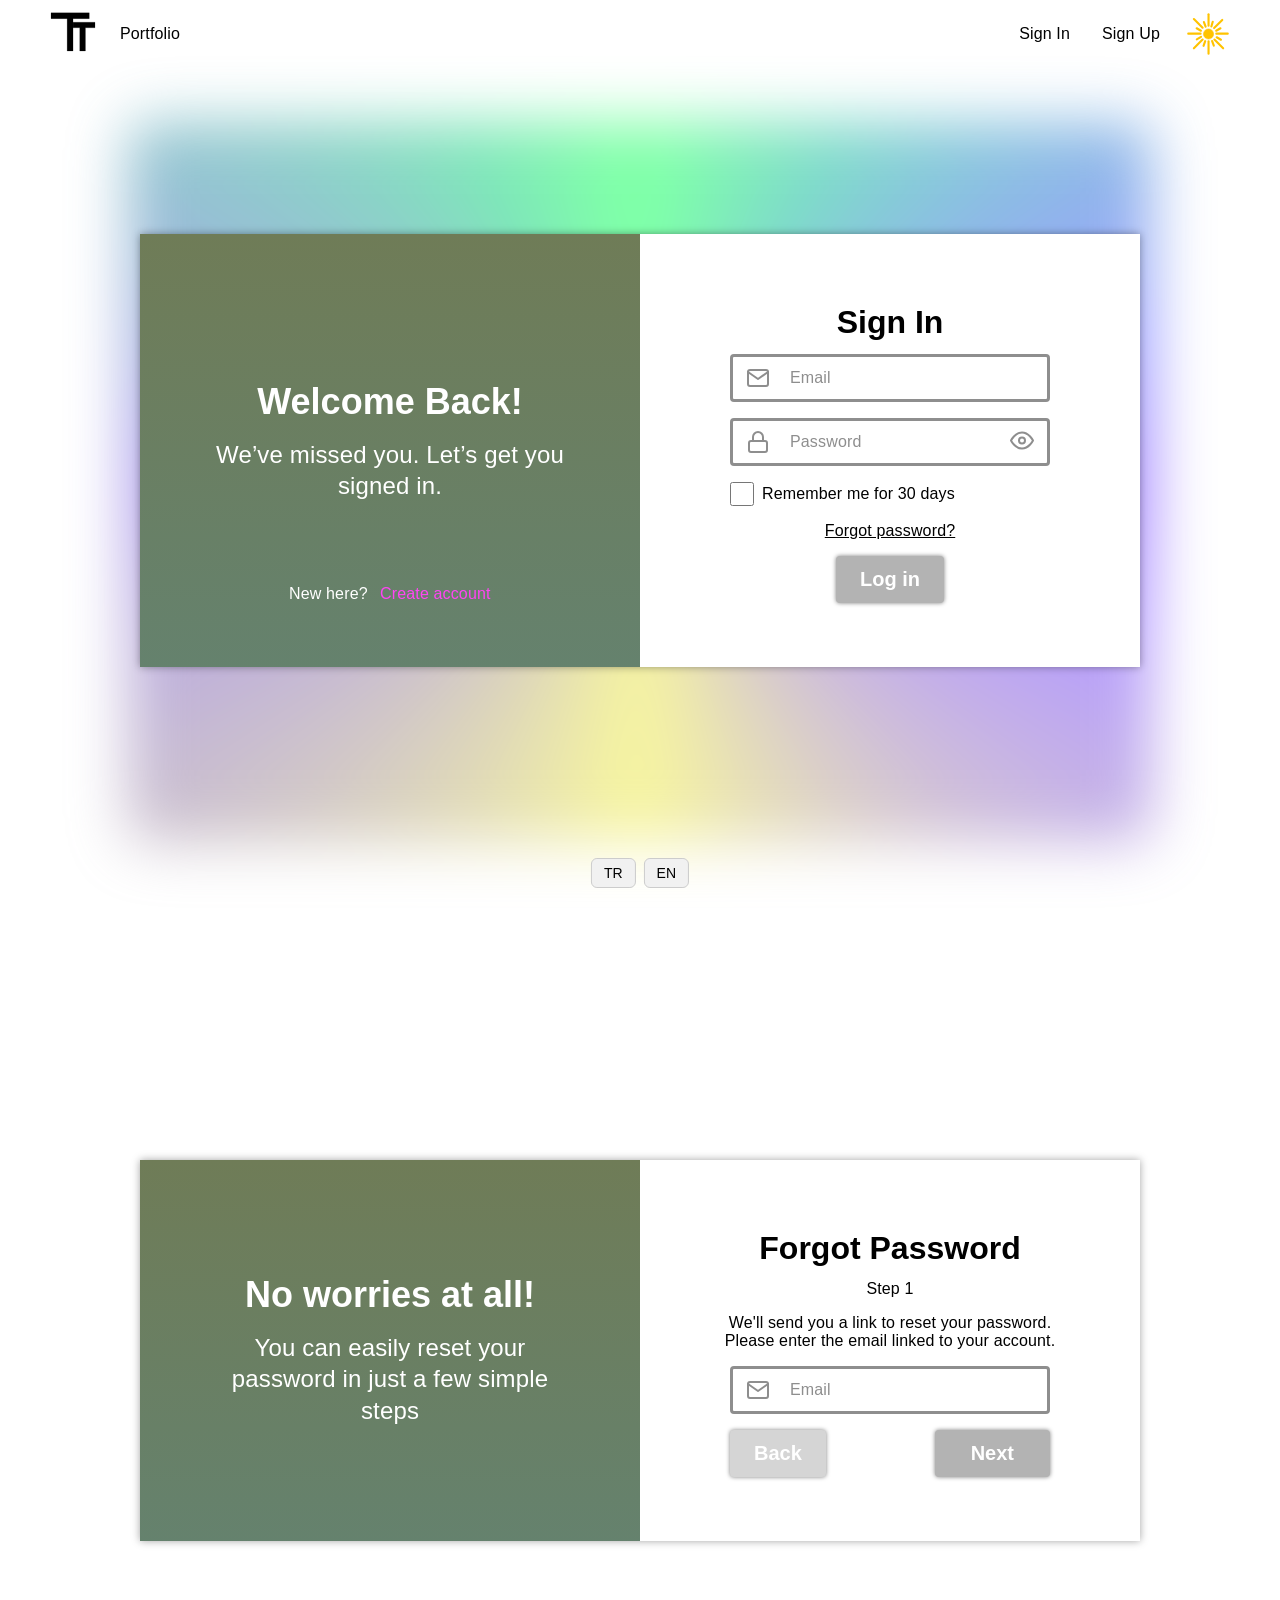
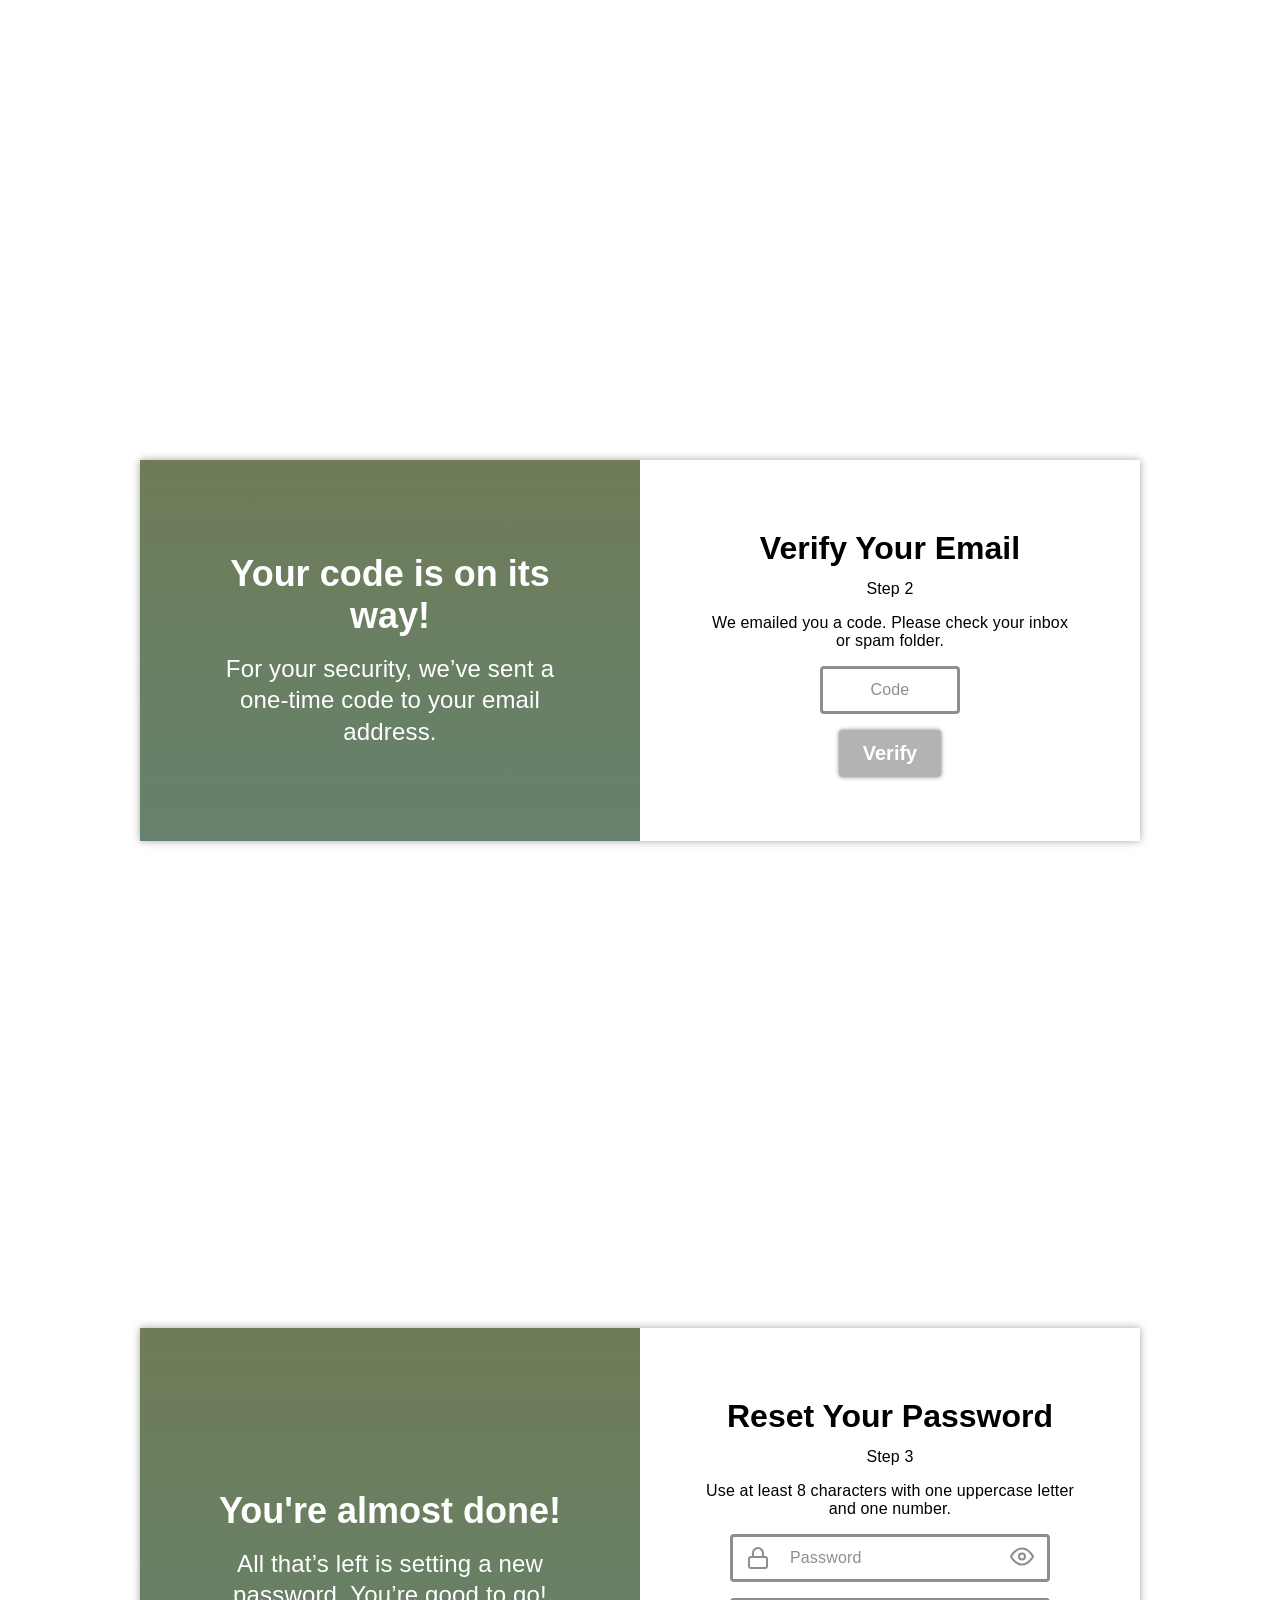
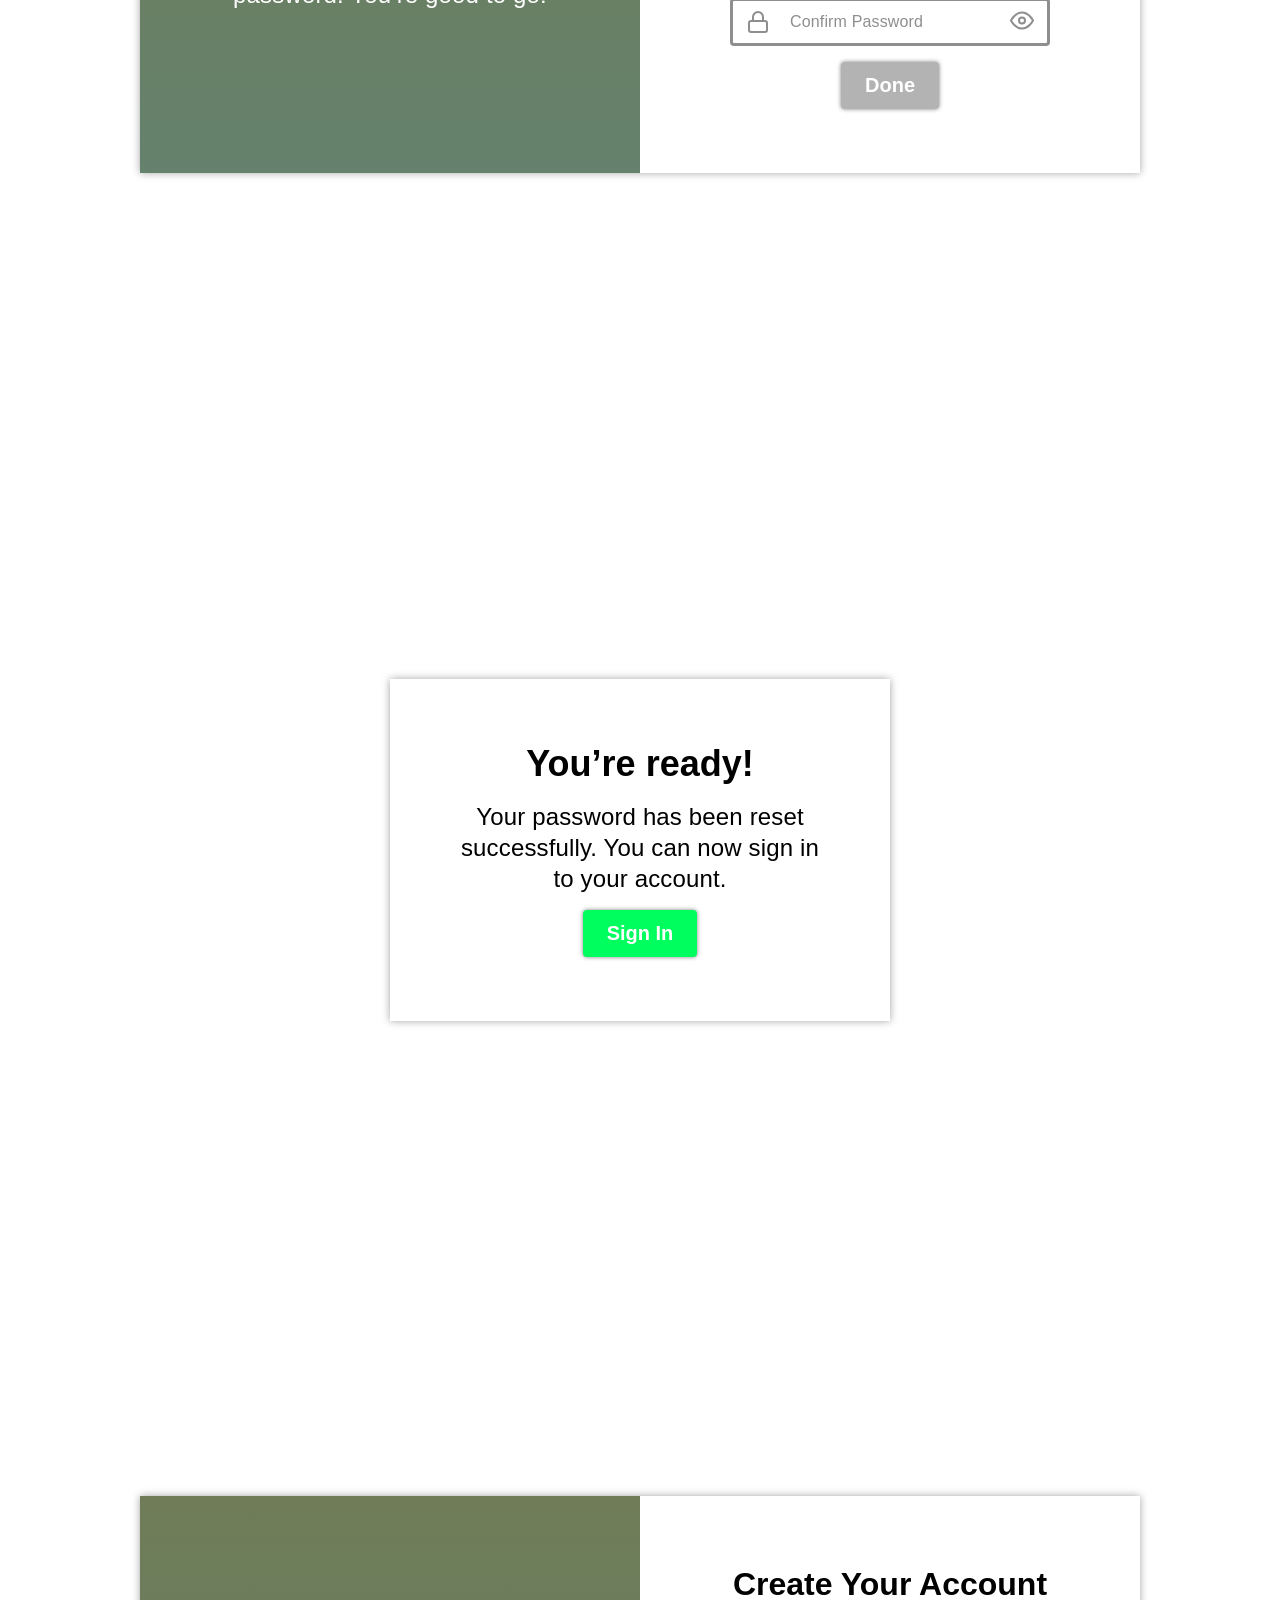
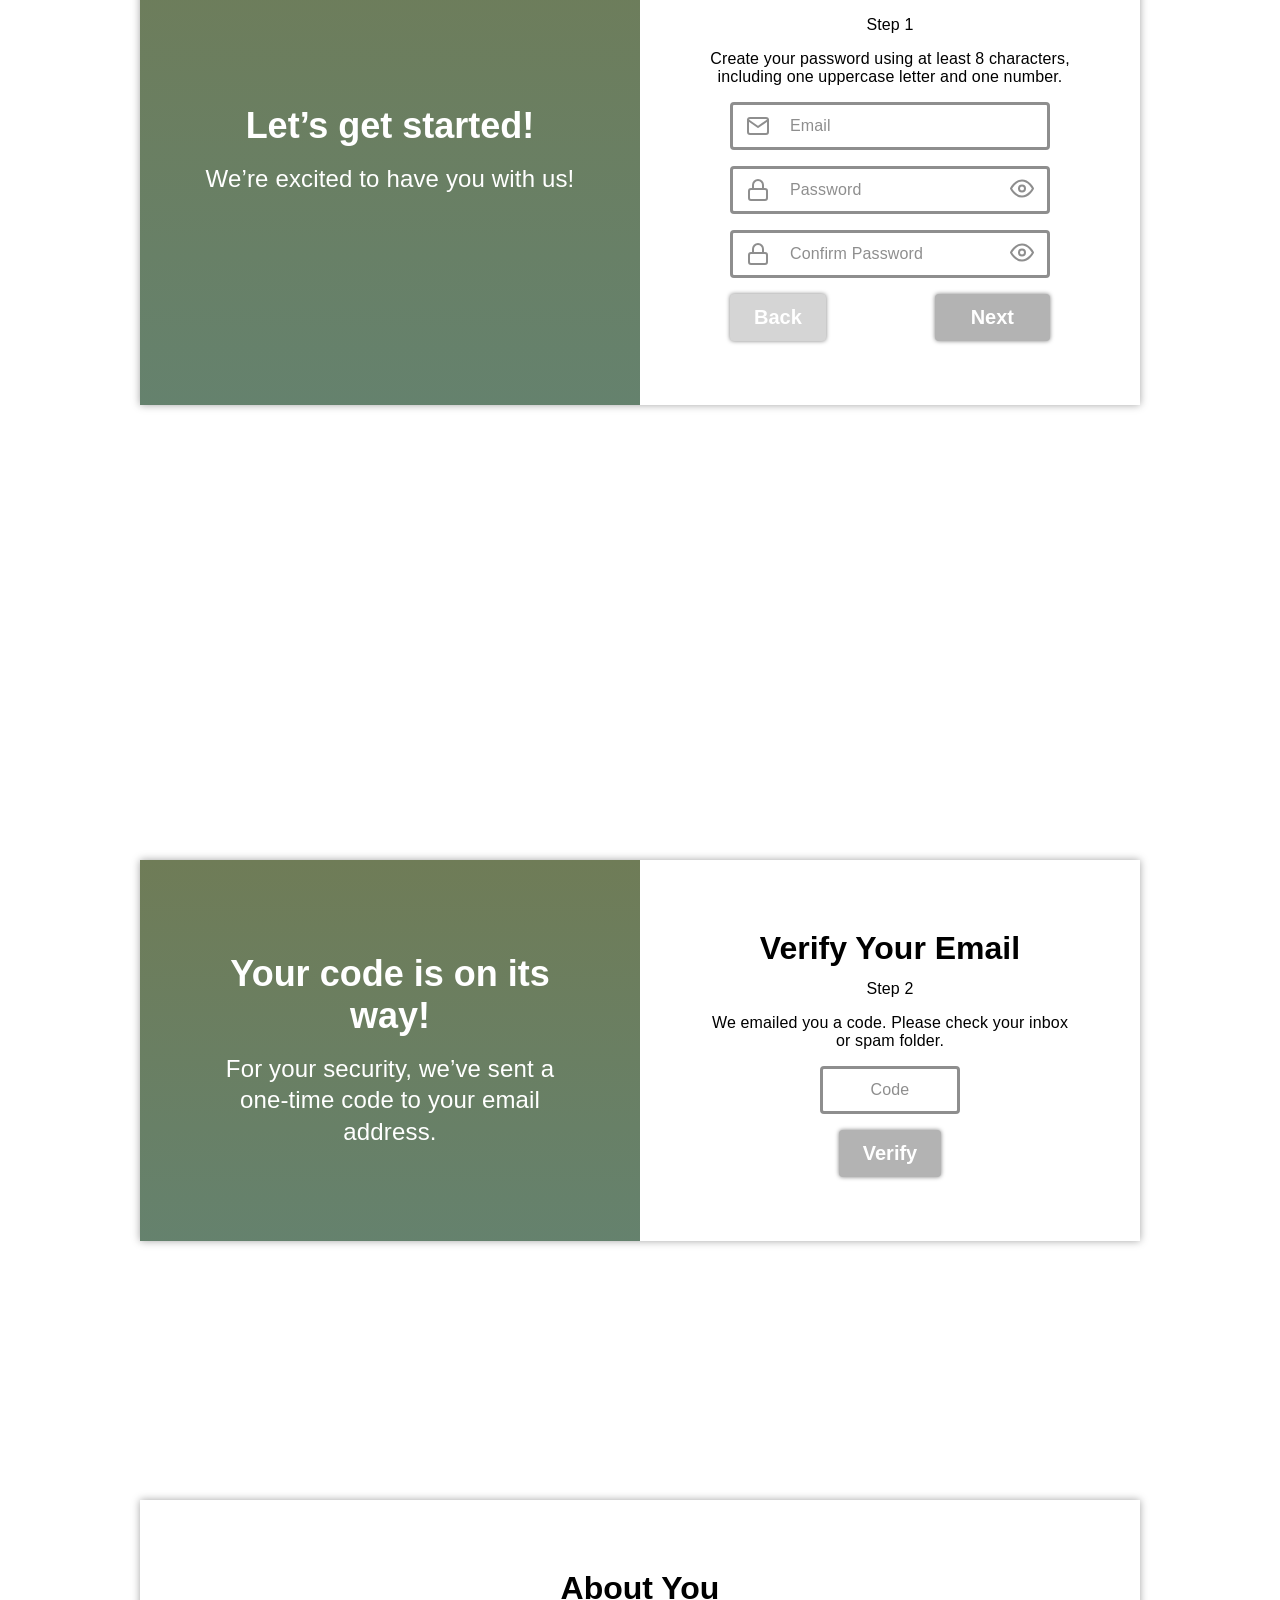
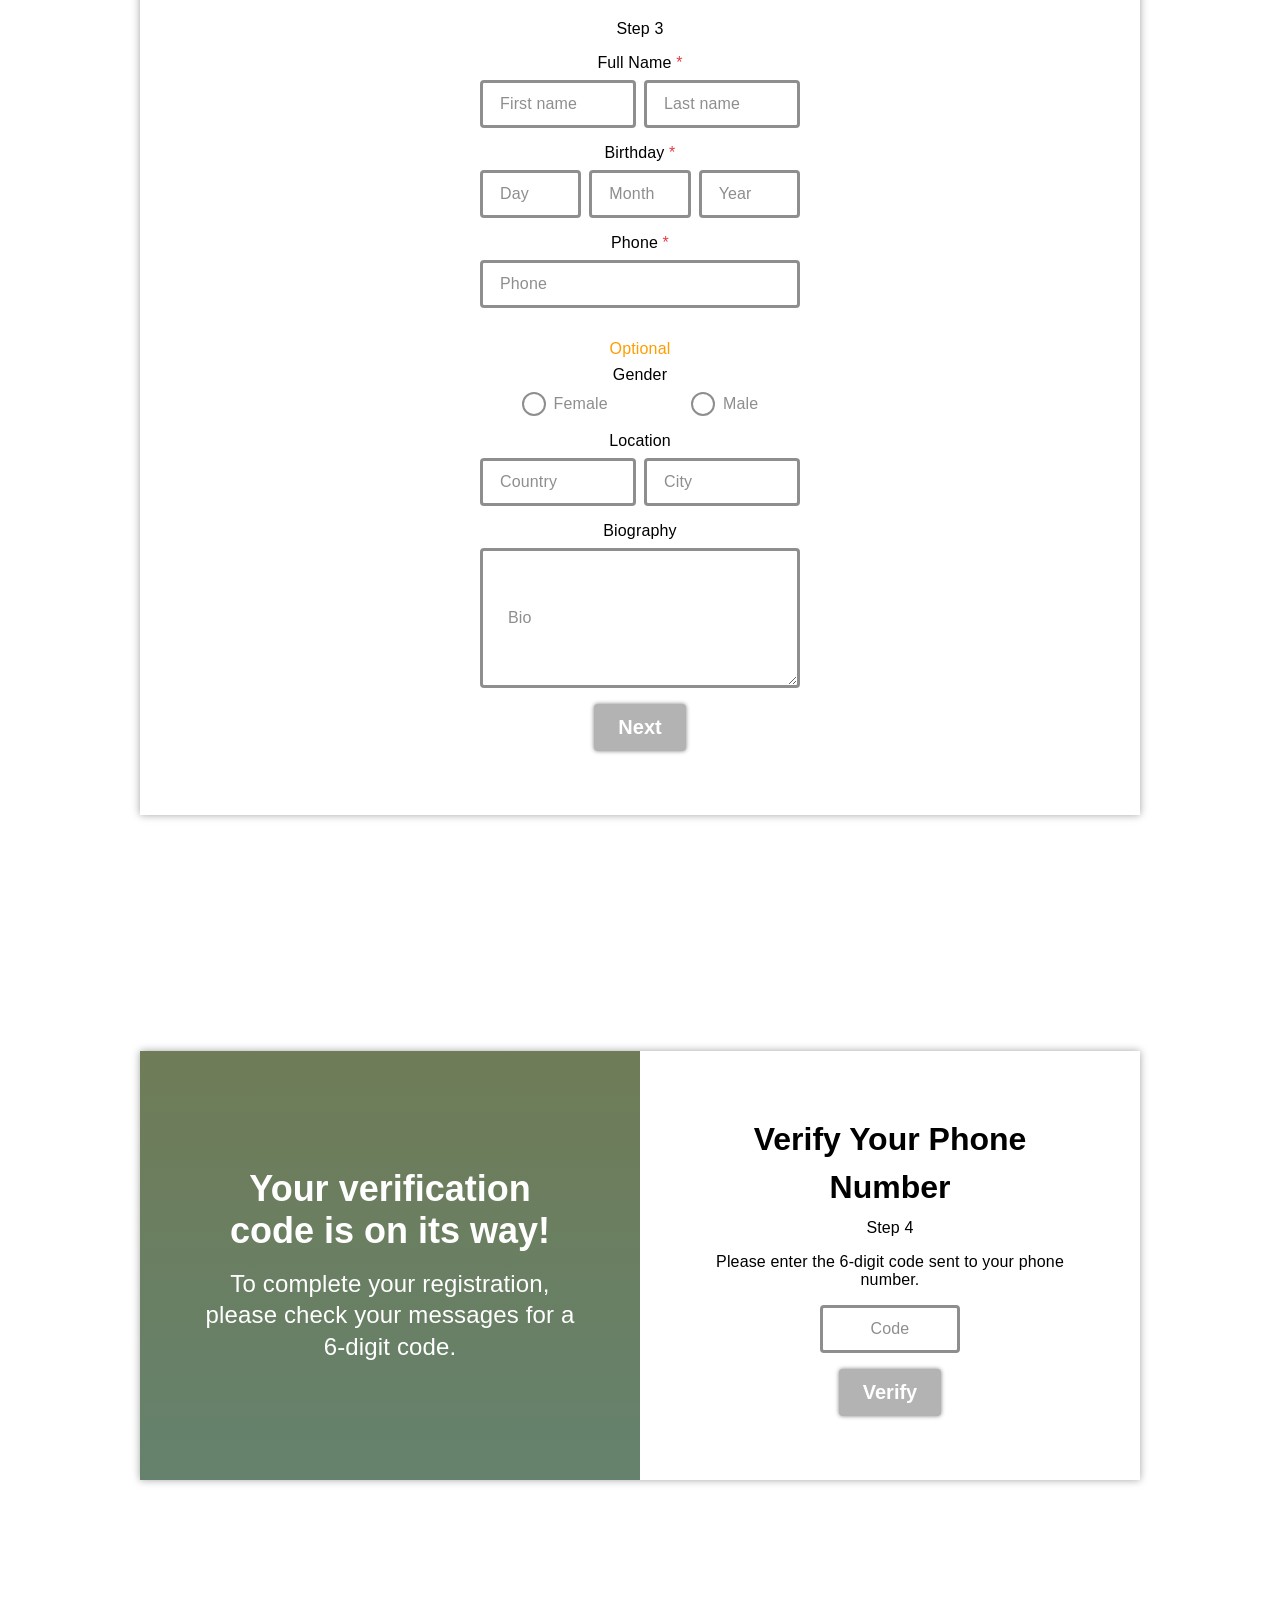
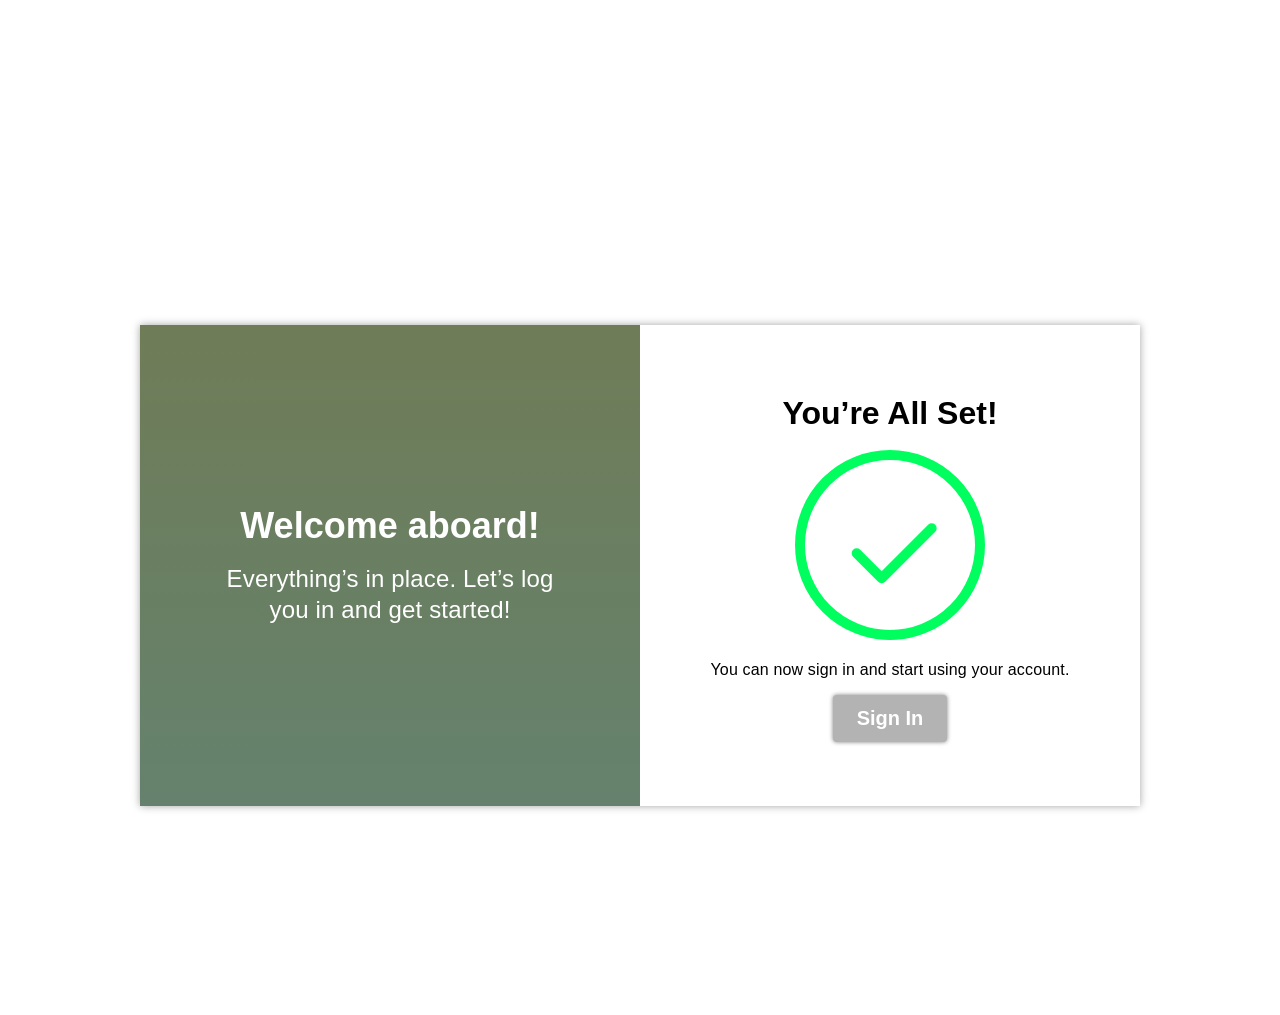
==== FIXED.html @ 787557ab "The sign up sections step 3's confirmation modal fixed on FIXED.html and FIXED.css." ====
<!doctype html>
<html lang="en">
  <head>
    <meta charset="UTF-8" />
    <meta name="viewport" content="width=device-width, initial-scale=1.0" />
    <title>Test</title>
    <link rel="stylesheet" href="./FIXED.css" />
    <script href="./lang.js"></script>
    <script href="./script.js"></script>
  </head>
  <body>
    <!-- NAVIGATION - START -->
    <nav>
      <div class="nav-container">
        <div id="nav-logo">
          <img src="./images/icons/logo-icon.svg" alt="Taner Talas's logo" />
        </div>

        <ul class="navbar">
          <li id="portfolio-link" class="nav-link">
            <a href="https://tanertalas.github.io" data-i18n="nav.portfolio"
              >Portfolio</a
            >
          </li>
          <li class="nav-button">
            <button type="button" id="openSignIn" data-i18n="common.sign_in">
              Sign In
            </button>
          </li>
          <li class="nav-button">
            <button type="button" id="openSignUp" data-i18n="common.sign_up">
              Sign Up
            </button>
          </li>
        </ul>

        <button id="themeButton" aria-label="Toggle light / dark mode">
          <span class="themeIcon-wrapper">
            <img src="./images/sun.svg" alt="" class="themeIcon sun" />
            <img src="./images/moon.svg" alt="" class="themeIcon moon" />
          </span>
        </button>
      </div>
    </nav>

    <!-- NAVIGATION - END -->

    <!-- language switcher -->
    <div class="lang-switcher">
      <button type="button" class="lang-btn">TR</button>
      <button type="button" class="lang-btn">EN</button>
    </div>

    <!-- SIGN IN - START -->
    <!-- SIGN IN - 1 - START -->
    <section aria-hidden="false">
      <div>
        <div class="signIn-1">
          <!-- SIGN IN - 1 - LEFT -->
          <div class="left" id="signIn-1-left">
            <div class="content">
              <h3 data-i18n="signin.left.h3">Welcome Back!</h3>
              <p data-i18n="signin.left.p">
                We’ve missed you. Let’s get you signed in.
              </p>
            </div>
            <!-- SIGN_IN_1_LEFT - CREATE ACCOUNT LINK & BUTTON -->
            <button class="createAccount-btn" type="button">
              <span class="CA-BTN-leftText" data-i18n="signin.left.cta_prefix"
                >New here?</span
              >
              <span class="CA-BTN-rightText" data-i18n="signin.left.cta_action"
                >Create account</span
              >
            </button>
          </div>
          <!-- SIGN IN - 1 - RIGHT -->
          <div class="right" id="signIn-1-right">
            <h2 data-i18n="signin.right.h2">Sign In</h2>
            <form class="form sign-in-form1">
              <!-- SIGN_IN_1_RIGHT - EMAIL INPUT -->
              <div class="input-group">
                <input
                  type="email"
                  id="sign-in-email"
                  name="sign-in-email"
                  placeholder="you@example.com"
                  required
                  autocomplete="off"
                  data-i18n-placeholder="common.email.placeholder"
                />
                <label for="sign-in-email" data-i18n="common.email.label"
                  >Email</label
                >
                <img
                  src="./images/icons/email-icon.svg"
                  alt="Email field icon"
                  class="input-icon"
                />
              </div>
              <!-- SIGN_IN_1_RIGHT - PASSWORD INPUT -->
              <div class="input-group">
                <input
                  type="password"
                  id="sign-in-password"
                  name="sign-in-password"
                  placeholder="••••••••"
                  required
                  autocomplete="off"
                  minlength="8"
                />
                <label for="sign-in-password" data-i18n="common.password"
                  >Password</label
                >
                <img
                  src="./images/icons/password-icon.svg"
                  alt="Password field icon"
                  class="input-icon"
                />
                <button
                  type="button"
                  class="show-pass"
                  aria-label="Show password"
                  tabindex="-1"
                >
                  <img
                    src="./images/icons/show-password-icon.svg"
                    alt="show password icon"
                  />
                </button>
              </div>
              <!-- SIGN_IN_1_RIGHT - REMEMBER ME INPUT -->
              <div class="remember-me">
                <input
                  type="checkbox"
                  id="sign-in-remember"
                  name="sign-in-remember"
                />
                <label for="sign-in-remember" data-i18n="signin.right.remember"
                  >Remember me for 30 days</label
                >
              </div>
              <!-- SIGN_IN_1_RIGHT - FORGOT PASSWORD LINK & BUTTON -->
              <button
                type="button"
                class="forgotPassword-btn"
                data-i18n="signin.right.forgot"
              >
                Forgot password?
              </button>
              <!-- SIGN_IN_1_RIGHT - LOG IN BUTTON -->
              <button
                type="submit"
                class="btn logIn-btn"
                data-i18n="common.log_in"
              >
                Log in
              </button>
            </form>
          </div>
        </div>
      </div>
    </section>
    <!-- SIGN IN - 1 - END -->
    <!-- SIGN IN - END -->

    <!-- FORGOT PASSWORD - START -->
    <section>
      <!-- FORGOT PASSWORD - 1 - START -->
      <div>
        <div class="forgotPass-1">
          <!-- FORGOT PASSWORD - 1 - LEFT -->
          <div class="left" id="forgotPass-1-left">
            <div class="content">
              <h3 data-i18n="forgot.step1.left.h3">No worries at all!</h3>
              <p data-i18n="forgot.step1.left.p">
                You can easily reset your password in just a few simple steps
              </p>
            </div>
          </div>
          <!-- FORGOT PASSWORD - 1 - RIGHT -->
          <div class="right" id="forgotPass-1-right">
            <h2 data-i18n="forgot.step1.right.h2">Forgot Password</h2>
            <p data-i18n="common.steps.s1">Step 1</p>
            <p data-i18n="forgot.step1.right.p">
              We'll send you a link to reset your password. Please enter the
              email linked to your account.
            </p>
            <form class="form forgot-pass-form1">
              <!-- FORGOT_PASS_1_RIGHT - EMAIL INPUT -->
              <div class="input-group">
                <input
                  type="email"
                  id="forgot-pass-email"
                  name="forgot-pass-email"
                  placeholder="you@example.com"
                  required
                  autocomplete="off"
                  data-i18n-placeholder="common.email.placeholder"
                />
                <label for="forgot-pass-email" data-i18n="common.email.label"
                  >Email</label
                >
                <img
                  src="./images/icons/email-icon.svg"
                  alt="Email field icon"
                  class="input-icon"
                />
              </div>
              <!-- FORGOT_PASS_1_RIGHT - BACK_NEXT BUTTON -->
              <div class="button-group">
                <button
                  type="button"
                  class="btn back-btn"
                  data-i18n="common.back"
                >
                  Back
                </button>
                <button
                  type="submit"
                  class="btn next-btn"
                  data-i18n="common.next"
                >
                  Next
                </button>
              </div>
            </form>
          </div>
        </div>
      </div>
      <!-- FORGOT PASSWORD - 1 - END -->
      <!-- FORGOT PASSWORD - 2 - START -->
      <div>
        <div class="forgotPass-2">
          <div class="left" id="forgotPass-2-left">
            <div class="content">
              <h3 data-i18n="forgot.step2.left.h3">Your code is on its way!</h3>
              <p data-i18n="forgot.step2.left.p">
                For your security, we’ve sent a one-time code to your email
                address.
              </p>
            </div>
          </div>
          <div class="right" id="forgotPass-2-right">
            <h2 data-i18n="forgot.step2.right.h2">Verify Your Email</h2>
            <p data-i18n="common.steps.s2">Step 2</p>
            <p data-i18n="forgot.step2.right.p">
              We emailed you a code. Please check your inbox or spam folder.
            </p>
            <form class="form forgot-pass-form2">
              <!-- FORGOT_PASS_2_RIGHT - CODE INPUT -->
              <div class="input-group">
                <input
                  type="text"
                  class="verification-code"
                  id="forgotPass-verificationCode"
                  name="forgot-pass-verification-code"
                  placeholder="1 2 3 4 5 6"
                  required
                  inputmode="numeric"
                  pattern="\d{1}( \d{1}){5}"
                  maxlength="11"
                  autocomplete="off"
                />
                <label for="forgotPass-verificationCode" data-i18n="common.code"
                  >Code</label
                >
              </div>
              <!-- FORGOT_PASS_2_RIGHT - VERIFY BUTTON -->
              <button
                type="submit"
                class="btn verify-btn"
                data-i18n="common.verify"
              >
                Verify
              </button>
            </form>
          </div>
        </div>
      </div>
      <!-- FORGOT PASSWORD - 2 - END -->
      <!-- FORGOT PASSWORD - 3 - START -->
      <div>
        <div class="forgotPass-3">
          <div class="left" id="forgotPass-3-left">
            <div class="content">
              <h3 data-i18n="forgot.step3.left.h3">You're almost done!</h3>
              <p data-i18n="forgot.step3.left.p">
                All that’s left is setting a new password. You’re good to go!
              </p>
            </div>
          </div>
          <div class="right" id="forgotPass-3-right">
            <h2 data-i18n="forgot.step3.right.h2">Reset Your Password</h2>
            <p data-i18n="common.steps.s3">Step 3</p>
            <p data-i18n="forgot.step3.right.p">
              Use at least 8 characters with one uppercase letter and one
              number.
            </p>
            <form class="form forgot-pass-form3">
              <!-- FORGOT_PASS_3_RIGHT - PASSWORD INPUT -->
              <div class="input-group">
                <input
                  type="password"
                  id="forgot-pass-password"
                  name="forgot-pass-password"
                  placeholder="••••••••"
                  required
                  autocomplete="off"
                  minlength="8"
                />
                <label for="forgot-pass-password" data-i18n="common.password"
                  >Password</label
                >
                <img
                  src="./images/icons/password-icon.svg"
                  alt="Password field icon"
                  class="input-icon"
                />
                <button
                  type="button"
                  class="show-pass"
                  aria-label="Show password"
                  tabindex="-1"
                >
                  <img
                    src="./images/icons/show-password-icon.svg"
                    alt="show password icon"
                  />
                </button>
              </div>
              <!-- FORGOT_PASS_3_RIGHT - CONFIRM PASSWORD INPUT -->
              <div class="input-group">
                <input
                  type="password"
                  id="forgot-pass-confirm-password"
                  name="forgot-pass-confirm-password"
                  placeholder="••••••••"
                  required
                  autocomplete="off"
                  minlength="8"
                />
                <label
                  for="forgot-pass-confirm-password"
                  data-i18n="common.confirm_password"
                  >Confirm Password</label
                >
                <img
                  src="./images/icons/password-icon.svg"
                  alt="Password field icon"
                  class="input-icon"
                />
                <button
                  type="button"
                  class="show-pass"
                  aria-label="Show password"
                  tabindex="-1"
                >
                  <img
                    src="./images/icons/show-password-icon.svg"
                    alt="show password icon"
                  />
                </button>
              </div>
              <!-- FORGOT_PASS_3_RIGHT - DONE BUTTON -->
              <button
                type="submit"
                class="btn done-btn"
                data-i18n="common.done"
              >
                Done
              </button>
            </form>
          </div>
        </div>
      </div>
      <!-- FORGOT PASSWORD - 3 - END -->
      <!-- FORGOT PASSWORD - 4 - START -->
      <div>
        <div class="forgotPass-4">
          <!-- FORGOT PASSWORD - 4 - RIGHT -->
          <div class="right" id="forgotPass-4-right">
            <h3 data-i18n="forgot.step4.right.h3">You’re ready!</h3>
            <p data-i18n="forgot.step4.right.p">
              Your password has been reset successfully. You can now sign in to
              your account.
            </p>
            <!-- FORGOT_PASSWORD_4_RIGHT - SIGN IN BUTTON -->
            <button
              type="button"
              class="btn signIn-btn"
              data-i18n="common.sign_in"
            >
              Sign In
            </button>
          </div>
        </div>
      </div>
      <!-- FORGOT PASSWORD - 4 - END -->
    </section>
    <!-- FORGOT PASSWORD - END -->

    <!-- SIGN UP - START -->
    <section>
      <!-- SIGN UP - 1 - START -->
      <div>
        <div class="signUp-1">
          <!-- SIGN UP - 1 - LEFT -->
          <div class="left" id="signUp-1-left">
            <div class="content">
              <h3 data-i18n="signup.step1.left.h3">Let’s get started!</h3>
              <p data-i18n="signup.step1.left.p">
                We’re excited to have you with us!
              </p>
            </div>
          </div>
          <!-- SIGN UP - 1 - RIGHT -->
          <div class="right" id="signUp-1-right">
            <h2 data-i18n="signup.step1.right.h2">Create Your Account</h2>
            <p data-i18n="common.steps.s1">Step 1</p>
            <p data-i18n="signup.step1.right.p">
              Create your password using at least 8 characters, including one
              uppercase letter and one number.
            </p>
            <form class="form sign-up-form1">
              <!-- SIGN_UP_1_RIGHT - EMAIL INPUT -->
              <div class="input-group">
                <input
                  type="email"
                  id="sign-up-email"
                  name="sign-up-email"
                  placeholder="you@example.com"
                  required
                  autocomplete="off"
                  data-i18n-placeholder="common.email.placeholder"
                />
                <label for="sign-up-email" data-i18n="common.email.label"
                  >Email</label
                >
                <img
                  src="./images/icons/email-icon.svg"
                  alt="Email field icon"
                  class="input-icon"
                />
              </div>
              <!-- SIGN_UP_1_RIGHT - PASSWORD INPUT -->
              <div class="input-group">
                <input
                  type="password"
                  id="sign-up-password"
                  name="sign-up-password"
                  placeholder="••••••••"
                  required
                  autocomplete="off"
                  minlength="8"
                />
                <label for="sign-up-password" data-i18n="common.password"
                  >Password</label
                >
                <img
                  src="./images/icons/password-icon.svg"
                  alt="Password field icon"
                  class="input-icon"
                />
                <button
                  type="button"
                  class="show-pass"
                  aria-label="Show password"
                  tabindex="-1"
                >
                  <img
                    src="./images/icons/show-password-icon.svg"
                    alt="show password icon"
                  />
                </button>
              </div>
              <!-- SIGN_UP_1_RIGHT - REPEAT PASSWORD INPUT -->
              <div class="input-group">
                <input
                  type="password"
                  id="sign-up-confirm-password"
                  name="sign-up-confirm-password"
                  placeholder="••••••••"
                  required
                  autocomplete="off"
                  minlength="8"
                />
                <label
                  for="sign-up-confirm-password"
                  data-i18n="common.confirm_password"
                  >Confirm Password</label
                >
                <img
                  src="./images/icons/password-icon.svg"
                  alt="Password field icon"
                  class="input-icon"
                />
                <button
                  type="button"
                  class="show-pass"
                  aria-label="Show password"
                  tabindex="-1"
                >
                  <img
                    src="./images/icons/show-password-icon.svg"
                    alt="show password icon"
                  />
                </button>
              </div>
              <!-- SIGN_UP_1_RIGHT - BACK_NEXT BUTTON -->
              <div class="button-group">
                <button
                  type="button"
                  class="btn back-btn"
                  data-i18n="common.back"
                >
                  Back
                </button>
                <button
                  type="submit"
                  class="btn next-btn"
                  data-i18n="common.next"
                >
                  Next
                </button>
              </div>
            </form>
          </div>
        </div>
      </div>
      <!-- SIGN UP - 1 - END -->
      <!-- SIGN UP - 2 - START -->
      <div>
        <div class="signUp-2">
          <!-- SIGN UP - 2 - LEFT -->
          <div class="left" id="signUp-2-left">
            <div class="content">
              <h3 data-i18n="signup.step2.left.h3">Your code is on its way!</h3>
              <p data-i18n="signup.step2.left.p">
                For your security, we’ve sent a one-time code to your email
                address.
              </p>
            </div>
          </div>
          <!-- SIGN UP - 2 - RIGHT -->
          <div class="right" id="signUp-2-right">
            <h2 data-i18n="signup.step2.right.h2">Verify Your Email</h2>
            <p data-i18n="common.steps.s2">Step 2</p>
            <p data-i18n="signup.step2.right.p">
              We emailed you a code. Please check your inbox or spam folder.
            </p>
            <form class="form sign-up-form2">
              <!-- SIGN_UP_2_RIGHT - CODE INPUT -->
              <div class="input-group">
                <input
                  type="text"
                  id="signUp-verificationCode"
                  name="sign-up-verification-code"
                  placeholder="1 2 3 4 5 6"
                  required
                  inputmode="numeric"
                  pattern="\d{1}( \d{1}){5}"
                  maxlength="11"
                  autocomplete="off"
                />
                <label for="signUp-verificationCode" data-i18n="common.code"
                  >Code</label
                >
              </div>
              <!-- SIGN_UP_2_RIGHT - VERIFY INPUT -->
              <button
                type="submit"
                class="btn verify-btn"
                data-i18n="common.verify"
              >
                Verify
              </button>
            </form>
          </div>
        </div>
      </div>
      <!-- SIGN UP - 2 - END -->
      <!-- SIGN UP - 3 - START -->
      <div>
        <div class="signUp-3">
          <!-- SIGN UP - 3 - LEFT İLE BACKGROUND -->
          <!-- SIGN UP - 3 - RIGHT -->
          <div class="right" id="signUp-3-right">
            <h2 data-i18n="signup.step3.right.h2">About You</h2>
            <p data-i18n="common.steps.s3">Step 3</p>
            <form>
              <!-- SIGN_UP_3_RIGHT - FULLNAME -->
              <div class="signUp-fullname">
                <p class="required" data-i18n="signup.step3.right.full_name">
                  Full Name
                </p>
                <div>
                  <!-- SIGN_UP_3_RIGHT - FIRST_NAME INPUT -->
                  <div class="input-group">
                    <input
                      type="text"
                      id="sign-up-firstname"
                      name="sign-up-firstname"
                      placeholder="Taner"
                      required
                      autocomplete="off"
                    />
                    <label
                      for="sign-up-firstname"
                      data-i18n="signup.step3.right.first_name"
                      >First name</label
                    >
                  </div>
                  <!-- SIGN_UP_3_RIGHT - LAST_NAME INPUT -->
                  <div class="input-group">
                    <input
                      type="text"
                      id="sign-up-lastname"
                      name="sign-up-lastname"
                      placeholder="Talas"
                      required
                      autocomplete="off"
                    />
                    <label
                      for="sign-up-lastname"
                      data-i18n="signup.step3.right.last_name"
                      >Last name</label
                    >
                  </div>
                </div>
              </div>
              <!-- SIGN_UP_3_RIGHT - BIRTHDAY -->
              <div class="signUp-birthday">
                <p class="required" data-i18n="signup.step3.right.birthday">
                  Birthday
                </p>
                <div>
                  <!-- SIGN_UP_3_RIGHT - DAY -->
                  <div class="input-group">
                    <input
                      type="number"
                      id="sign-up-day"
                      name="sign-up-day"
                      placeholder="27"
                      required
                      autocomplete="off"
                      min="1"
                      max="31"
                      inputmode="numeric"
                    />
                    <label for="sign-up-day" data-i18n="signup.step3.right.day"
                      >Day</label
                    >
                  </div>
                  <!-- SIGN_UP_3_RIGHT - MONTH -->
                  <div class="input-group">
                    <input
                      type="text"
                      id="sign-up-month"
                      name="sign-up-month"
                      placeholder="09"
                      required
                      inputmode="numeric"
                      pattern="^(0[1-9]|1[0-2])$"
                      autocomplete="off"
                      maxlength="2"
                    />
                    <label
                      for="sign-up-month"
                      data-i18n="signup.step3.right.month"
                      >Month</label
                    >
                  </div>
                  <!-- SIGN_UP_3_RIGHT - YEAR -->
                  <div class="input-group">
                    <input
                      type="number"
                      id="sign-up-year"
                      name="sign-up-year"
                      placeholder="2005"
                      required
                      autocomplete="off"
                      min="1900"
                      max="2099"
                      inputmode="numeric"
                    />
                    <label
                      for="sign-up-year"
                      data-i18n="signup.step3.right.year"
                      >Year</label
                    >
                  </div>
                </div>
              </div>
              <!-- SIGN_UP_3_RIGHT - PHONE -->
              <div class="signUp-phone" style="margin-bottom: 32px">
                <p class="required" data-i18n="signup.step3.right.phone">
                  Phone
                </p>
                <div class="input-group">
                  <input
                    type="tel"
                    inputmode="numeric"
                    id="sign-up-phone"
                    name="sign-up-phone"
                    placeholder="+90 5xx xxx xx xx"
                    required
                    autocomplete="off"
                    maxlength="17"
                    pattern="\+90\s5\d{2}\s\d{3}\s\d{2}\s\d{2}"
                  />
                  <label
                    for="sign-up-phone"
                    data-i18n="signup.step3.right.phone"
                    >Phone</label
                  >
                </div>
              </div>

              <p class="optional-p" data-i18n="signup.step3.right.optional">
                Optional
              </p>
              <!-- SIGN_UP_3_RIGHT - GENDER -->
              <div class="signUp-gender">
                <p class="optional" data-i18n="signup.step3.right.gender">
                  Gender
                </p>
                <div class="gender-group">
                  <input
                    type="radio"
                    id="gender-female"
                    name="sign-up-gender"
                    value="female"
                  />
                  <label for="gender-female" class="gender-option">
                    <span class="custom-radio"></span>
                    <span data-i18n="signup.step3.right.female">Female</span>
                  </label>

                  <input
                    type="radio"
                    id="gender-male"
                    name="sign-up-gender"
                    value="male"
                  />
                  <label for="gender-male" class="gender-option">
                    <span class="custom-radio"></span>
                    <span data-i18n="signup.step3.right.male">Male</span>
                  </label>
                </div>
              </div>
              <!-- SIGN_UP_3_RIGHT - LOCATION -->
              <div class="signUp-location">
                <p class="optional" data-i18n="signup.step3.right.location">
                  Location
                </p>
                <div>
                  <!-- SIGN_UP_3_RIGHT - COUNTRY -->
                  <div class="input-group">
                    <input
                      type="text"
                      id="sign-up-country"
                      name="sign-up-country"
                      placeholder="Turkey"
                      autocomplete="off"
                      data-i18n-placeholder="signup.step3.right.turkey"
                    />
                    <label
                      for="sign-up-country"
                      data-i18n="signup.step3.right.country"
                      >Country</label
                    >
                  </div>
                  <!-- SIGN_UP_3_RIGHT - CITY -->
                  <div class="input-group">
                    <input
                      type="text"
                      id="sign-up-city"
                      name="sign-up-city"
                      placeholder="Istanbul"
                      autocomplete="off"
                      data-i18n-placeholder="signup.step3.right.istanbul"
                    />
                    <label
                      for="sign-up-city"
                      data-i18n="signup.step3.right.city"
                      >City</label
                    >
                  </div>
                </div>
              </div>
              <!-- SIGN_UP_3_RIGHT - BIO -->
              <div class="signUp-bio">
                <p class="optional" data-i18n="signup.step3.right.biography">
                  Biography
                </p>
                <div class="input-group">
                  <textarea
                    id="sign-up-bio"
                    name="sign-up-bio"
                    placeholder="Work in progress..."
                    autocomplete="off"
                    data-i18n-placeholder="signup.step3.right.bio_text"
                  ></textarea>
                  <label for="sign-up-bio" data-i18n="signup.step3.right.bio"
                    >Bio</label
                  >
                </div>
              </div>
              <!-- SIGN_UP_3_RIGHT - NEXT BUTTON -->
              <button
                type="submit"
                class="btn next-btn"
                data-i18n="common.next"
              >
                Next
              </button>
            </form>
          </div>
        </div>
      </div>
      <!-- SIGN UP - 3 - END -->
      <!-- SIGN UP - 3 - CONFIRMATION - START -->
      <div
        id="confirmOverlay"
        class="overlay close"
        role="dialog"
        aria-modal="true"
        aria-hidden="true"
      >
        <div class="overlay-panel" tabindex="-1">
          <p id="confirmTitle" class="overlay-title" data-i18n="common.overlay">
            Do you confirm the information you entered?
          </p>
          <div class="overlay-buttons">
            <button type="button" class="btn back-btn" data-i18n="common.back">
              Back
            </button>
            <button
              type="button"
              class="btn proceed-btn"
              data-i18n="common.proceed"
            >
              Proceed
            </button>
          </div>
        </div>
      </div>
      <!-- SIGN UP - 3 - CONFIRMATION - END -->
      <!-- SIGN UP - 4 - START -->
      <div>
        <div class="signUp-4">
          <!-- SIGN UP - 4 - LEFT -->
          <div class="left" id="signUp-4-left">
            <div class="content">
              <h3 data-i18n="signup.step4.left.h3">
                Your verification code is on its way!
              </h3>
              <p data-i18n="signup.step4.left.p">
                To complete your registration, please check your messages for a
                6-digit code.
              </p>
            </div>
          </div>
          <!-- SIGN UP - 4 - RIGHT -->
          <div class="right" id="signUp-4-right">
            <h2 data-i18n="signup.step4.right.h2">Verify Your Phone Number</h2>
            <p data-i18n="common.steps.s4">Step 4</p>
            <p data-i18n="signup.step4.right.p">
              Please enter the 6-digit code sent to your phone number.
            </p>
            <form class="form sign-up-form4">
              <!-- SIGN_UP_4_RIGHT - CODE INPUT -->
              <div class="input-group">
                <input
                  type="text"
                  id="sign-up-phone-verification-code"
                  name="sign-up-phone-verification-code"
                  placeholder="1 2 3 4 5 6"
                  required
                  inputmode="numeric"
                  pattern="\d{1}( \d{1}){5}"
                  maxlength="11"
                  autocomplete="off"
                />
                <label
                  for="sign-up-phone-verification-code"
                  data-i18n="common.code"
                  >Code</label
                >
              </div>
              <!-- SIGN_UP_4_RIGHT - VERIFY BUTTON -->
              <button
                type="submit"
                class="btn verify-btn"
                data-i18n="common.verify"
              >
                Verify
              </button>
            </form>
          </div>
        </div>
      </div>
      <!-- SIGN UP - 4 - END -->
      <!-- SIGN UP - 5 - START -->
      <div>
        <div class="signUp-5">
          <!-- SIGN UP - 5 - LEFT -->
          <div class="left" id="signUp-5-left">
            <div class="content">
              <h3 data-i18n="signup.step5.left.h3">Welcome aboard!</h3>
              <p data-i18n="signup.step5.left.p">
                Everything’s in place. Let’s log you in and get started!
              </p>
            </div>
          </div>
          <!-- SIGN UP - 5 - RIGHT -->
          <div class="right" id="signUp-5-right">
            <h2 data-i18n="signup.step5.right.h2">You’re All Set!</h2>
            <!-- SIGN_UP_5_RIGHT - CHECKMARK -->
            <div class="checkmark-wrapper">
              <svg class="checkmark" viewBox="0 0 120 120">
                <circle
                  class="checkmark-circle"
                  cx="60"
                  cy="60"
                  r="54"
                  fill="none"
                />
                <path
                  class="checkmark-check"
                  fill="none"
                  d="M40 65l15 15 30-30"
                />
              </svg>
            </div>
            <p data-i18n="signup.step5.right.p">
              You can now sign in and start using your account.
            </p>
            <!-- SIGN_UP_5_RIGHT - SIGN IN BUTTON -->
            <button
              type="button"
              class="btn to-signIn-btn"
              data-i18n="common.sign_in"
            >
              Sign In
            </button>
          </div>
        </div>
      </div>
      <!-- SIGN UP - 5 - END -->
    </section>
    <!-- SIGN UP - END -->

  </body>
</html>
---- FIXED.css ----
/* settings - start */
html {
  box-sizing: border-box;
  font-size: 16px;
}

*,
*::before,
*::after {
  box-sizing: inherit;
  margin: 0;
  padding: 0;
}

:root {
  --logoIcon-filter: invert(0);
  --navActiveLink-color: #fff;
  --navActiveLink-background-color: #06002d;
  --navLinks-color: #000;

  --background-color: #fff;
  --c1: #efed5a;
  --c2: #593cc3;
  --c3: #00ff5e;
  --c4: #4714ff;
  --background-nav-color: #e7e3ff;
  --nav-shadow: 0 2px 3px rgba(0, 0, 0, 0.25);

  --gray-color: #8e8e8e;
  --dark-color: #000000;
  --input-radius: 8px;

  --lp-bg: #d1d5db;
  --lp-done: #00c853;
  --lp-active: #ffd700;
}

.dark {
  --logoIcon-filter: invert(1);
  --navActiveLink-color: #000;
  --navActiveLink-background-color: #e7e3ff;
  --navLinks-color: #fff;

  --background-color: #000;
  --c1: #ff9f1c;
  --c2: #2ec4b6;
  --c3: #e71d36;
  --c4: #ffbf69;
  --background-nav-color: #06002d;
  --nav-shadow: 0 2px 3px rgba(255, 255, 255, 0.124);

  --lp-bg: #2a2a2a;
  --lp-done: #25d366;
  --lp-active: #ffdf5a;
}

body {
  background-color: var(--background-color);
  font-family: "Roboto", sans-serif;
  position: relative;
  min-height: 100svh;
  isolation: isolate;
  transition: background-color 0.4s ease;
}

body::before {
  content: "";
  position: fixed;
  top: calc(10% + 64px / 2);
  left: 10%;
  right: 10%;
  bottom: calc(10% - 64px / 2);
  z-index: -1;
  background: conic-gradient(
    from 180deg at 50% 50%,
    var(--c1),
    var(--c2),
    var(--c3),
    var(--c4),
    var(--c1)
  );
  filter: blur(30px) saturate(120%);
  animation: spin 60s linear infinite;
  opacity: 0.5;
  border-radius: 16px;
  transition: background 0.4s ease;
}

body.no-scroll {
  overflow: hidden;
}

/* ******************** FONT SETTINGS - START ******************** */
h2 {
  font-size: 2rem;
  line-height: 1.5;
  font-weight: 600;
  margin-bottom: 8px;
}

h2 + p {
  margin-bottom: 16px;
  font-weight: 500;
}

h2 + p + p {
  margin-bottom: 16px;
}

h3 {
  font-size: 2.25rem;
  font-weight: 700;
  margin-bottom: 16px;
}

h3 + p {
  font-size: 1.5rem;
  line-height: 1.3;
}

p,
nav,
nav button,
.createAccount-btn,
::placeholder,
input,
label,
.forgotPassword-btn {
  font-size: 1rem;
  letter-spacing: 0.15px;
  font-weight: 400;
}

.btn {
  font-size: 1.25rem;
  font-weight: 600;
}

/* ******************** FONT SETTINGS - END ******************** */

/* ******************** NAVIGATION - START ******************** */
nav {
  position: fixed;
  top: 0;
  width: 100%;
  display: flex;
  justify-content: center;
  z-index: 999;
}

.nav-container {
  padding: 0 12px;
  width: 100%;
  max-width: 1224px;
  display: flex;
}

/* active link */
li.active {
  background-color: var(--navActiveLink-background-color);
  color: var(--navActiveLink-color);
  cursor: default;
  pointer-events: none;
}

/* Nav logo */
#nav-logo {
  padding: 8px 8px;
}

#nav-logo > img {
  filter: var(--logoIcon-filter); /* GÖZ AT */
  width: 48px;
  height: 48px;
  transition: filter 0.4s ease;
}

/* Nav links and buttons */
.navbar {
  display: flex;
  list-style: none;
  width: 100%;
}

.navbar > li {
  position: relative;
  display: flex;
  cursor: pointer;
}

.nav-link > a,
.nav-button > button {
  position: relative;
  padding: 0 16px;
  color: var(--navLinks-color);
}

.nav-link > a {
  text-decoration: none;
  transition: color 0.4s ease;
  display: flex;
  align-items: center;
  height: 100%;
}

#portfolio-link {
  align-items: center;
  margin-right: auto;
}

.nav-button > button {
  transition:
    background-color 0.4s ease,
    transform 0.4s ease;
  background: none;
  border: none;
  cursor: inherit;
}

.navbar li::before {
  content: "";
  position: absolute;
  top: 0;
  width: 100%;
  height: 0%;
  background-color: rgba(142, 132, 255, 0.1);
  border-radius: 0 0 4px 4px;
  z-index: -1;
  transition: height 0.4s ease;
}

li:hover::before {
  height: 100%;
}

/* Theme Button */
#themeButton {
  background: none;
  border: none;
  cursor: pointer;
  display: flex;
  align-items: center;
  justify-content: center;
  perspective: 600px;
  padding: 8px 8px;
}

.themeIcon-wrapper {
  position: relative;
  width: 48px;
  height: 48px;
  transform-style: preserve-3d;
  transition: transform 0.6s ease;
}

.themeIcon {
  position: absolute;
  top: 0;
  left: 0;
  width: 48px;
  height: 48px;
  backface-visibility: hidden;
  pointer-events: none;
}

.sun {
  transform: rotateX(0deg);
}

.moon {
  transform: rotateX(180deg);
}

body.dark .themeIcon-wrapper {
  transform: rotateX(180deg);
}

/* ******************** NAVIGATION - END ******************** */

/* language - start  DEĞİŞEECEEKKKKKKKKKK!!!!!!!!!!!!!!!!!!!!!!!!!!!!!!!!!!!!!!!!!!!!!!!!!!!!!!!!!!!!!!!!!!!*/
.lang-switcher {
  position: fixed;
  bottom: 12px;
  left: 50%;
  transform: translateX(-50%);
  display: flex;
  gap: 8px;
  z-index: 999999;
}

.lang-btn {
  background: #f1f1f1;
  border: 1px solid #ccc;
  border-radius: 6px;
  padding: 6px 12px;
  font-size: 14px;
  cursor: pointer;
  transition:
    background 0.3s ease,
    transform 0.2s ease;
}

.lang-btn:hover {
  background: #e0e0e0;
  transform: scale(1.05);
}

.lang-btn.active {
  background: #593cc3;
  color: #fff;
  border-color: #593cc3;
}
/* ******************** NAVIGATION - END ******************** */

/* ******************** SECTION SETTINGS - START ******************** */
section {
}

section > div {
  min-height: 100vh;
  align-items: center;
  display: flex;
  justify-content: center;
  padding: 0 24px;
}

.left,
.right {
  position: relative;
  display: flex;
  flex-direction: column;
  justify-content: center;
  align-items: center;
  text-align: center;

  width: 100%;
  max-width: 500px;
  padding: 64px;
}

.left {
  color: #ffffff;
  background: linear-gradient(180deg, #6f7c57, #4793b1);
  animation: gradientFlowVertical 10s ease-in-out infinite;
  background-size: 100% 400%;
  left: 0;
  transition:
    left 0.4s ease,
    transform 0.4s ease;
  z-index: 1;
}

.right {
  background-color: white;
  right: 0;
  transition:
    right 0.4s ease,
    transform 0.4s ease;
  z-index: 0;
}

.centered .left {
  left: 50%;
  transform: translateX(-50%);
}

.centered .right {
  right: 50%;
  transform: translateX(50%);
}
/* ******************** SECTION SETTINGS - END ******************** */

/* ******************** BUTTON SETTINGS - START ******************** */
.btn {
  border: none;
  cursor: pointer;

  background-color: #b3b3b3;
  padding: 12px 24px;
  color: white;
  border-radius: 4px;
  box-shadow: 0 0 4px rgba(0, 0, 0, 0.5);
  transition:
    background-color 0.3s ease,
    color 0.3s ease,
    filter 0.3s ease;
}

.btn-default {
  background: #b3b3b3;
}

.btn-typing {
  background: #ffbf00;
}

.btn-invalid {
  background: #ff5100;
}

.btn-valid {
  background: #00ff5e;
}

.btn:hover {
  filter: brightness(1.05);
}
/* ******************** BUTTON SETTINGS - END ******************** */

/* ******************** INPUT SETTINGS - START ******************** */
#forgotPass-verificationCode,
#signUp-verificationCode,
#sign-up-phone-verification-code {
  max-width: 140px;
  padding-left: 12px;
  text-align: center;
}

#forgotPass-verificationCode.filled,
#signUp-verificationCode.filled,
#sign-up-phone-verification-code.filled {
  border-color: #ffbf00 !important;
}

#forgotPass-verificationCode + label,
#signUp-verificationCode + label,
#sign-up-phone-verification-code + label {
  left: 50%;
  transform: translateX(-50%) translateY(-50%);
}

.input-group {
  position: relative;
  margin-bottom: 16px;
}

.input-group input,
.input-group textarea {
  width: 100%;
  padding: 12px 12px 12px 58px;
  border: 3px solid var(--gray-color);
  border-radius: 4px;
  outline: none;
  font-family: inherit;
  transition: border-color 0.4s ease;
}

.input-group input::placeholder,
.input-group textarea::placeholder {
  color: transparent;
  transition: color 0.3s ease;
}

.input-group input:focus::placeholder,
.input-group textarea:focus::placeholder {
  color: var(--gray-color);
}

.input-group label {
  position: absolute;
  top: 50%;
  left: 52px;
  transform: translateY(-50%);
  color: var(--gray-color);
  pointer-events: none;
  background: #fff;
  padding: 0 8px;
  transition: 0.2s ease;
}

.input-group textarea + label {
  left: 20px;
}

.input-group input:focus + label,
.input-group input:not(:placeholder-shown) + label,
input:-webkit-autofill + label,
.input-group textarea:focus + label,
.input-group textarea:not(:placeholder-shown) + label {
  top: 0;
  transform: translateY(-50%);
  color: var(--dark-color);
}

.input-icon {
  position: absolute;
  top: 50%;
  left: 16px;
  width: 24px;
  height: 24px;
  transform: translateY(-50%);
  pointer-events: none;
  transition: filter 0.3s ease;
}

.show-pass {
  position: absolute;
  top: 52%;
  right: 16px;
  transform: translateY(-50%);
  background: none;
  border: none;
  padding: 0;
  cursor: pointer;
  transition: transform 120ms ease;
}

.show-pass img {
  width: 24px;
  height: 24px;
  transition: filter 120ms ease;
}

.show-pass:hover,
.show-pass:focus-visible {
  transform: translateY(-50%) scale(1.05);
}

.input-group input[type="password"] {
  padding-right: 52px;
}

input:focus,
textarea:focus {
  border-color: var(--dark-color);
}

input:-webkit-autofill {
  -webkit-box-shadow: 0 0 0px 1000px white inset !important;
  box-shadow: 0 0 0px 1000px white inset !important;
}

input:focus-visible {
  border-color: var(--dark-color);
  outline: none;
}

input[type="number"]::-webkit-inner-spin-button,
input[type="number"]::-webkit-outer-spin-button {
  -webkit-appearance: none;
  margin: 0;
}

input.typing {
  border-color: #ffbf00;
}

input.valid {
  border-color: #00ff5e;
}

input.invalid {
  border-color: #ff5100;
}

.animate-border {
  animation: borderPulse 2s infinite ease-in-out;
}

input:focus ~ .input-icon {
  filter: brightness(0) saturate(100%);
}

input.typing ~ .input-icon {
  filter: brightness(0) saturate(100%) invert(64%) sepia(78%) saturate(1040%)
    hue-rotate(1deg) brightness(103%) contrast(103%);
}

input.valid ~ .input-icon {
  filter: brightness(0) saturate(100%) invert(61%) sepia(68%) saturate(467%)
    hue-rotate(75deg) brightness(110%) contrast(105%);
}

input.invalid ~ .input-icon {
  filter: brightness(0) saturate(100%) invert(23%) sepia(89%) saturate(7440%)
    hue-rotate(2deg) brightness(105%) contrast(116%);
}

.animate-border ~ .input-icon {
  animation: iconPulse 2s infinite ease-in-out;
}

input:focus ~ .show-pass img {
  filter: brightness(0) saturate(100%);
}
/* ******************** INPUT SETTINGS - END ******************** */

/* ******************** SIGN IN - START ******************** */
/* ********** SIGN IN 1 - START ********** */
.signIn-1 {
  position: relative;
  display: flex;
  box-shadow: 0 0 8px #0000005c;
  width: 100%;
  max-width: 1000px;
}
/* SIGN IN 1 LEFT */
.content {
  margin: auto 0;
}

.createAccount-btn {
  display: inline-block;
  background: none;
  border: none;
  color: #ffffff;
  font-weight: 400;
  cursor: pointer;
  padding: 0;
  text-align: center;
  transition: opacity 0.4s ease;
}

.CA-BTN-rightText {
  margin-left: 8px;
  display: inline-block;
  color: #ff44f3;
  will-change: transform;
  transition: transform 0.4s ease;
}

.createAccount-btn:hover .CA-BTN-rightText {
  transform: scale(1.1);
}

/* SIGN IN 1 RIGHT */

form {
  width: 100%;
  max-width: 320px;
}

.remember-me {
  display: flex;
  align-items: center;
  gap: 8px;
  color: black;
  font-size: 1rem;
  font-weight: 400;
  margin-bottom: 16px;
}

.remember-me input[type="checkbox"] {
  width: 24px;
  height: 24px;
  cursor: pointer;
}

.forgotPassword-btn {
  background: none;
  border: none;
  display: block;
  color: black;
  cursor: pointer;
  text-decoration: underline;
  margin: 0 auto 16px auto;
  transition: color 0.4s ease;
}

.forgotPassword-btn:hover {
  color: var(--dark-color);
}

/* ********** SIGN IN 1 - END ********** */
/* ******************** SIGN IN - END ******************** */

/* ******************** FORGOT PASSWORD - START ******************** */
/* ********** FORGOT PASSWORD 1 - START ********** */
.forgotPass-1 {
  position: relative;
  display: flex;
  box-shadow: 0 0 8px #0000005c;
  width: 100%;
  max-width: 1000px;
}
/* FORGOT PASSWORD 1 LEFT */
.content {
  margin: auto 0;
}

/* FORGOT PASSWORD 1 RIGHT */
.button-group {
  display: flex;
  justify-content: space-between;
}

.forgotPass-1 .back-btn {
  background-color: #d5d5d5;
}

.forgotPass-1 .next-btn {
  padding-left: 36px;
  padding-right: 36px;
}
/* ********** FORGOT PASSWORD 1 - END ********** */
/* ********** FORGOT PASSWORD 2 - START ********** */
.forgotPass-2 {
  position: relative;
  display: flex;
  box-shadow: 0 0 8px #0000005c;
  width: 100%;
  max-width: 1000px;
}
/* FORGOT PASSWORD 2 LEFT */
.content {
  margin: auto 0;
}

/* ********** FORGOT PASSWORD 2 - END ********** */
/* ********** FORGOT PASSWORD 3 - START ********** */
.forgotPass-3 {
  position: relative;
  display: flex;
  box-shadow: 0 0 8px #0000005c;
  width: 100%;
  max-width: 1000px;
}
/* FORGOT PASSWORD 3 LEFT */
.content {
  margin: auto 0;
}
/* FORGOT PASSWORD 3 RIGHT */
.forgotPass-3 .done-btn {
}
/* ********** FORGOT PASSWORD 3 - END ********** */
/* ********** FORGOT PASSWORD 4 - START ********** */
.forgotPass-4 {
  position: relative;
  display: flex;
  box-shadow: 0 0 8px #0000005c;
  width: 100%;
  max-width: 500px;
}
/* FORGOT PASSWORD 4 RIGHT */
.forgotPass-4 h3 + p {
  margin-bottom: 16px;
}

.signIn-btn {
  background-color: #00ff5e;
  transition: opacity 0.25s;
}
/* ********** FORGOT PASSWORD 4 - END ********** */
/* ******************** FORGOT PASSWORD - END ******************** */

/* ******************** SIGN UP - START ******************** */
/* ********** SIGN UP 1 - START ********** */
.signUp-1 {
  position: relative;
  display: flex;
  box-shadow: 0 0 8px #0000005c;
  width: 100%;
  max-width: 1000px;
}
/* SIGN UP 1 LEFT */
.content {
  margin: auto 0;
}

/* SIGN UP 1 RIGHT */
.button-group {
  display: flex;
  justify-content: space-between;
}

.signUp-1 .back-btn {
  background-color: #d5d5d5;
}

.signUp-1 .next-btn {
  padding-left: 36px;
  padding-right: 36px;
}
/* ********** SIGN UP 1 - END ********** */
/* ********** SIGN UP 2 - START ********** */
.signUp-2 {
  position: relative;
  display: flex;
  box-shadow: 0 0 8px #0000005c;
  width: 100%;
  max-width: 1000px;
}
/* SIGN UP 2 LEFT */
.content {
  margin: auto 0;
}
/* ********** SIGN UP 2 - END ********** */
/* ********** SIGN UP 3 - START ********** */
.signUp-3 {
  position: relative;
  display: flex;
  justify-content: center;
  box-shadow: 0 0 8px #0000005c;
  width: 100%;
  max-width: 1000px;
}
/* SIGN UP 3 RIGHT */
/* SIGN UP 3 RIGHT - SETTINGS */
/* REQUIRED */
.required::after {
  content: " *";
  color: #e63946;
}

.required,
.optional {
  margin-bottom: 8px;
}

.signUp-fullname > div > .input-group,
.signUp-birthday > div > .input-group,
.signUp-location > div > .input-group,
.signUp-bio > .input-group {
  flex: 1;
  margin-bottom: 0;
}

.signUp-fullname > div,
.signUp-birthday > div,
.signUp-location > div,
.signUp-bio > .input-group {
  display: flex;
  justify-content: space-between;
  gap: 8px;
  margin-bottom: 16px;
}
.signUp-fullname input,
.signUp-birthday input,
.signUp-phone input,
.signUp-location input,
.signUp-bio textarea {
  padding-left: 12px;
}

.signUp-fullname label,
.signUp-birthday label,
.signUp-phone label,
.signUp-location label,
.signUp-bio label {
  left: 12px;
}
/* OPTIONAL */
.optional-p {
  color: #ff9d00;
  margin-bottom: 8px;
}

/* GENDER */
.gender-group {
  display: flex;
  justify-content: space-around;
}

.gender-option {
  display: flex;
  align-items: center;
  gap: 8px;
  color: var(--gray-color);
  cursor: pointer;
  position: relative;
  margin-bottom: 16px;
}

.gender-group input[type="radio"] {
  position: absolute;
  opacity: 0;
  pointer-events: none;
}

.custom-radio {
  width: 24px;
  height: 24px;
  border: 2px solid #8e8e8e;
  border-radius: 50%;
  display: inline-block;
  position: relative;
  background: #fff;
  transition: border-color 0.4s ease;
}

.custom-radio::after {
  content: "";
  position: absolute;
  top: 50%;
  left: 50%;
  width: 12px;
  height: 12px;
  background-color: transparent;
  border-radius: 50%;
  transform: translate(-50%, -50%) scale(0);
  opacity: 0;
  transition:
    transform 0.4s ease,
    background-color 0.4s ease,
    opacity 0.4s ease;
}

.gender-group input[type="radio"]:checked + label {
  color: black;
}

.gender-group input[type="radio"]:checked + label .custom-radio {
  border-color: var(--dark-color);
}

.gender-group input[type="radio"]:checked + label .custom-radio::after {
  background-color: #000;
  transform: translate(-50%, -50%) scale(1);
  opacity: 1;
}
/* BIO */
#sign-up-bio {
  height: 140px;
  resize: vertical;
}

/* ********** SIGN UP 3 - END ********** */
/* ********** SIGN UP 3 CONFIRMATION - START ********** */
.overlay {
  position: fixed;
  inset: 0;
  z-index: 3000;
  display: flex;
  justify-content: center;
  align-items: flex-start;
  background: rgba(0, 0, 0, 0.55);
  opacity: 1;
  pointer-events: auto;
  transition: opacity 0.18s ease;
}

.overlay.close {
  opacity: 0;
  pointer-events: none;
}

.overlay-panel {
  text-align: center;
  background-color: white;
  width: 100%;
  max-width: 500px;
  border-radius: 4px;
  padding: 32px;
  margin-top: 24px;
  position: relative;
  transform: translateY(0);
  transition: transform 0.2s ease;
}

.overlay.close .overlay-panel {
  transform: translateY(-12px);
}

.overlay-title {
  font-size: 18px;
  margin-bottom: 16px;
}

.overlay-buttons {
  display: flex;
  justify-content: space-around;
}

.proceed-btn {
  background-color: #00ff5e;
}

/* ********** SIGN UP 3 CONFIRMATION - END ********** */
/* ********** SIGN UP 4 - START ********** */
.signUp-4 {
  position: relative;
  display: flex;
  box-shadow: 0 0 8px #0000005c;
  width: 100%;
  max-width: 1000px;
}
/* SIGN UP 4 LEFT */
.content {
  margin: auto 0;
}
/* ********** SIGN UP 4 - END ********** */
/* ********** SIGN UP 5 - START ********** */
.signUp-5 {
  position: relative;
  display: flex;
  box-shadow: 0 0 8px #0000005c;
  width: 100%;
  max-width: 1000px;
}
/* SIGN UP 5 LEFT */
.content {
  margin: auto 0;
}
/* SIGN UP 5 RIGHT */
.checkmark-wrapper {
  display: flex;
  justify-content: center;
  align-items: center;
  margin-bottom: 16px;
}

.checkmark {
  width: 200px;
  height: 200px;
  stroke: #00ff5e;
  stroke-width: 6;
  stroke-linecap: round;
  stroke-linejoin: round;
  background: none;
}

.checkmark-circle {
  stroke: #00ff5e;
  stroke-dasharray: 339.292;
  stroke-dashoffset: 339.292;
  animation: draw-circle 0.8s ease-out forwards;
}

.checkmark-check {
  stroke: #00ff5e;
  stroke-dasharray: 100;
  stroke-dashoffset: 100;
  animation: draw-check 0.5s ease-out 0.8s forwards;
}

@keyframes draw-circle {
  to {
    stroke-dashoffset: 0;
  }
}

@keyframes draw-check {
  to {
    stroke-dashoffset: 0;
  }
}

#signUp-5-right > p {
  margin-bottom: 16px;
}
/* ********** SIGN UP 5 - END ********** */
/* ******************** SIGN UP - END ******************** */

.info-banner {
  background: #fff3cd;
  color: #856404;
  font-size: 14px;
  padding: 8px 12px;
  border: 1px solid #ffeeba;
  border-radius: 6px;
  margin: 16px auto;
  max-width: 600px;
  text-align: center;
}

/* footer - start */
.mini-footer {
  position: fixed;
  right: 16px;
  bottom: 12px;
  font-size: 14px;
  color: #888;
  opacity: 0.8;
  pointer-events: none;
}

/* footer - end */

/* progress bar - start */

.linear-progress {
  position: absolute;
  top: 58px;
  left: 50%;
  transform: translateX(-50%);
  width: 1000px;
  height: 6px;
  overflow: hidden;
  z-index: 3;
  opacity: 0;
  pointer-events: none;
  transition: opacity 0.4s ease;
}

.linear-progress.show {
  opacity: 1;
  pointer-events: auto;
}

.lp-bar {
  position: absolute;
  top: 0;
  bottom: 0;
  transform-origin: left center;
  will-change: transform, left, width;
}

.lp-base {
  left: 0;
  width: 100%;
  background: var(--lp-bg);
  transition: background 0.4s ease;
}

.lp-done {
  left: 0;
  width: 100%;
  background: var(--lp-done);
  transform: scaleX(0);
  transition: transform 420ms ease;
}

.lp-current {
  background:
    linear-gradient(90deg, var(--lp-done), var(--lp-active)),
    linear-gradient(90deg, transparent, rgba(255, 255, 255, 0.25), transparent);
  width: 100%;
  transform: scaleX(0);
  transition:
    transform 420ms ease,
    left 420ms ease;
  background-size:
    100% 100%,
    200% 100%;
  background-position:
    0 0,
    200% 0;
  animation: shimmer 1.2s linear infinite;
}

/* progress bar - end */

/* mobile warning - start */
#mobile-warning {
  position: fixed;
  inset: 0;
  background: #000000cc;
  color: white;
  display: none;
  /* normalde gizli */
  justify-content: center;
  align-items: center;
  padding: 24px;
  text-align: center;
  z-index: 99999;
}

#mobile-warning .warning-box {
  max-width: 380px;
  background: #111;
  padding: 24px;
  border-radius: 12px;
  box-shadow: 0 0 20px rgba(255, 255, 255, 0.15);
}

/* mobile warning - end */

@keyframes shimmer {
  from {
    background-position:
      0 0,
      200% 0;
  }

  to {
    background-position:
      0 0,
      -200% 0;
  }
}

@keyframes gradientFlowVertical {
  0% {
    background-position: 50% 0%;
  }

  50% {
    background-position: 50% 100%;
  }

  100% {
    background-position: 50% 0%;
  }
}

@keyframes borderPulse {
  0% {
    border-color: #ffbf00;
  }

  50% {
    border-color: #00ff5e;
  }

  100% {
    border-color: #ffbf00;
  }
}

@keyframes iconPulse {
  0% {
    filter: brightness(0) saturate(100%) invert(64%) sepia(78%) saturate(1040%)
      hue-rotate(1deg) brightness(103%) contrast(103%);
  }

  50% {
    filter: brightness(0) saturate(100%) invert(61%) sepia(68%) saturate(467%)
      hue-rotate(75deg) brightness(110%) contrast(105%);
  }

  100% {
    filter: brightness(0) saturate(100%) invert(64%) sepia(78%) saturate(1040%)
      hue-rotate(1deg) brightness(103%) contrast(103%);
  }
}

@keyframes spin {
  to {
    transform: rotate(360deg);
  }
}

@media (max-width: 1048px) {
  /* progress bar - start */
  .linear-progress {
    width: 500px;
  }

  /* progress bar - end */
}

@media (max-width: 548px) {
  html {
    font-size: 14px;
  }
}
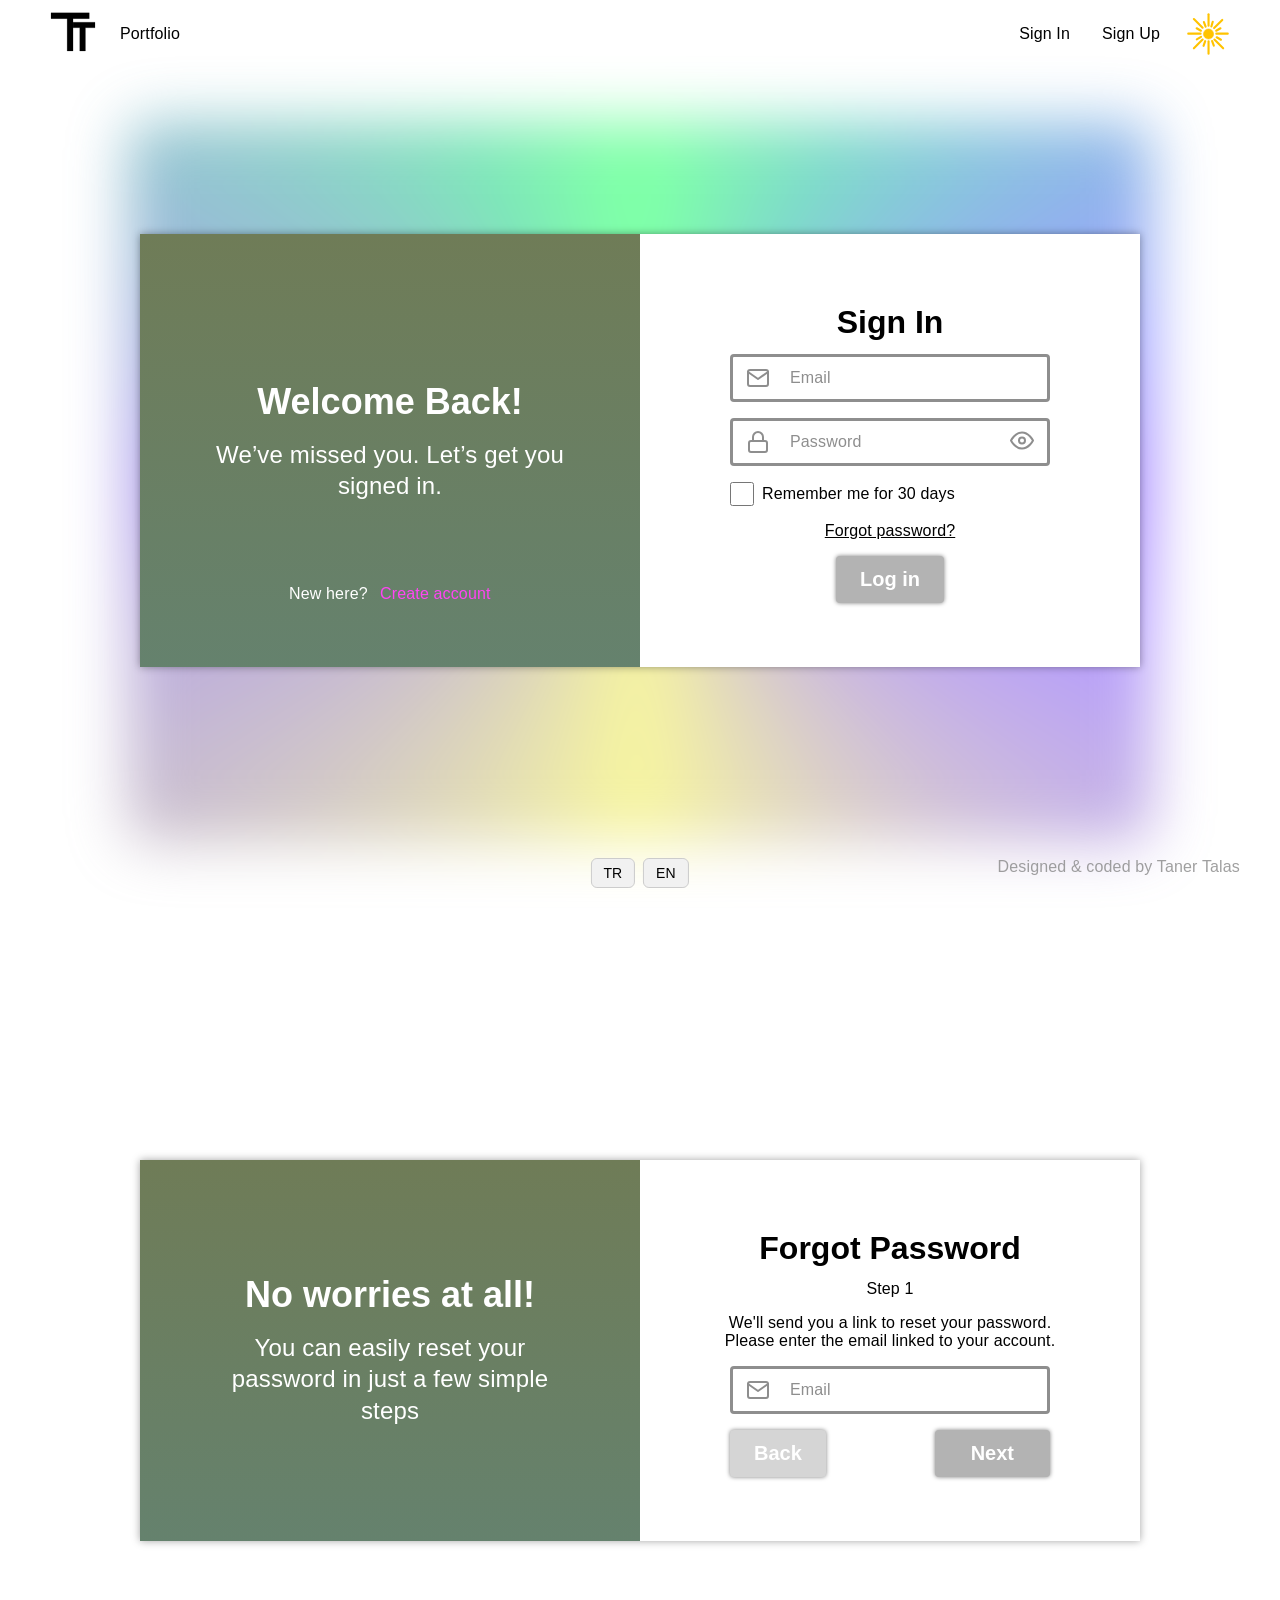
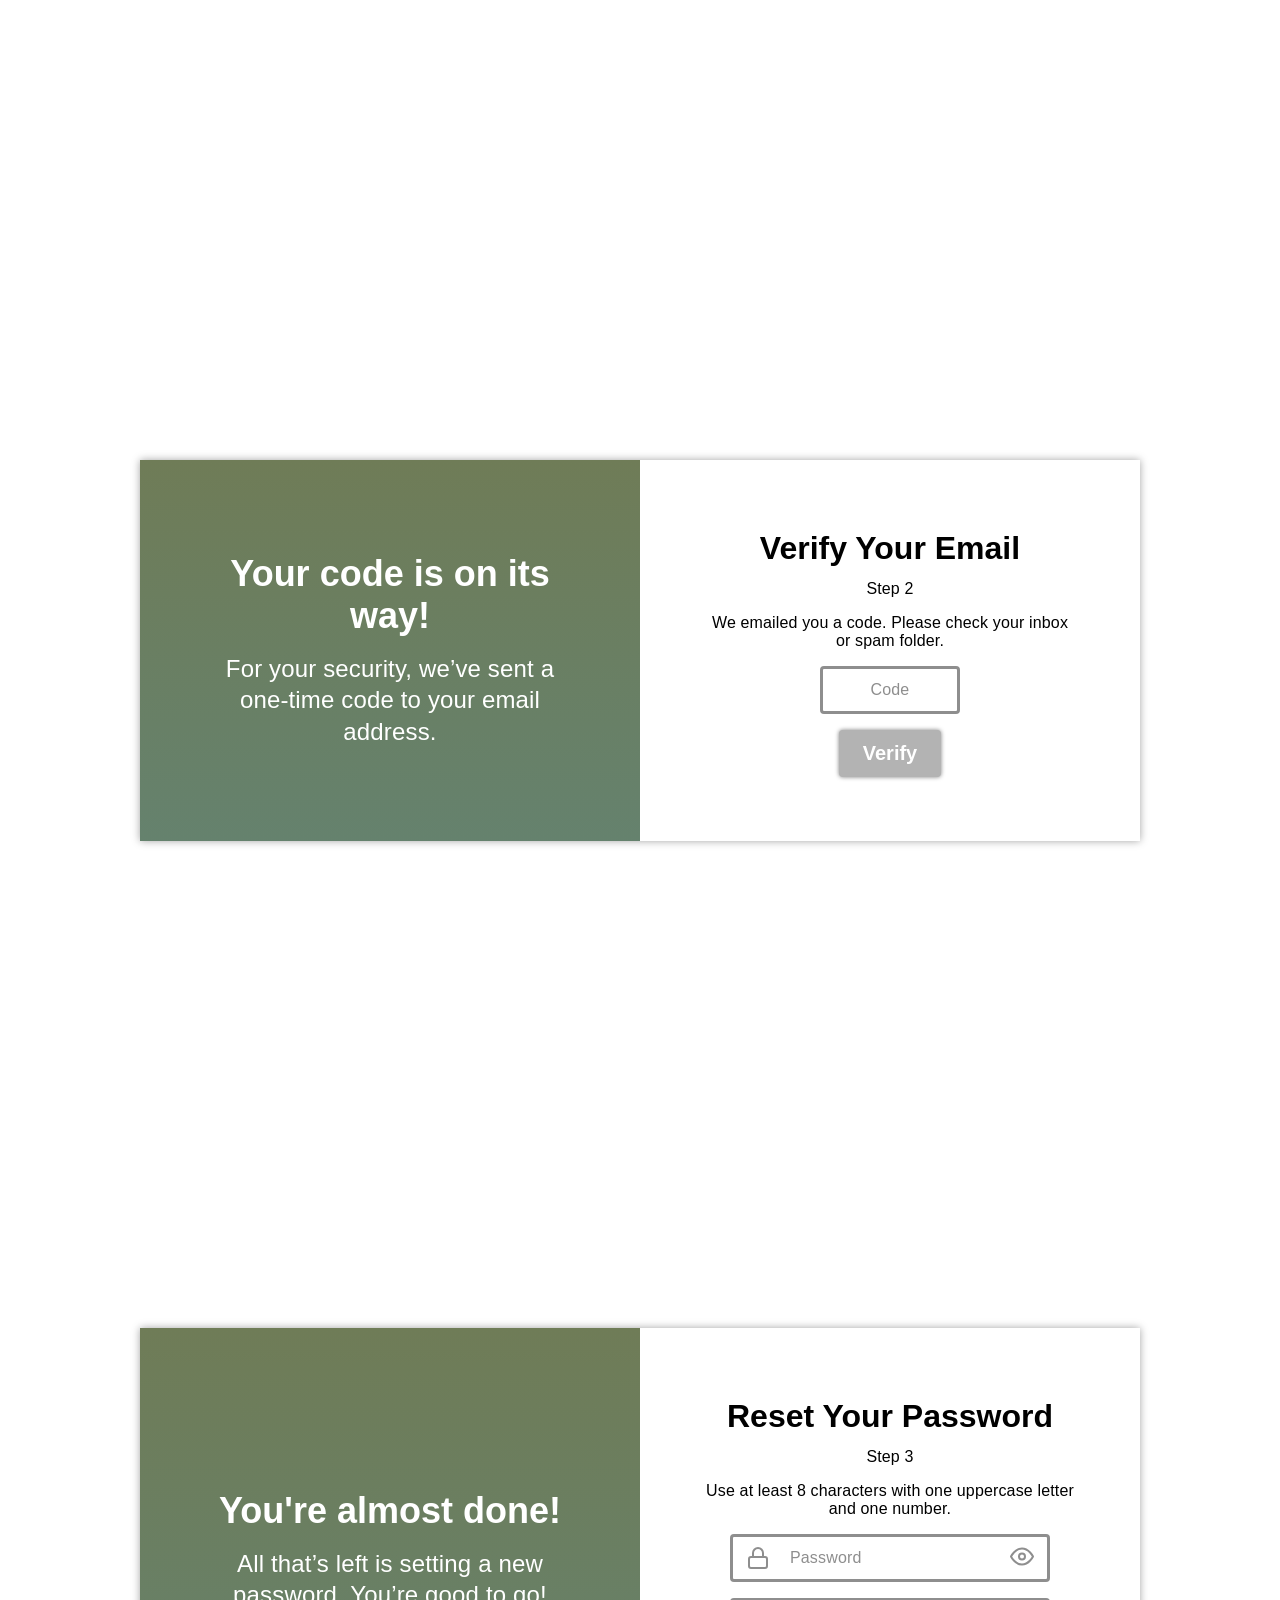
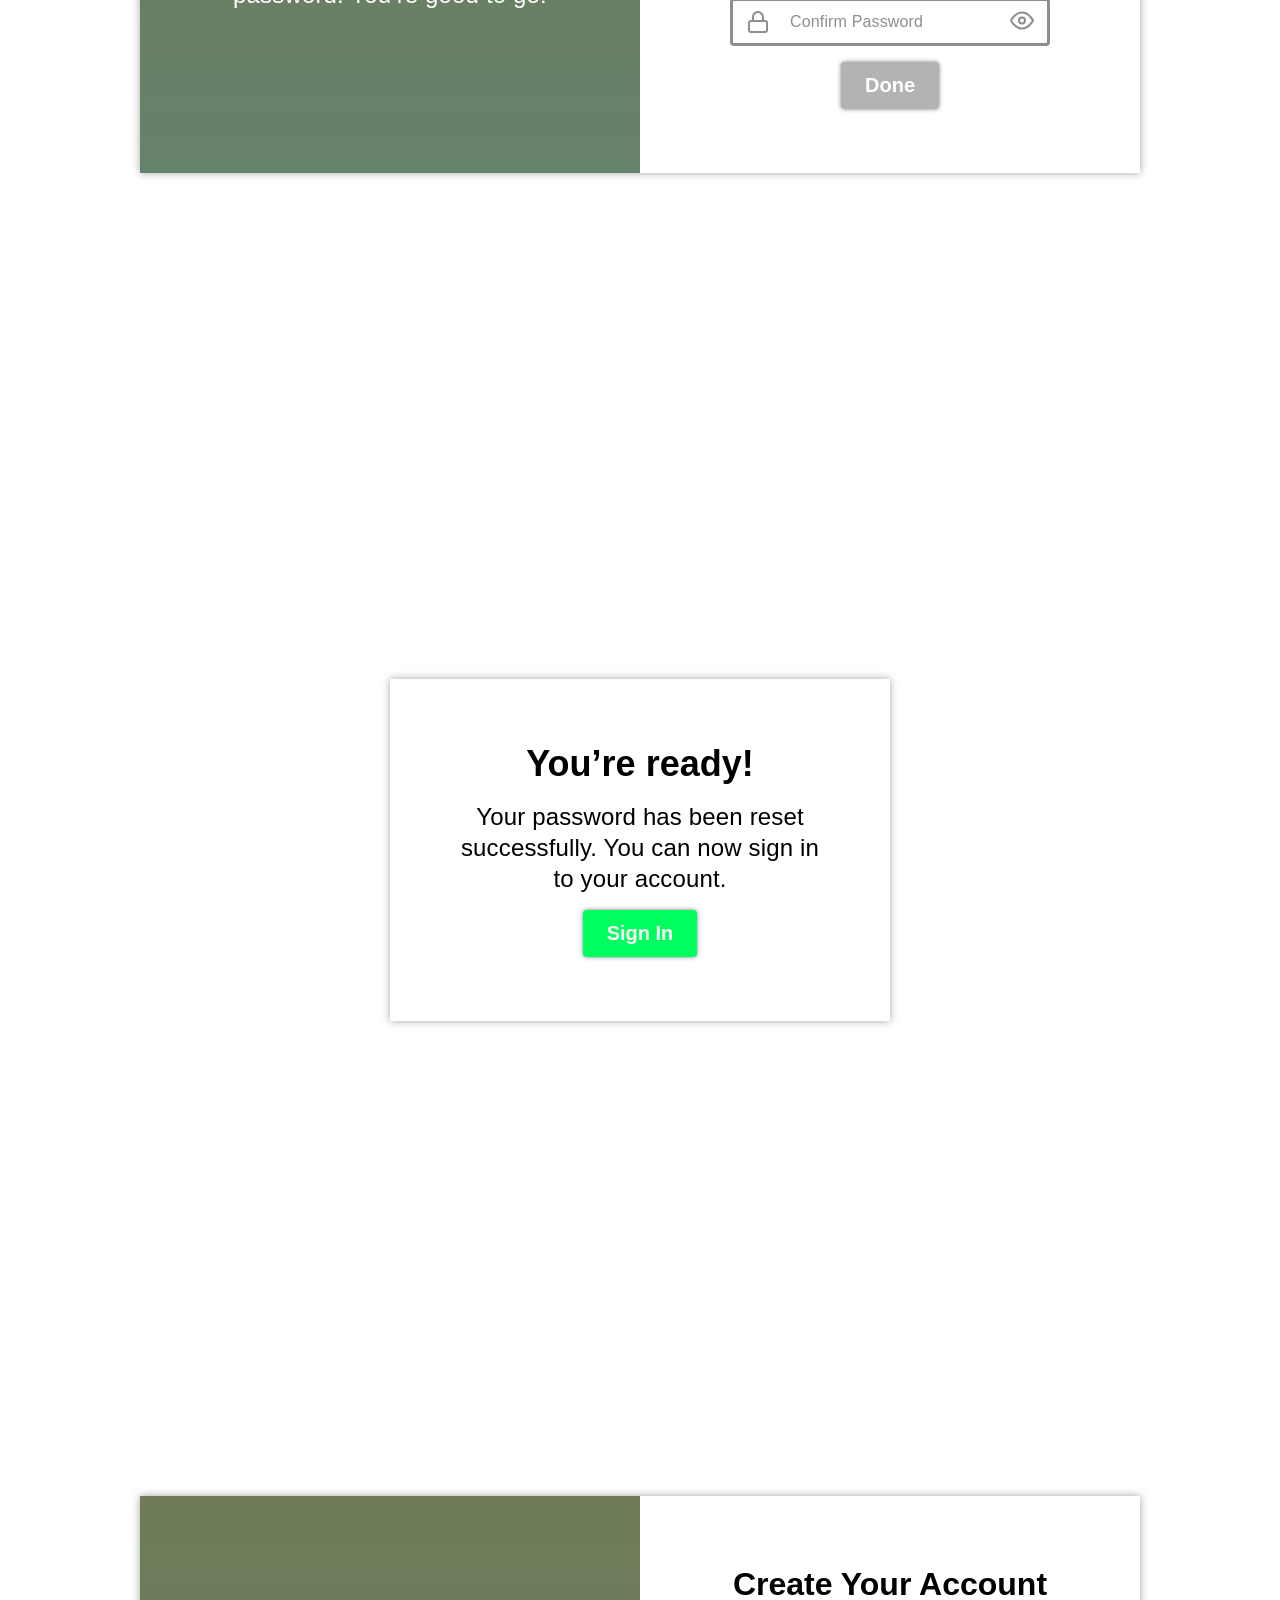
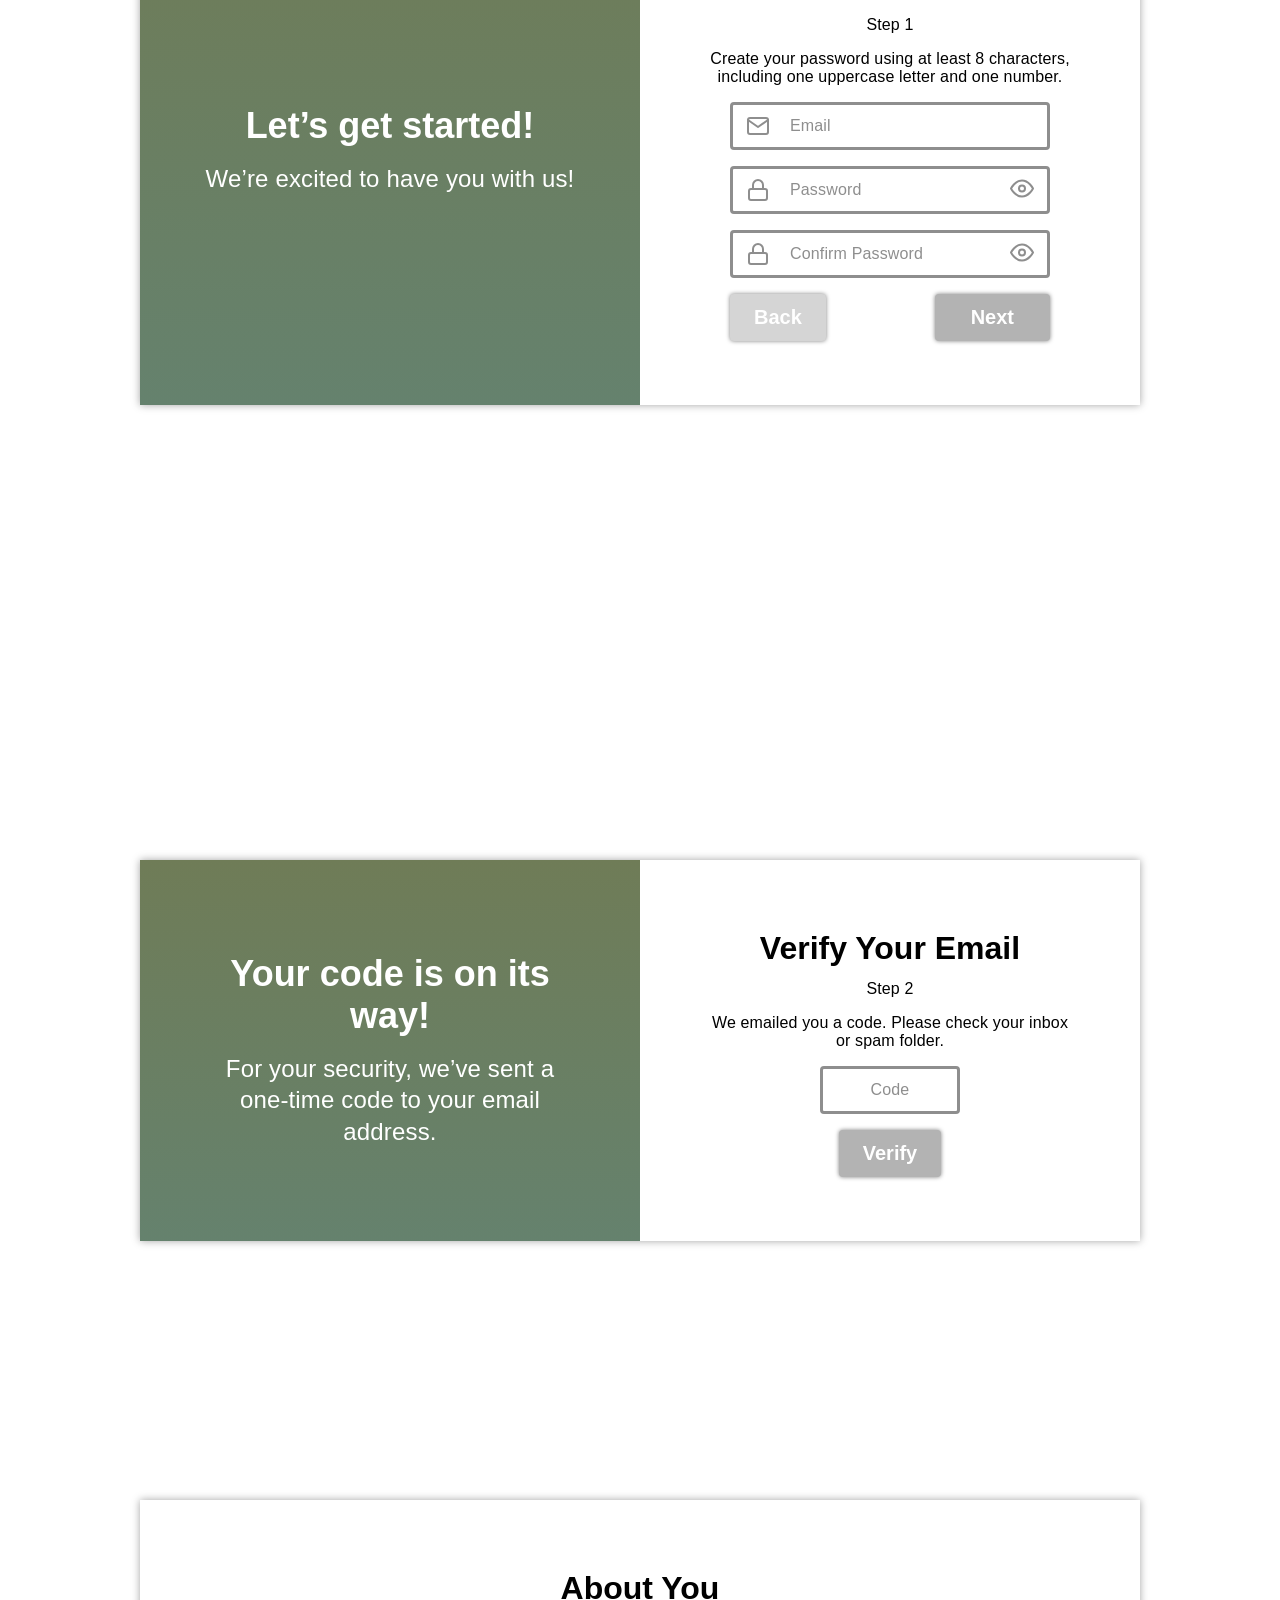
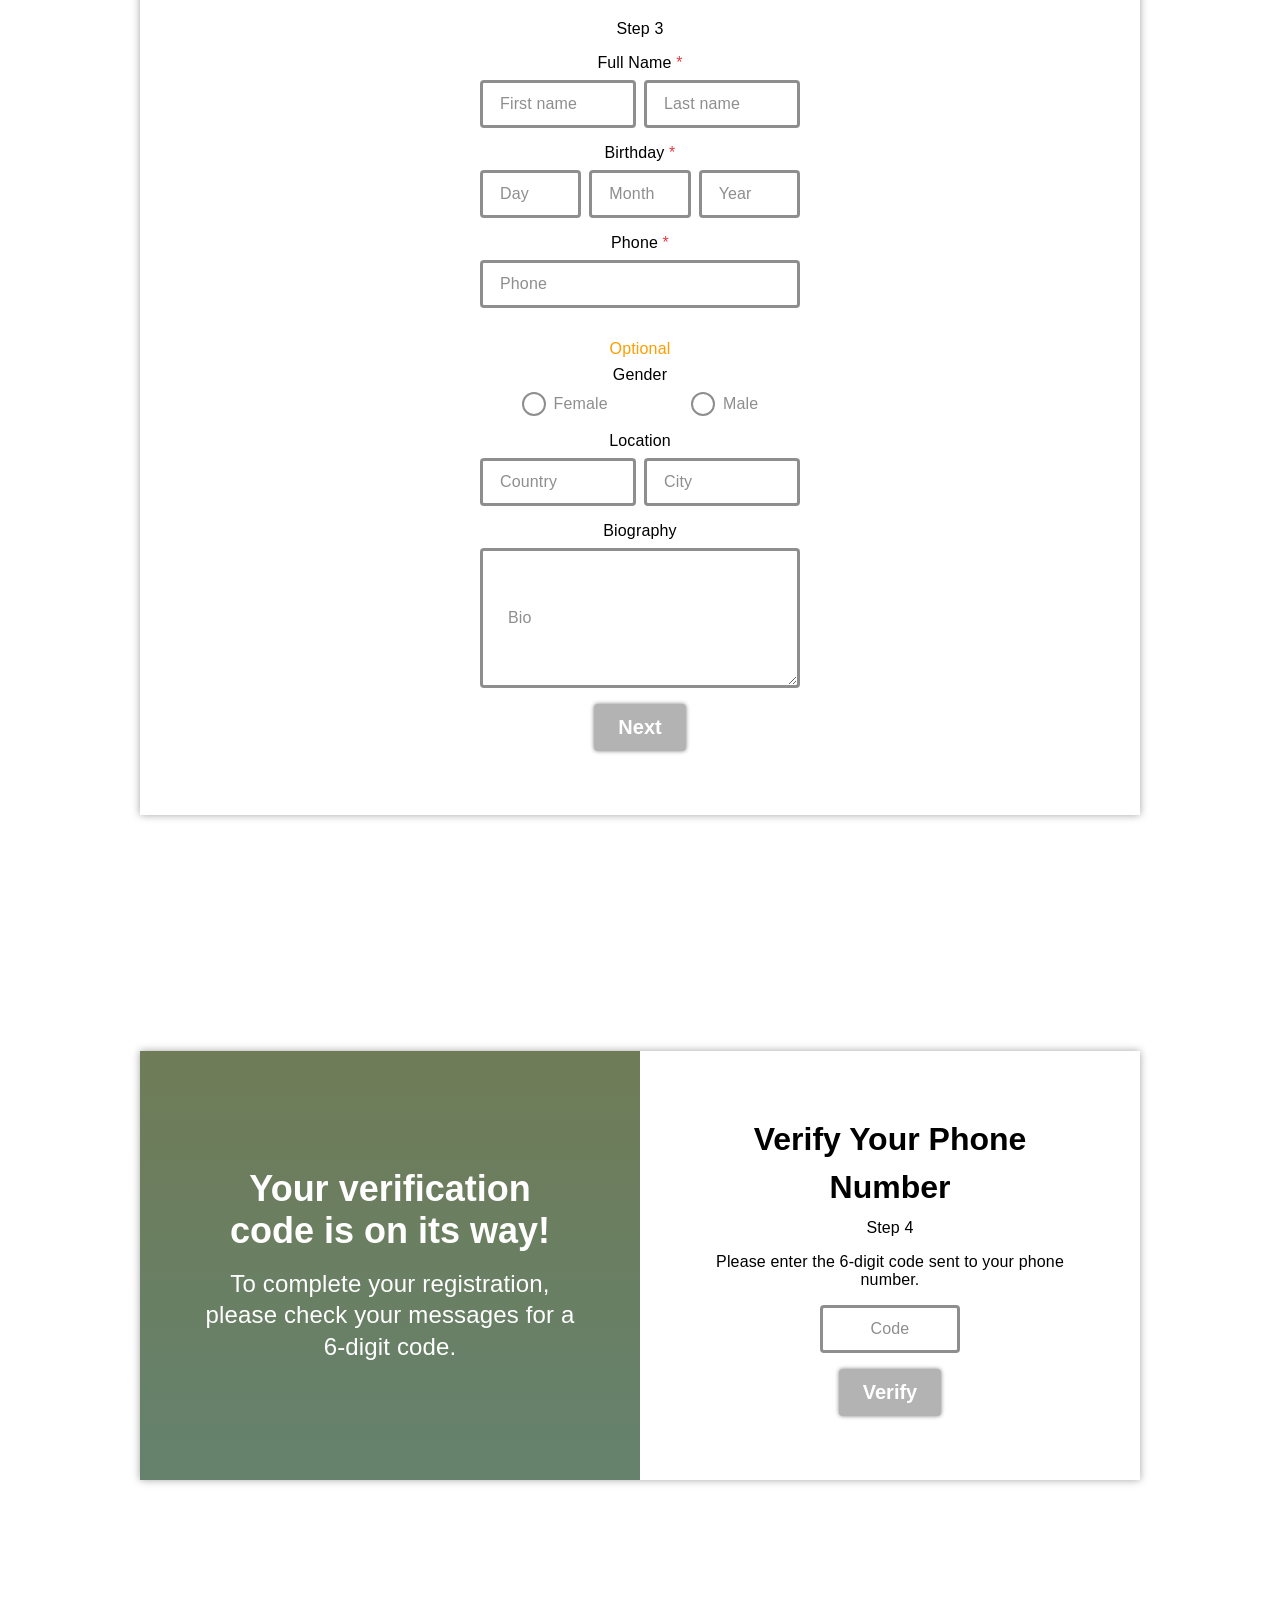
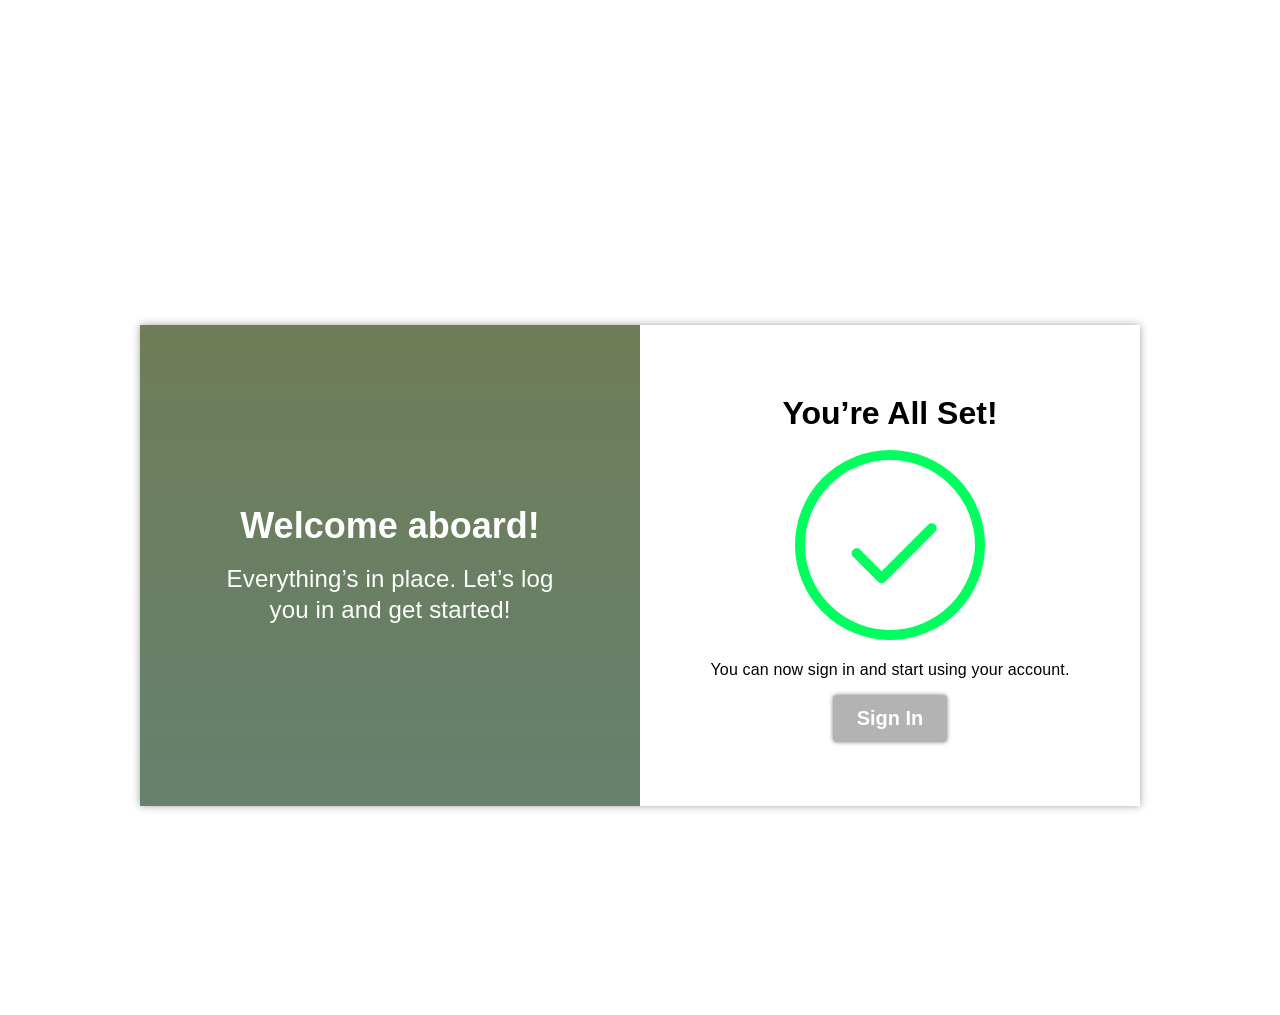
==== commit df9d47a9: "Footer fixed on FIXED.html and FIXED.css." ====
--- a/FIXED.html
+++ b/FIXED.html
@@ -951,6 +951,12 @@
       <!-- SIGN UP - 5 - END -->
     </section>
     <!-- SIGN UP - END -->
-
+    <!-- FOOTER - START -->
+    <footer>
+      <div>
+        <p data-i18n="common.designed_by">Designed &amp; coded by Taner Talas</p>
+      </div>
+    </footer>
+    <!-- FOOTER - END -->
   </body>
 </html>
--- a/FIXED.css
+++ b/FIXED.css
@@ -149,9 +149,9 @@
 }
 
 .nav-container {
-  padding: 0 12px;
-  width: 100%;
-  max-width: 1224px;
+  padding: 0 24px;
+  width: 100%;
+  max-width: 1248px;
   display: flex;
 }
 
@@ -1040,7 +1040,26 @@
 }
 /* ********** SIGN UP 5 - END ********** */
 /* ******************** SIGN UP - END ******************** */
-
+/* ******************** FOOTER - START ******************** */
+footer {
+  position: fixed;
+  display: flex;
+  justify-content: center;
+  width: 100%;
+  bottom: 0;
+  color: #888;
+  opacity: 0.8;
+  pointer-events: none;
+}
+
+footer > div { 
+  width: 100%;
+  max-width: 1248px;
+  padding: 24px;
+  display: flex;
+  justify-content: end;
+}
+/* ******************** FOOTER - END ******************** */
 .info-banner {
   background: #fff3cd;
   color: #856404;
@@ -1052,19 +1071,6 @@
   max-width: 600px;
   text-align: center;
 }
-
-/* footer - start */
-.mini-footer {
-  position: fixed;
-  right: 16px;
-  bottom: 12px;
-  font-size: 14px;
-  color: #888;
-  opacity: 0.8;
-  pointer-events: none;
-}
-
-/* footer - end */
 
 /* progress bar - start */
 
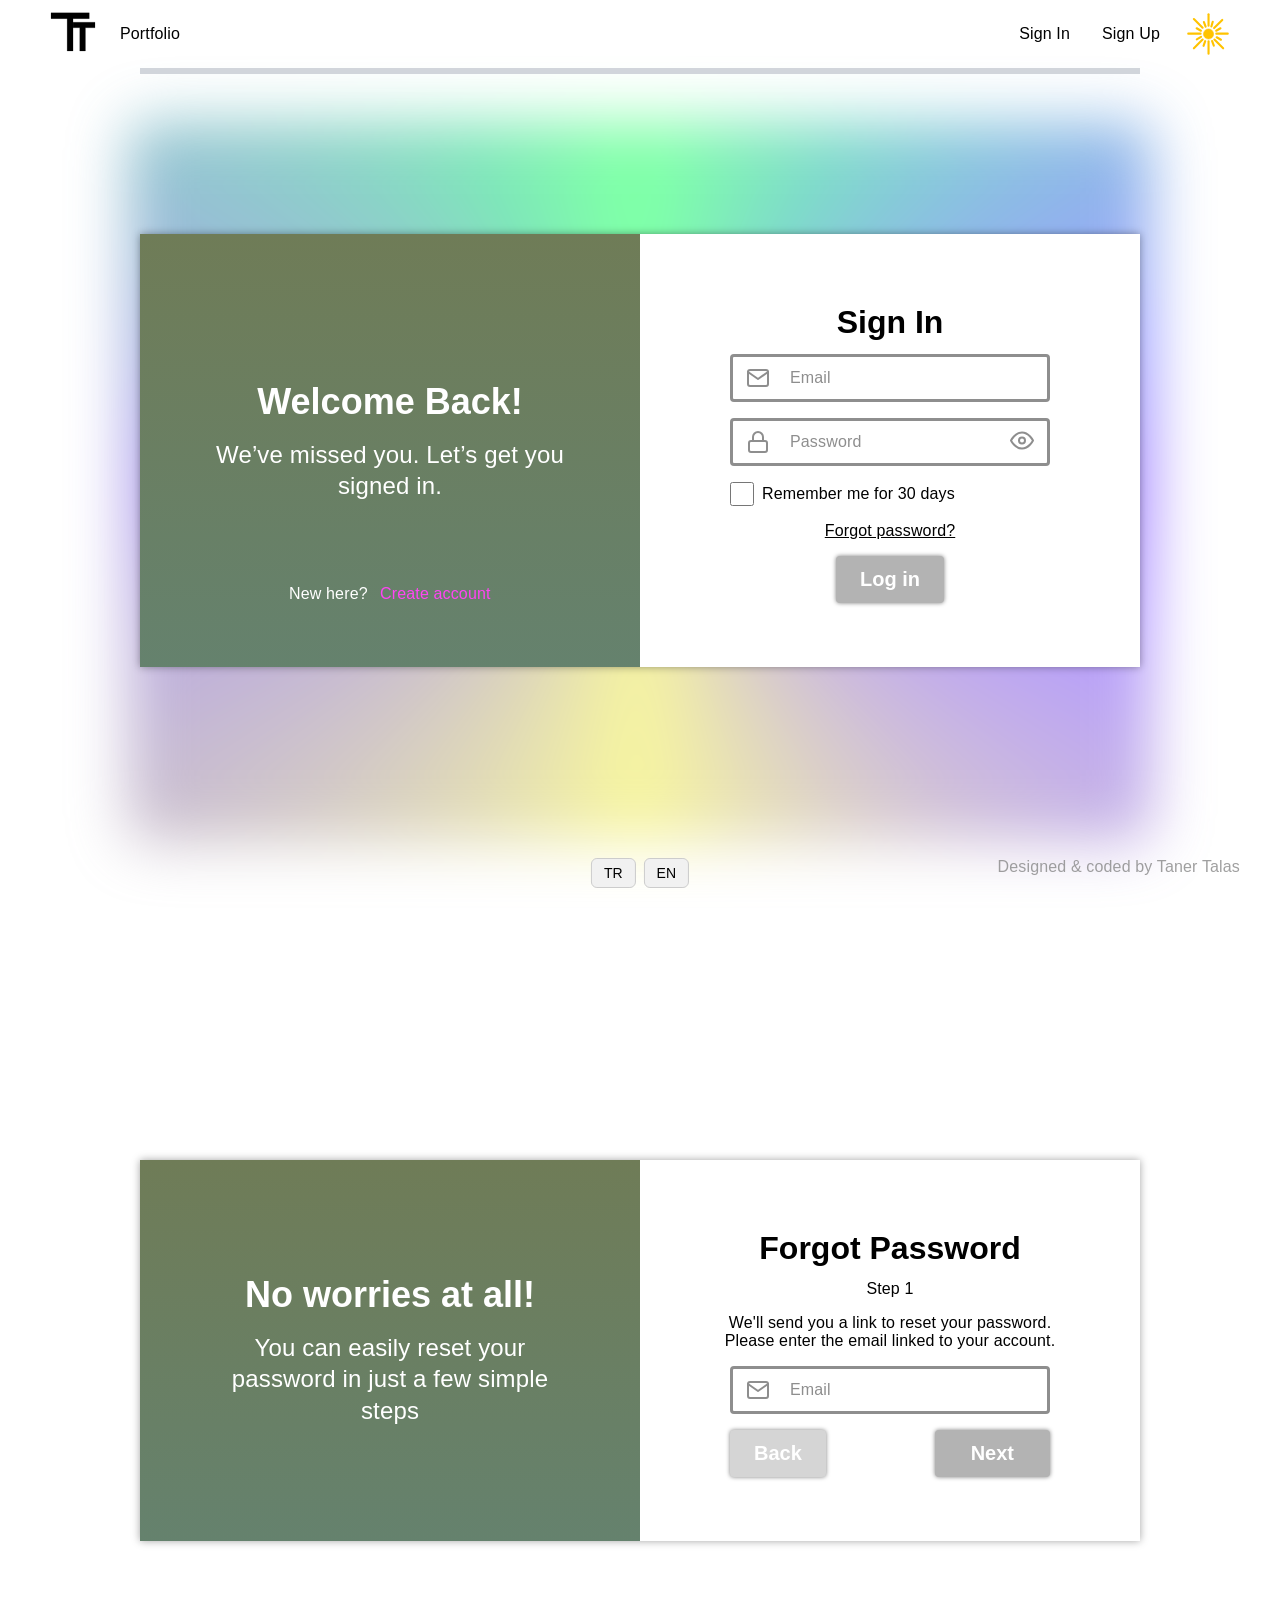
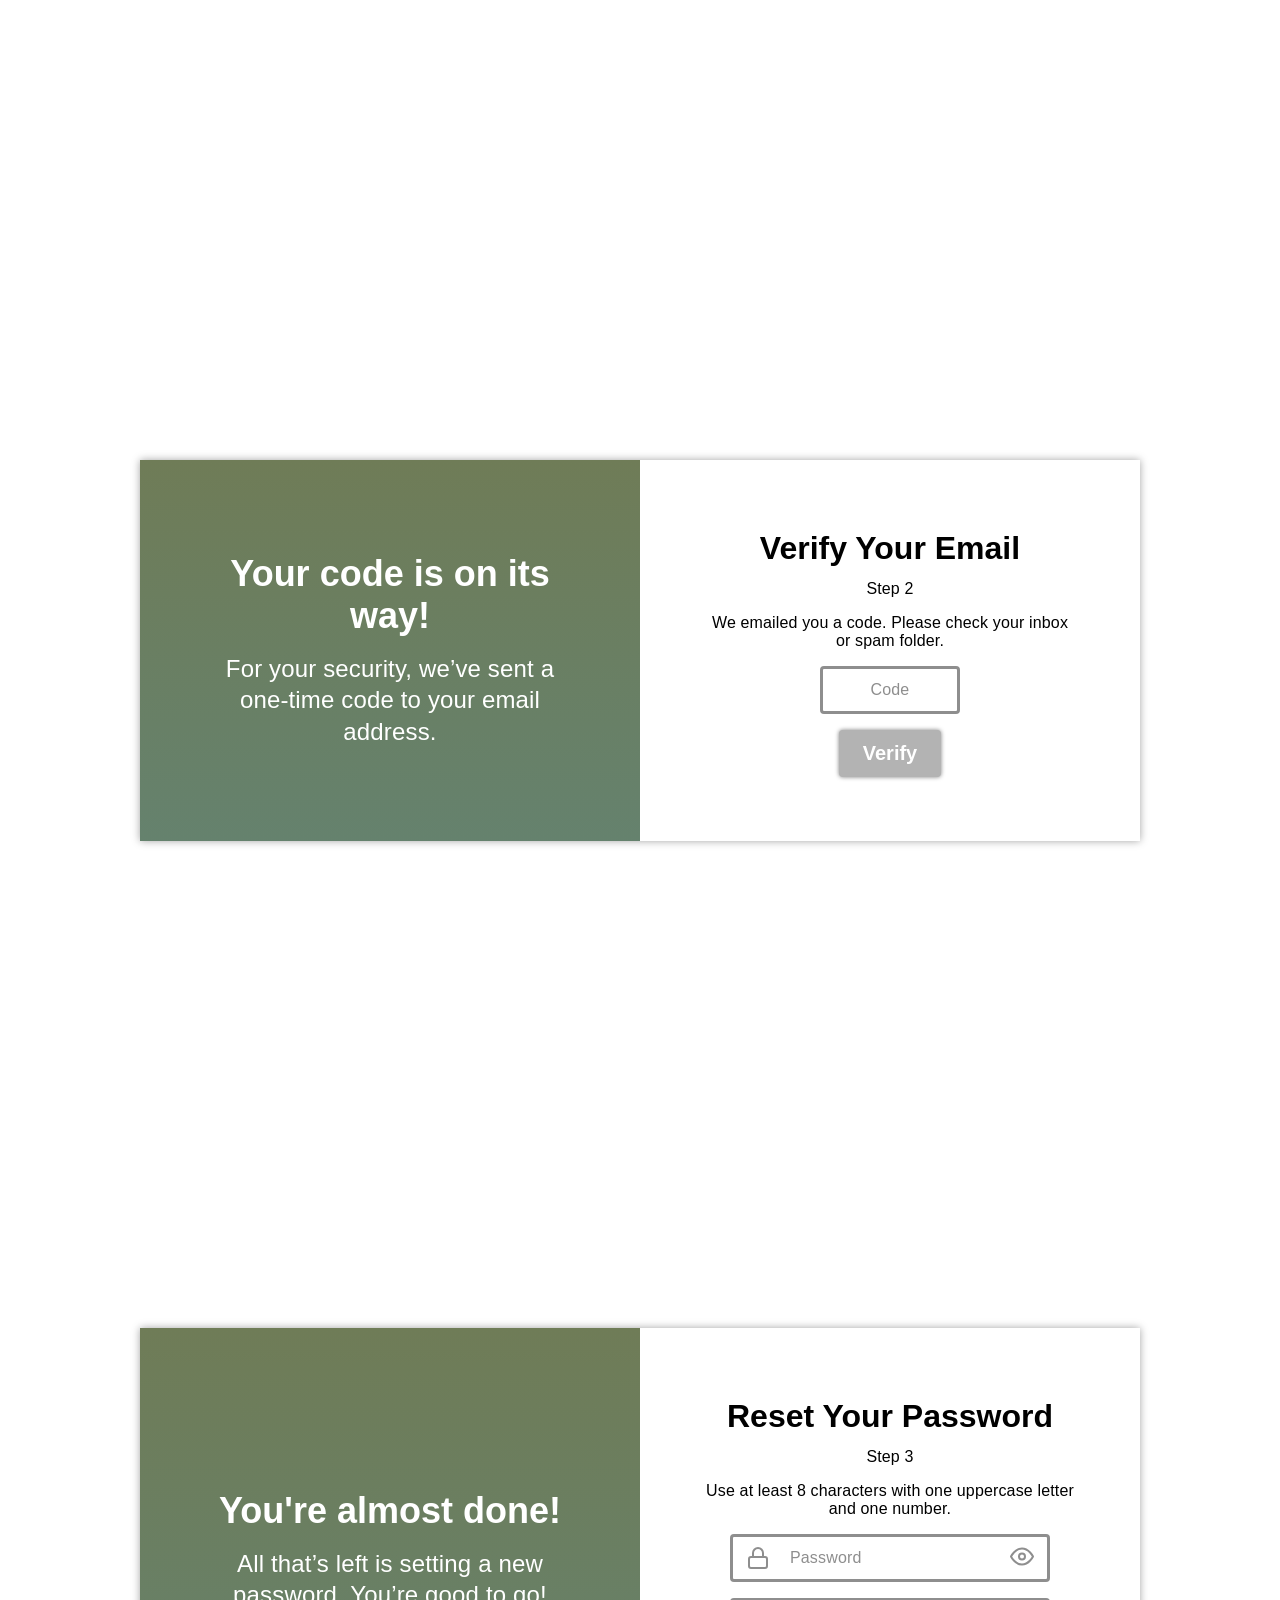
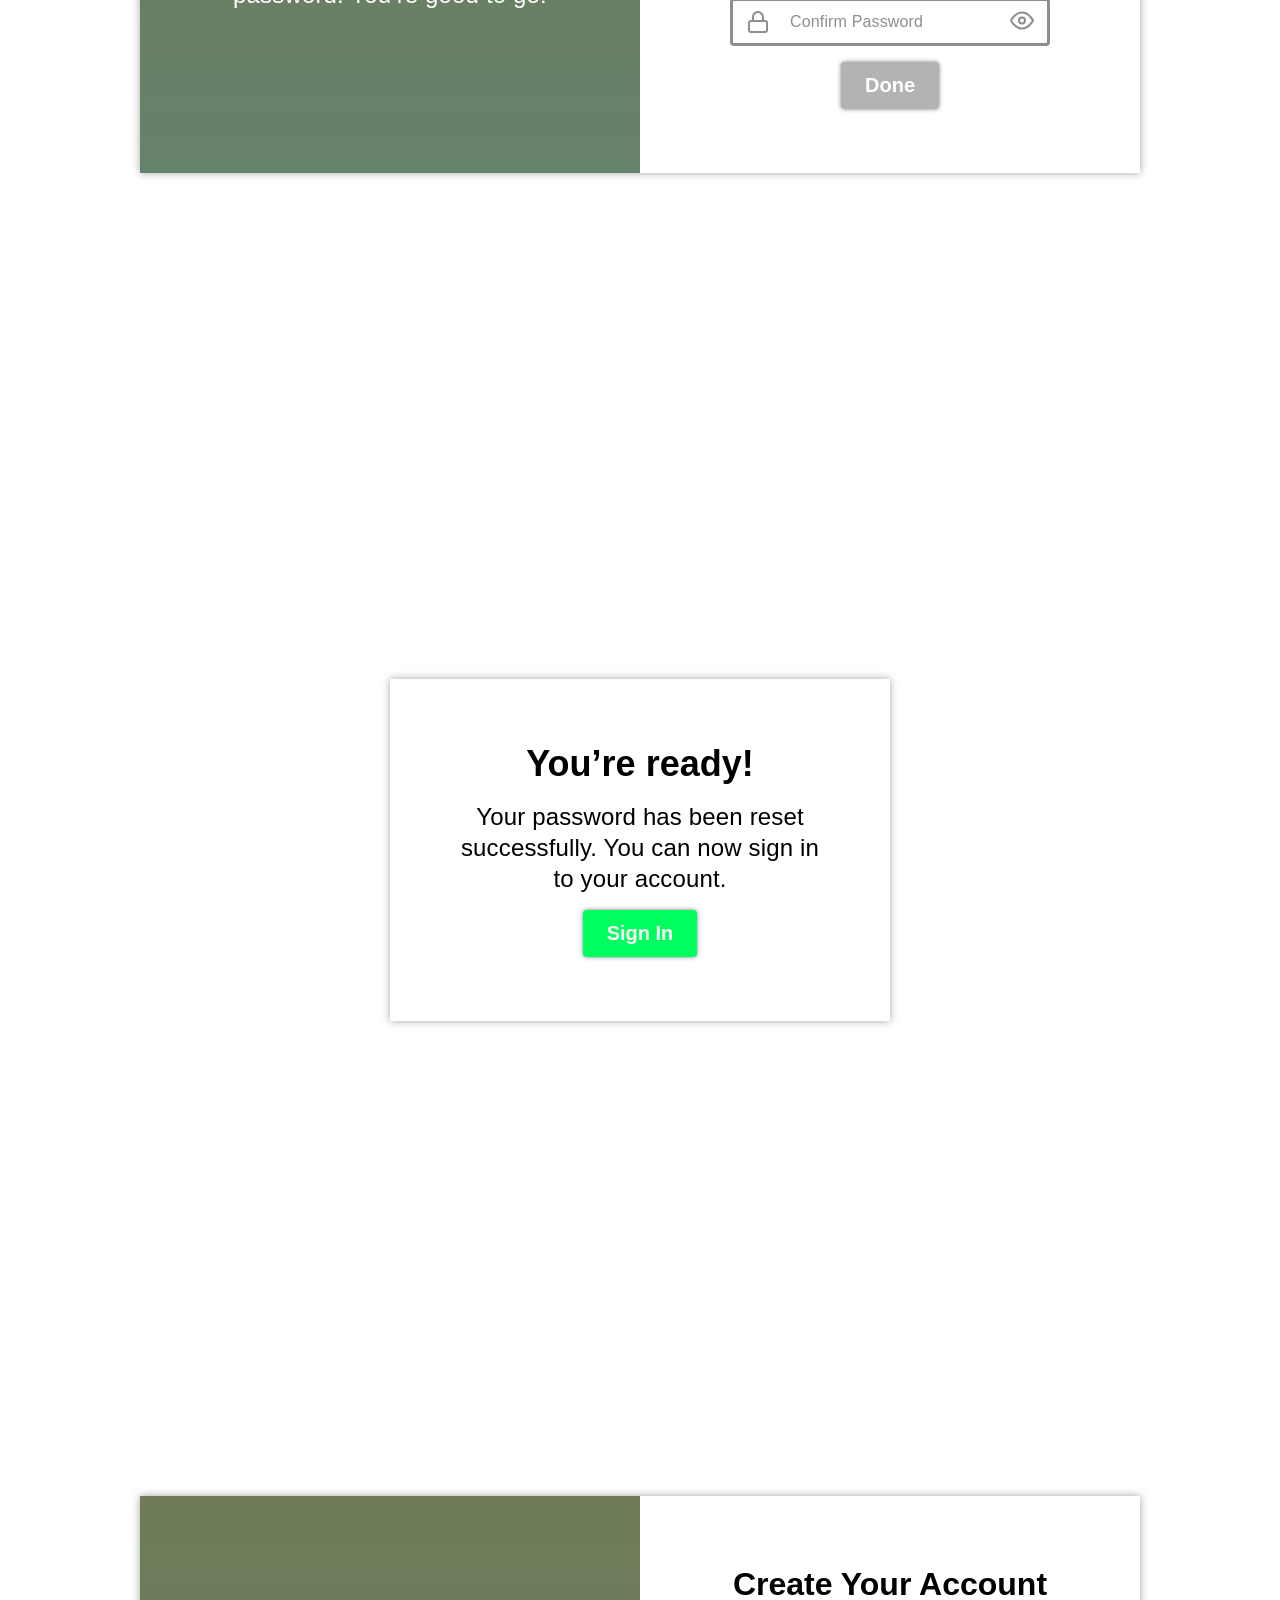
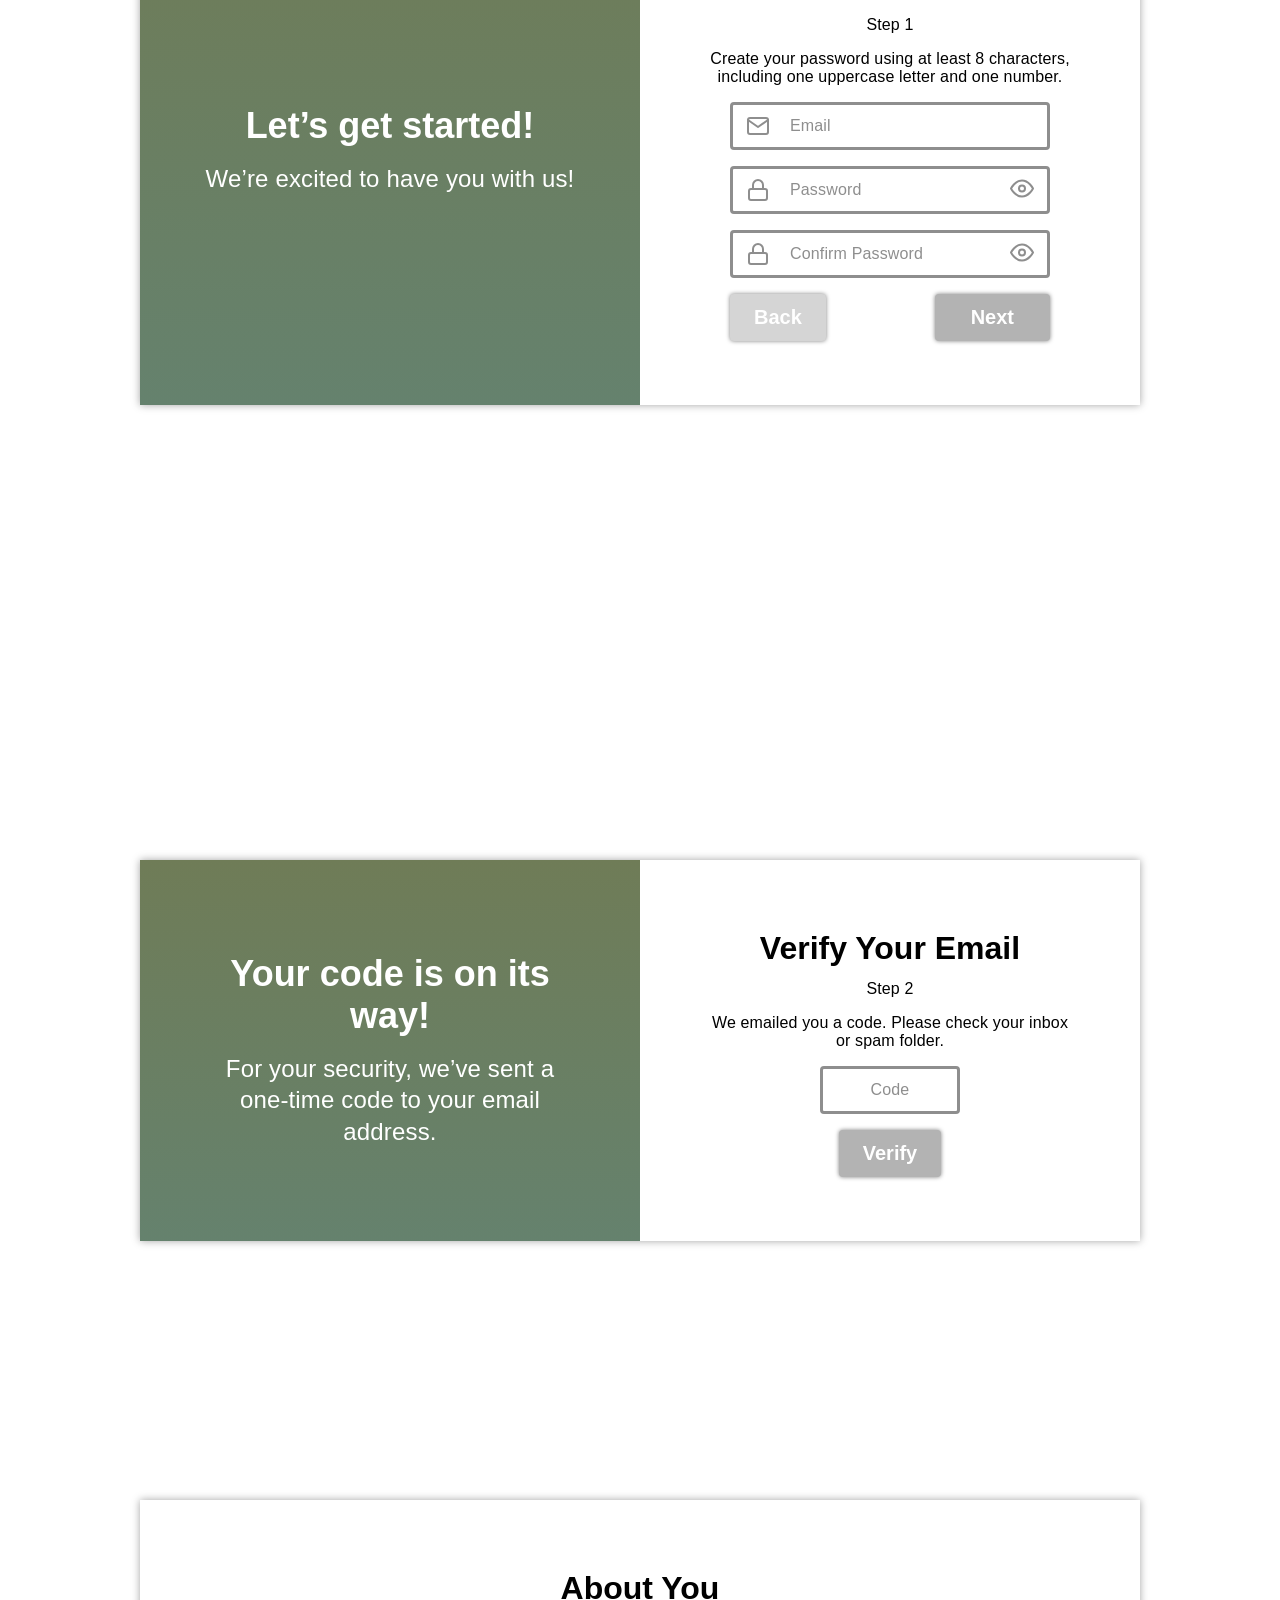
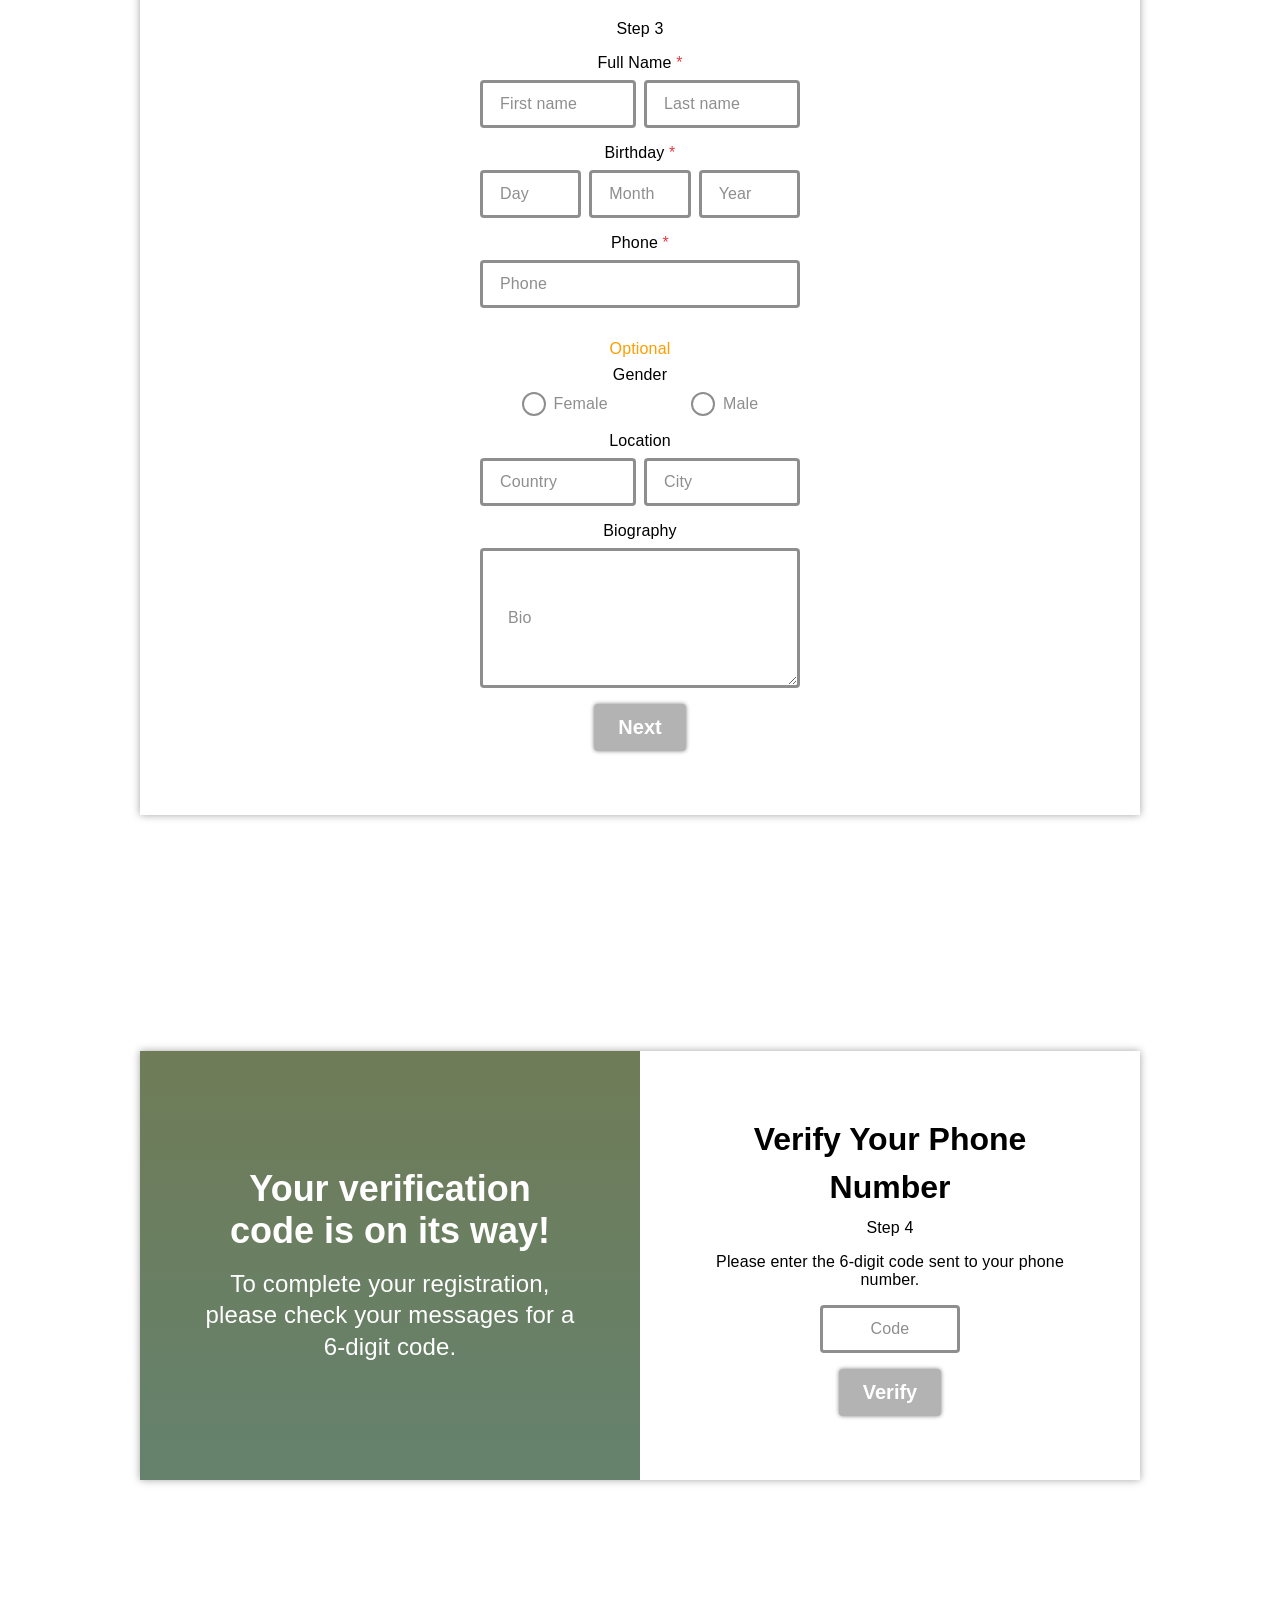
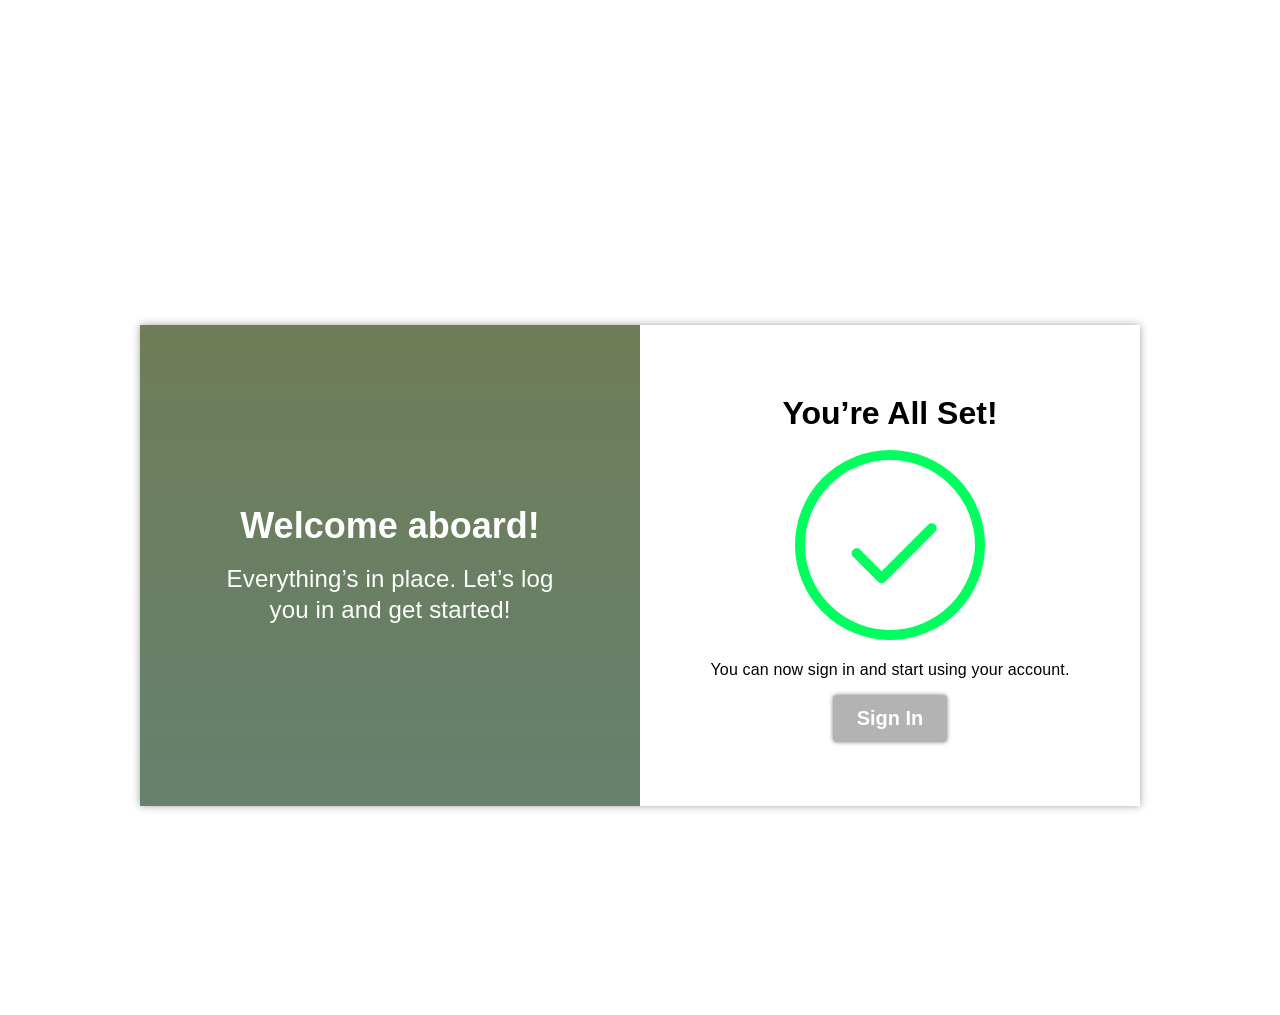
==== commit 98158f9d: "Progress bar fixed on FIXED.html and FIXED.css." ====
--- a/FIXED.html
+++ b/FIXED.html
@@ -51,6 +51,16 @@
       <button type="button" class="lang-btn">EN</button>
     </div>
 
+    <!-- PROGRESS BAR - START -->
+    <div class="progress-wrapper">
+      <div id="flowProgress" class="linear-progress" aria-hidden="true">
+        <span class="lp-bar lp-base"></span>
+        <span class="lp-bar lp-done"></span>
+        <span class="lp-bar lp-current"></span>
+      </div>
+    </div>
+    <!-- PROGRESS BAR - END -->
+     
     <!-- SIGN IN - START -->
     <!-- SIGN IN - 1 - START -->
     <section aria-hidden="false">
@@ -954,7 +964,9 @@
     <!-- FOOTER - START -->
     <footer>
       <div>
-        <p data-i18n="common.designed_by">Designed &amp; coded by Taner Talas</p>
+        <p data-i18n="common.designed_by">
+          Designed &amp; coded by Taner Talas
+        </p>
       </div>
     </footer>
     <!-- FOOTER - END -->
--- a/FIXED.css
+++ b/FIXED.css
@@ -313,9 +313,6 @@
 /* ******************** NAVIGATION - END ******************** */
 
 /* ******************** SECTION SETTINGS - START ******************** */
-section {
-}
-
 section > div {
   min-height: 100vh;
   align-items: center;
@@ -1072,40 +1069,42 @@
   text-align: center;
 }
 
-/* progress bar - start */
+/* ******************** PROGRESS BAR - START ******************** */
+.progress-wrapper {
+  position: fixed;
+  top: 68px;
+  left: 0;
+  width: 100%;
+  display: flex;
+  justify-content: center;
+  pointer-events: none;
+  z-index: 3;
+  padding: 0 24px;
+}
 
 .linear-progress {
-  position: absolute;
-  top: 58px;
-  left: 50%;
-  transform: translateX(-50%);
-  width: 1000px;
+  position: relative;
+  width: 100%;
+  max-width: 1000px;
   height: 6px;
-  overflow: hidden;
-  z-index: 3;
-  opacity: 0;
-  pointer-events: none;
+  opacity: 1;
   transition: opacity 0.4s ease;
-}
-
-.linear-progress.show {
-  opacity: 1;
-  pointer-events: auto;
 }
 
 .lp-bar {
   position: absolute;
   top: 0;
   bottom: 0;
+  width: 100%;
   transform-origin: left center;
-  will-change: transform, left, width;
 }
 
 .lp-base {
   left: 0;
+  top: 0;
+  bottom: 0;
   width: 100%;
   background: var(--lp-bg);
-  transition: background 0.4s ease;
 }
 
 .lp-done {
@@ -1123,57 +1122,10 @@
   width: 100%;
   transform: scaleX(0);
   transition:
-    transform 420ms ease,
-    left 420ms ease;
-  background-size:
-    100% 100%,
-    200% 100%;
-  background-position:
-    0 0,
-    200% 0;
-  animation: shimmer 1.2s linear infinite;
-}
-
-/* progress bar - end */
-
-/* mobile warning - start */
-#mobile-warning {
-  position: fixed;
-  inset: 0;
-  background: #000000cc;
-  color: white;
-  display: none;
-  /* normalde gizli */
-  justify-content: center;
-  align-items: center;
-  padding: 24px;
-  text-align: center;
-  z-index: 99999;
-}
-
-#mobile-warning .warning-box {
-  max-width: 380px;
-  background: #111;
-  padding: 24px;
-  border-radius: 12px;
-  box-shadow: 0 0 20px rgba(255, 255, 255, 0.15);
-}
-
-/* mobile warning - end */
-
-@keyframes shimmer {
-  from {
-    background-position:
-      0 0,
-      200% 0;
-  }
-
-  to {
-    background-position:
-      0 0,
-      -200% 0;
-  }
-}
+    transform 0.42s ease,
+    left 0.42s ease;
+}
+/* ******************** PROGRESS BAR - END ******************** */
 
 @keyframes gradientFlowVertical {
   0% {
@@ -1226,15 +1178,6 @@
   }
 }
 
-@media (max-width: 1048px) {
-  /* progress bar - start */
-  .linear-progress {
-    width: 500px;
-  }
-
-  /* progress bar - end */
-}
-
 @media (max-width: 548px) {
   html {
     font-size: 14px;
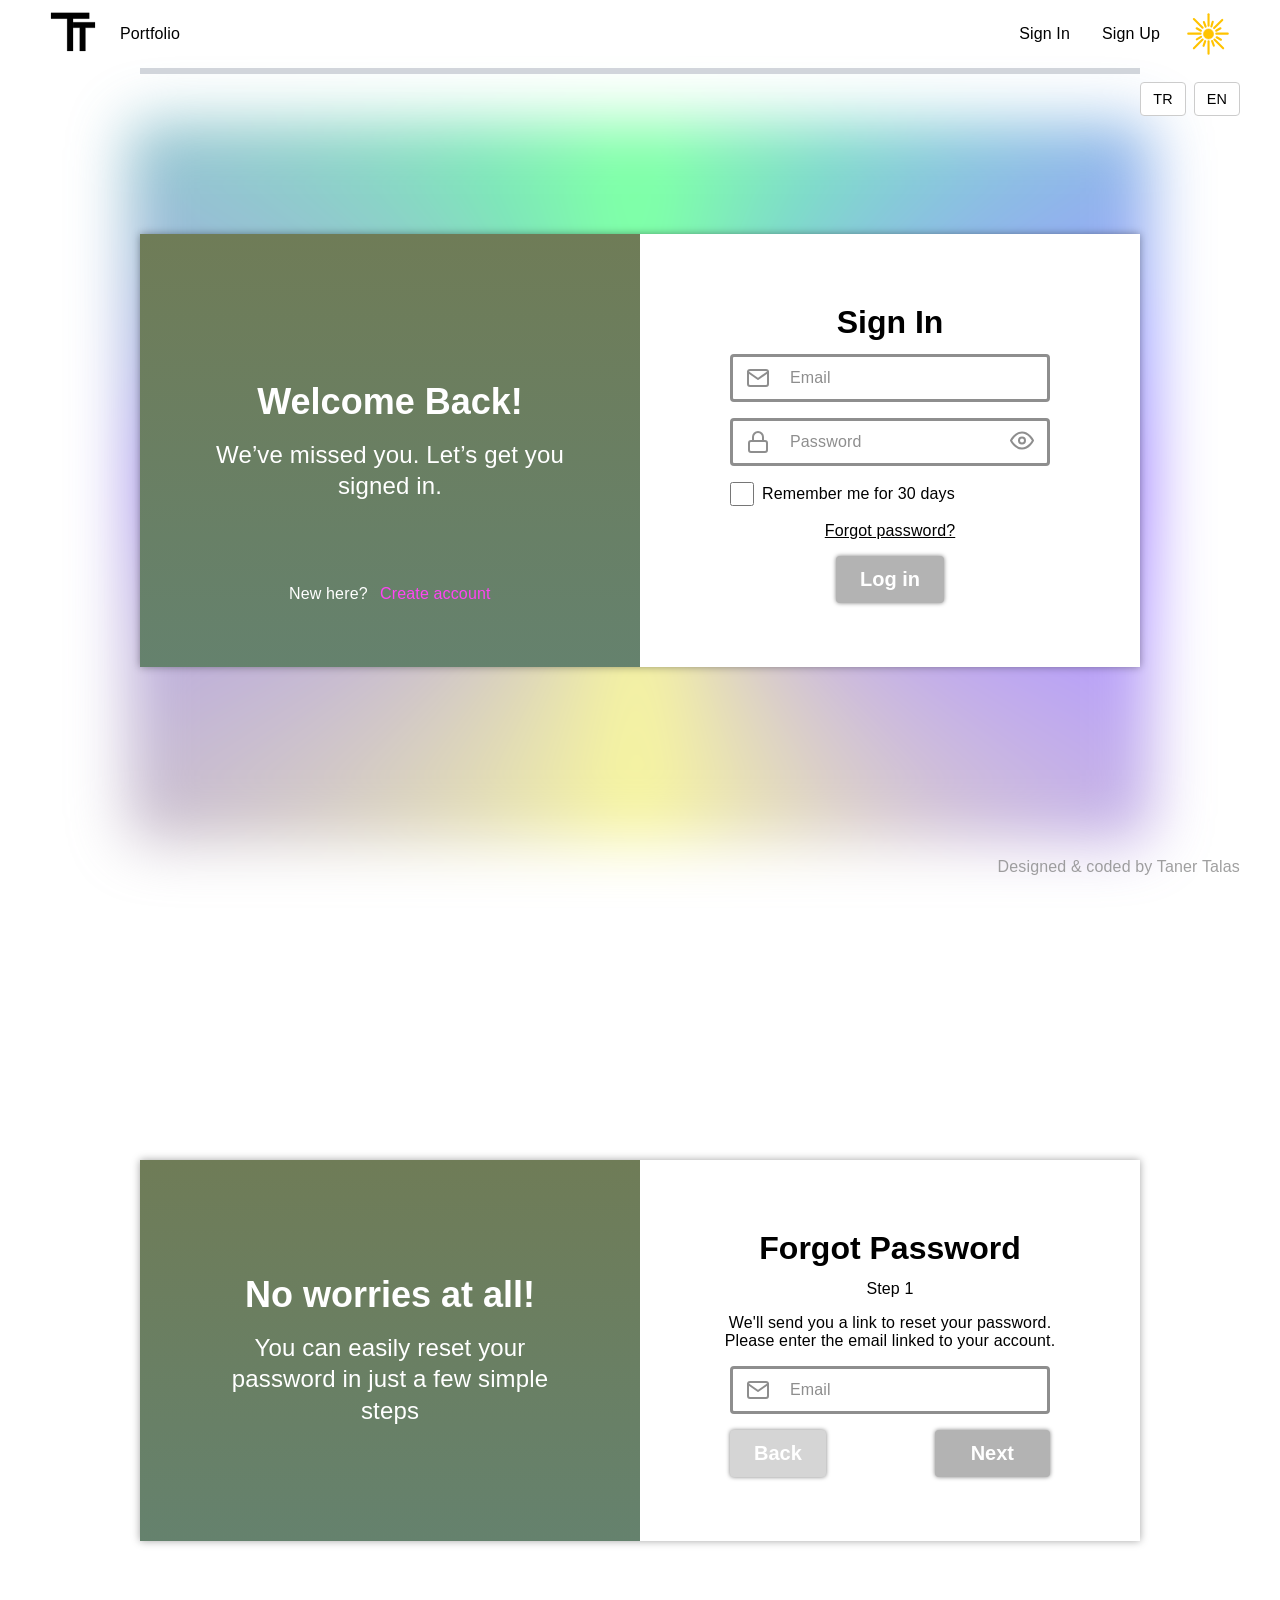
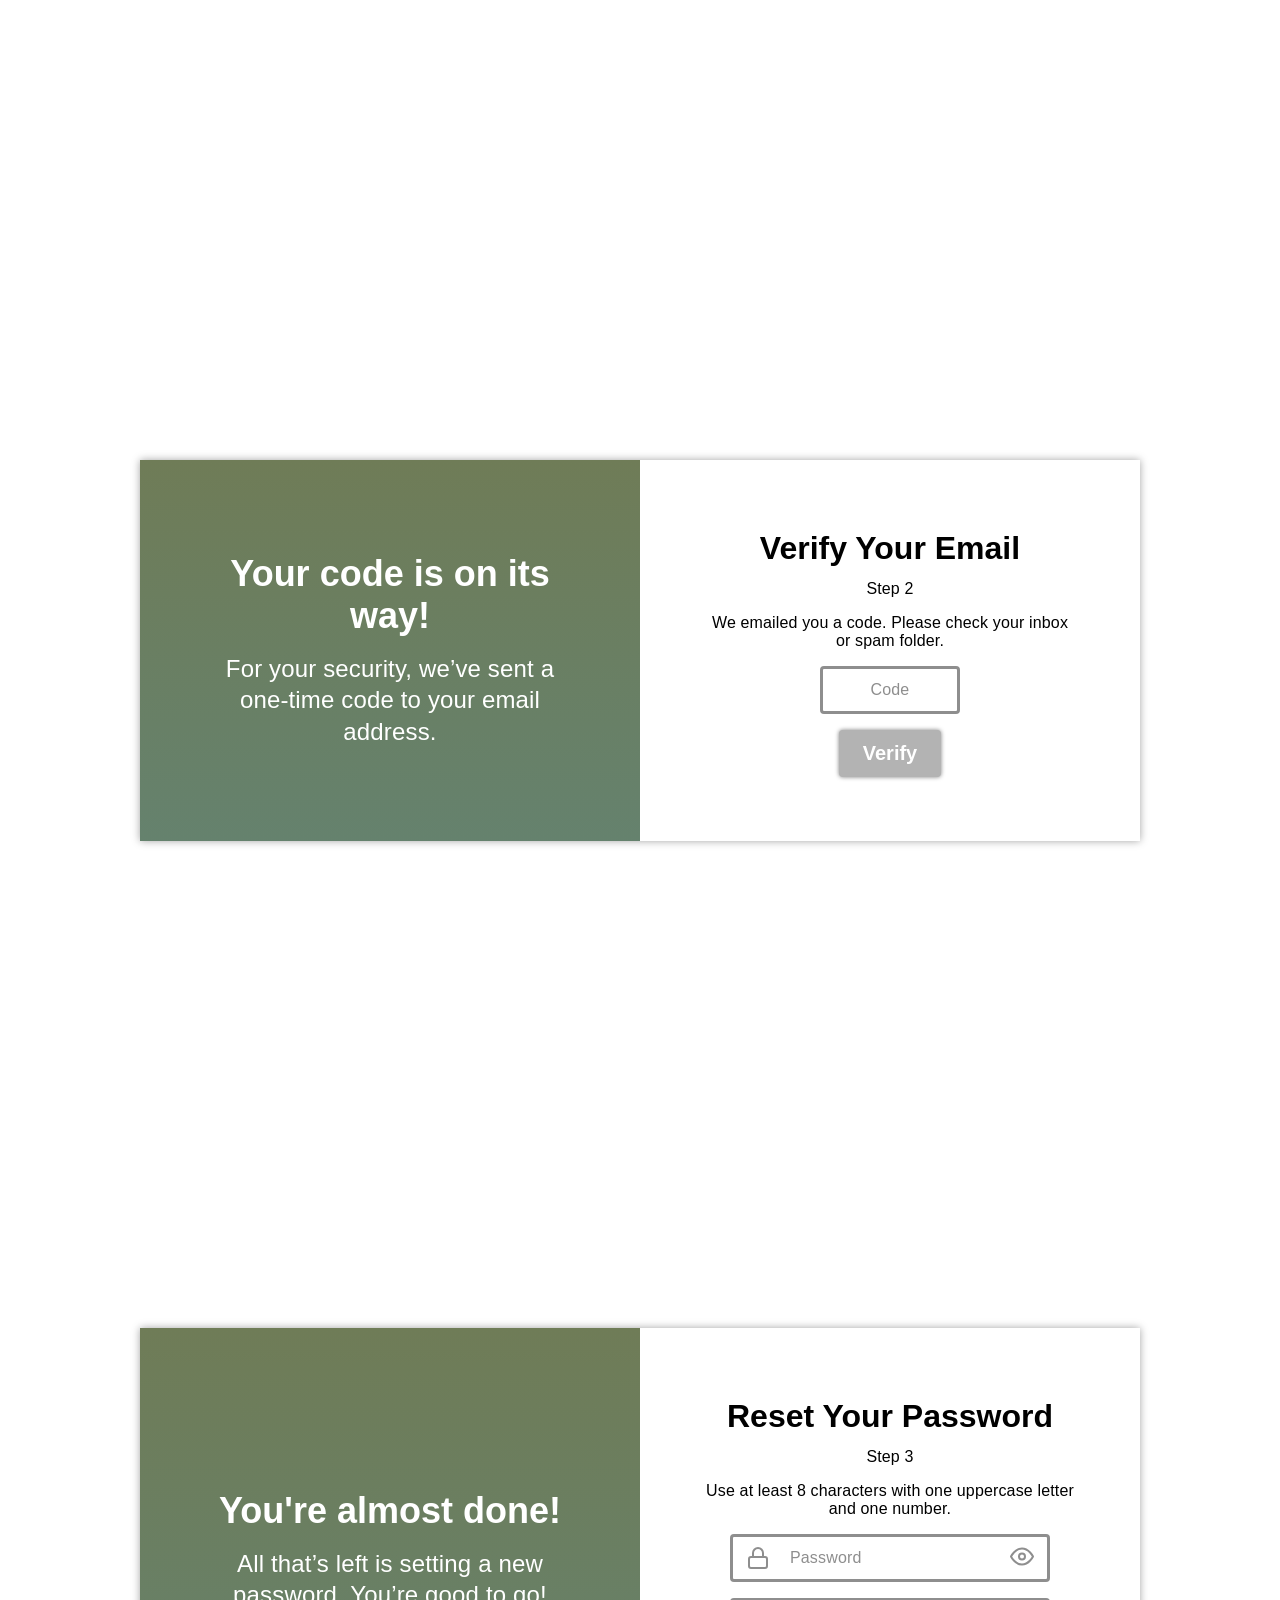
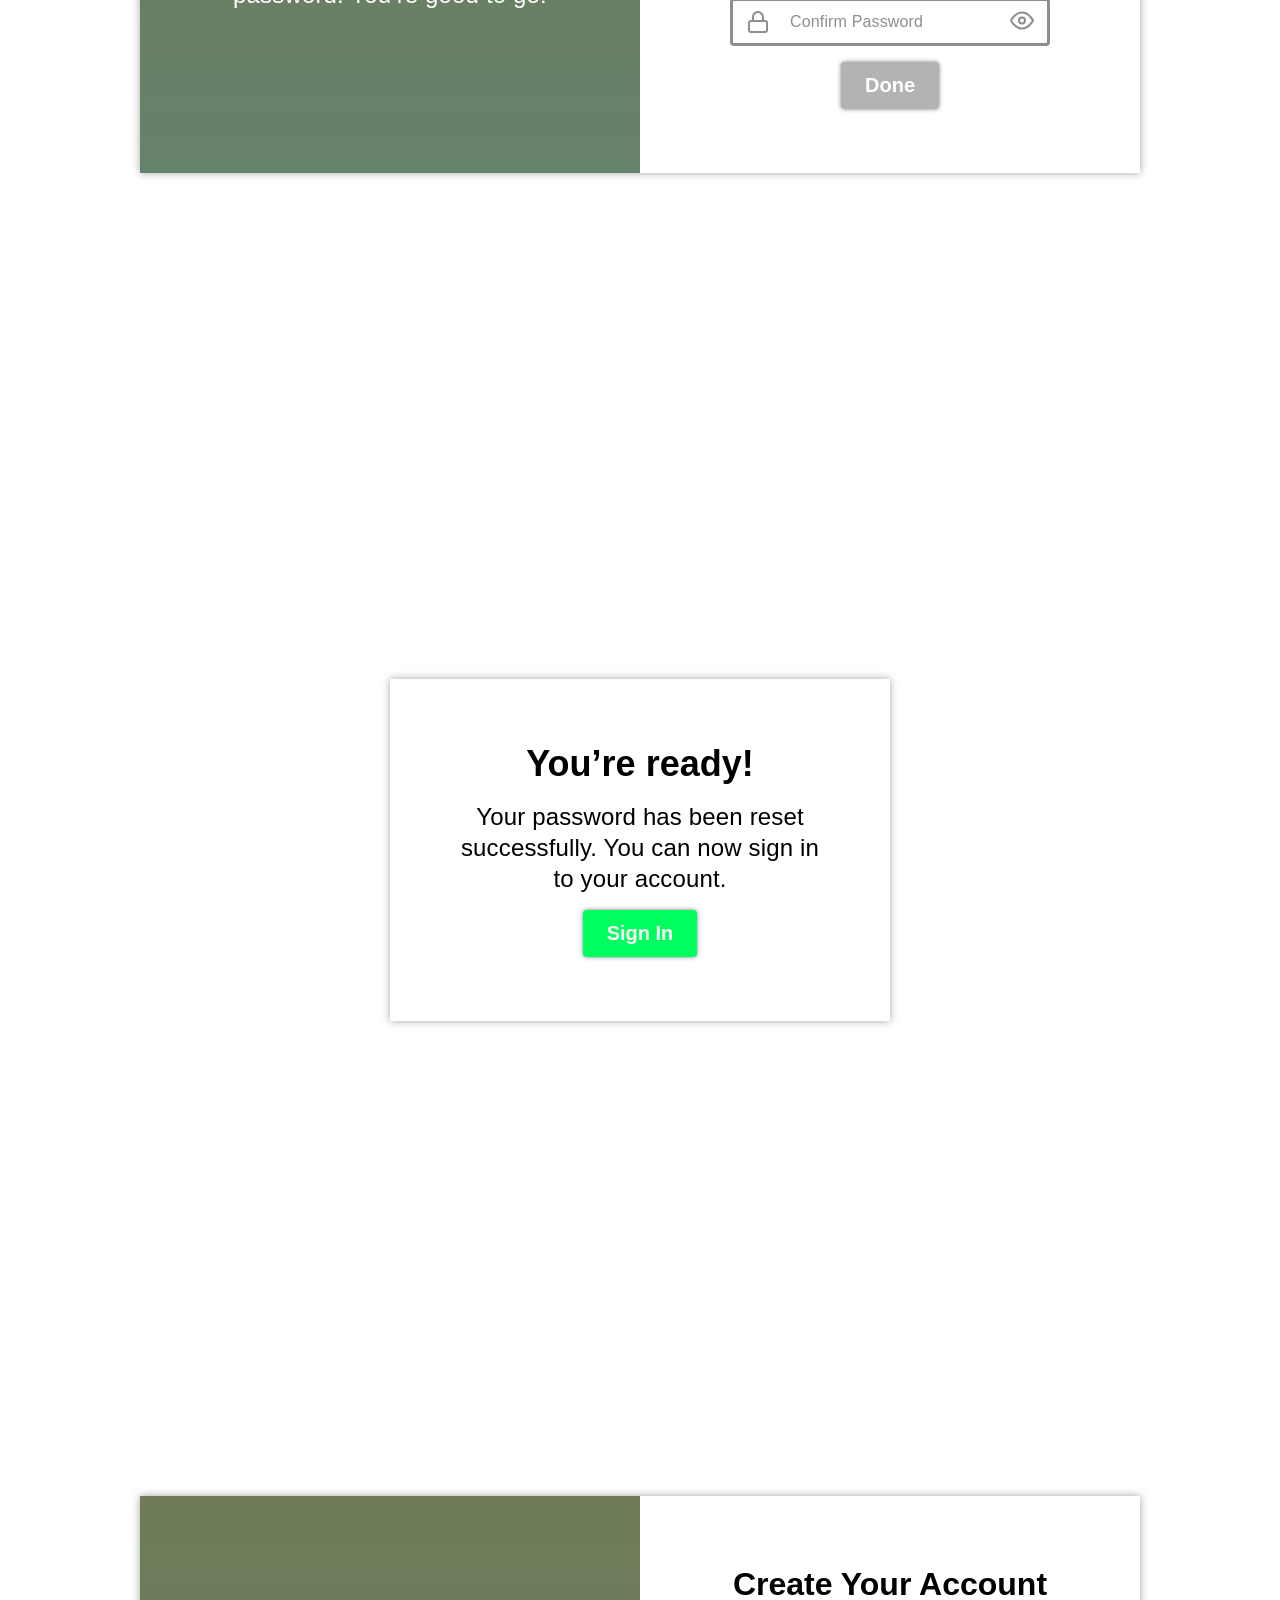
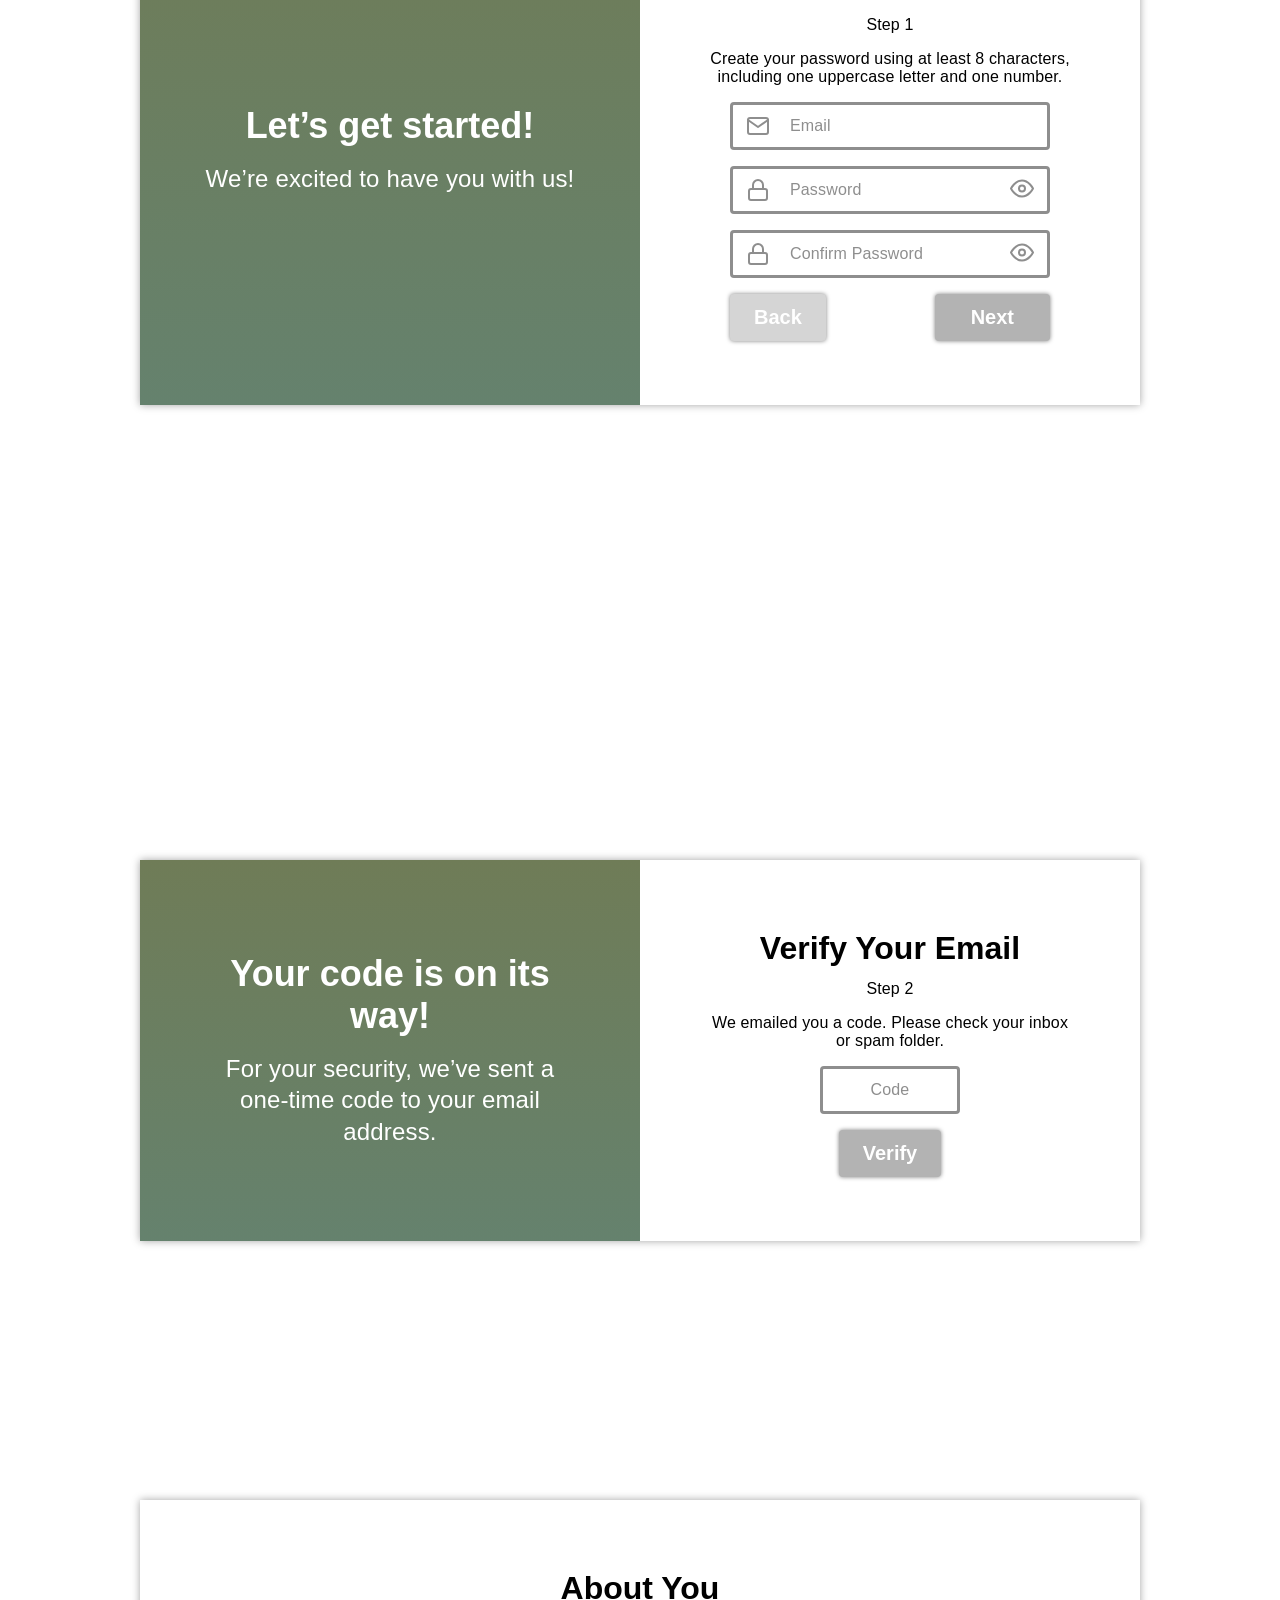
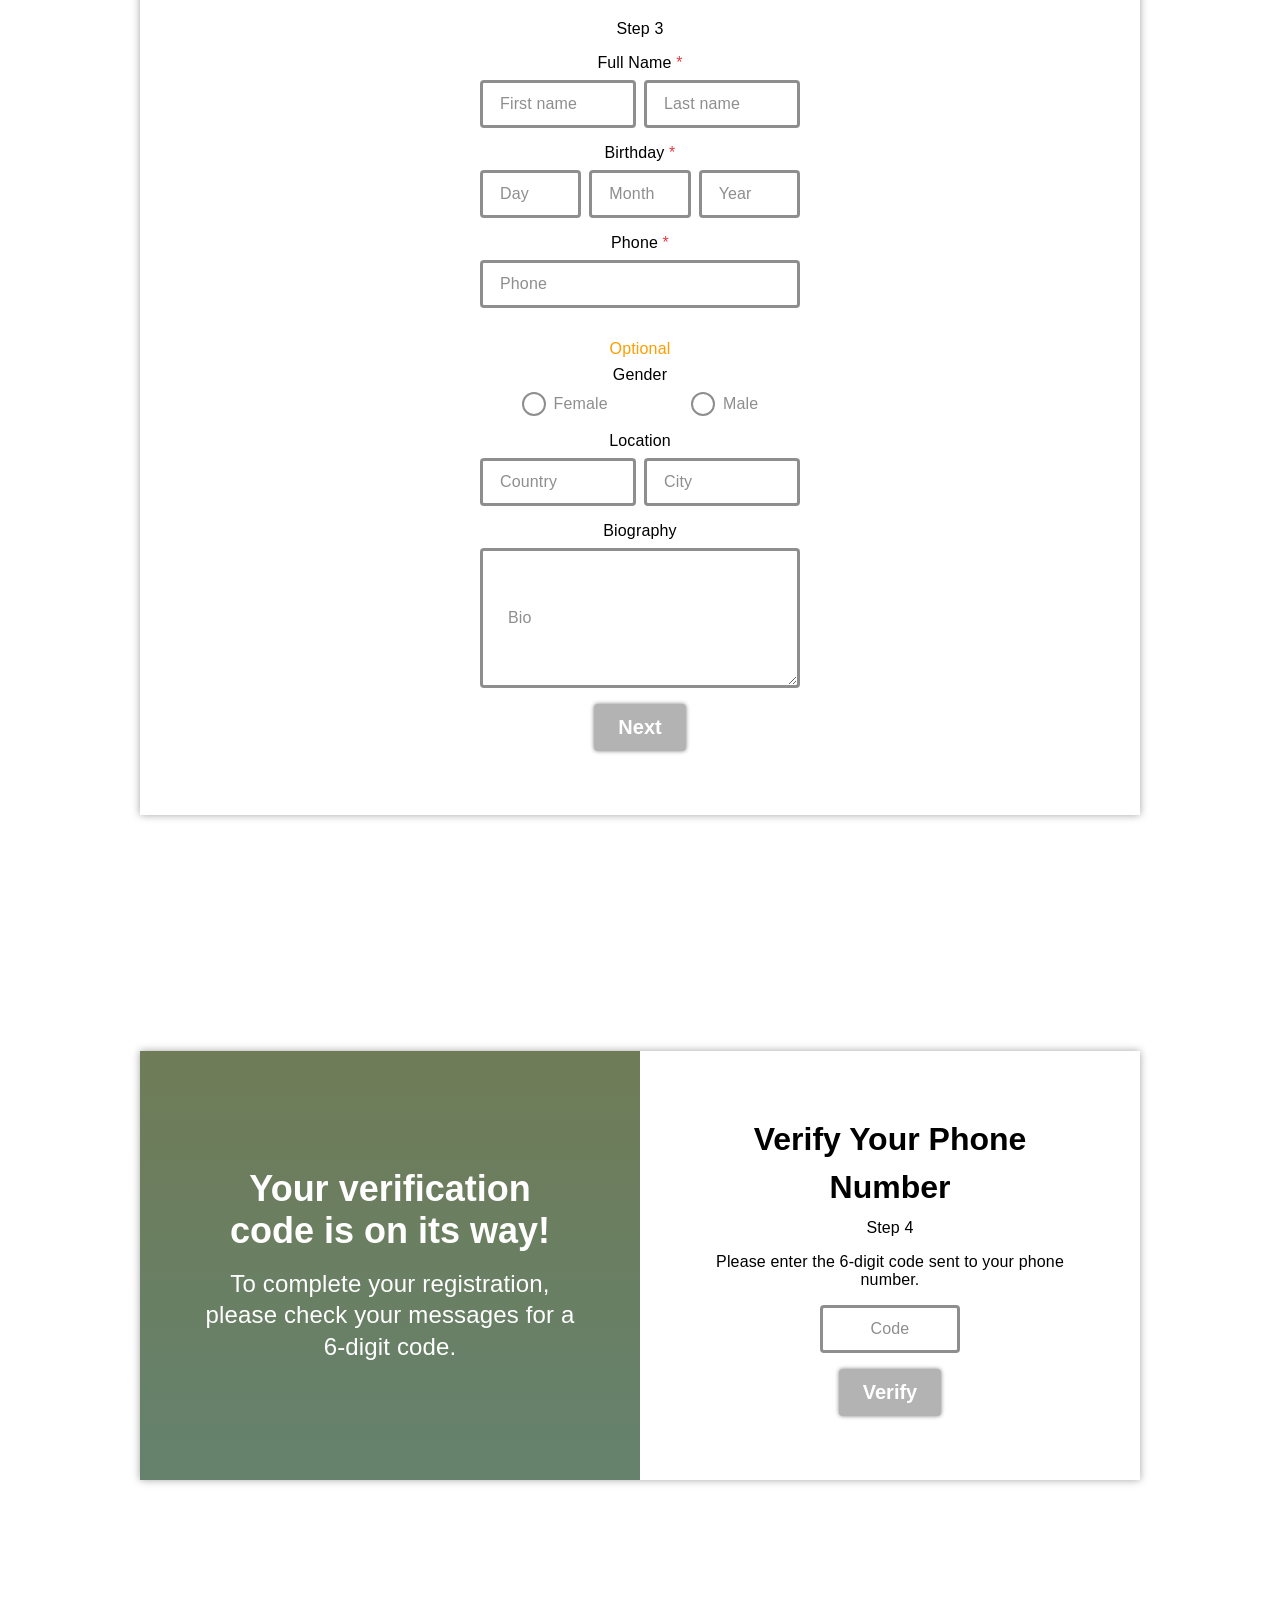
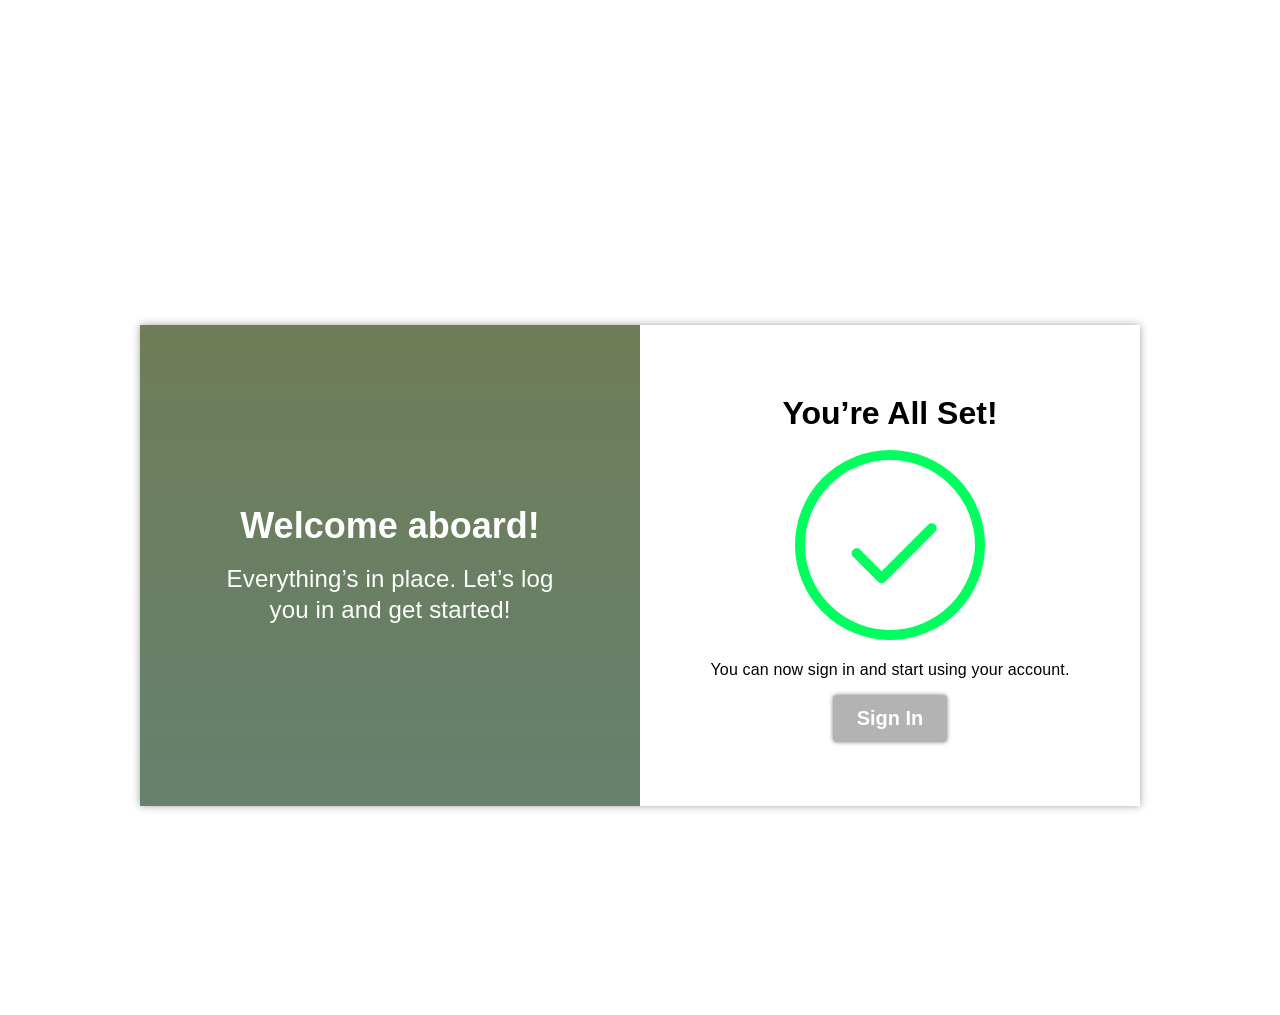
==== commit e54842ce: "Language switcher fixed on FIXED.html and FIXED.css." ====
--- a/FIXED.html
+++ b/FIXED.html
@@ -12,10 +12,16 @@
     <!-- NAVIGATION - START -->
     <nav>
       <div class="nav-container">
+        <!-- LANGUAGE SWITCHER -->
+        <div class="lang-switcher">
+          <button type="button" class="lang-btn">TR</button>
+          <button type="button" class="lang-btn">EN</button>
+        </div>
+        <!-- NAV LOGO -->
         <div id="nav-logo">
           <img src="./images/icons/logo-icon.svg" alt="Taner Talas's logo" />
         </div>
-
+        <!-- NAV MENU -->
         <ul class="navbar">
           <li id="portfolio-link" class="nav-link">
             <a href="https://tanertalas.github.io" data-i18n="nav.portfolio"
@@ -33,7 +39,7 @@
             </button>
           </li>
         </ul>
-
+        <!-- NAV THEME SWITCHER -->
         <button id="themeButton" aria-label="Toggle light / dark mode">
           <span class="themeIcon-wrapper">
             <img src="./images/sun.svg" alt="" class="themeIcon sun" />
@@ -44,12 +50,6 @@
     </nav>
 
     <!-- NAVIGATION - END -->
-
-    <!-- language switcher -->
-    <div class="lang-switcher">
-      <button type="button" class="lang-btn">TR</button>
-      <button type="button" class="lang-btn">EN</button>
-    </div>
 
     <!-- PROGRESS BAR - START -->
     <div class="progress-wrapper">
@@ -60,7 +60,7 @@
       </div>
     </div>
     <!-- PROGRESS BAR - END -->
-     
+
     <!-- SIGN IN - START -->
     <!-- SIGN IN - 1 - START -->
     <section aria-hidden="false">
--- a/FIXED.css
+++ b/FIXED.css
@@ -149,10 +149,42 @@
 }
 
 .nav-container {
+  position: relative;
   padding: 0 24px;
   width: 100%;
   max-width: 1248px;
   display: flex;
+}
+
+/* Language  */
+.lang-switcher {
+  position: absolute;
+  top: 58px;
+  right: 0;
+  padding: 24px;
+  display: flex;
+  gap: 8px;
+  z-index: 10;
+}
+
+.lang-btn {
+  background-color: white;
+  border: 1px solid #ccc;
+  border-radius: 4px;
+  padding: 8px 12px;
+  font-size: 0.9rem;
+  cursor: pointer;
+  transition: background-color 0.3s ease;
+}
+
+.lang-btn:hover {
+  background-color: rgb(242, 242, 242);
+}
+
+.lang-btn.active {
+  background: #593cc3;
+  color: #fff;
+  border-color: #593cc3;
 }
 
 /* active link */
@@ -174,7 +206,6 @@
   height: 48px;
   transition: filter 0.4s ease;
 }
-
 /* Nav links and buttons */
 .navbar {
   display: flex;
@@ -276,42 +307,6 @@
 }
 
 /* ******************** NAVIGATION - END ******************** */
-
-/* language - start  DEĞİŞEECEEKKKKKKKKKK!!!!!!!!!!!!!!!!!!!!!!!!!!!!!!!!!!!!!!!!!!!!!!!!!!!!!!!!!!!!!!!!!!!*/
-.lang-switcher {
-  position: fixed;
-  bottom: 12px;
-  left: 50%;
-  transform: translateX(-50%);
-  display: flex;
-  gap: 8px;
-  z-index: 999999;
-}
-
-.lang-btn {
-  background: #f1f1f1;
-  border: 1px solid #ccc;
-  border-radius: 6px;
-  padding: 6px 12px;
-  font-size: 14px;
-  cursor: pointer;
-  transition:
-    background 0.3s ease,
-    transform 0.2s ease;
-}
-
-.lang-btn:hover {
-  background: #e0e0e0;
-  transform: scale(1.05);
-}
-
-.lang-btn.active {
-  background: #593cc3;
-  color: #fff;
-  border-color: #593cc3;
-}
-/* ******************** NAVIGATION - END ******************** */
-
 /* ******************** SECTION SETTINGS - START ******************** */
 section > div {
   min-height: 100vh;
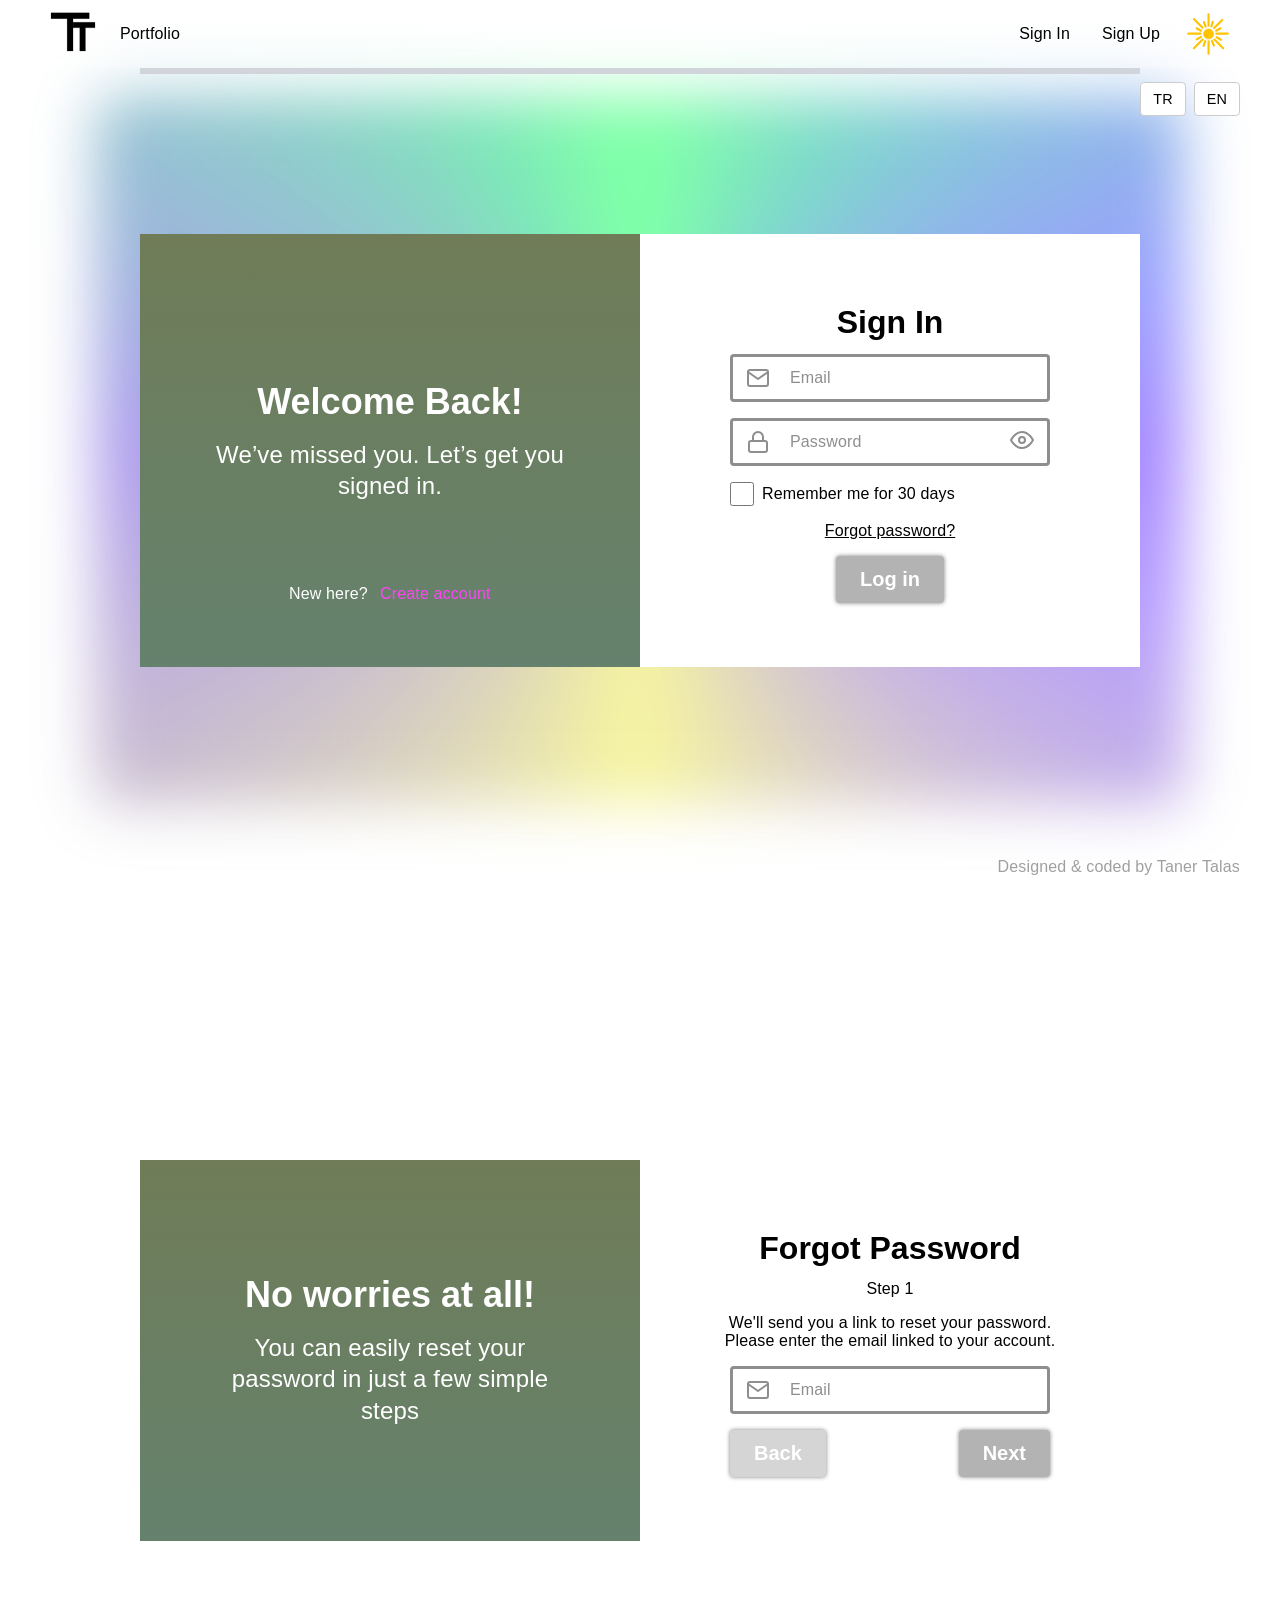
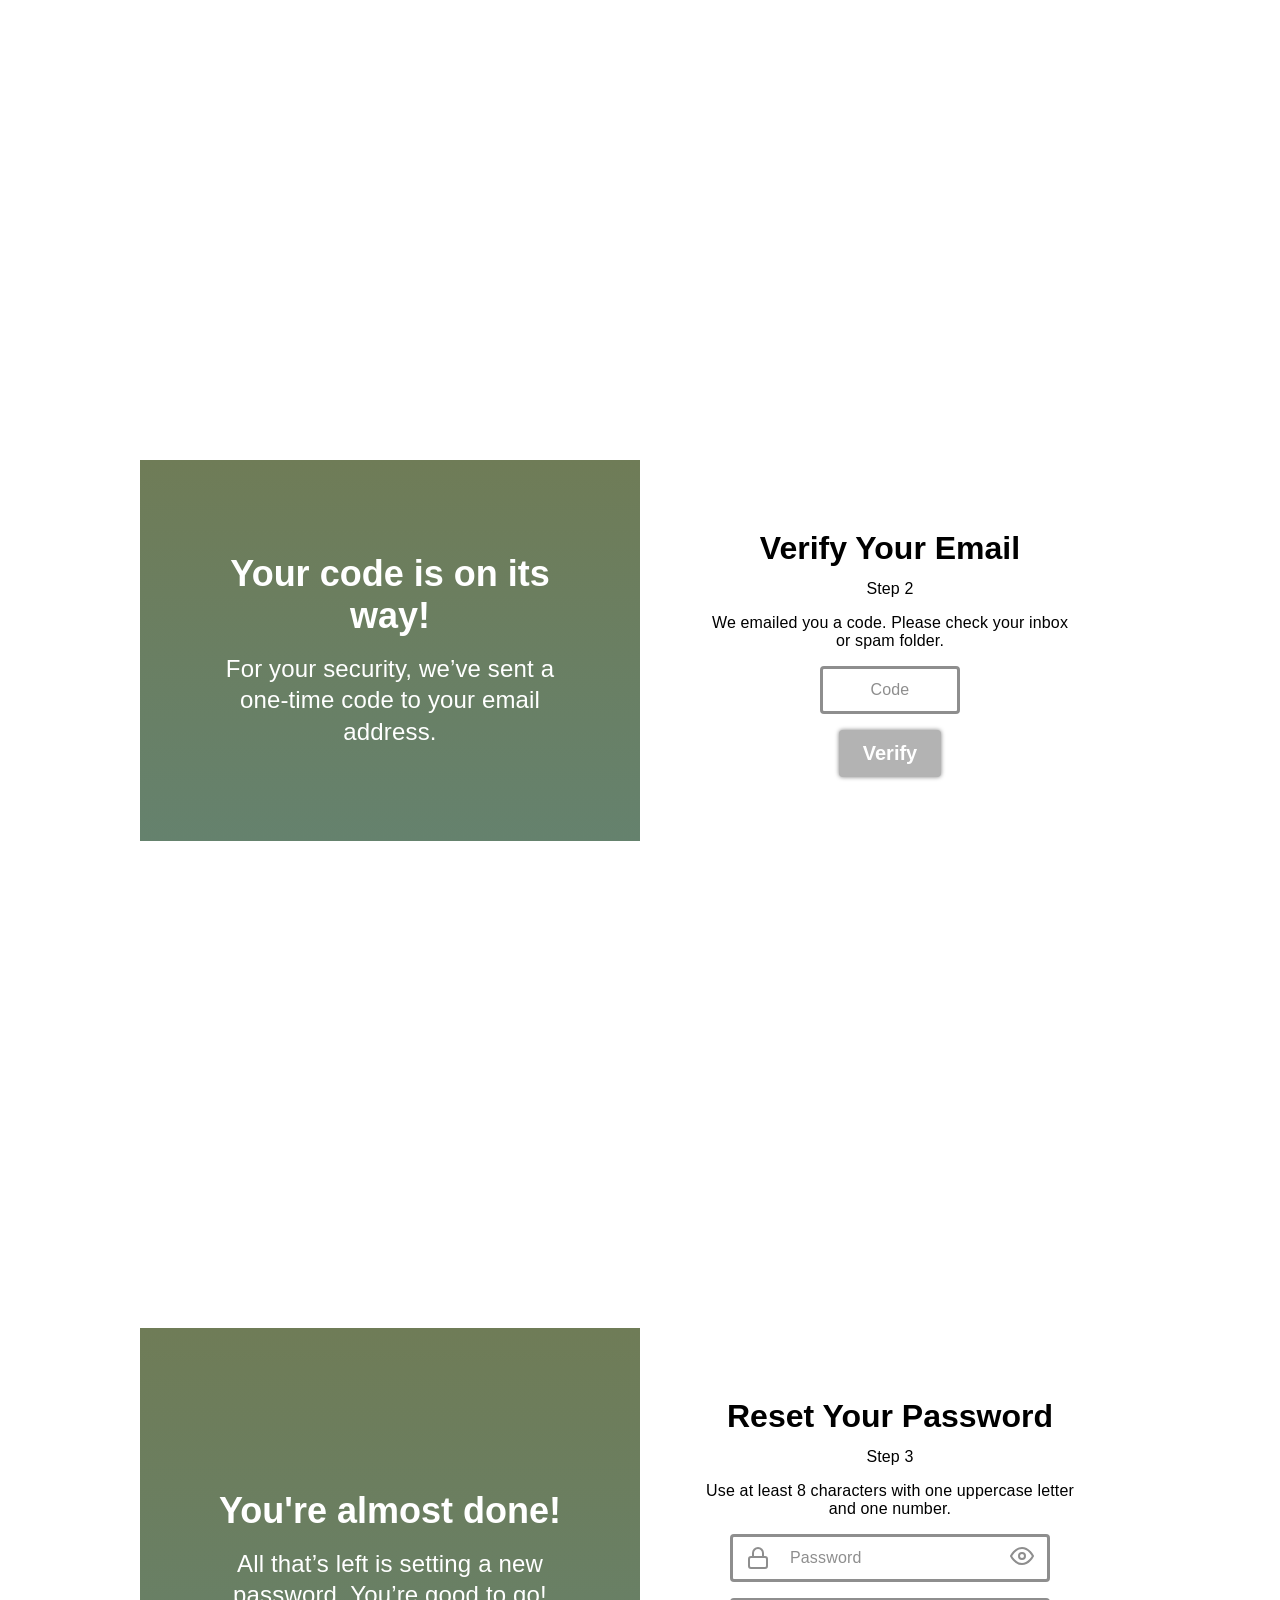
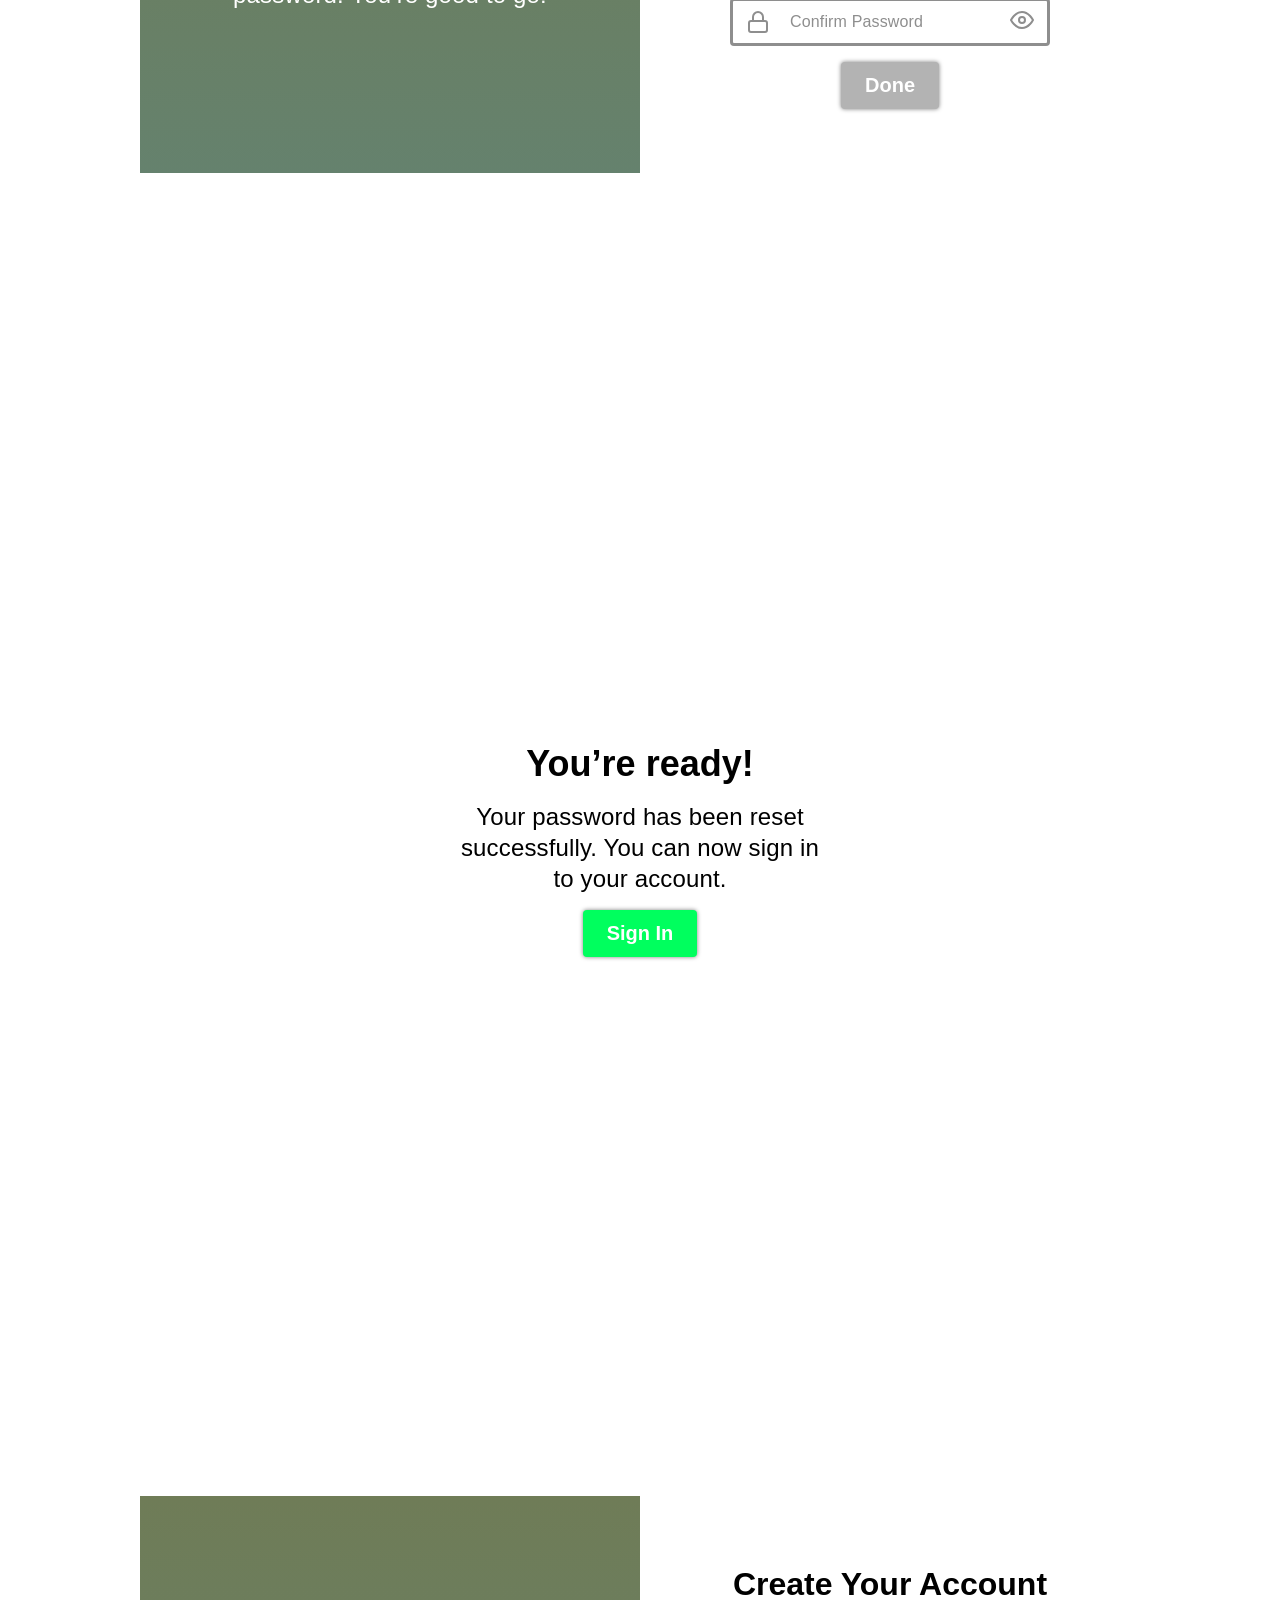
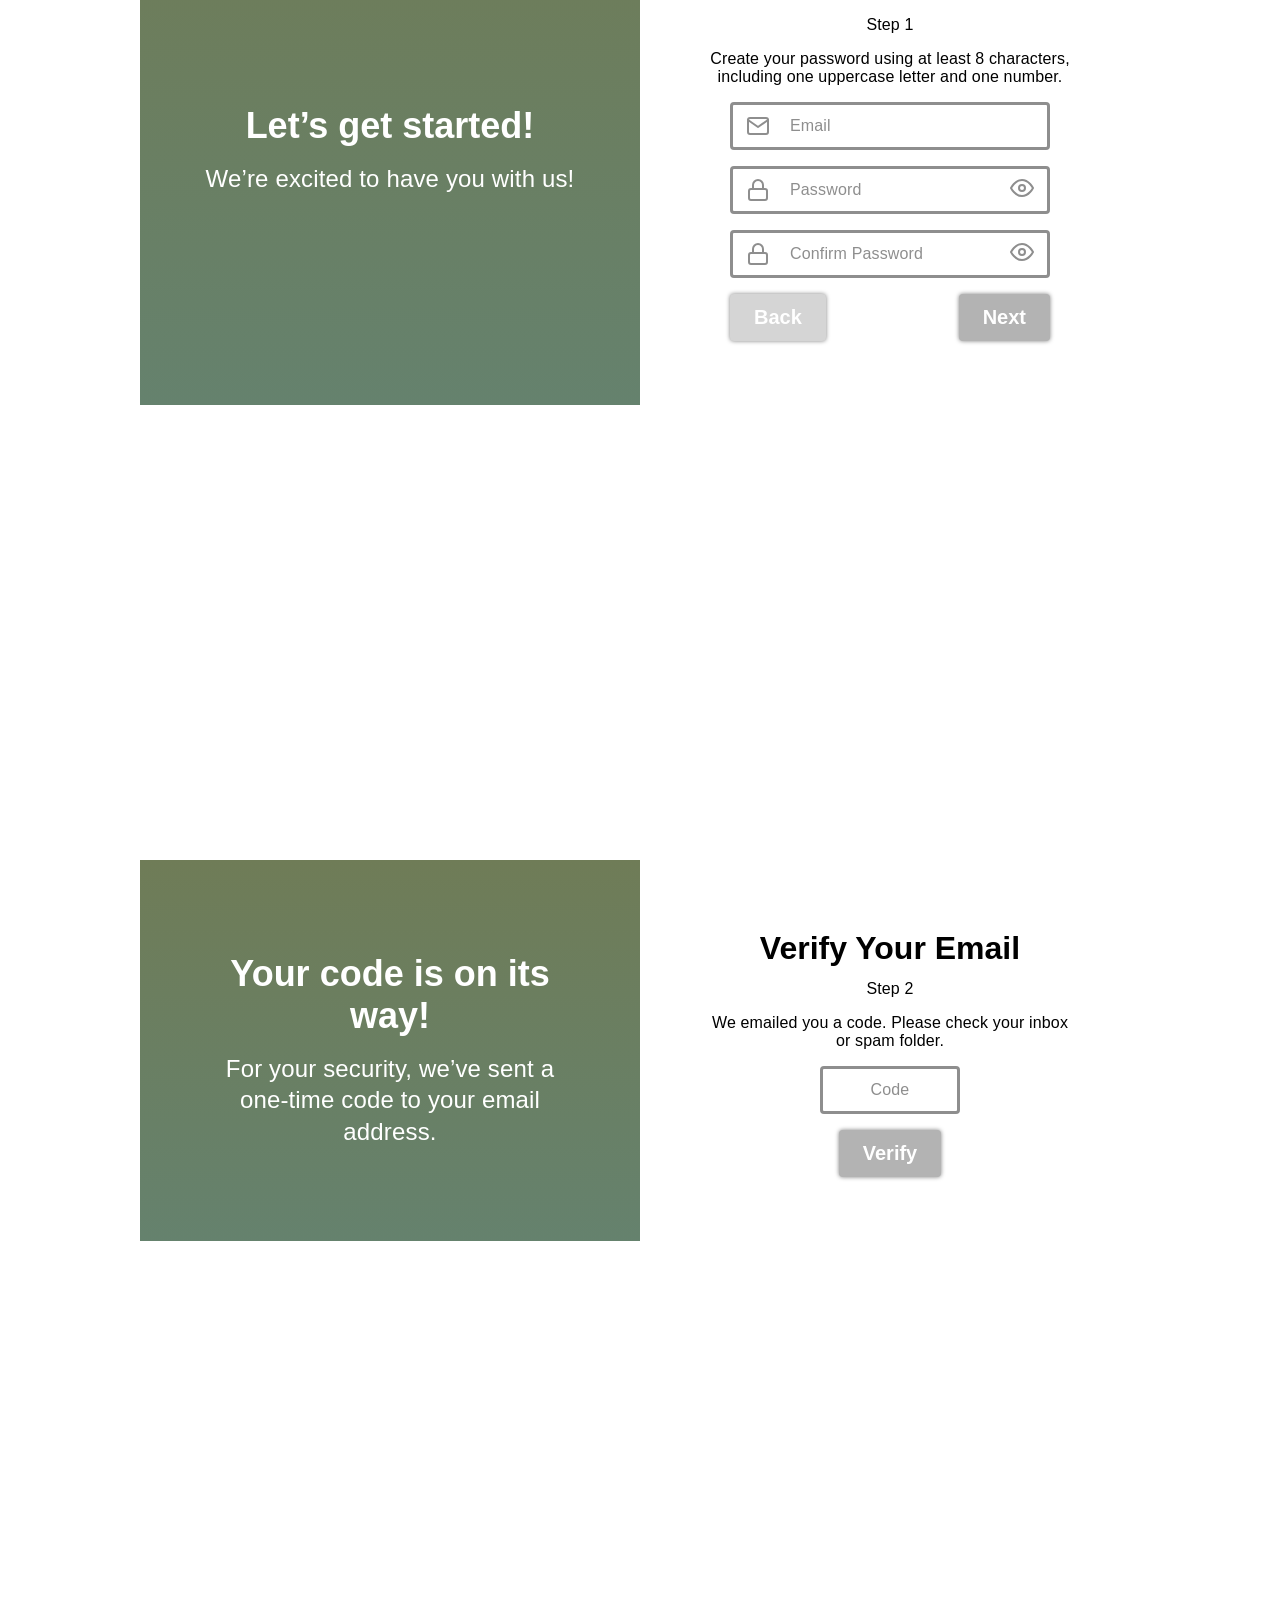
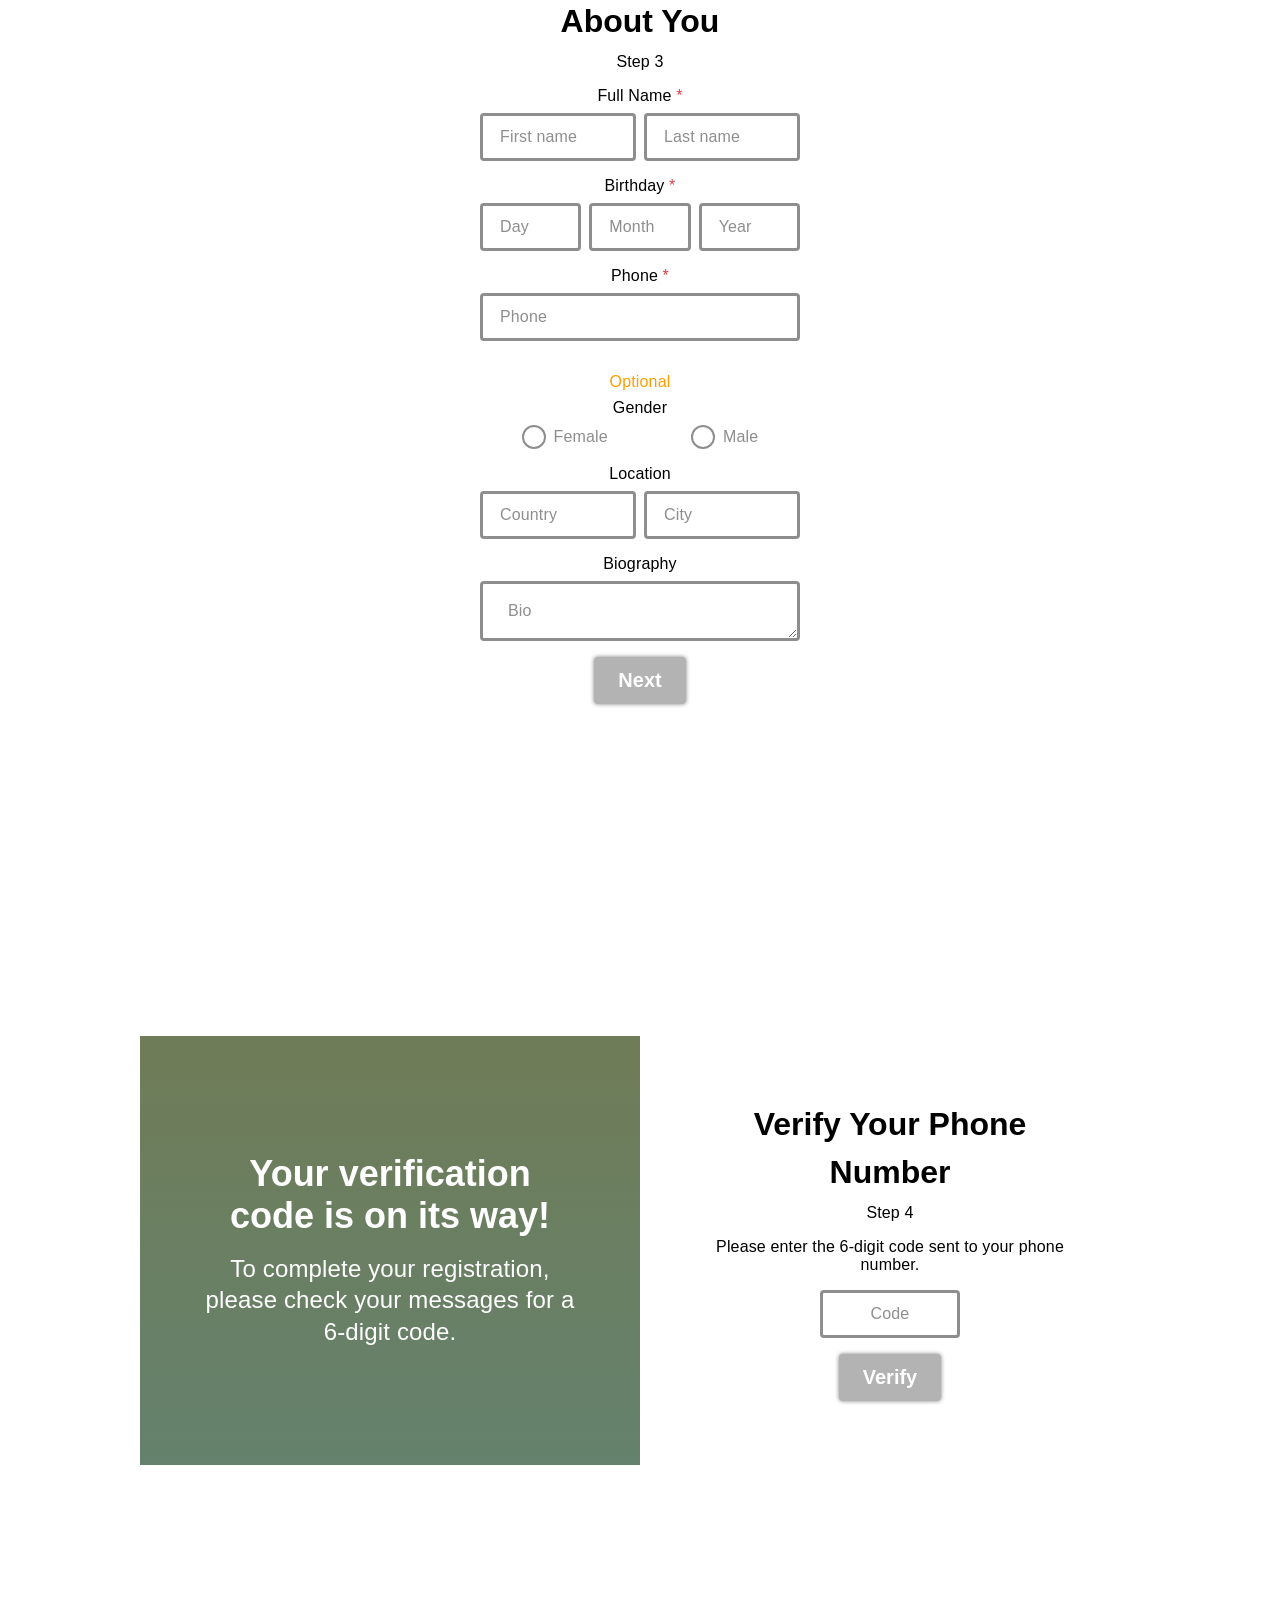
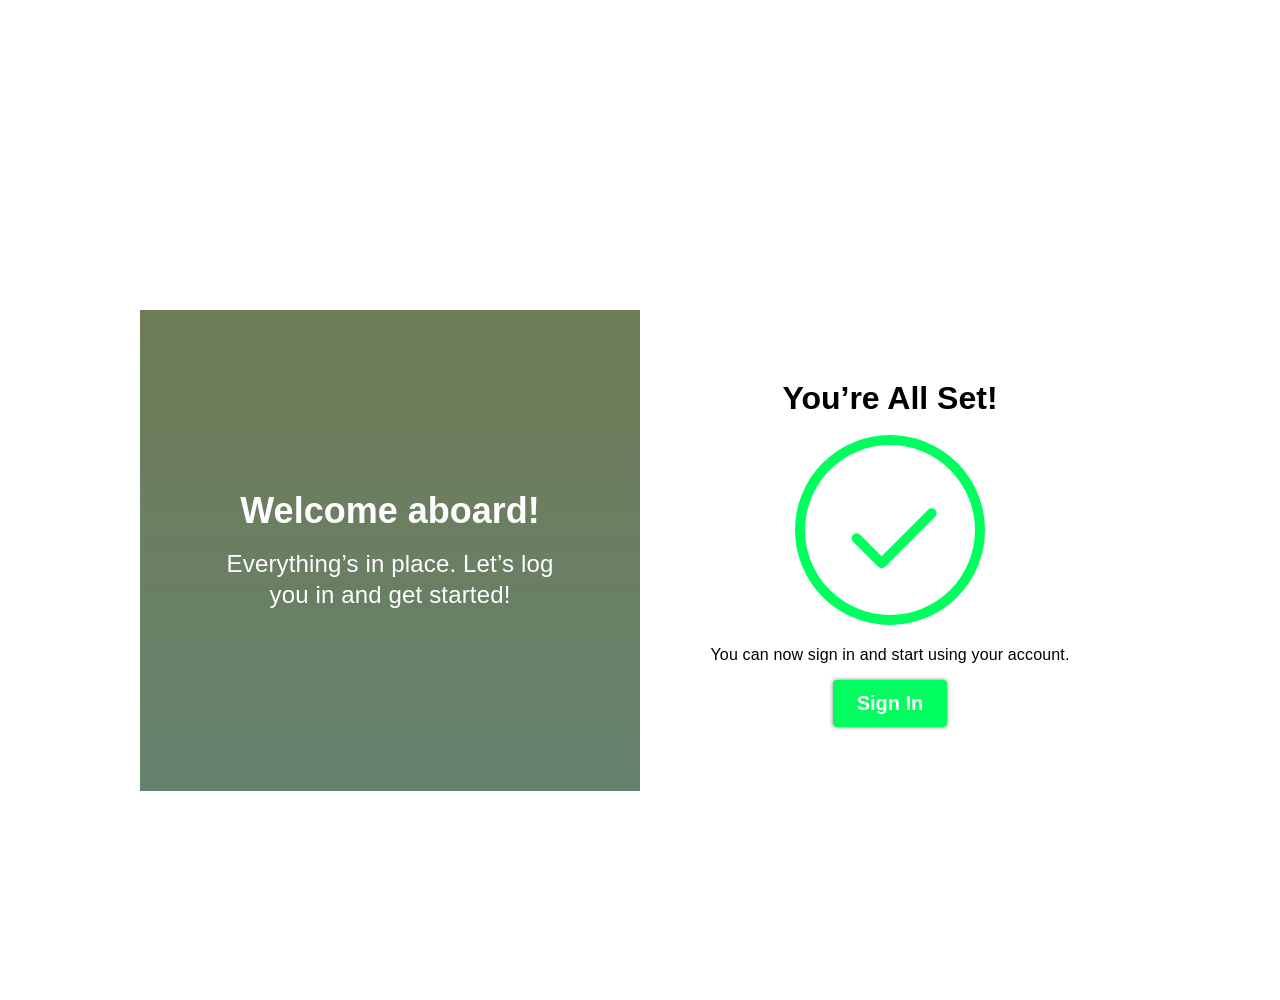
==== commit dd1c8c65: "In FIXED.html, the naming for the id, name, and for attributes of the forms have been corrected. The" ====
--- a/FIXED.html
+++ b/FIXED.html
@@ -92,14 +92,14 @@
               <div class="input-group">
                 <input
                   type="email"
-                  id="sign-in-email"
-                  name="sign-in-email"
+                  id="signIn-email"
+                  name="signIn-email"
                   placeholder="you@example.com"
                   required
                   autocomplete="off"
                   data-i18n-placeholder="common.email.placeholder"
                 />
-                <label for="sign-in-email" data-i18n="common.email.label"
+                <label for="signIn-email" data-i18n="common.email.label"
                   >Email</label
                 >
                 <img
@@ -112,14 +112,14 @@
               <div class="input-group">
                 <input
                   type="password"
-                  id="sign-in-password"
-                  name="sign-in-password"
+                  id="signIn-password"
+                  name="signIn-password"
                   placeholder="••••••••"
                   required
                   autocomplete="off"
                   minlength="8"
                 />
-                <label for="sign-in-password" data-i18n="common.password"
+                <label for="signIn-password" data-i18n="common.password"
                   >Password</label
                 >
                 <img
@@ -131,7 +131,6 @@
                   type="button"
                   class="show-pass"
                   aria-label="Show password"
-                  tabindex="-1"
                 >
                   <img
                     src="./images/icons/show-password-icon.svg"
@@ -143,10 +142,10 @@
               <div class="remember-me">
                 <input
                   type="checkbox"
-                  id="sign-in-remember"
-                  name="sign-in-remember"
-                />
-                <label for="sign-in-remember" data-i18n="signin.right.remember"
+                  id="signIn-remember"
+                  name="signIn-remember"
+                />
+                <label for="signIn-remember" data-i18n="signin.right.remember"
                   >Remember me for 30 days</label
                 >
               </div>
@@ -161,7 +160,7 @@
               <!-- SIGN_IN_1_RIGHT - LOG IN BUTTON -->
               <button
                 type="submit"
-                class="btn logIn-btn"
+                class="btn btn-default"
                 data-i18n="common.log_in"
               >
                 Log in
@@ -201,14 +200,14 @@
               <div class="input-group">
                 <input
                   type="email"
-                  id="forgot-pass-email"
-                  name="forgot-pass-email"
+                  id="forgotPass-1-email"
+                  name="forgotPass-1-email"
                   placeholder="you@example.com"
                   required
                   autocomplete="off"
                   data-i18n-placeholder="common.email.placeholder"
                 />
-                <label for="forgot-pass-email" data-i18n="common.email.label"
+                <label for="forgotPass-1-email" data-i18n="common.email.label"
                   >Email</label
                 >
                 <img
@@ -221,14 +220,14 @@
               <div class="button-group">
                 <button
                   type="button"
-                  class="btn back-btn"
+                  class="btn btn-secondary"
                   data-i18n="common.back"
                 >
                   Back
                 </button>
                 <button
                   type="submit"
-                  class="btn next-btn"
+                  class="btn btn-default"
                   data-i18n="common.next"
                 >
                   Next
@@ -263,8 +262,8 @@
                 <input
                   type="text"
                   class="verification-code"
-                  id="forgotPass-verificationCode"
-                  name="forgot-pass-verification-code"
+                  id="forgotPass-2-verificationCode"
+                  name="forgotPass-2-verificationCode"
                   placeholder="1 2 3 4 5 6"
                   required
                   inputmode="numeric"
@@ -272,14 +271,14 @@
                   maxlength="11"
                   autocomplete="off"
                 />
-                <label for="forgotPass-verificationCode" data-i18n="common.code"
+                <label for="forgotPass-2-verificationCode" data-i18n="common.code"
                   >Code</label
                 >
               </div>
               <!-- FORGOT_PASS_2_RIGHT - VERIFY BUTTON -->
               <button
                 type="submit"
-                class="btn verify-btn"
+                class="btn btn-default"
                 data-i18n="common.verify"
               >
                 Verify
@@ -312,15 +311,47 @@
               <div class="input-group">
                 <input
                   type="password"
-                  id="forgot-pass-password"
-                  name="forgot-pass-password"
+                  id="forgotPass-3-password"
+                  name="forgotPass-3-password"
                   placeholder="••••••••"
                   required
                   autocomplete="off"
                   minlength="8"
                 />
-                <label for="forgot-pass-password" data-i18n="common.password"
+                <label for="forgotPass-3-password" data-i18n="common.password"
                   >Password</label
+                >
+                <img
+                  src="./images/icons/password-icon.svg"
+                  alt="Password field icon"
+                  class="input-icon"
+                />
+                <button
+                  type="button"
+                  class="show-pass"
+                  aria-label="Show password"
+                >
+                  <img
+                    src="./images/icons/show-password-icon.svg"
+                    alt="show password icon"
+                  />
+                </button>
+              </div>
+              <!-- FORGOT_PASS_3_RIGHT - CONFIRM PASSWORD INPUT -->
+              <div class="input-group">
+                <input
+                  type="password"
+                  id="forgotPass-3-confirmPassword"
+                  name="forgotPass-3-confirmPassword"
+                  placeholder="••••••••"
+                  required
+                  autocomplete="off"
+                  minlength="8"
+                />
+                <label
+                  for="forgotPass-3-confirmPassword"
+                  data-i18n="common.confirm_password"
+                  >Confirm Password</label
                 >
                 <img
                   src="./images/icons/password-icon.svg"
@@ -335,47 +366,14 @@
                 >
                   <img
                     src="./images/icons/show-password-icon.svg"
-                    alt="show password icon"
-                  />
-                </button>
-              </div>
-              <!-- FORGOT_PASS_3_RIGHT - CONFIRM PASSWORD INPUT -->
-              <div class="input-group">
-                <input
-                  type="password"
-                  id="forgot-pass-confirm-password"
-                  name="forgot-pass-confirm-password"
-                  placeholder="••••••••"
-                  required
-                  autocomplete="off"
-                  minlength="8"
-                />
-                <label
-                  for="forgot-pass-confirm-password"
-                  data-i18n="common.confirm_password"
-                  >Confirm Password</label
-                >
-                <img
-                  src="./images/icons/password-icon.svg"
-                  alt="Password field icon"
-                  class="input-icon"
-                />
-                <button
-                  type="button"
-                  class="show-pass"
-                  aria-label="Show password"
-                  tabindex="-1"
-                >
-                  <img
-                    src="./images/icons/show-password-icon.svg"
-                    alt="show password icon"
+                    alt="Show password icon"
                   />
                 </button>
               </div>
               <!-- FORGOT_PASS_3_RIGHT - DONE BUTTON -->
               <button
                 type="submit"
-                class="btn done-btn"
+                class="btn btn-default"
                 data-i18n="common.done"
               >
                 Done
@@ -398,7 +396,7 @@
             <!-- FORGOT_PASSWORD_4_RIGHT - SIGN IN BUTTON -->
             <button
               type="button"
-              class="btn signIn-btn"
+              class="btn btn-valid"
               data-i18n="common.sign_in"
             >
               Sign In
@@ -437,14 +435,14 @@
               <div class="input-group">
                 <input
                   type="email"
-                  id="sign-up-email"
-                  name="sign-up-email"
+                  id="signUp-1-email"
+                  name="signUp-1-email"
                   placeholder="you@example.com"
                   required
                   autocomplete="off"
                   data-i18n-placeholder="common.email.placeholder"
                 />
-                <label for="sign-up-email" data-i18n="common.email.label"
+                <label for="signUp-1-email" data-i18n="common.email.label"
                   >Email</label
                 >
                 <img
@@ -457,14 +455,14 @@
               <div class="input-group">
                 <input
                   type="password"
-                  id="sign-up-password"
-                  name="sign-up-password"
+                  id="signUp-1-password"
+                  name="signUp-1-password"
                   placeholder="••••••••"
                   required
                   autocomplete="off"
                   minlength="8"
                 />
-                <label for="sign-up-password" data-i18n="common.password"
+                <label for="signUp-1-password" data-i18n="common.password"
                   >Password</label
                 >
                 <img
@@ -476,7 +474,6 @@
                   type="button"
                   class="show-pass"
                   aria-label="Show password"
-                  tabindex="-1"
                 >
                   <img
                     src="./images/icons/show-password-icon.svg"
@@ -488,15 +485,15 @@
               <div class="input-group">
                 <input
                   type="password"
-                  id="sign-up-confirm-password"
-                  name="sign-up-confirm-password"
+                  id="signUp-1-confirmPassword"
+                  name="signUp-1-confirmPassword"
                   placeholder="••••••••"
                   required
                   autocomplete="off"
                   minlength="8"
                 />
                 <label
-                  for="sign-up-confirm-password"
+                  for="signUp-1-confirmPassword"
                   data-i18n="common.confirm_password"
                   >Confirm Password</label
                 >
@@ -509,11 +506,10 @@
                   type="button"
                   class="show-pass"
                   aria-label="Show password"
-                  tabindex="-1"
                 >
                   <img
                     src="./images/icons/show-password-icon.svg"
-                    alt="show password icon"
+                    alt="Show password icon"
                   />
                 </button>
               </div>
@@ -521,14 +517,14 @@
               <div class="button-group">
                 <button
                   type="button"
-                  class="btn back-btn"
+                  class="btn btn-secondary"
                   data-i18n="common.back"
                 >
                   Back
                 </button>
                 <button
                   type="submit"
-                  class="btn next-btn"
+                  class="btn btn-default"
                   data-i18n="common.next"
                 >
                   Next
@@ -564,8 +560,8 @@
               <div class="input-group">
                 <input
                   type="text"
-                  id="signUp-verificationCode"
-                  name="sign-up-verification-code"
+                  id="signUp-2-verificationCode"
+                  name="signUp-2-verificationCode"
                   placeholder="1 2 3 4 5 6"
                   required
                   inputmode="numeric"
@@ -573,14 +569,14 @@
                   maxlength="11"
                   autocomplete="off"
                 />
-                <label for="signUp-verificationCode" data-i18n="common.code"
+                <label for="signUp-2-verificationCode" data-i18n="common.code"
                   >Code</label
                 >
               </div>
               <!-- SIGN_UP_2_RIGHT - VERIFY INPUT -->
               <button
                 type="submit"
-                class="btn verify-btn"
+                class="btn btn-default"
                 data-i18n="common.verify"
               >
                 Verify
@@ -609,14 +605,14 @@
                   <div class="input-group">
                     <input
                       type="text"
-                      id="sign-up-firstname"
-                      name="sign-up-firstname"
+                      id="signUp-3-firstName"
+                      name="signUp-3-firstName"
                       placeholder="Taner"
                       required
                       autocomplete="off"
                     />
                     <label
-                      for="sign-up-firstname"
+                      for="signUp-3-firstName"
                       data-i18n="signup.step3.right.first_name"
                       >First name</label
                     >
@@ -625,14 +621,14 @@
                   <div class="input-group">
                     <input
                       type="text"
-                      id="sign-up-lastname"
-                      name="sign-up-lastname"
+                      id="signUp-3-lastName"
+                      name="signUp-3-lastName"
                       placeholder="Talas"
                       required
                       autocomplete="off"
                     />
                     <label
-                      for="sign-up-lastname"
+                      for="signUp-3-lastName"
                       data-i18n="signup.step3.right.last_name"
                       >Last name</label
                     >
@@ -649,8 +645,8 @@
                   <div class="input-group">
                     <input
                       type="number"
-                      id="sign-up-day"
-                      name="sign-up-day"
+                      id="signUp-3-day"
+                      name="signUp-3-day"
                       placeholder="27"
                       required
                       autocomplete="off"
@@ -658,7 +654,7 @@
                       max="31"
                       inputmode="numeric"
                     />
-                    <label for="sign-up-day" data-i18n="signup.step3.right.day"
+                    <label for="signUp-3-day" data-i18n="signup.step3.right.day"
                       >Day</label
                     >
                   </div>
@@ -666,8 +662,8 @@
                   <div class="input-group">
                     <input
                       type="text"
-                      id="sign-up-month"
-                      name="sign-up-month"
+                      id="signUp-3-month"
+                      name="signUp-3-month"
                       placeholder="09"
                       required
                       inputmode="numeric"
@@ -676,7 +672,7 @@
                       maxlength="2"
                     />
                     <label
-                      for="sign-up-month"
+                      for="signUp-3-month"
                       data-i18n="signup.step3.right.month"
                       >Month</label
                     >
@@ -685,8 +681,8 @@
                   <div class="input-group">
                     <input
                       type="number"
-                      id="sign-up-year"
-                      name="sign-up-year"
+                      id="signUp-3-year"
+                      name="signUp-3-year"
                       placeholder="2005"
                       required
                       autocomplete="off"
@@ -695,7 +691,7 @@
                       inputmode="numeric"
                     />
                     <label
-                      for="sign-up-year"
+                      for="signUp-3-year"
                       data-i18n="signup.step3.right.year"
                       >Year</label
                     >
@@ -711,8 +707,8 @@
                   <input
                     type="tel"
                     inputmode="numeric"
-                    id="sign-up-phone"
-                    name="sign-up-phone"
+                    id="signUp-3-phone"
+                    name="signUp-3-phone"
                     placeholder="+90 5xx xxx xx xx"
                     required
                     autocomplete="off"
@@ -720,7 +716,7 @@
                     pattern="\+90\s5\d{2}\s\d{3}\s\d{2}\s\d{2}"
                   />
                   <label
-                    for="sign-up-phone"
+                    for="signUp-3-phone"
                     data-i18n="signup.step3.right.phone"
                     >Phone</label
                   >
@@ -738,22 +734,22 @@
                 <div class="gender-group">
                   <input
                     type="radio"
-                    id="gender-female"
-                    name="sign-up-gender"
+                    id="signUp-3-genderFemale"
+                    name="signUp-3-gender"
                     value="female"
                   />
-                  <label for="gender-female" class="gender-option">
+                  <label for="signUp-3-genderFemale" class="gender-option">
                     <span class="custom-radio"></span>
                     <span data-i18n="signup.step3.right.female">Female</span>
                   </label>
 
                   <input
                     type="radio"
-                    id="gender-male"
-                    name="sign-up-gender"
+                    id="signUp-3-genderMale"
+                    name="signUp-3-gender"
                     value="male"
                   />
-                  <label for="gender-male" class="gender-option">
+                  <label for="signUp-3-genderMale" class="gender-option">
                     <span class="custom-radio"></span>
                     <span data-i18n="signup.step3.right.male">Male</span>
                   </label>
@@ -769,14 +765,14 @@
                   <div class="input-group">
                     <input
                       type="text"
-                      id="sign-up-country"
-                      name="sign-up-country"
+                      id="signUp-3-country"
+                      name="signUp-3-country"
                       placeholder="Turkey"
                       autocomplete="off"
                       data-i18n-placeholder="signup.step3.right.turkey"
                     />
                     <label
-                      for="sign-up-country"
+                      for="signUp-3-country"
                       data-i18n="signup.step3.right.country"
                       >Country</label
                     >
@@ -785,14 +781,14 @@
                   <div class="input-group">
                     <input
                       type="text"
-                      id="sign-up-city"
-                      name="sign-up-city"
+                      id="signUp-3-city"
+                      name="signUp-3-city"
                       placeholder="Istanbul"
                       autocomplete="off"
                       data-i18n-placeholder="signup.step3.right.istanbul"
                     />
                     <label
-                      for="sign-up-city"
+                      for="signUp-3-city"
                       data-i18n="signup.step3.right.city"
                       >City</label
                     >
@@ -806,13 +802,13 @@
                 </p>
                 <div class="input-group">
                   <textarea
-                    id="sign-up-bio"
-                    name="sign-up-bio"
+                    id="signUp-3-bio"
+                    name="signUp-3-bio"
                     placeholder="Work in progress..."
                     autocomplete="off"
                     data-i18n-placeholder="signup.step3.right.bio_text"
                   ></textarea>
-                  <label for="sign-up-bio" data-i18n="signup.step3.right.bio"
+                  <label for="signUp-3-bio" data-i18n="signup.step3.right.bio"
                     >Bio</label
                   >
                 </div>
@@ -820,7 +816,7 @@
               <!-- SIGN_UP_3_RIGHT - NEXT BUTTON -->
               <button
                 type="submit"
-                class="btn next-btn"
+                class="btn btn-default"
                 data-i18n="common.next"
               >
                 Next
@@ -843,12 +839,12 @@
             Do you confirm the information you entered?
           </p>
           <div class="overlay-buttons">
-            <button type="button" class="btn back-btn" data-i18n="common.back">
+            <button type="button" class="btn btn-secondary" data-i18n="common.back">
               Back
             </button>
             <button
               type="button"
-              class="btn proceed-btn"
+              class="btn btn-valid"
               data-i18n="common.proceed"
             >
               Proceed
@@ -884,8 +880,8 @@
               <div class="input-group">
                 <input
                   type="text"
-                  id="sign-up-phone-verification-code"
-                  name="sign-up-phone-verification-code"
+                  id="signUp-4-verificationCode"
+                  name="signUp-4-verificationCode"
                   placeholder="1 2 3 4 5 6"
                   required
                   inputmode="numeric"
@@ -894,7 +890,7 @@
                   autocomplete="off"
                 />
                 <label
-                  for="sign-up-phone-verification-code"
+                  for="signUp-4-verificationCode"
                   data-i18n="common.code"
                   >Code</label
                 >
@@ -902,7 +898,7 @@
               <!-- SIGN_UP_4_RIGHT - VERIFY BUTTON -->
               <button
                 type="submit"
-                class="btn verify-btn"
+                class="btn btn-default"
                 data-i18n="common.verify"
               >
                 Verify
@@ -950,7 +946,7 @@
             <!-- SIGN_UP_5_RIGHT - SIGN IN BUTTON -->
             <button
               type="button"
-              class="btn to-signIn-btn"
+              class="btn btn-valid"
               data-i18n="common.sign_in"
             >
               Sign In
--- a/FIXED.css
+++ b/FIXED.css
@@ -58,18 +58,14 @@
   background-color: var(--background-color);
   font-family: "Roboto", sans-serif;
   position: relative;
-  min-height: 100svh;
   isolation: isolate;
-  transition: background-color 0.4s ease;
+  overflow-x: hidden;
 }
 
 body::before {
   content: "";
   position: fixed;
-  top: calc(10% + 64px / 2);
-  left: 10%;
-  right: 10%;
-  bottom: calc(10% - 64px / 2);
+  inset: 96px;
   z-index: -1;
   background: conic-gradient(
     from 180deg at 50% 50%,
@@ -86,8 +82,10 @@
   transition: background 0.4s ease;
 }
 
-body.no-scroll {
-  overflow: hidden;
+@keyframes spin {
+  to {
+    transform: rotate(360deg);
+  }
 }
 
 /* ******************** FONT SETTINGS - START ******************** */
@@ -136,6 +134,10 @@
   font-weight: 600;
 }
 
+.lang-btn {
+  font-size: 0.9rem;
+}
+
 /* ******************** FONT SETTINGS - END ******************** */
 
 /* ******************** NAVIGATION - START ******************** */
@@ -146,6 +148,8 @@
   display: flex;
   justify-content: center;
   z-index: 999;
+  backdrop-filter: blur(12px);
+  -webkit-backdrop-filter: blur(12px);
 }
 
 .nav-container {
@@ -172,7 +176,6 @@
   border: 1px solid #ccc;
   border-radius: 4px;
   padding: 8px 12px;
-  font-size: 0.9rem;
   cursor: pointer;
   transition: background-color 0.3s ease;
 }
@@ -201,7 +204,7 @@
 }
 
 #nav-logo > img {
-  filter: var(--logoIcon-filter); /* GÖZ AT */
+  filter: var(--logoIcon-filter);
   width: 48px;
   height: 48px;
   transition: filter 0.4s ease;
@@ -307,68 +310,13 @@
 }
 
 /* ******************** NAVIGATION - END ******************** */
-/* ******************** SECTION SETTINGS - START ******************** */
-section > div {
-  min-height: 100vh;
-  align-items: center;
-  display: flex;
-  justify-content: center;
-  padding: 0 24px;
-}
-
-.left,
-.right {
-  position: relative;
-  display: flex;
-  flex-direction: column;
-  justify-content: center;
-  align-items: center;
-  text-align: center;
-
-  width: 100%;
-  max-width: 500px;
-  padding: 64px;
-}
-
-.left {
-  color: #ffffff;
-  background: linear-gradient(180deg, #6f7c57, #4793b1);
-  animation: gradientFlowVertical 10s ease-in-out infinite;
-  background-size: 100% 400%;
-  left: 0;
-  transition:
-    left 0.4s ease,
-    transform 0.4s ease;
-  z-index: 1;
-}
-
-.right {
-  background-color: white;
-  right: 0;
-  transition:
-    right 0.4s ease,
-    transform 0.4s ease;
-  z-index: 0;
-}
-
-.centered .left {
-  left: 50%;
-  transform: translateX(-50%);
-}
-
-.centered .right {
-  right: 50%;
-  transform: translateX(50%);
-}
-/* ******************** SECTION SETTINGS - END ******************** */
 
 /* ******************** BUTTON SETTINGS - START ******************** */
 .btn {
   border: none;
   cursor: pointer;
-
-  background-color: #b3b3b3;
   padding: 12px 24px;
+  background-color: transparent;
   color: white;
   border-radius: 4px;
   box-shadow: 0 0 4px rgba(0, 0, 0, 0.5);
@@ -378,6 +326,23 @@
     filter 0.3s ease;
 }
 
+.forgotPass-1 .next-btn {
+  padding-left: 36px;
+  padding-right: 36px;
+}
+
+.signUp-1 .next-btn {
+  padding-left: 36px;
+  padding-right: 36px;
+}
+.overlay .proceed-btn {
+  background-color: #00ff5e;
+}
+
+.btn-secondary {
+  background-color: #d5d5d5;
+}
+
 .btn-default {
   background: #b3b3b3;
 }
@@ -395,28 +360,28 @@
 }
 
 .btn:hover {
-  filter: brightness(1.05);
+  filter: brightness(0.95) saturate(1.05);
 }
 /* ******************** BUTTON SETTINGS - END ******************** */
 
 /* ******************** INPUT SETTINGS - START ******************** */
-#forgotPass-verificationCode,
-#signUp-verificationCode,
-#sign-up-phone-verification-code {
+#forgotPass-2-verificationCode,
+#signUp-2-verificationCode,
+#signUp-4-verificationCode {
   max-width: 140px;
   padding-left: 12px;
   text-align: center;
 }
 
-#forgotPass-verificationCode.filled,
-#signUp-verificationCode.filled,
-#sign-up-phone-verification-code.filled {
+#forgotPass-2-verificationCode.filled,
+#signUp-2-verificationCode.filled,
+#signUp-4-verificationCode.filled {
   border-color: #ffbf00 !important;
 }
 
-#forgotPass-verificationCode + label,
-#signUp-verificationCode + label,
-#sign-up-phone-verification-code + label {
+#forgotPass-2-verificationCode + label,
+#signUp-2-verificationCode + label,
+#signUp-4-verificationCode + label {
   left: 50%;
   transform: translateX(-50%) translateY(-50%);
 }
@@ -487,12 +452,11 @@
 
 .show-pass {
   position: absolute;
-  top: 52%;
-  right: 16px;
-  transform: translateY(-50%);
+  right: 0;
+  height: 100%;
+  padding-right: 16px;
   background: none;
   border: none;
-  padding: 0;
   cursor: pointer;
   transition: transform 120ms ease;
 }
@@ -500,12 +464,12 @@
 .show-pass img {
   width: 24px;
   height: 24px;
-  transition: filter 120ms ease;
+  transition: filter 0.12s ease;
 }
 
 .show-pass:hover,
 .show-pass:focus-visible {
-  transform: translateY(-50%) scale(1.05);
+  transform: scale(1.05);
 }
 
 .input-group input[type="password"] {
@@ -575,22 +539,139 @@
 input:focus ~ .show-pass img {
   filter: brightness(0) saturate(100%);
 }
+
+
+@keyframes borderPulse {
+  0% {
+    border-color: #ffbf00;
+  }
+
+  50% {
+    border-color: #00ff5e;
+  }
+
+  100% {
+    border-color: #ffbf00;
+  }
+}
+
+@keyframes iconPulse {
+  0% {
+    filter: brightness(0) saturate(100%) invert(64%) sepia(78%) saturate(1040%)
+      hue-rotate(1deg) brightness(103%) contrast(103%);
+  }
+
+  50% {
+    filter: brightness(0) saturate(100%) invert(61%) sepia(68%) saturate(467%)
+      hue-rotate(75deg) brightness(110%) contrast(105%);
+  }
+
+  100% {
+    filter: brightness(0) saturate(100%) invert(64%) sepia(78%) saturate(1040%)
+      hue-rotate(1deg) brightness(103%) contrast(103%);
+  }
+}
 /* ******************** INPUT SETTINGS - END ******************** */
+
+/* ******************** SECTION SETTINGS - START ******************** */
+section > div {
+  min-height: 100vh;
+  align-items: center;
+  display: flex;
+  justify-content: center;
+  padding: 0 24px;
+}
+
+.signIn-1,
+.forgotPass-1,
+.forgotPass-2,
+.forgotPass-3,
+.signUp-1,
+.signUp-2,
+.signUp-4,
+.signUp-5 {
+  position: relative;
+  display: flex;
+  width: 100%;
+  max-width: 1000px;
+}
+
+.forgotPass-4,
+.signUp-3 {
+  position: relative;
+  display: flex;
+  width: 100%;
+  max-width: 500px;
+}
+
+.left,
+.right {
+  position: relative;
+  display: flex;
+  flex-direction: column;
+  justify-content: center;
+  align-items: center;
+  text-align: center;
+
+  width: 100%;
+  max-width: 500px;
+  padding: 64px;
+  flex: 1;
+}
+
+.left {
+  color: #ffffff;
+  background: linear-gradient(180deg, #6f7c57, #4793b1);
+  background-size: 100% 400%;
+  left: 0;
+  transition:
+    left 0.4s ease,
+    transform 0.4s ease;
+  z-index: 1;
+  animation: gradientFlowVertical 10s ease-in-out infinite;
+}
+
+@keyframes gradientFlowVertical {
+  0% {
+    background-position: 50% 0%;
+  }
+
+  50% {
+    background-position: 50% 100%;
+  }
+
+  100% {
+    background-position: 50% 0%;
+  }
+}
+
+.content {
+  margin: auto 0;
+}
+
+.right {
+  background-color: white;
+  right: 0;
+  transition:
+    right 0.4s ease,
+    transform 0.4s ease;
+  z-index: 0;
+}
+
+.centered .left {
+  left: 50%;
+  transform: translateX(-50%);
+}
+
+.centered .right {
+  right: 50%;
+  transform: translateX(50%);
+}
+/* ******************** SECTION SETTINGS - END ******************** */
 
 /* ******************** SIGN IN - START ******************** */
 /* ********** SIGN IN 1 - START ********** */
-.signIn-1 {
-  position: relative;
-  display: flex;
-  box-shadow: 0 0 8px #0000005c;
-  width: 100%;
-  max-width: 1000px;
-}
 /* SIGN IN 1 LEFT */
-.content {
-  margin: auto 0;
-}
-
 .createAccount-btn {
   display: inline-block;
   background: none;
@@ -616,7 +697,6 @@
 }
 
 /* SIGN IN 1 RIGHT */
-
 form {
   width: 100%;
   max-width: 320px;
@@ -658,134 +738,31 @@
 
 /* ******************** FORGOT PASSWORD - START ******************** */
 /* ********** FORGOT PASSWORD 1 - START ********** */
-.forgotPass-1 {
-  position: relative;
-  display: flex;
-  box-shadow: 0 0 8px #0000005c;
-  width: 100%;
-  max-width: 1000px;
-}
-/* FORGOT PASSWORD 1 LEFT */
-.content {
-  margin: auto 0;
-}
-
 /* FORGOT PASSWORD 1 RIGHT */
 .button-group {
   display: flex;
   justify-content: space-between;
 }
-
-.forgotPass-1 .back-btn {
-  background-color: #d5d5d5;
-}
-
-.forgotPass-1 .next-btn {
-  padding-left: 36px;
-  padding-right: 36px;
-}
 /* ********** FORGOT PASSWORD 1 - END ********** */
-/* ********** FORGOT PASSWORD 2 - START ********** */
-.forgotPass-2 {
-  position: relative;
-  display: flex;
-  box-shadow: 0 0 8px #0000005c;
-  width: 100%;
-  max-width: 1000px;
-}
-/* FORGOT PASSWORD 2 LEFT */
-.content {
-  margin: auto 0;
-}
-
-/* ********** FORGOT PASSWORD 2 - END ********** */
-/* ********** FORGOT PASSWORD 3 - START ********** */
-.forgotPass-3 {
-  position: relative;
-  display: flex;
-  box-shadow: 0 0 8px #0000005c;
-  width: 100%;
-  max-width: 1000px;
-}
-/* FORGOT PASSWORD 3 LEFT */
-.content {
-  margin: auto 0;
-}
-/* FORGOT PASSWORD 3 RIGHT */
-.forgotPass-3 .done-btn {
-}
-/* ********** FORGOT PASSWORD 3 - END ********** */
+
 /* ********** FORGOT PASSWORD 4 - START ********** */
-.forgotPass-4 {
-  position: relative;
-  display: flex;
-  box-shadow: 0 0 8px #0000005c;
-  width: 100%;
-  max-width: 500px;
-}
 /* FORGOT PASSWORD 4 RIGHT */
 .forgotPass-4 h3 + p {
   margin-bottom: 16px;
 }
-
-.signIn-btn {
-  background-color: #00ff5e;
-  transition: opacity 0.25s;
-}
 /* ********** FORGOT PASSWORD 4 - END ********** */
 /* ******************** FORGOT PASSWORD - END ******************** */
 
 /* ******************** SIGN UP - START ******************** */
 /* ********** SIGN UP 1 - START ********** */
-.signUp-1 {
-  position: relative;
-  display: flex;
-  box-shadow: 0 0 8px #0000005c;
-  width: 100%;
-  max-width: 1000px;
-}
-/* SIGN UP 1 LEFT */
-.content {
-  margin: auto 0;
-}
-
 /* SIGN UP 1 RIGHT */
 .button-group {
   display: flex;
   justify-content: space-between;
 }
-
-.signUp-1 .back-btn {
-  background-color: #d5d5d5;
-}
-
-.signUp-1 .next-btn {
-  padding-left: 36px;
-  padding-right: 36px;
-}
 /* ********** SIGN UP 1 - END ********** */
-/* ********** SIGN UP 2 - START ********** */
-.signUp-2 {
-  position: relative;
-  display: flex;
-  box-shadow: 0 0 8px #0000005c;
-  width: 100%;
-  max-width: 1000px;
-}
-/* SIGN UP 2 LEFT */
-.content {
-  margin: auto 0;
-}
-/* ********** SIGN UP 2 - END ********** */
+
 /* ********** SIGN UP 3 - START ********** */
-.signUp-3 {
-  position: relative;
-  display: flex;
-  justify-content: center;
-  box-shadow: 0 0 8px #0000005c;
-  width: 100%;
-  max-width: 1000px;
-}
 /* SIGN UP 3 RIGHT */
 /* SIGN UP 3 RIGHT - SETTINGS */
 /* REQUIRED */
@@ -953,36 +930,9 @@
   justify-content: space-around;
 }
 
-.proceed-btn {
-  background-color: #00ff5e;
-}
-
 /* ********** SIGN UP 3 CONFIRMATION - END ********** */
-/* ********** SIGN UP 4 - START ********** */
-.signUp-4 {
-  position: relative;
-  display: flex;
-  box-shadow: 0 0 8px #0000005c;
-  width: 100%;
-  max-width: 1000px;
-}
-/* SIGN UP 4 LEFT */
-.content {
-  margin: auto 0;
-}
-/* ********** SIGN UP 4 - END ********** */
+
 /* ********** SIGN UP 5 - START ********** */
-.signUp-5 {
-  position: relative;
-  display: flex;
-  box-shadow: 0 0 8px #0000005c;
-  width: 100%;
-  max-width: 1000px;
-}
-/* SIGN UP 5 LEFT */
-.content {
-  margin: auto 0;
-}
 /* SIGN UP 5 RIGHT */
 .checkmark-wrapper {
   display: flex;
@@ -1044,7 +994,7 @@
   pointer-events: none;
 }
 
-footer > div { 
+footer > div {
   width: 100%;
   max-width: 1248px;
   padding: 24px;
@@ -1122,57 +1072,6 @@
 }
 /* ******************** PROGRESS BAR - END ******************** */
 
-@keyframes gradientFlowVertical {
-  0% {
-    background-position: 50% 0%;
-  }
-
-  50% {
-    background-position: 50% 100%;
-  }
-
-  100% {
-    background-position: 50% 0%;
-  }
-}
-
-@keyframes borderPulse {
-  0% {
-    border-color: #ffbf00;
-  }
-
-  50% {
-    border-color: #00ff5e;
-  }
-
-  100% {
-    border-color: #ffbf00;
-  }
-}
-
-@keyframes iconPulse {
-  0% {
-    filter: brightness(0) saturate(100%) invert(64%) sepia(78%) saturate(1040%)
-      hue-rotate(1deg) brightness(103%) contrast(103%);
-  }
-
-  50% {
-    filter: brightness(0) saturate(100%) invert(61%) sepia(68%) saturate(467%)
-      hue-rotate(75deg) brightness(110%) contrast(105%);
-  }
-
-  100% {
-    filter: brightness(0) saturate(100%) invert(64%) sepia(78%) saturate(1040%)
-      hue-rotate(1deg) brightness(103%) contrast(103%);
-  }
-}
-
-@keyframes spin {
-  to {
-    transform: rotate(360deg);
-  }
-}
-
 @media (max-width: 548px) {
   html {
     font-size: 14px;
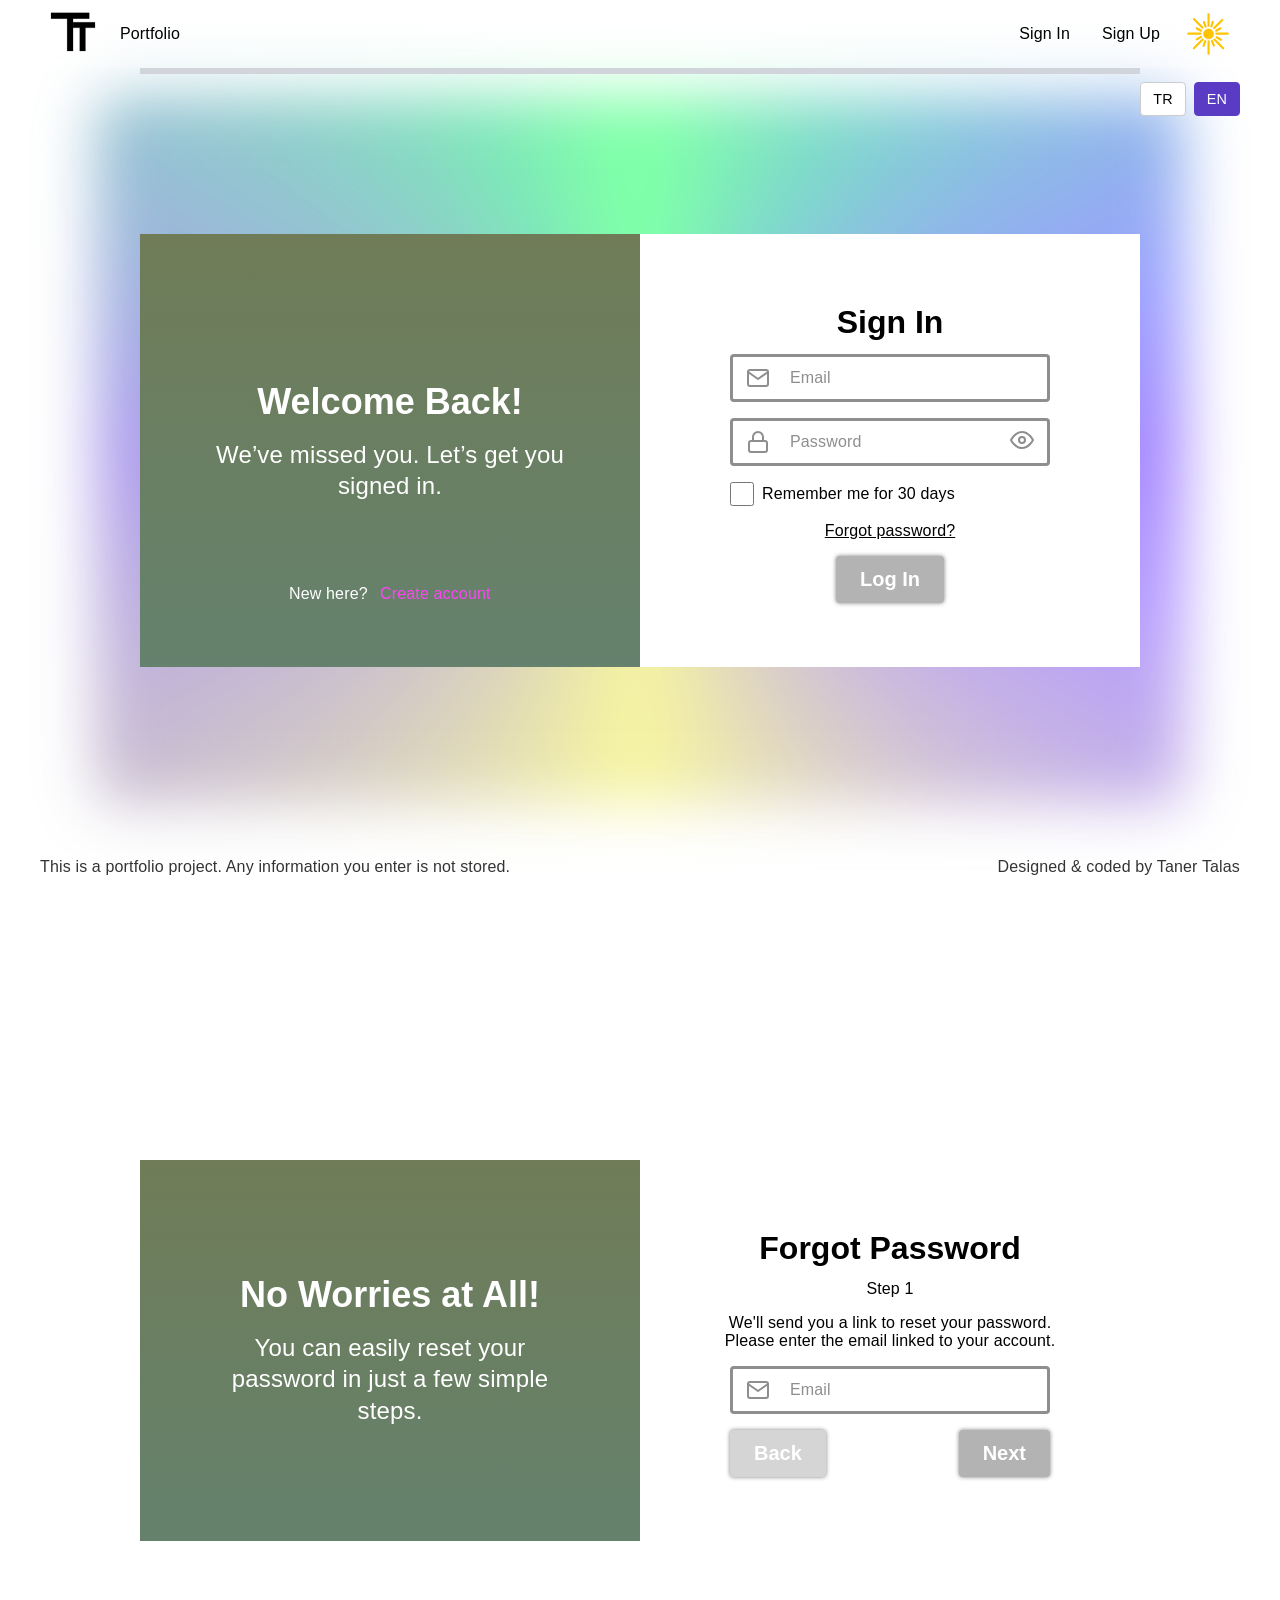
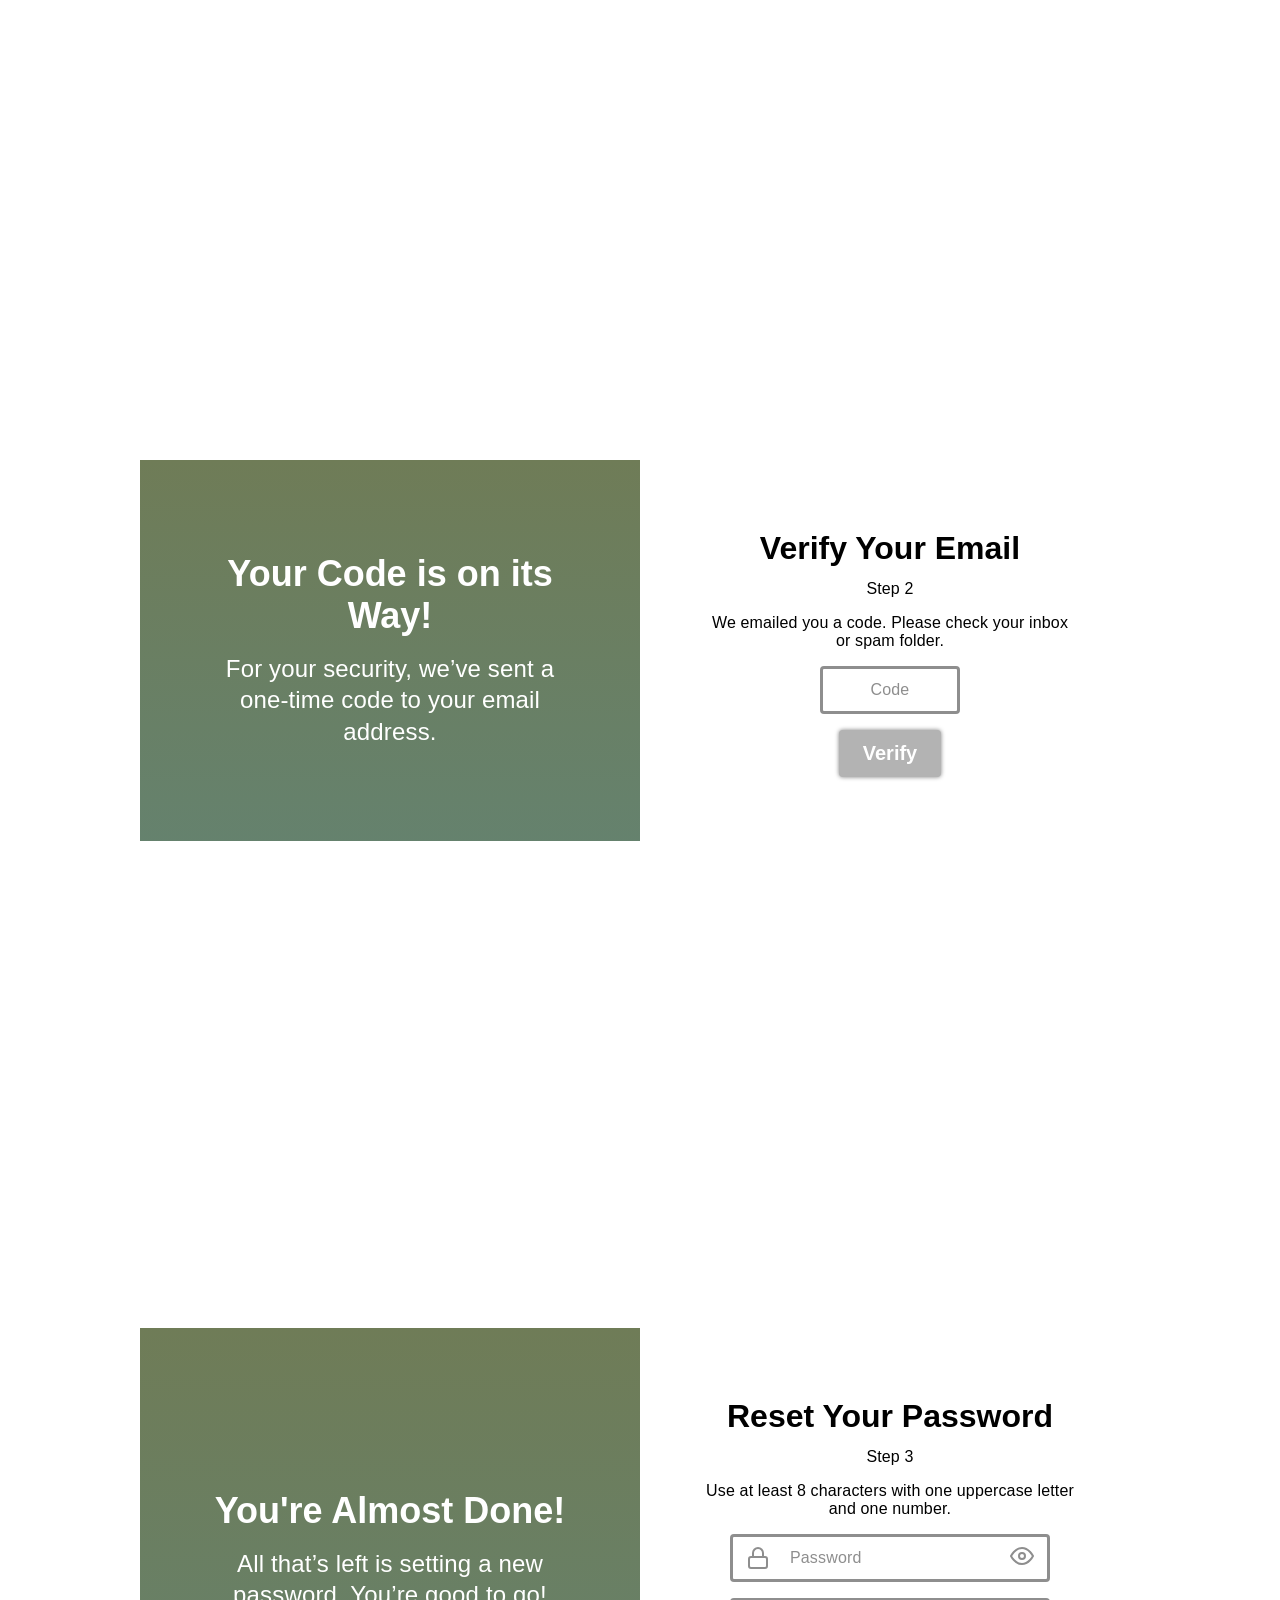
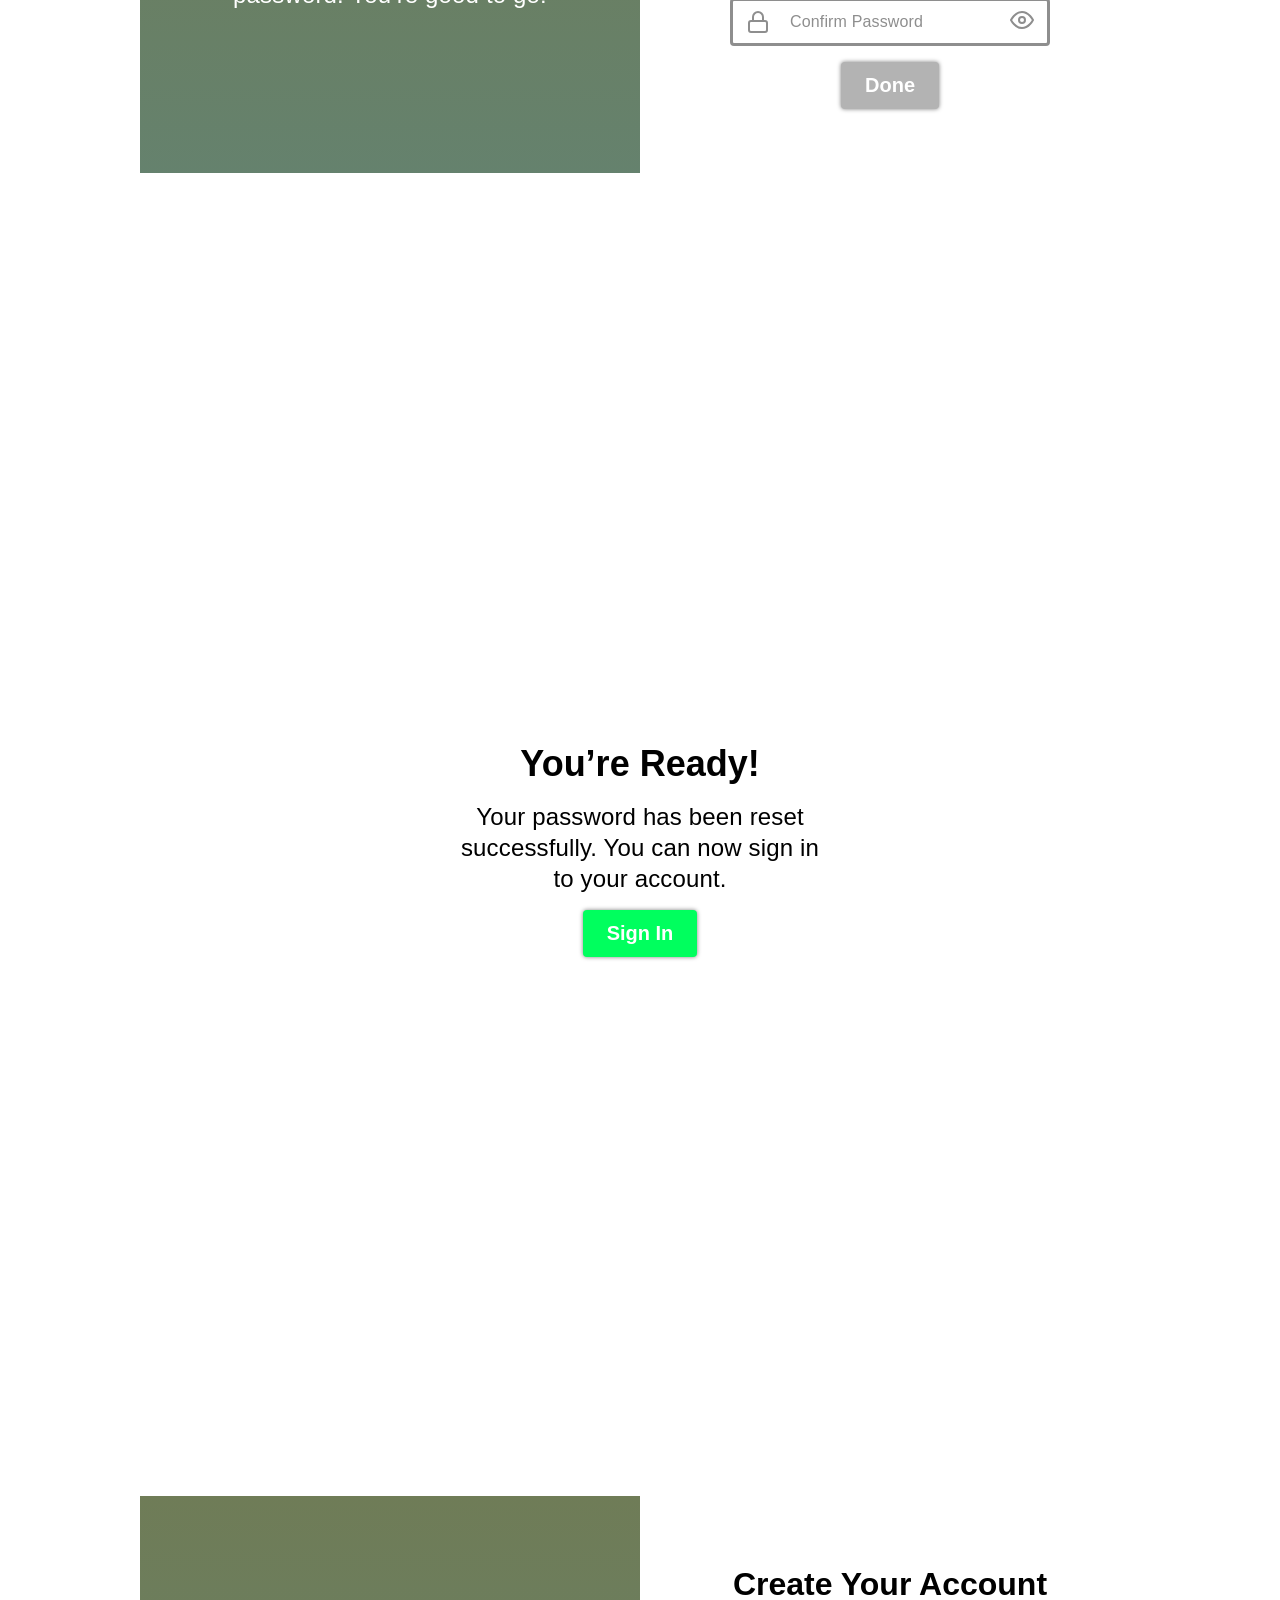
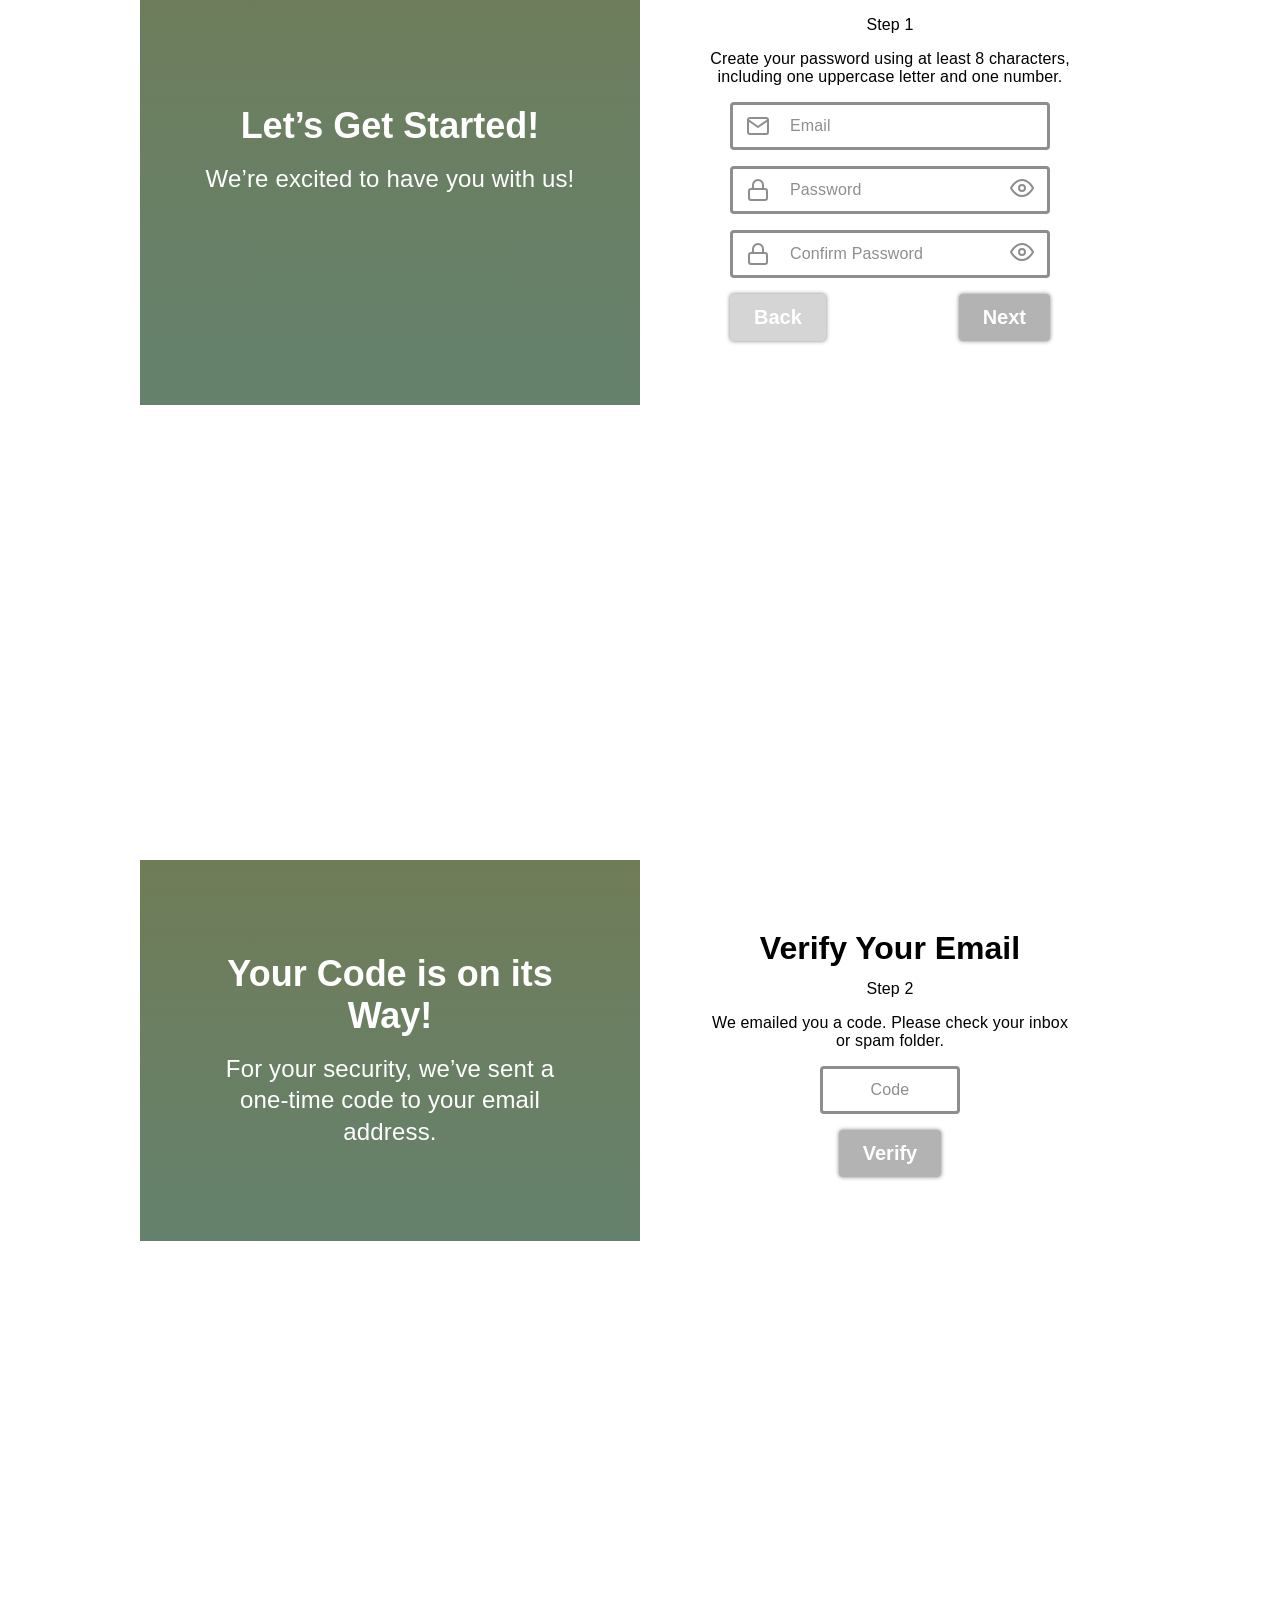
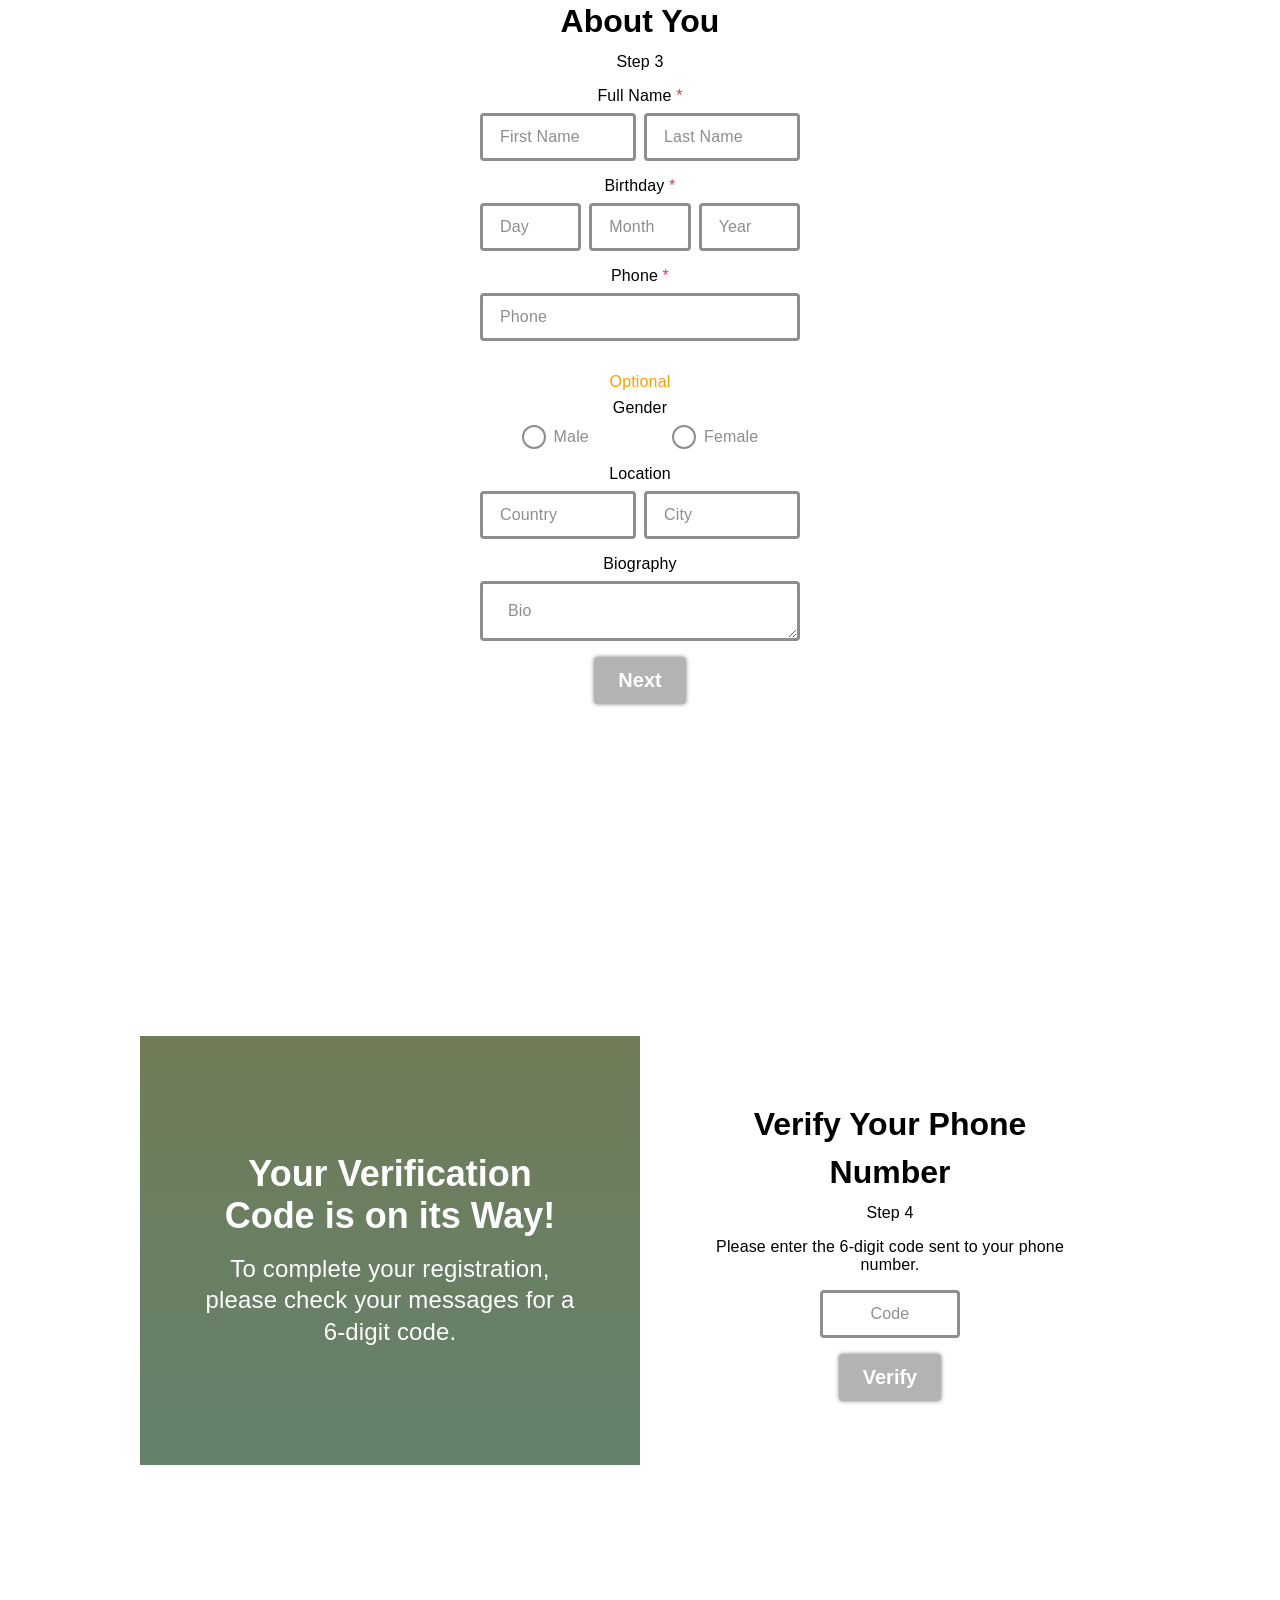
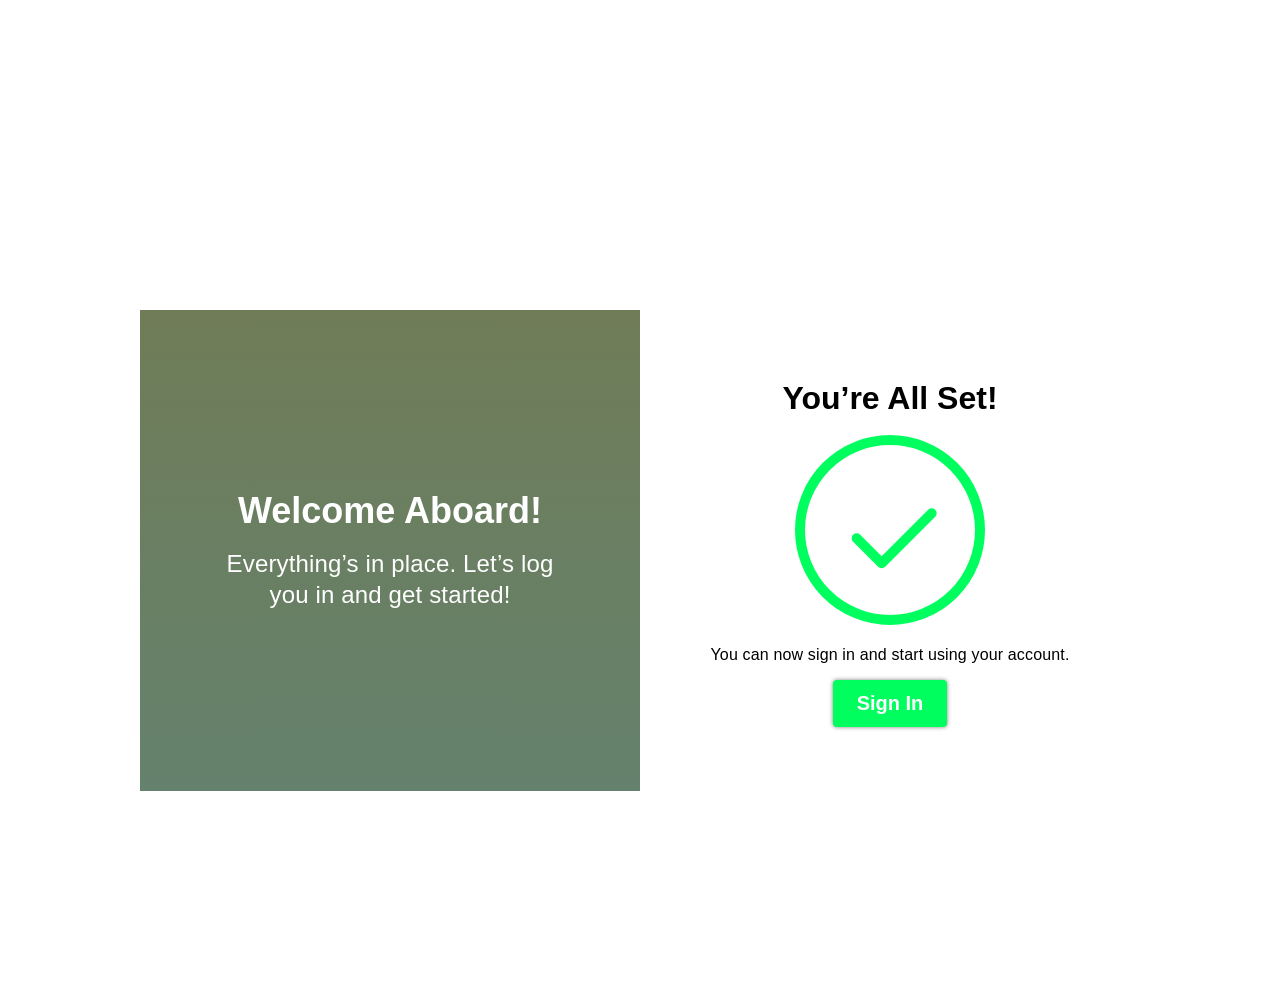
==== commit bd5526df: "The language switching js file was completely rebuilt into the FIXED lang.js file. Spelling errors w" ====
--- a/FIXED.html
+++ b/FIXED.html
@@ -3,10 +3,16 @@
   <head>
     <meta charset="UTF-8" />
     <meta name="viewport" content="width=device-width, initial-scale=1.0" />
-    <title>Test</title>
+    <title data-i18n="meta.title">Test</title>
+    <meta name="author" content="Taner Talas" />
+    <meta
+      name="description"
+      content="A modern multi-step authentication UI featuring sign-in, sign-up, and password recovery flows with smooth animations and responsive design."
+      data-i18n="meta.description"
+    />
     <link rel="stylesheet" href="./FIXED.css" />
-    <script href="./lang.js"></script>
-    <script href="./script.js"></script>
+    <script src="./TEST.js"></script>
+    <script src="./FIXED_lang.js"></script>
   </head>
   <body>
     <!-- NAVIGATION - START -->
@@ -14,8 +20,8 @@
       <div class="nav-container">
         <!-- LANGUAGE SWITCHER -->
         <div class="lang-switcher">
-          <button type="button" class="lang-btn">TR</button>
-          <button type="button" class="lang-btn">EN</button>
+          <button type="button" class="lang-btn" data-lang="TR">TR</button>
+          <button type="button" class="lang-btn" data-lang="EN">EN</button>
         </div>
         <!-- NAV LOGO -->
         <div id="nav-logo">
@@ -29,12 +35,12 @@
             >
           </li>
           <li class="nav-button">
-            <button type="button" id="openSignIn" data-i18n="common.sign_in">
+            <button type="button" id="openSignIn" data-i18n="nav.signIn">
               Sign In
             </button>
           </li>
           <li class="nav-button">
-            <button type="button" id="openSignUp" data-i18n="common.sign_up">
+            <button type="button" id="openSignUp" data-i18n="nav.signUp">
               Sign Up
             </button>
           </li>
@@ -69,24 +75,28 @@
           <!-- SIGN IN - 1 - LEFT -->
           <div class="left" id="signIn-1-left">
             <div class="content">
-              <h3 data-i18n="signin.left.h3">Welcome Back!</h3>
-              <p data-i18n="signin.left.p">
+              <h3 data-i18n="signIn.step1.left.h3">Welcome Back!</h3>
+              <p data-i18n="signIn.step1.left.p">
                 We’ve missed you. Let’s get you signed in.
               </p>
             </div>
             <!-- SIGN_IN_1_LEFT - CREATE ACCOUNT LINK & BUTTON -->
             <button class="createAccount-btn" type="button">
-              <span class="CA-BTN-leftText" data-i18n="signin.left.cta_prefix"
+              <span
+                class="CA-BTN-leftText"
+                data-i18n="signIn.step1.left.CA_BTN_leftText"
                 >New here?</span
               >
-              <span class="CA-BTN-rightText" data-i18n="signin.left.cta_action"
+              <span
+                class="CA-BTN-rightText"
+                data-i18n="signIn.step1.left.CA_BTN_rightText"
                 >Create account</span
               >
             </button>
           </div>
           <!-- SIGN IN - 1 - RIGHT -->
           <div class="right" id="signIn-1-right">
-            <h2 data-i18n="signin.right.h2">Sign In</h2>
+            <h2 data-i18n="signIn.step1.right.h2">Sign In</h2>
             <form class="form sign-in-form1">
               <!-- SIGN_IN_1_RIGHT - EMAIL INPUT -->
               <div class="input-group">
@@ -97,9 +107,9 @@
                   placeholder="you@example.com"
                   required
                   autocomplete="off"
-                  data-i18n-placeholder="common.email.placeholder"
-                />
-                <label for="signIn-email" data-i18n="common.email.label"
+                  data-i18n-placeholder="input.email.placeholder"
+                />
+                <label for="signIn-email" data-i18n="input.email.label"
                   >Email</label
                 >
                 <img
@@ -119,7 +129,7 @@
                   autocomplete="off"
                   minlength="8"
                 />
-                <label for="signIn-password" data-i18n="common.password"
+                <label for="signIn-password" data-i18n="input.password"
                   >Password</label
                 >
                 <img
@@ -145,7 +155,9 @@
                   id="signIn-remember"
                   name="signIn-remember"
                 />
-                <label for="signIn-remember" data-i18n="signin.right.remember"
+                <label
+                  for="signIn-remember"
+                  data-i18n="signIn.step1.right.rememberMe"
                   >Remember me for 30 days</label
                 >
               </div>
@@ -153,7 +165,7 @@
               <button
                 type="button"
                 class="forgotPassword-btn"
-                data-i18n="signin.right.forgot"
+                data-i18n="signIn.step1.right.forgotPassword"
               >
                 Forgot password?
               </button>
@@ -161,9 +173,9 @@
               <button
                 type="submit"
                 class="btn btn-default"
-                data-i18n="common.log_in"
+                data-i18n="buttons.logIn"
               >
-                Log in
+                Log In
               </button>
             </form>
           </div>
@@ -181,17 +193,17 @@
           <!-- FORGOT PASSWORD - 1 - LEFT -->
           <div class="left" id="forgotPass-1-left">
             <div class="content">
-              <h3 data-i18n="forgot.step1.left.h3">No worries at all!</h3>
-              <p data-i18n="forgot.step1.left.p">
-                You can easily reset your password in just a few simple steps
+              <h3 data-i18n="forgotPassword.step1.left.h3">No Worries at All!</h3>
+              <p data-i18n="forgotPassword.step1.left.p">
+                You can easily reset your password in just a few simple steps.
               </p>
             </div>
           </div>
           <!-- FORGOT PASSWORD - 1 - RIGHT -->
           <div class="right" id="forgotPass-1-right">
-            <h2 data-i18n="forgot.step1.right.h2">Forgot Password</h2>
-            <p data-i18n="common.steps.s1">Step 1</p>
-            <p data-i18n="forgot.step1.right.p">
+            <h2 data-i18n="forgotPassword.step1.right.h2">Forgot Password</h2>
+            <p data-i18n="steps.step1">Step 1</p>
+            <p data-i18n="forgotPassword.step1.right.p">
               We'll send you a link to reset your password. Please enter the
               email linked to your account.
             </p>
@@ -205,9 +217,9 @@
                   placeholder="you@example.com"
                   required
                   autocomplete="off"
-                  data-i18n-placeholder="common.email.placeholder"
-                />
-                <label for="forgotPass-1-email" data-i18n="common.email.label"
+                  data-i18n-placeholder="input.email.placeholder"
+                />
+                <label for="forgotPass-1-email" data-i18n="input.email.label"
                   >Email</label
                 >
                 <img
@@ -221,14 +233,14 @@
                 <button
                   type="button"
                   class="btn btn-secondary"
-                  data-i18n="common.back"
+                  data-i18n="buttons.back"
                 >
                   Back
                 </button>
                 <button
                   type="submit"
                   class="btn btn-default"
-                  data-i18n="common.next"
+                  data-i18n="buttons.next"
                 >
                   Next
                 </button>
@@ -243,17 +255,17 @@
         <div class="forgotPass-2">
           <div class="left" id="forgotPass-2-left">
             <div class="content">
-              <h3 data-i18n="forgot.step2.left.h3">Your code is on its way!</h3>
-              <p data-i18n="forgot.step2.left.p">
+              <h3 data-i18n="forgotPassword.step2.left.h3">Your Code is on its Way!</h3>
+              <p data-i18n="forgotPassword.step2.left.p">
                 For your security, we’ve sent a one-time code to your email
                 address.
               </p>
             </div>
           </div>
           <div class="right" id="forgotPass-2-right">
-            <h2 data-i18n="forgot.step2.right.h2">Verify Your Email</h2>
-            <p data-i18n="common.steps.s2">Step 2</p>
-            <p data-i18n="forgot.step2.right.p">
+            <h2 data-i18n="forgotPassword.step2.right.h2">Verify Your Email</h2>
+            <p data-i18n="steps.step2">Step 2</p>
+            <p data-i18n="forgotPassword.step2.right.p">
               We emailed you a code. Please check your inbox or spam folder.
             </p>
             <form class="form forgot-pass-form2">
@@ -271,7 +283,9 @@
                   maxlength="11"
                   autocomplete="off"
                 />
-                <label for="forgotPass-2-verificationCode" data-i18n="common.code"
+                <label
+                  for="forgotPass-2-verificationCode"
+                  data-i18n="input.code"
                   >Code</label
                 >
               </div>
@@ -279,7 +293,7 @@
               <button
                 type="submit"
                 class="btn btn-default"
-                data-i18n="common.verify"
+                data-i18n="buttons.verify"
               >
                 Verify
               </button>
@@ -293,16 +307,16 @@
         <div class="forgotPass-3">
           <div class="left" id="forgotPass-3-left">
             <div class="content">
-              <h3 data-i18n="forgot.step3.left.h3">You're almost done!</h3>
-              <p data-i18n="forgot.step3.left.p">
+              <h3 data-i18n="forgotPassword.step3.left.h3">You're Almost Done!</h3>
+              <p data-i18n="forgotPassword.step3.left.p">
                 All that’s left is setting a new password. You’re good to go!
               </p>
             </div>
           </div>
           <div class="right" id="forgotPass-3-right">
-            <h2 data-i18n="forgot.step3.right.h2">Reset Your Password</h2>
-            <p data-i18n="common.steps.s3">Step 3</p>
-            <p data-i18n="forgot.step3.right.p">
+            <h2 data-i18n="forgotPassword.step3.right.h2">Reset Your Password</h2>
+            <p data-i18n="steps.step3">Step 3</p>
+            <p data-i18n="forgotPassword.step3.right.p">
               Use at least 8 characters with one uppercase letter and one
               number.
             </p>
@@ -318,7 +332,7 @@
                   autocomplete="off"
                   minlength="8"
                 />
-                <label for="forgotPass-3-password" data-i18n="common.password"
+                <label for="forgotPass-3-password" data-i18n="input.password"
                   >Password</label
                 >
                 <img
@@ -350,7 +364,7 @@
                 />
                 <label
                   for="forgotPass-3-confirmPassword"
-                  data-i18n="common.confirm_password"
+                  data-i18n="input.confirmPassword"
                   >Confirm Password</label
                 >
                 <img
@@ -374,7 +388,7 @@
               <button
                 type="submit"
                 class="btn btn-default"
-                data-i18n="common.done"
+                data-i18n="buttons.done"
               >
                 Done
               </button>
@@ -388,8 +402,8 @@
         <div class="forgotPass-4">
           <!-- FORGOT PASSWORD - 4 - RIGHT -->
           <div class="right" id="forgotPass-4-right">
-            <h3 data-i18n="forgot.step4.right.h3">You’re ready!</h3>
-            <p data-i18n="forgot.step4.right.p">
+            <h3 data-i18n="forgotPassword.step4.right.h3">You’re Ready!</h3>
+            <p data-i18n="forgotPassword.step4.right.p">
               Your password has been reset successfully. You can now sign in to
               your account.
             </p>
@@ -397,7 +411,7 @@
             <button
               type="button"
               class="btn btn-valid"
-              data-i18n="common.sign_in"
+              data-i18n="buttons.signIn"
             >
               Sign In
             </button>
@@ -416,17 +430,17 @@
           <!-- SIGN UP - 1 - LEFT -->
           <div class="left" id="signUp-1-left">
             <div class="content">
-              <h3 data-i18n="signup.step1.left.h3">Let’s get started!</h3>
-              <p data-i18n="signup.step1.left.p">
+              <h3 data-i18n="signUp.step1.left.h3">Let’s Get Started!</h3>
+              <p data-i18n="signUp.step1.left.p">
                 We’re excited to have you with us!
               </p>
             </div>
           </div>
           <!-- SIGN UP - 1 - RIGHT -->
           <div class="right" id="signUp-1-right">
-            <h2 data-i18n="signup.step1.right.h2">Create Your Account</h2>
-            <p data-i18n="common.steps.s1">Step 1</p>
-            <p data-i18n="signup.step1.right.p">
+            <h2 data-i18n="signUp.step1.right.h2">Create Your Account</h2>
+            <p data-i18n="steps.step1">Step 1</p>
+            <p data-i18n="signUp.step1.right.p">
               Create your password using at least 8 characters, including one
               uppercase letter and one number.
             </p>
@@ -440,9 +454,9 @@
                   placeholder="you@example.com"
                   required
                   autocomplete="off"
-                  data-i18n-placeholder="common.email.placeholder"
-                />
-                <label for="signUp-1-email" data-i18n="common.email.label"
+                  data-i18n-placeholder="input.email.placeholder"
+                />
+                <label for="signUp-1-email" data-i18n="input.email.label"
                   >Email</label
                 >
                 <img
@@ -462,7 +476,7 @@
                   autocomplete="off"
                   minlength="8"
                 />
-                <label for="signUp-1-password" data-i18n="common.password"
+                <label for="signUp-1-password" data-i18n="input.password"
                   >Password</label
                 >
                 <img
@@ -494,7 +508,7 @@
                 />
                 <label
                   for="signUp-1-confirmPassword"
-                  data-i18n="common.confirm_password"
+                  data-i18n="input.confirmPassword"
                   >Confirm Password</label
                 >
                 <img
@@ -518,14 +532,14 @@
                 <button
                   type="button"
                   class="btn btn-secondary"
-                  data-i18n="common.back"
+                  data-i18n="buttons.back"
                 >
                   Back
                 </button>
                 <button
                   type="submit"
                   class="btn btn-default"
-                  data-i18n="common.next"
+                  data-i18n="buttons.next"
                 >
                   Next
                 </button>
@@ -541,8 +555,8 @@
           <!-- SIGN UP - 2 - LEFT -->
           <div class="left" id="signUp-2-left">
             <div class="content">
-              <h3 data-i18n="signup.step2.left.h3">Your code is on its way!</h3>
-              <p data-i18n="signup.step2.left.p">
+              <h3 data-i18n="signUp.step2.left.h3">Your Code is on its Way!</h3>
+              <p data-i18n="signUp.step2.left.p">
                 For your security, we’ve sent a one-time code to your email
                 address.
               </p>
@@ -550,9 +564,9 @@
           </div>
           <!-- SIGN UP - 2 - RIGHT -->
           <div class="right" id="signUp-2-right">
-            <h2 data-i18n="signup.step2.right.h2">Verify Your Email</h2>
-            <p data-i18n="common.steps.s2">Step 2</p>
-            <p data-i18n="signup.step2.right.p">
+            <h2 data-i18n="signUp.step2.right.h2">Verify Your Email</h2>
+            <p data-i18n="steps.step2">Step 2</p>
+            <p data-i18n="signUp.step2.right.p">
               We emailed you a code. Please check your inbox or spam folder.
             </p>
             <form class="form sign-up-form2">
@@ -569,7 +583,7 @@
                   maxlength="11"
                   autocomplete="off"
                 />
-                <label for="signUp-2-verificationCode" data-i18n="common.code"
+                <label for="signUp-2-verificationCode" data-i18n="input.code"
                   >Code</label
                 >
               </div>
@@ -577,7 +591,7 @@
               <button
                 type="submit"
                 class="btn btn-default"
-                data-i18n="common.verify"
+                data-i18n="buttons.verify"
               >
                 Verify
               </button>
@@ -592,12 +606,12 @@
           <!-- SIGN UP - 3 - LEFT İLE BACKGROUND -->
           <!-- SIGN UP - 3 - RIGHT -->
           <div class="right" id="signUp-3-right">
-            <h2 data-i18n="signup.step3.right.h2">About You</h2>
-            <p data-i18n="common.steps.s3">Step 3</p>
+            <h2 data-i18n="signUp.step3.right.h2">About You</h2>
+            <p data-i18n="steps.step3">Step 3</p>
             <form>
               <!-- SIGN_UP_3_RIGHT - FULLNAME -->
               <div class="signUp-fullname">
-                <p class="required" data-i18n="signup.step3.right.full_name">
+                <p class="required" data-i18n="signUp.step3.right.fullName">
                   Full Name
                 </p>
                 <div>
@@ -613,7 +627,7 @@
                     />
                     <label
                       for="signUp-3-firstName"
-                      data-i18n="signup.step3.right.first_name"
+                      data-i18n="input.firstName"
                       >First name</label
                     >
                   </div>
@@ -629,7 +643,7 @@
                     />
                     <label
                       for="signUp-3-lastName"
-                      data-i18n="signup.step3.right.last_name"
+                      data-i18n="input.lastName"
                       >Last name</label
                     >
                   </div>
@@ -637,7 +651,7 @@
               </div>
               <!-- SIGN_UP_3_RIGHT - BIRTHDAY -->
               <div class="signUp-birthday">
-                <p class="required" data-i18n="signup.step3.right.birthday">
+                <p class="required" data-i18n="signUp.step3.right.birthday">
                   Birthday
                 </p>
                 <div>
@@ -654,7 +668,7 @@
                       max="31"
                       inputmode="numeric"
                     />
-                    <label for="signUp-3-day" data-i18n="signup.step3.right.day"
+                    <label for="signUp-3-day" data-i18n="input.day"
                       >Day</label
                     >
                   </div>
@@ -673,7 +687,7 @@
                     />
                     <label
                       for="signUp-3-month"
-                      data-i18n="signup.step3.right.month"
+                      data-i18n="input.month"
                       >Month</label
                     >
                   </div>
@@ -692,7 +706,7 @@
                     />
                     <label
                       for="signUp-3-year"
-                      data-i18n="signup.step3.right.year"
+                      data-i18n="input.year"
                       >Year</label
                     >
                   </div>
@@ -700,7 +714,7 @@
               </div>
               <!-- SIGN_UP_3_RIGHT - PHONE -->
               <div class="signUp-phone" style="margin-bottom: 32px">
-                <p class="required" data-i18n="signup.step3.right.phone">
+                <p class="required" data-i18n="signUp.step3.right.phone">
                   Phone
                 </p>
                 <div class="input-group">
@@ -717,21 +731,31 @@
                   />
                   <label
                     for="signUp-3-phone"
-                    data-i18n="signup.step3.right.phone"
+                    data-i18n="input.phone"
                     >Phone</label
                   >
                 </div>
               </div>
 
-              <p class="optional-p" data-i18n="signup.step3.right.optional">
+              <p class="optional-p" data-i18n="signUp.step3.right.optional">
                 Optional
               </p>
               <!-- SIGN_UP_3_RIGHT - GENDER -->
               <div class="signUp-gender">
-                <p class="optional" data-i18n="signup.step3.right.gender">
+                <p class="optional" data-i18n="signUp.step3.right.gender">
                   Gender
                 </p>
                 <div class="gender-group">
+                  <input
+                    type="radio"
+                    id="signUp-3-genderMale"
+                    name="signUp-3-gender"
+                    value="male"
+                  />
+                  <label for="signUp-3-genderMale" class="gender-option">
+                    <span class="custom-radio"></span>
+                    <span data-i18n="input.male">Male</span>
+                  </label>
                   <input
                     type="radio"
                     id="signUp-3-genderFemale"
@@ -740,24 +764,13 @@
                   />
                   <label for="signUp-3-genderFemale" class="gender-option">
                     <span class="custom-radio"></span>
-                    <span data-i18n="signup.step3.right.female">Female</span>
-                  </label>
-
-                  <input
-                    type="radio"
-                    id="signUp-3-genderMale"
-                    name="signUp-3-gender"
-                    value="male"
-                  />
-                  <label for="signUp-3-genderMale" class="gender-option">
-                    <span class="custom-radio"></span>
-                    <span data-i18n="signup.step3.right.male">Male</span>
+                    <span data-i18n="input.female">Female</span>
                   </label>
                 </div>
               </div>
               <!-- SIGN_UP_3_RIGHT - LOCATION -->
               <div class="signUp-location">
-                <p class="optional" data-i18n="signup.step3.right.location">
+                <p class="optional" data-i18n="signUp.step3.right.location">
                   Location
                 </p>
                 <div>
@@ -769,11 +782,11 @@
                       name="signUp-3-country"
                       placeholder="Turkey"
                       autocomplete="off"
-                      data-i18n-placeholder="signup.step3.right.turkey"
+                      data-i18n-placeholder="input.country.placeholder"
                     />
                     <label
                       for="signUp-3-country"
-                      data-i18n="signup.step3.right.country"
+                      data-i18n="input.country.label"
                       >Country</label
                     >
                   </div>
@@ -785,11 +798,11 @@
                       name="signUp-3-city"
                       placeholder="Istanbul"
                       autocomplete="off"
-                      data-i18n-placeholder="signup.step3.right.istanbul"
+                      data-i18n-placeholder="input.city.placeholder"
                     />
                     <label
                       for="signUp-3-city"
-                      data-i18n="signup.step3.right.city"
+                      data-i18n="input.city.label"
                       >City</label
                     >
                   </div>
@@ -797,7 +810,7 @@
               </div>
               <!-- SIGN_UP_3_RIGHT - BIO -->
               <div class="signUp-bio">
-                <p class="optional" data-i18n="signup.step3.right.biography">
+                <p class="optional" data-i18n="signUp.step3.right.bio">
                   Biography
                 </p>
                 <div class="input-group">
@@ -806,9 +819,9 @@
                     name="signUp-3-bio"
                     placeholder="Work in progress..."
                     autocomplete="off"
-                    data-i18n-placeholder="signup.step3.right.bio_text"
+                    data-i18n-placeholder="input.bio.placeholder"
                   ></textarea>
-                  <label for="signUp-3-bio" data-i18n="signup.step3.right.bio"
+                  <label for="signUp-3-bio" data-i18n="input.bio.label"
                     >Bio</label
                   >
                 </div>
@@ -817,7 +830,7 @@
               <button
                 type="submit"
                 class="btn btn-default"
-                data-i18n="common.next"
+                data-i18n="buttons.next"
               >
                 Next
               </button>
@@ -835,17 +848,21 @@
         aria-hidden="true"
       >
         <div class="overlay-panel" tabindex="-1">
-          <p id="confirmTitle" class="overlay-title" data-i18n="common.overlay">
+          <p id="confirmTitle" class="overlay-title" data-i18n="signUp.step3.overlay">
             Do you confirm the information you entered?
           </p>
           <div class="overlay-buttons">
-            <button type="button" class="btn btn-secondary" data-i18n="common.back">
+            <button
+              type="button"
+              class="btn btn-secondary"
+              data-i18n="buttons.back"
+            >
               Back
             </button>
             <button
               type="button"
               class="btn btn-valid"
-              data-i18n="common.proceed"
+              data-i18n="buttons.proceed"
             >
               Proceed
             </button>
@@ -859,10 +876,10 @@
           <!-- SIGN UP - 4 - LEFT -->
           <div class="left" id="signUp-4-left">
             <div class="content">
-              <h3 data-i18n="signup.step4.left.h3">
-                Your verification code is on its way!
+              <h3 data-i18n="signUp.step4.left.h3">
+                Your Verification Code is on its Way!
               </h3>
-              <p data-i18n="signup.step4.left.p">
+              <p data-i18n="signUp.step4.left.p">
                 To complete your registration, please check your messages for a
                 6-digit code.
               </p>
@@ -870,9 +887,9 @@
           </div>
           <!-- SIGN UP - 4 - RIGHT -->
           <div class="right" id="signUp-4-right">
-            <h2 data-i18n="signup.step4.right.h2">Verify Your Phone Number</h2>
-            <p data-i18n="common.steps.s4">Step 4</p>
-            <p data-i18n="signup.step4.right.p">
+            <h2 data-i18n="signUp.step4.right.h2">Verify Your Phone Number</h2>
+            <p data-i18n="steps.step4">Step 4</p>
+            <p data-i18n="signUp.step4.right.p">
               Please enter the 6-digit code sent to your phone number.
             </p>
             <form class="form sign-up-form4">
@@ -889,9 +906,7 @@
                   maxlength="11"
                   autocomplete="off"
                 />
-                <label
-                  for="signUp-4-verificationCode"
-                  data-i18n="common.code"
+                <label for="signUp-4-verificationCode" data-i18n="input.code"
                   >Code</label
                 >
               </div>
@@ -899,7 +914,7 @@
               <button
                 type="submit"
                 class="btn btn-default"
-                data-i18n="common.verify"
+                data-i18n="buttons.verify"
               >
                 Verify
               </button>
@@ -914,15 +929,15 @@
           <!-- SIGN UP - 5 - LEFT -->
           <div class="left" id="signUp-5-left">
             <div class="content">
-              <h3 data-i18n="signup.step5.left.h3">Welcome aboard!</h3>
-              <p data-i18n="signup.step5.left.p">
+              <h3 data-i18n="signUp.step5.left.h3">Welcome Aboard!</h3>
+              <p data-i18n="signUp.step5.left.p">
                 Everything’s in place. Let’s log you in and get started!
               </p>
             </div>
           </div>
           <!-- SIGN UP - 5 - RIGHT -->
           <div class="right" id="signUp-5-right">
-            <h2 data-i18n="signup.step5.right.h2">You’re All Set!</h2>
+            <h2 data-i18n="signUp.step5.right.h2">You’re All Set!</h2>
             <!-- SIGN_UP_5_RIGHT - CHECKMARK -->
             <div class="checkmark-wrapper">
               <svg class="checkmark" viewBox="0 0 120 120">
@@ -940,14 +955,14 @@
                 />
               </svg>
             </div>
-            <p data-i18n="signup.step5.right.p">
+            <p data-i18n="signUp.step5.right.p">
               You can now sign in and start using your account.
             </p>
             <!-- SIGN_UP_5_RIGHT - SIGN IN BUTTON -->
             <button
               type="button"
               class="btn btn-valid"
-              data-i18n="common.sign_in"
+              data-i18n="buttons.signIn"
             >
               Sign In
             </button>
@@ -960,7 +975,10 @@
     <!-- FOOTER - START -->
     <footer>
       <div>
-        <p data-i18n="common.designed_by">
+        <p data-i18n="footer.fp">
+          This is a portfolio project. Any information you enter is not stored.
+        </p>
+        <p data-i18n="footer.sp">
           Designed &amp; coded by Taner Talas
         </p>
       </div>
--- a/FIXED.css
+++ b/FIXED.css
@@ -989,9 +989,10 @@
   justify-content: center;
   width: 100%;
   bottom: 0;
-  color: #888;
+  color: black;
   opacity: 0.8;
   pointer-events: none;
+  z-index: 500;
 }
 
 footer > div {
@@ -999,20 +1000,10 @@
   max-width: 1248px;
   padding: 24px;
   display: flex;
-  justify-content: end;
+  justify-content: space-between;
+  gap: 16px;
 }
 /* ******************** FOOTER - END ******************** */
-.info-banner {
-  background: #fff3cd;
-  color: #856404;
-  font-size: 14px;
-  padding: 8px 12px;
-  border: 1px solid #ffeeba;
-  border-radius: 6px;
-  margin: 16px auto;
-  max-width: 600px;
-  text-align: center;
-}
 
 /* ******************** PROGRESS BAR - START ******************** */
 .progress-wrapper {
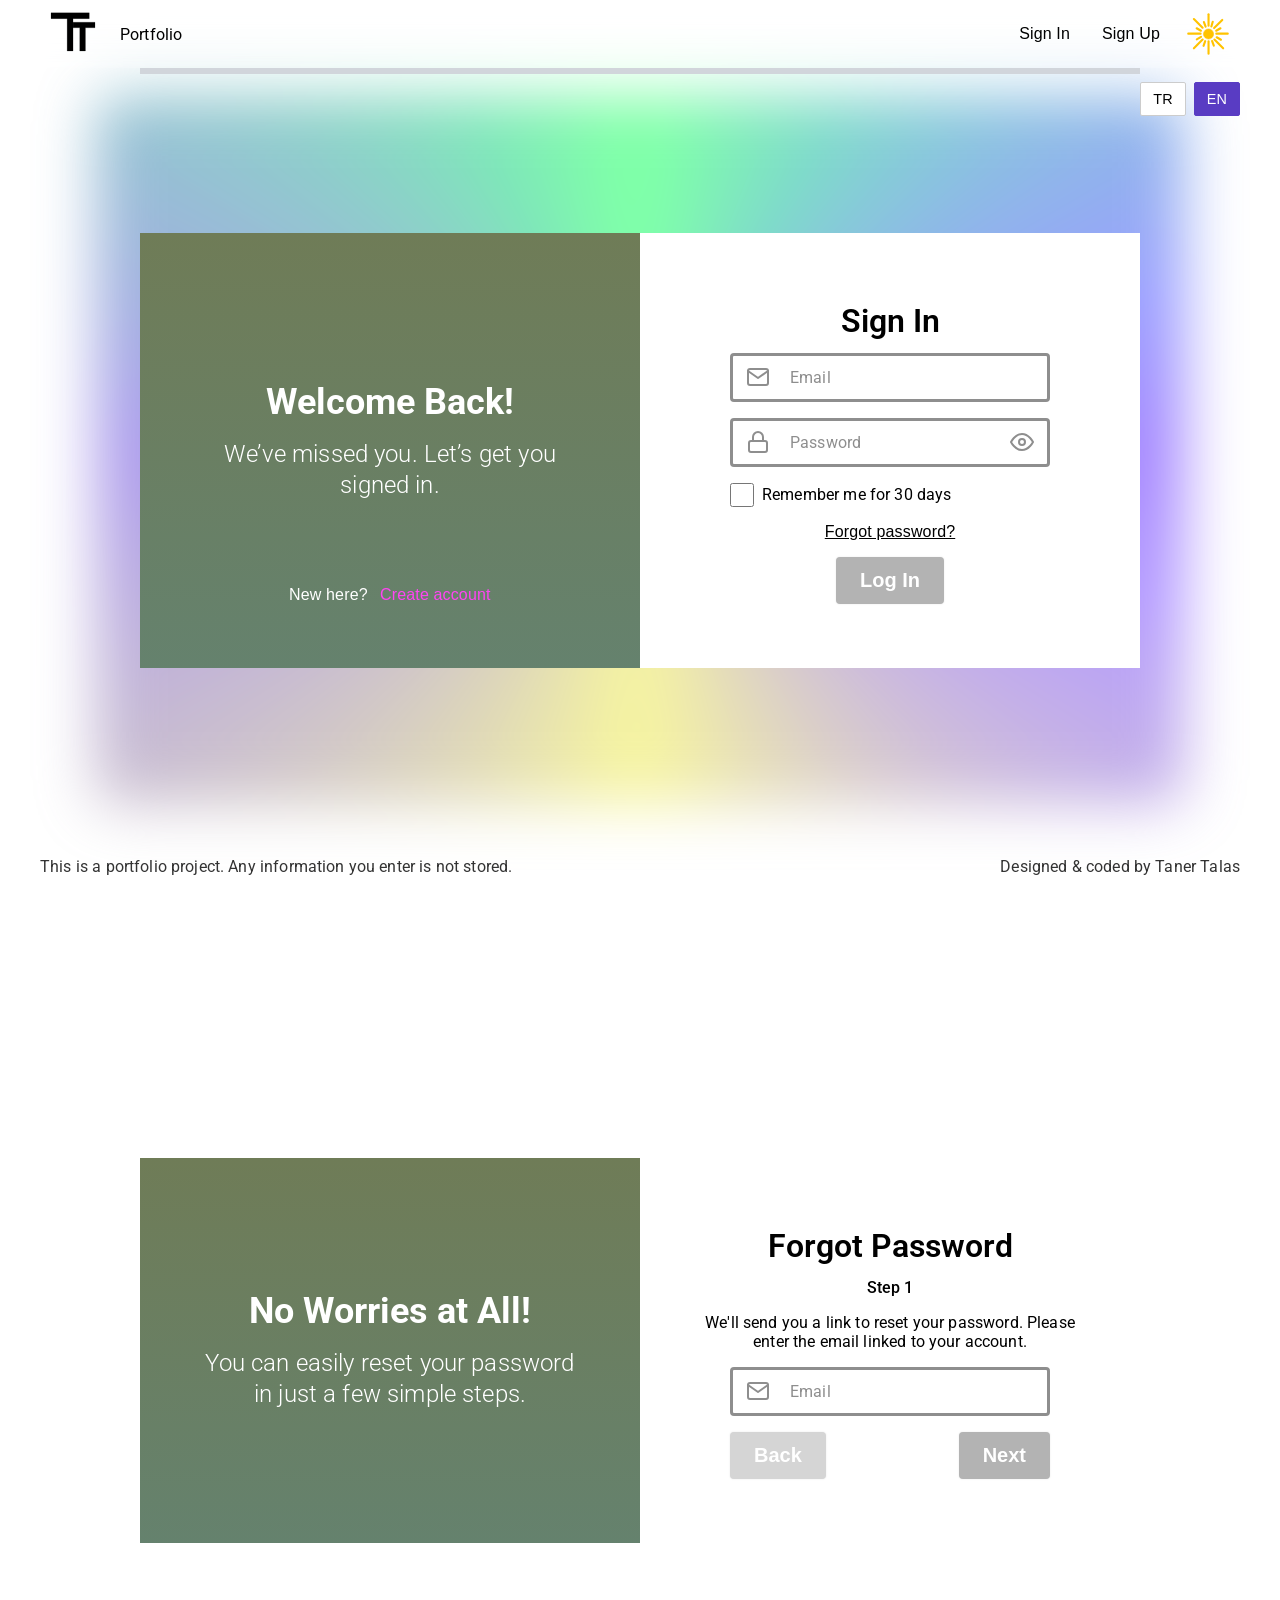
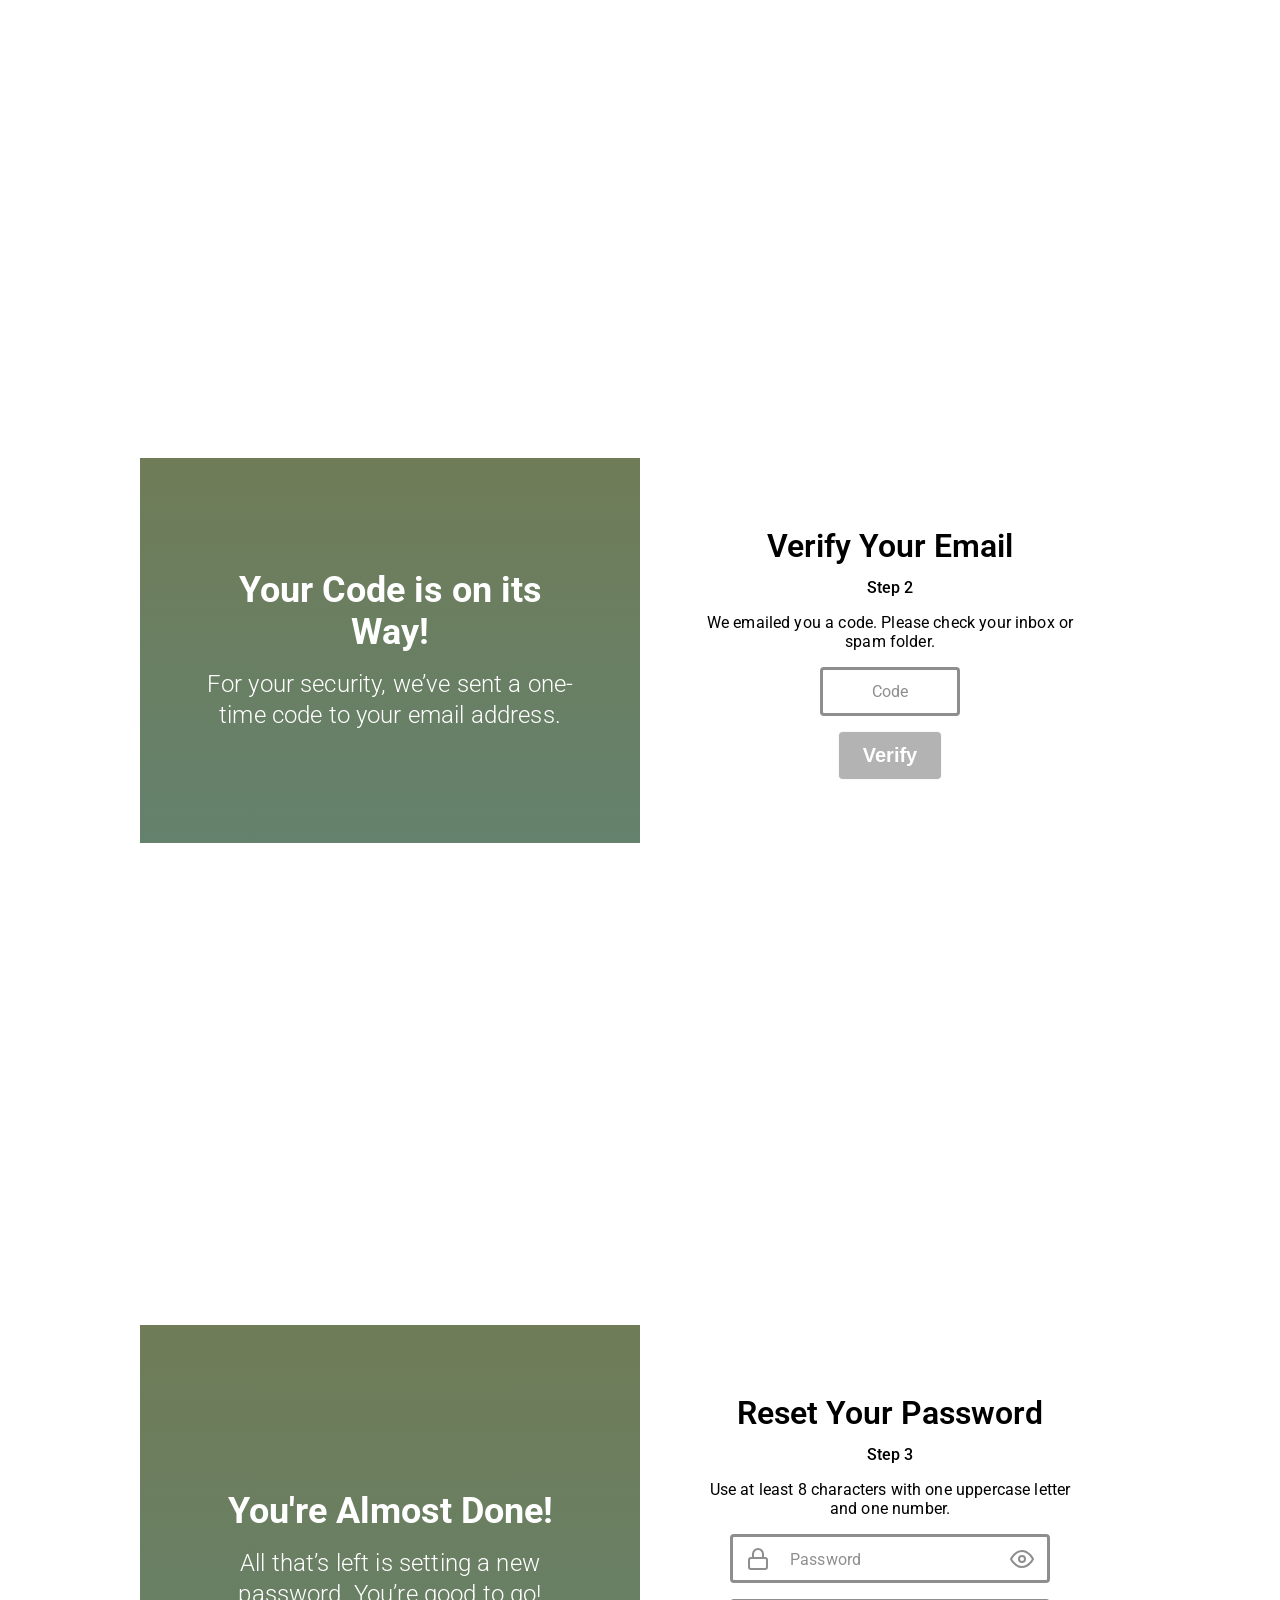
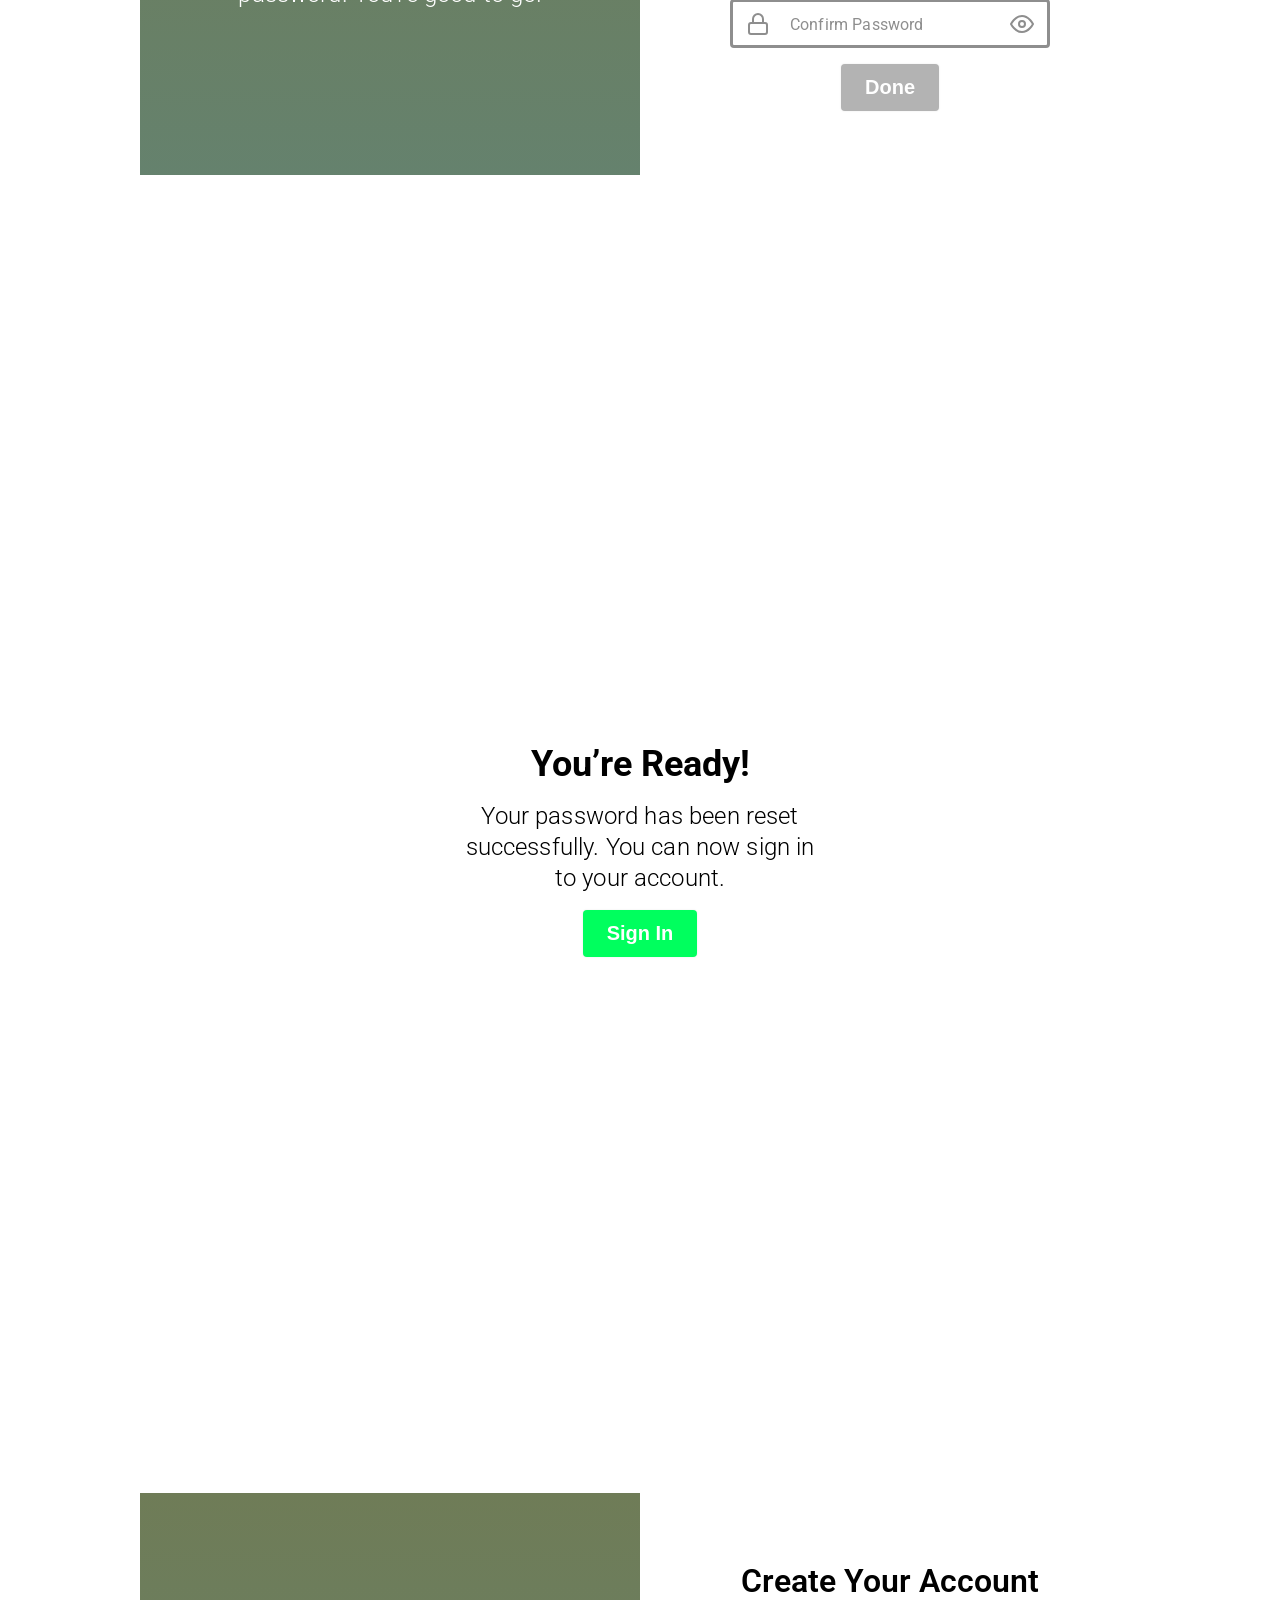
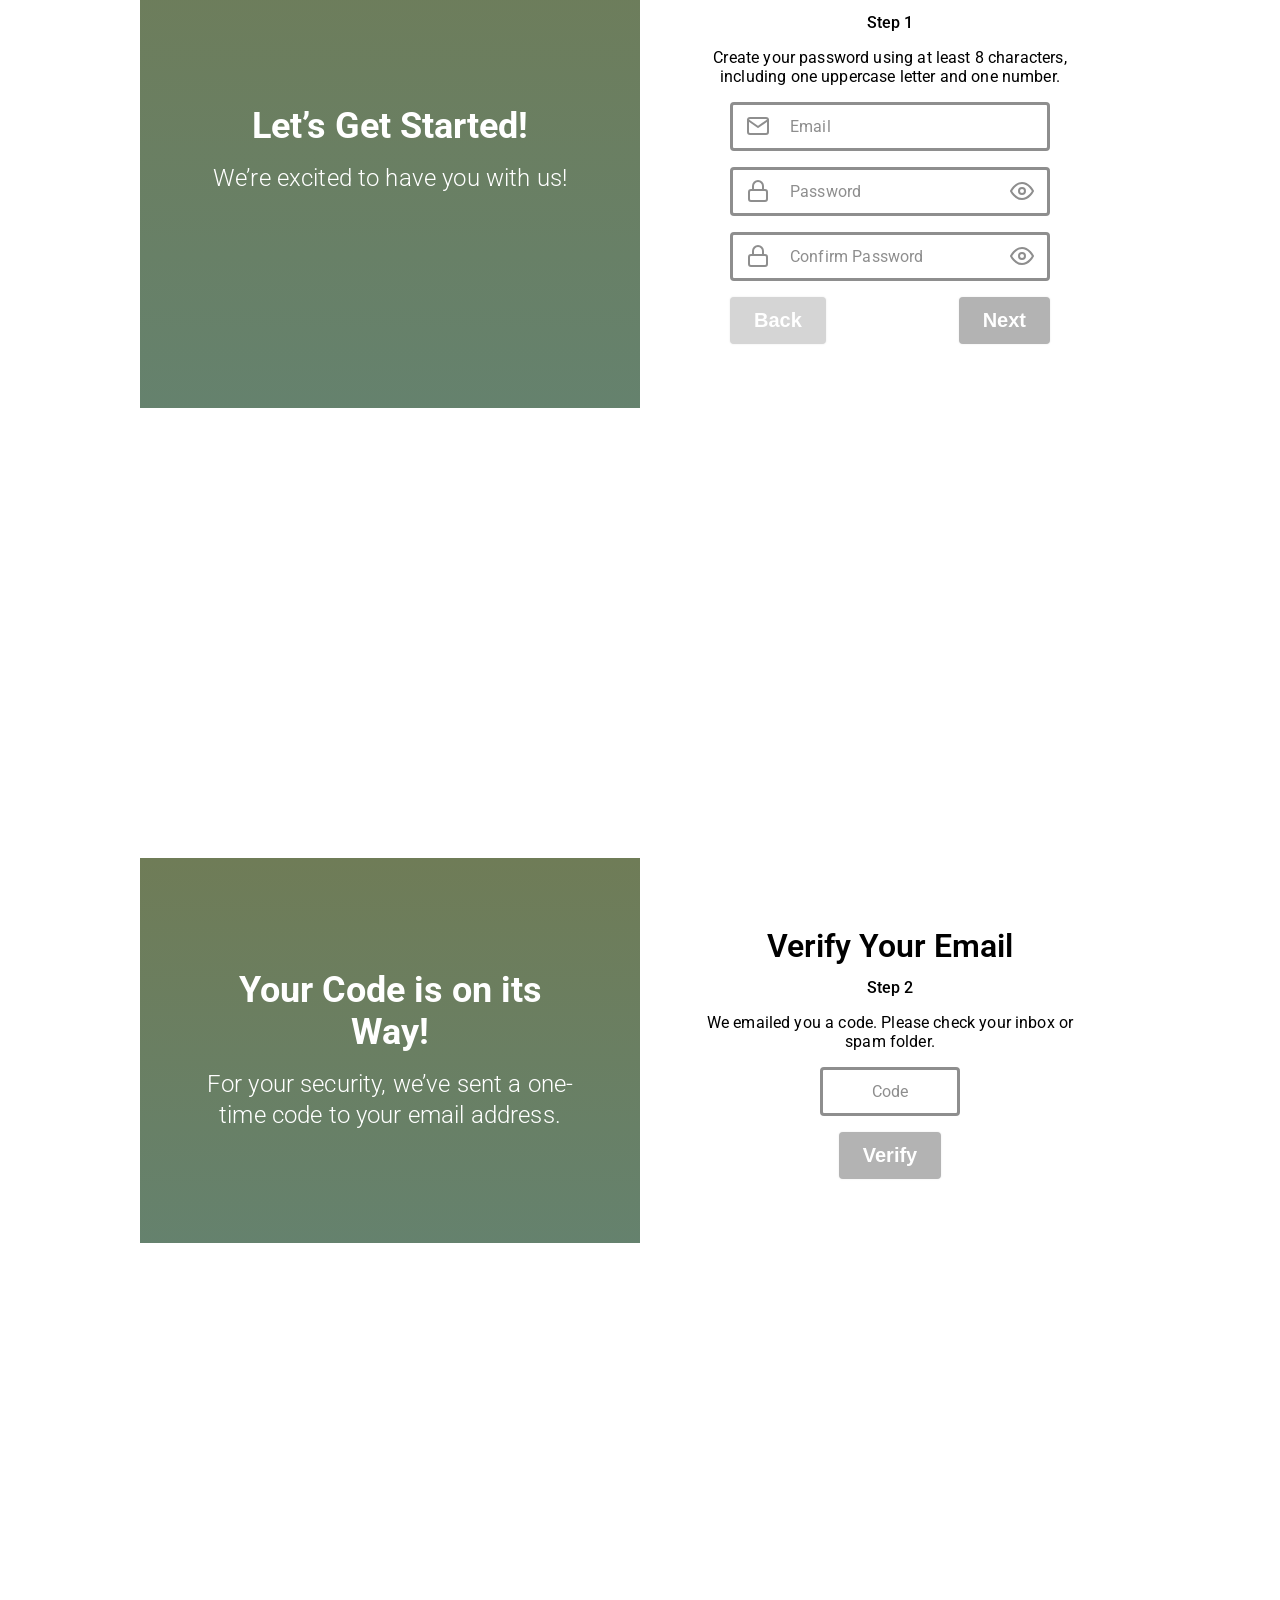
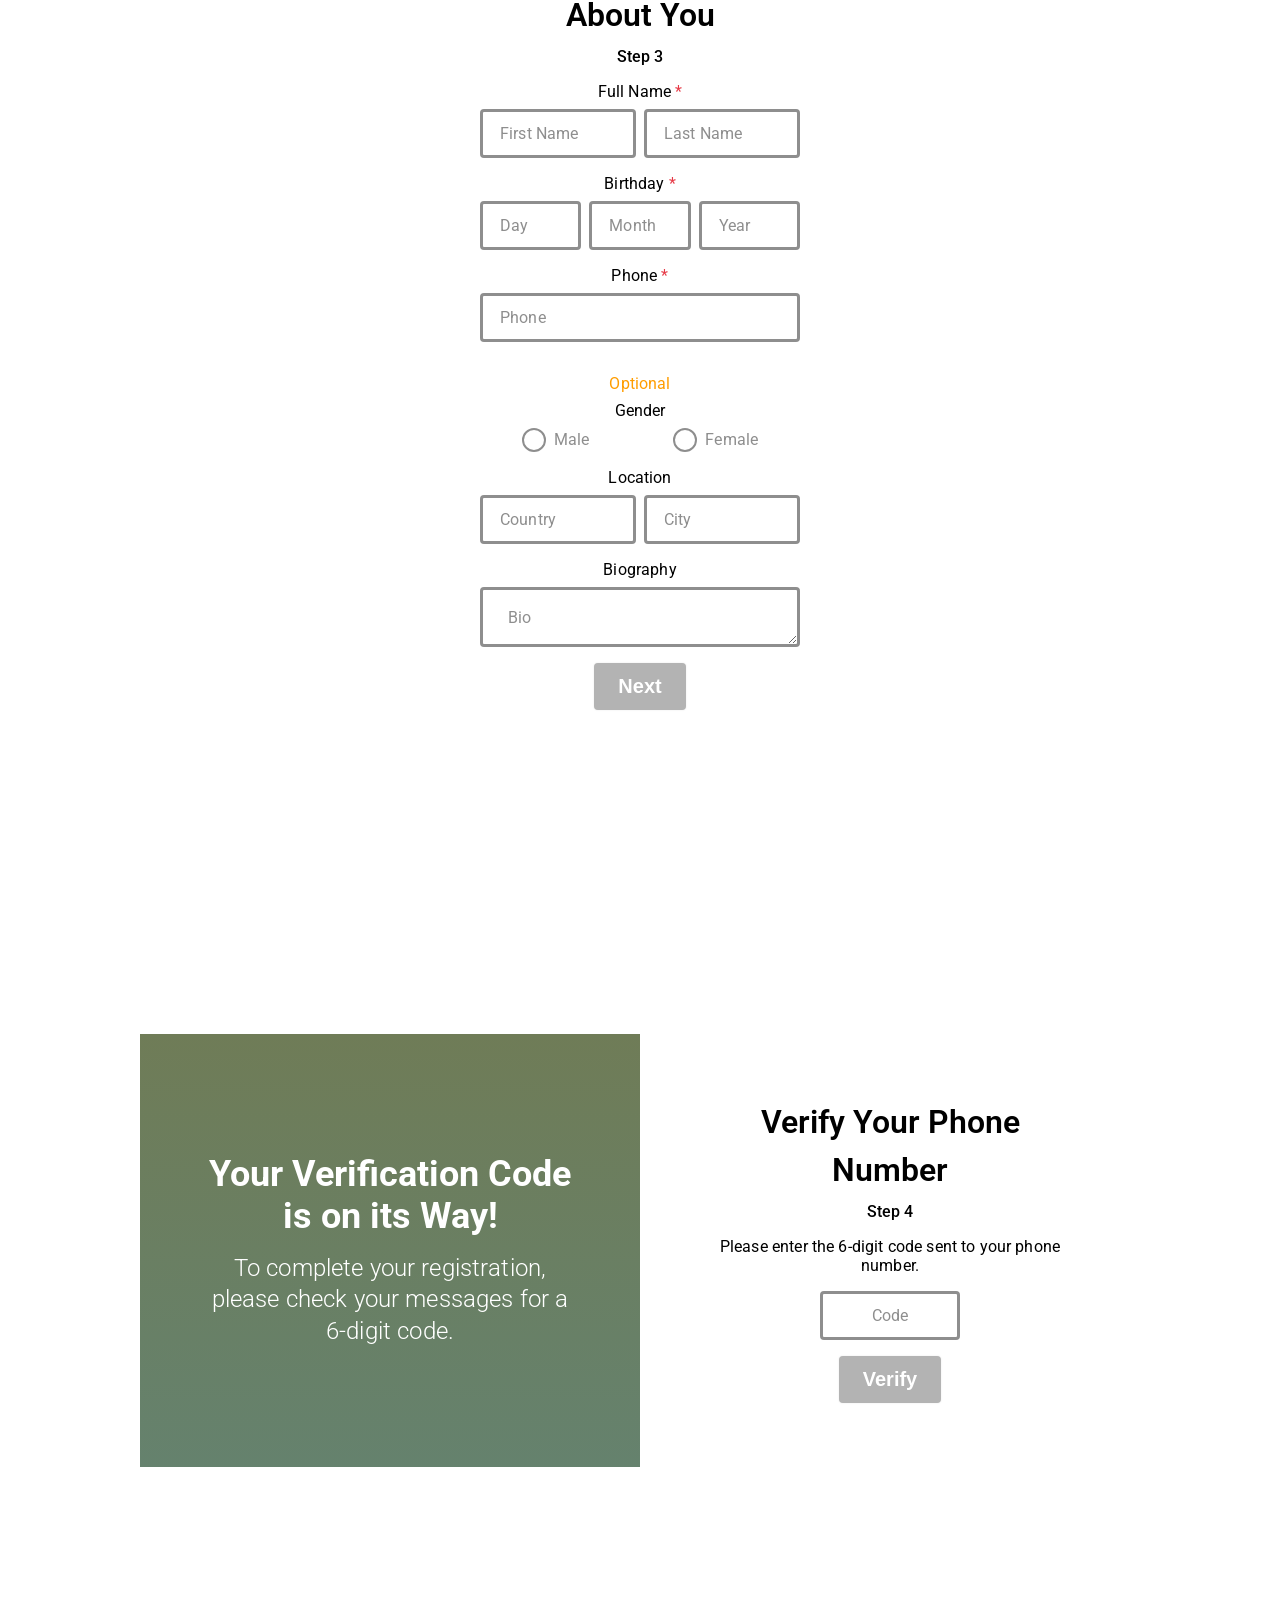
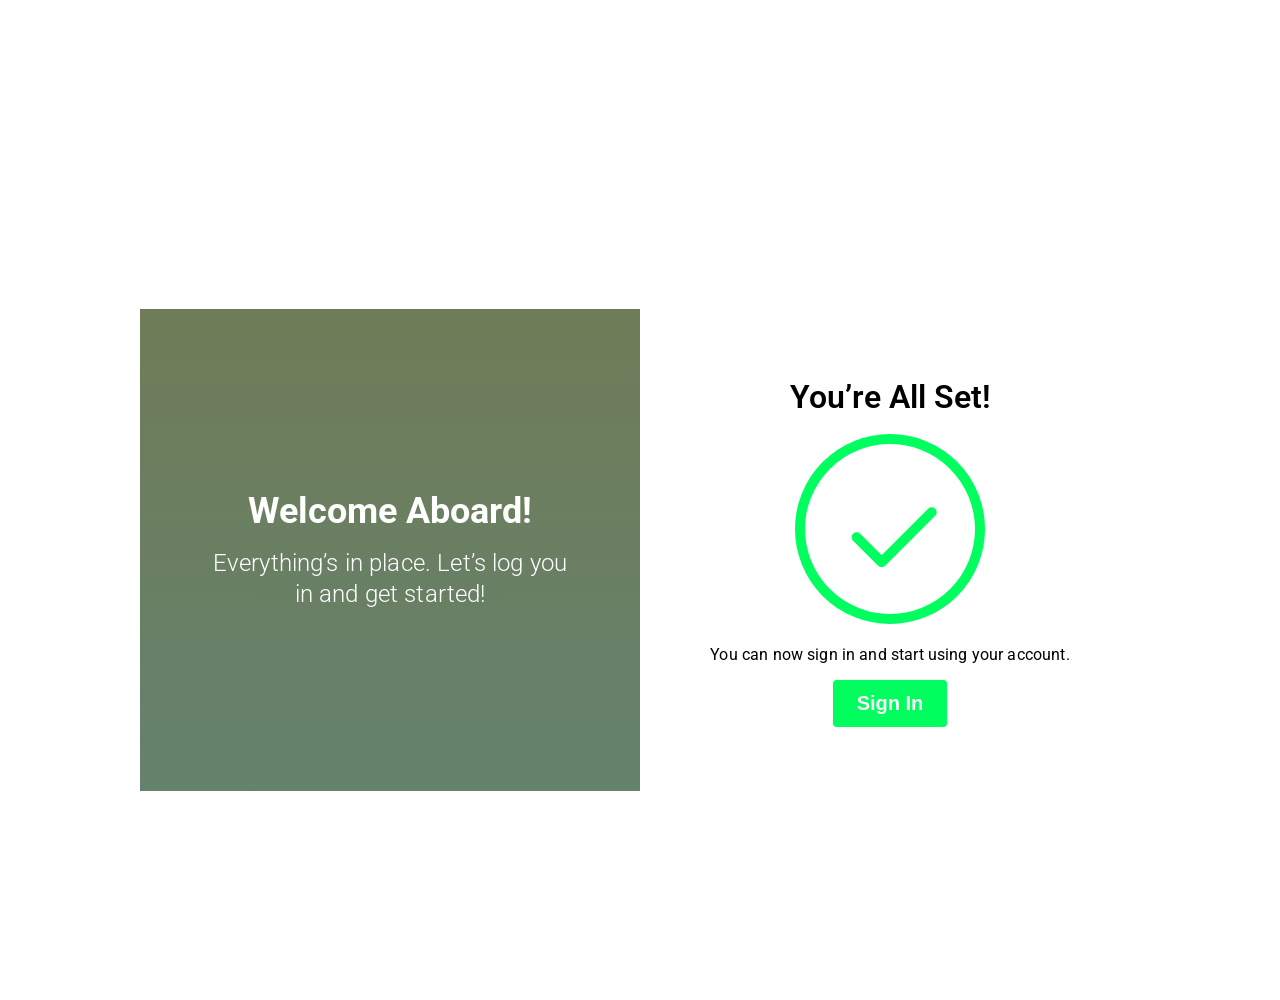
==== commit 4eaeab70: "The code in the script.js file was corrected and transferred to the FIXED_script.js file." ====
--- a/FIXED.html
+++ b/FIXED.html
@@ -3,16 +3,23 @@
   <head>
     <meta charset="UTF-8" />
     <meta name="viewport" content="width=device-width, initial-scale=1.0" />
-    <title data-i18n="meta.title">Test</title>
+    <title data-i18n="meta.title">CSS Authentication</title>
     <meta name="author" content="Taner Talas" />
     <meta
       name="description"
       content="A modern multi-step authentication UI featuring sign-in, sign-up, and password recovery flows with smooth animations and responsive design."
       data-i18n="meta.description"
     />
+    <!-- Fonts -->
+    <link rel="preconnect" href="https://fonts.googleapis.com" />
+    <link rel="preconnect" href="https://fonts.gstatic.com" crossorigin />
+    <link
+      href="https://fonts.googleapis.com/css2?family=Montserrat:ital,wght@0,100..900;1,100..900&family=Roboto:ital,wght@0,100..900;1,100..900&family=Source+Code+Pro:ital,wght@0,200..900;1,200..900&display=swap"
+      rel="stylesheet"
+    />
     <link rel="stylesheet" href="./FIXED.css" />
-    <script src="./TEST.js"></script>
     <script src="./FIXED_lang.js"></script>
+    <script src="./FIXED_script.js"></script>
   </head>
   <body>
     <!-- NAVIGATION - START -->
@@ -193,7 +200,9 @@
           <!-- FORGOT PASSWORD - 1 - LEFT -->
           <div class="left" id="forgotPass-1-left">
             <div class="content">
-              <h3 data-i18n="forgotPassword.step1.left.h3">No Worries at All!</h3>
+              <h3 data-i18n="forgotPassword.step1.left.h3">
+                No Worries at All!
+              </h3>
               <p data-i18n="forgotPassword.step1.left.p">
                 You can easily reset your password in just a few simple steps.
               </p>
@@ -255,7 +264,9 @@
         <div class="forgotPass-2">
           <div class="left" id="forgotPass-2-left">
             <div class="content">
-              <h3 data-i18n="forgotPassword.step2.left.h3">Your Code is on its Way!</h3>
+              <h3 data-i18n="forgotPassword.step2.left.h3">
+                Your Code is on its Way!
+              </h3>
               <p data-i18n="forgotPassword.step2.left.p">
                 For your security, we’ve sent a one-time code to your email
                 address.
@@ -307,14 +318,18 @@
         <div class="forgotPass-3">
           <div class="left" id="forgotPass-3-left">
             <div class="content">
-              <h3 data-i18n="forgotPassword.step3.left.h3">You're Almost Done!</h3>
+              <h3 data-i18n="forgotPassword.step3.left.h3">
+                You're Almost Done!
+              </h3>
               <p data-i18n="forgotPassword.step3.left.p">
                 All that’s left is setting a new password. You’re good to go!
               </p>
             </div>
           </div>
           <div class="right" id="forgotPass-3-right">
-            <h2 data-i18n="forgotPassword.step3.right.h2">Reset Your Password</h2>
+            <h2 data-i18n="forgotPassword.step3.right.h2">
+              Reset Your Password
+            </h2>
             <p data-i18n="steps.step3">Step 3</p>
             <p data-i18n="forgotPassword.step3.right.p">
               Use at least 8 characters with one uppercase letter and one
@@ -376,7 +391,6 @@
                   type="button"
                   class="show-pass"
                   aria-label="Show password"
-                  tabindex="-1"
                 >
                   <img
                     src="./images/icons/show-password-icon.svg"
@@ -625,9 +639,7 @@
                       required
                       autocomplete="off"
                     />
-                    <label
-                      for="signUp-3-firstName"
-                      data-i18n="input.firstName"
+                    <label for="signUp-3-firstName" data-i18n="input.firstName"
                       >First name</label
                     >
                   </div>
@@ -641,9 +653,7 @@
                       required
                       autocomplete="off"
                     />
-                    <label
-                      for="signUp-3-lastName"
-                      data-i18n="input.lastName"
+                    <label for="signUp-3-lastName" data-i18n="input.lastName"
                       >Last name</label
                     >
                   </div>
@@ -668,9 +678,7 @@
                       max="31"
                       inputmode="numeric"
                     />
-                    <label for="signUp-3-day" data-i18n="input.day"
-                      >Day</label
-                    >
+                    <label for="signUp-3-day" data-i18n="input.day">Day</label>
                   </div>
                   <!-- SIGN_UP_3_RIGHT - MONTH -->
                   <div class="input-group">
@@ -685,9 +693,7 @@
                       autocomplete="off"
                       maxlength="2"
                     />
-                    <label
-                      for="signUp-3-month"
-                      data-i18n="input.month"
+                    <label for="signUp-3-month" data-i18n="input.month"
                       >Month</label
                     >
                   </div>
@@ -704,9 +710,7 @@
                       max="2099"
                       inputmode="numeric"
                     />
-                    <label
-                      for="signUp-3-year"
-                      data-i18n="input.year"
+                    <label for="signUp-3-year" data-i18n="input.year"
                       >Year</label
                     >
                   </div>
@@ -718,7 +722,7 @@
                   Phone
                 </p>
                 <div class="input-group">
-                  <input
+                  <input 
                     type="tel"
                     inputmode="numeric"
                     id="signUp-3-phone"
@@ -729,9 +733,7 @@
                     maxlength="17"
                     pattern="\+90\s5\d{2}\s\d{3}\s\d{2}\s\d{2}"
                   />
-                  <label
-                    for="signUp-3-phone"
-                    data-i18n="input.phone"
+                  <label for="signUp-3-phone" data-i18n="input.phone"
                     >Phone</label
                   >
                 </div>
@@ -800,9 +802,7 @@
                       autocomplete="off"
                       data-i18n-placeholder="input.city.placeholder"
                     />
-                    <label
-                      for="signUp-3-city"
-                      data-i18n="input.city.label"
+                    <label for="signUp-3-city" data-i18n="input.city.label"
                       >City</label
                     >
                   </div>
@@ -848,7 +848,11 @@
         aria-hidden="true"
       >
         <div class="overlay-panel" tabindex="-1">
-          <p id="confirmTitle" class="overlay-title" data-i18n="signUp.step3.overlay">
+          <p
+            id="confirmTitle"
+            class="overlay-title"
+            data-i18n="signUp.step3.overlay"
+          >
             Do you confirm the information you entered?
           </p>
           <div class="overlay-buttons">
@@ -978,9 +982,7 @@
         <p data-i18n="footer.fp">
           This is a portfolio project. Any information you enter is not stored.
         </p>
-        <p data-i18n="footer.sp">
-          Designed &amp; coded by Taner Talas
-        </p>
+        <p data-i18n="footer.sp">Designed &amp; coded by Taner Talas</p>
       </div>
     </footer>
     <!-- FOOTER - END -->
--- a/FIXED.css
+++ b/FIXED.css
@@ -13,49 +13,46 @@
 }
 
 :root {
+  --body-backgroundColor: #fff;
+
+  --nav-color: black;
   --logoIcon-filter: invert(0);
-  --navActiveLink-color: #fff;
-  --navActiveLink-background-color: #06002d;
-  --navLinks-color: #000;
-
-  --background-color: #fff;
+  --navActive-color: #fff;
+  --navActive-backgroundColor: #06002d;
+  --navHover-backgroundColor: rgba(0, 8, 255, 0.1);
+  --footer-color: black;
+
   --c1: #efed5a;
   --c2: #593cc3;
   --c3: #00ff5e;
   --c4: #4714ff;
-  --background-nav-color: #e7e3ff;
-  --nav-shadow: 0 2px 3px rgba(0, 0, 0, 0.25);
 
   --gray-color: #8e8e8e;
   --dark-color: #000000;
-  --input-radius: 8px;
-
-  --lp-bg: #d1d5db;
-  --lp-done: #00c853;
-  --lp-active: #ffd700;
+
+  --lpBase-backgroundColor: #d1d5db;
+  --lpDone-backgroundColor: #00c853;
+  --lpActive-backgroundColor: #ffd700;
 }
 
 .dark {
+  --body-backgroundColor: #000;
+
+  --nav-color: white;
   --logoIcon-filter: invert(1);
-  --navActiveLink-color: #000;
-  --navActiveLink-background-color: #e7e3ff;
-  --navLinks-color: #fff;
-
-  --background-color: #000;
+  --navActive-color: #000;
+  --navActive-backgroundColor: #e7e3ff;
+  --navHover-backgroundColor: rgba(0, 8, 255, 0.2);
+  --footer-color: white;
+
   --c1: #ff9f1c;
   --c2: #2ec4b6;
   --c3: #e71d36;
   --c4: #ffbf69;
-  --background-nav-color: #06002d;
-  --nav-shadow: 0 2px 3px rgba(255, 255, 255, 0.124);
-
-  --lp-bg: #2a2a2a;
-  --lp-done: #25d366;
-  --lp-active: #ffdf5a;
 }
 
 body {
-  background-color: var(--background-color);
+  background-color: var(--body-backgroundColor);
   font-family: "Roboto", sans-serif;
   position: relative;
   isolation: isolate;
@@ -114,6 +111,7 @@
 h3 + p {
   font-size: 1.5rem;
   line-height: 1.3;
+  font-weight: 300;
 }
 
 p,
@@ -174,14 +172,14 @@
 .lang-btn {
   background-color: white;
   border: 1px solid #ccc;
-  border-radius: 4px;
+  border-radius: 2px;
   padding: 8px 12px;
   cursor: pointer;
-  transition: background-color 0.3s ease;
+  transition: filter 0.4s ease;
 }
 
 .lang-btn:hover {
-  background-color: rgb(242, 242, 242);
+  filter: brightness(0.95) saturate(1.05);
 }
 
 .lang-btn.active {
@@ -192,8 +190,8 @@
 
 /* active link */
 li.active {
-  background-color: var(--navActiveLink-background-color);
-  color: var(--navActiveLink-color);
+  background-color: var(--navActive-backgroundColor);
+  color: var(--navActive-color);
   cursor: default;
   pointer-events: none;
 }
@@ -226,12 +224,12 @@
 .nav-button > button {
   position: relative;
   padding: 0 16px;
-  color: var(--navLinks-color);
+  color: var(--nav-color);
+  transition: color 0.4s ease;
 }
 
 .nav-link > a {
   text-decoration: none;
-  transition: color 0.4s ease;
   display: flex;
   align-items: center;
   height: 100%;
@@ -243,9 +241,6 @@
 }
 
 .nav-button > button {
-  transition:
-    background-color 0.4s ease,
-    transform 0.4s ease;
   background: none;
   border: none;
   cursor: inherit;
@@ -257,7 +252,7 @@
   top: 0;
   width: 100%;
   height: 0%;
-  background-color: rgba(142, 132, 255, 0.1);
+  background-color: var(--navHover-backgroundColor);
   border-radius: 0 0 4px 4px;
   z-index: -1;
   transition: height 0.4s ease;
@@ -284,7 +279,11 @@
   width: 48px;
   height: 48px;
   transform-style: preserve-3d;
-  transition: transform 0.6s ease;
+  transition: transform 0.4s ease;
+}
+
+.dark .themeIcon-wrapper {
+  transform: rotateX(180deg);
 }
 
 .themeIcon {
@@ -319,7 +318,7 @@
   background-color: transparent;
   color: white;
   border-radius: 4px;
-  box-shadow: 0 0 4px rgba(0, 0, 0, 0.5);
+  box-shadow: 0 0 2px rgba(0, 0, 0, 0.1);
   transition:
     background-color 0.3s ease,
     color 0.3s ease,
@@ -452,6 +451,9 @@
 
 .show-pass {
   position: absolute;
+  display: flex;
+  align-items: center;
+  top: 0;
   right: 0;
   height: 100%;
   padding-right: 16px;
@@ -469,7 +471,7 @@
 
 .show-pass:hover,
 .show-pass:focus-visible {
-  transform: scale(1.05);
+  filter: brightness(0);
 }
 
 .input-group input[type="password"] {
@@ -989,10 +991,11 @@
   justify-content: center;
   width: 100%;
   bottom: 0;
-  color: black;
+  color: var(--footer-color);
   opacity: 0.8;
   pointer-events: none;
   z-index: 500;
+  transition: color 0.4s ease;
 }
 
 footer > div {
@@ -1040,20 +1043,20 @@
   top: 0;
   bottom: 0;
   width: 100%;
-  background: var(--lp-bg);
+  background: var(--lpBase-backgroundColor);
 }
 
 .lp-done {
   left: 0;
   width: 100%;
-  background: var(--lp-done);
+  background: var(--lpDone-backgroundColor);
   transform: scaleX(0);
   transition: transform 420ms ease;
 }
 
 .lp-current {
   background:
-    linear-gradient(90deg, var(--lp-done), var(--lp-active)),
+    linear-gradient(90deg, var(--lpDone-backgroundColor), var(--lpActive-backgroundColor)),
     linear-gradient(90deg, transparent, rgba(255, 255, 255, 0.25), transparent);
   width: 100%;
   transform: scaleX(0);
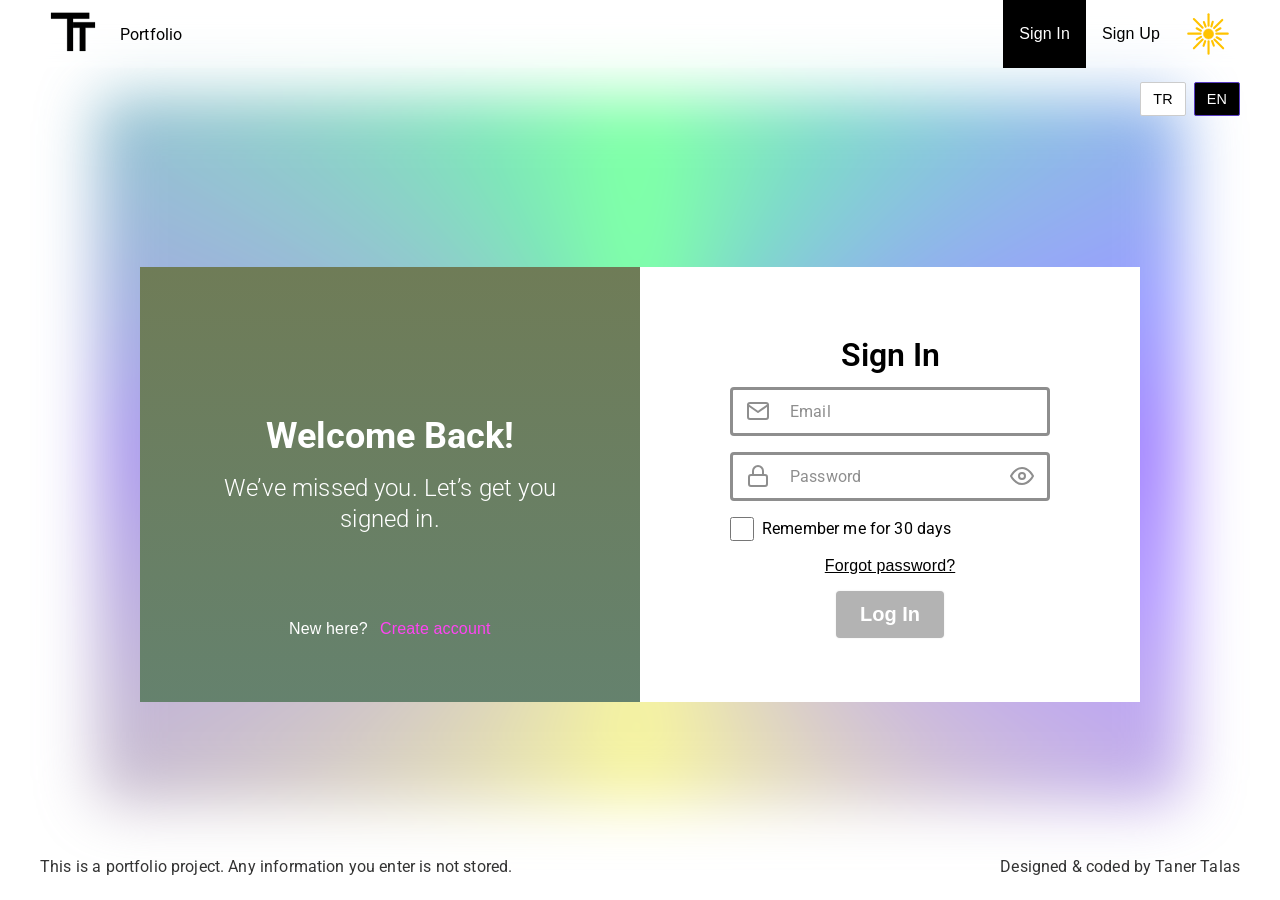
==== commit f9a11ee4: "Responsive design was developed for mobile devices. Everything in the test files was transferred to " ====
--- a/FIXED.html
+++ b/FIXED.html
@@ -20,6 +20,7 @@
     <link rel="stylesheet" href="./FIXED.css" />
     <script src="./FIXED_lang.js"></script>
     <script src="./FIXED_script.js"></script>
+    <script src="./wiringForms.js"></script>
   </head>
   <body>
     <!-- NAVIGATION - START -->
@@ -41,7 +42,7 @@
               >Portfolio</a
             >
           </li>
-          <li class="nav-button">
+          <li class="nav-button active">
             <button type="button" id="openSignIn" data-i18n="nav.signIn">
               Sign In
             </button>
@@ -64,918 +65,969 @@
 
     <!-- NAVIGATION - END -->
 
-    <!-- PROGRESS BAR - START -->
-    <div class="progress-wrapper">
-      <div id="flowProgress" class="linear-progress" aria-hidden="true">
-        <span class="lp-bar lp-base"></span>
-        <span class="lp-bar lp-done"></span>
-        <span class="lp-bar lp-current"></span>
-      </div>
-    </div>
-    <!-- PROGRESS BAR - END -->
-
-    <!-- SIGN IN - START -->
-    <!-- SIGN IN - 1 - START -->
-    <section aria-hidden="false">
-      <div>
-        <div class="signIn-1">
-          <!-- SIGN IN - 1 - LEFT -->
-          <div class="left" id="signIn-1-left">
-            <div class="content">
-              <h3 data-i18n="signIn.step1.left.h3">Welcome Back!</h3>
-              <p data-i18n="signIn.step1.left.p">
-                We’ve missed you. Let’s get you signed in.
-              </p>
-            </div>
-            <!-- SIGN_IN_1_LEFT - CREATE ACCOUNT LINK & BUTTON -->
-            <button class="createAccount-btn" type="button">
-              <span
-                class="CA-BTN-leftText"
-                data-i18n="signIn.step1.left.CA_BTN_leftText"
-                >New here?</span
-              >
-              <span
-                class="CA-BTN-rightText"
-                data-i18n="signIn.step1.left.CA_BTN_rightText"
-                >Create account</span
-              >
-            </button>
-          </div>
-          <!-- SIGN IN - 1 - RIGHT -->
-          <div class="right" id="signIn-1-right">
-            <h2 data-i18n="signIn.step1.right.h2">Sign In</h2>
-            <form class="form sign-in-form1">
-              <!-- SIGN_IN_1_RIGHT - EMAIL INPUT -->
-              <div class="input-group">
-                <input
-                  type="email"
-                  id="signIn-email"
-                  name="signIn-email"
-                  placeholder="you@example.com"
-                  required
-                  autocomplete="off"
-                  data-i18n-placeholder="input.email.placeholder"
-                />
-                <label for="signIn-email" data-i18n="input.email.label"
-                  >Email</label
+    <main>
+      <!-- SIGN IN - START -->
+      <section class="signIn-section" aria-hidden="false">
+        <!-- SIGN IN - 1 - START -->
+        <div class="signIn-1-section" aria-hidden="false">
+          <div class="signIn-1">
+            <!-- SIGN IN - 1 - LEFT -->
+            <div class="left" id="signIn-1-left">
+              <div class="content">
+                <h3 data-i18n="signIn.step1.left.h3">Welcome Back!</h3>
+                <p data-i18n="signIn.step1.left.p">
+                  We’ve missed you. Let’s get you signed in.
+                </p>
+              </div>
+              <!-- SIGN_IN_1_LEFT - CREATE ACCOUNT LINK & BUTTON -->
+              <button class="createAccount-btn" type="button">
+                <span
+                  class="CA-BTN-leftText"
+                  data-i18n="signIn.step1.left.CA_BTN_leftText"
+                  >New here?</span
                 >
-                <img
-                  src="./images/icons/email-icon.svg"
-                  alt="Email field icon"
-                  class="input-icon"
-                />
-              </div>
-              <!-- SIGN_IN_1_RIGHT - PASSWORD INPUT -->
-              <div class="input-group">
-                <input
-                  type="password"
-                  id="signIn-password"
-                  name="signIn-password"
-                  placeholder="••••••••"
-                  required
-                  autocomplete="off"
-                  minlength="8"
-                />
-                <label for="signIn-password" data-i18n="input.password"
-                  >Password</label
+                <span
+                  class="CA-BTN-rightText"
+                  data-i18n="signIn.step1.left.CA_BTN_rightText"
+                  >Create account</span
                 >
-                <img
-                  src="./images/icons/password-icon.svg"
-                  alt="Password field icon"
-                  class="input-icon"
-                />
+              </button>
+            </div>
+            <!-- SIGN IN - 1 - RIGHT -->
+            <div class="right" id="signIn-1-right">
+              <h2 data-i18n="signIn.step1.right.h2">Sign In</h2>
+              <form class="form sign-in-form1">
+                <!-- SIGN_IN_1_RIGHT - EMAIL INPUT -->
+                <div class="input-group">
+                  <input
+                    type="email"
+                    id="signIn-email"
+                    name="signIn-email"
+                    placeholder="you@example.com"
+                    required
+                    autocomplete="off"
+                    data-i18n-placeholder="input.email.placeholder"
+                  />
+                  <label for="signIn-email" data-i18n="input.email.label"
+                    >Email</label
+                  >
+                  <img
+                    src="./images/icons/email-icon.svg"
+                    alt="Email field icon"
+                    class="input-icon"
+                  />
+                </div>
+                <!-- SIGN_IN_1_RIGHT - PASSWORD INPUT -->
+                <div class="input-group">
+                  <input
+                    type="password"
+                    id="signIn-password"
+                    name="signIn-password"
+                    placeholder="••••••••"
+                    required
+                    autocomplete="off"
+                    minlength="8"
+                  />
+                  <label for="signIn-password" data-i18n="input.password"
+                    >Password</label
+                  >
+                  <img
+                    src="./images/icons/password-icon.svg"
+                    alt="Password field icon"
+                    class="input-icon"
+                  />
+                  <button
+                    type="button"
+                    class="show-pass"
+                    aria-label="Show password"
+                    tabindex="-1"
+                  >
+                    <img
+                      src="./images/icons/show-password-icon.svg"
+                      alt="show password icon"
+                    />
+                  </button>
+                </div>
+                <!-- SIGN_IN_1_RIGHT - REMEMBER ME INPUT -->
+                <div class="remember-me">
+                  <input
+                    type="checkbox"
+                    id="signIn-remember"
+                    name="signIn-remember"
+                  />
+                  <label
+                    for="signIn-remember"
+                    data-i18n="signIn.step1.right.rememberMe"
+                    >Remember me for 30 days</label
+                  >
+                </div>
+                <!-- SIGN_IN_1_RIGHT - FORGOT PASSWORD LINK & BUTTON -->
                 <button
                   type="button"
-                  class="show-pass"
-                  aria-label="Show password"
+                  class="forgotPassword-btn"
+                  data-i18n="signIn.step1.right.forgotPassword"
                 >
+                  Forgot password?
+                </button>
+                <!-- SIGN_IN_1_RIGHT - LOG IN BUTTON -->
+                <button
+                  type="submit"
+                  class="btn btn-default"
+                  data-i18n="buttons.logIn"
+                >
+                  Log In
+                </button>
+              </form>
+            </div>
+          </div>
+        </div>
+        <!-- SIGN IN - 1 - END -->
+      </section>
+      <!-- SIGN IN - END -->
+
+      <!-- FORGOT PASSWORD - START -->
+      <section class="forgotPass-section hideWith-display" aria-hidden="true">
+        <!-- FORGOT PASSWORD - 1 - START -->
+        <div
+          class="forgotPass-1-section centered hideWith-opacity hideWith-display"
+          aria-hidden="true"
+        >
+          <div class="forgotPass-1">
+            <!-- FORGOT PASSWORD - 1 - LEFT -->
+            <div class="left" id="forgotPass-1-left">
+              <div class="content">
+                <h3 data-i18n="forgotPassword.step1.left.h3">
+                  No Worries at All!
+                </h3>
+                <p data-i18n="forgotPassword.step1.left.p">
+                  You can easily reset your password in just a few simple steps.
+                </p>
+              </div>
+            </div>
+            <!-- FORGOT PASSWORD - 1 - RIGHT -->
+            <div class="right" id="forgotPass-1-right">
+              <h2 data-i18n="forgotPassword.step1.right.h2">Forgot Password</h2>
+              <p data-i18n="steps.s1">Step 1</p>
+              <p data-i18n="forgotPassword.step1.right.p">
+                We'll send you a link to reset your password. Please enter the
+                email linked to your account.
+              </p>
+              <form class="form forgot-pass-form1">
+                <!-- FORGOT_PASS_1_RIGHT - EMAIL INPUT -->
+                <div class="input-group">
+                  <input
+                    type="email"
+                    id="forgotPass-1-email"
+                    name="forgotPass-1-email"
+                    placeholder="you@example.com"
+                    required
+                    autocomplete="off"
+                    data-i18n-placeholder="input.email.placeholder"
+                  />
+                  <label for="forgotPass-1-email" data-i18n="input.email.label"
+                    >Email</label
+                  >
                   <img
-                    src="./images/icons/show-password-icon.svg"
-                    alt="show password icon"
-                  />
+                    src="./images/icons/email-icon.svg"
+                    alt="Email field icon"
+                    class="input-icon"
+                  />
+                </div>
+                <!-- FORGOT_PASS_1_RIGHT - BACK_NEXT BUTTON -->
+                <div class="button-group">
+                  <button
+                    type="button"
+                    id="forgotPass-1-back-btn"
+                    class="btn btn-secondary"
+                    data-i18n="buttons.back"
+                  >
+                    Back
+                  </button>
+                  <button
+                    type="submit"
+                    id="btn-forgotPass-1"
+                    class="btn btn-default"
+                    data-i18n="buttons.next"
+                  >
+                    Next
+                  </button>
+                </div>
+              </form>
+            </div>
+          </div>
+        </div>
+        <!-- FORGOT PASSWORD - 1 - END -->
+        <!-- FORGOT PASSWORD - 2 - START -->
+        <div
+          class="forgotPass-2-section centered hideWith-opacity hideWith-display"
+          aria-hidden="true"
+        >
+          <div class="forgotPass-2">
+            <!-- FORGOT PASSWORD - 2 - LEFT -->
+            <div class="left" id="forgotPass-2-left">
+              <div class="content">
+                <h3 data-i18n="forgotPassword.step2.left.h3">
+                  Your Code is on its Way!
+                </h3>
+                <p data-i18n="forgotPassword.step2.left.p">
+                  For your security, we’ve sent a one-time code to your email
+                  address.
+                </p>
+              </div>
+            </div>
+            <!-- FORGOT PASSWORD - 2 - RIGHT -->
+            <div class="right" id="forgotPass-2-right">
+              <h2 data-i18n="forgotPassword.step2.right.h2">
+                Verify Your Email
+              </h2>
+              <p data-i18n="steps.s2">Step 2</p>
+              <p data-i18n="forgotPassword.step2.right.p">
+                We emailed you a code. Please check your inbox or spam folder.
+              </p>
+              <form class="form forgot-pass-form2">
+                <!-- FORGOT_PASS_2_RIGHT - CODE INPUT -->
+                <div class="input-group">
+                  <input
+                    type="text"
+                    class="verification-code"
+                    id="forgotPass-2-verificationCode"
+                    name="forgotPass-2-verificationCode"
+                    placeholder="1 2 3 4 5 6"
+                    required
+                    inputmode="numeric"
+                    pattern="\d{1}( \d{1}){5}"
+                    maxlength="11"
+                    autocomplete="off"
+                  />
+                  <label
+                    for="forgotPass-2-verificationCode"
+                    data-i18n="input.code"
+                    >Code</label
+                  >
+                </div>
+                <!-- FORGOT_PASS_2_RIGHT - VERIFY BUTTON -->
+                <button
+                  type="submit"
+                  id="btn-forgotPass-2"
+                  class="btn btn-default"
+                  data-i18n="buttons.verify"
+                >
+                  Verify
                 </button>
+              </form>
+            </div>
+          </div>
+        </div>
+        <!-- FORGOT PASSWORD - 2 - END -->
+        <!-- FORGOT PASSWORD - 3 - START -->
+        <div
+          class="forgotPass-3-section centered hideWith-opacity hideWith-display"
+          aria-hidden="true"
+        >
+          <div class="forgotPass-3">
+            <!-- FORGOT PASSWORD - 3 - LEFT -->
+            <div class="left" id="forgotPass-3-left">
+              <div class="content">
+                <h3 data-i18n="forgotPassword.step3.left.h3">
+                  You're Almost Done!
+                </h3>
+                <p data-i18n="forgotPassword.step3.left.p">
+                  All that’s left is setting a new password. You’re good to go!
+                </p>
               </div>
-              <!-- SIGN_IN_1_RIGHT - REMEMBER ME INPUT -->
-              <div class="remember-me">
-                <input
-                  type="checkbox"
-                  id="signIn-remember"
-                  name="signIn-remember"
-                />
-                <label
-                  for="signIn-remember"
-                  data-i18n="signIn.step1.right.rememberMe"
-                  >Remember me for 30 days</label
+            </div>
+            <!-- FORGOT PASSWORD - 3 - RIGHT -->
+            <div class="right" id="forgotPass-3-right">
+              <h2 data-i18n="forgotPassword.step3.right.h2">
+                Reset Your Password
+              </h2>
+              <p data-i18n="steps.s3">Step 3</p>
+              <p data-i18n="forgotPassword.step3.right.p">
+                Use at least 8 characters with one uppercase letter and one
+                number.
+              </p>
+              <form class="form forgot-pass-form3">
+                <!-- FORGOT_PASS_3_RIGHT - PASSWORD INPUT -->
+                <div class="input-group">
+                  <input
+                    type="password"
+                    id="forgotPass-3-password"
+                    name="password"
+                    placeholder="••••••••"
+                    required
+                    autocomplete="off"
+                    minlength="8"
+                  />
+                  <label for="forgotPass-3-password" data-i18n="input.password"
+                    >Password</label
+                  >
+                  <img
+                    src="./images/icons/password-icon.svg"
+                    alt="Password field icon"
+                    class="input-icon"
+                  />
+                  <button
+                    type="button"
+                    class="show-pass"
+                    aria-label="Show password"
+                    tabindex="-1"
+                  >
+                    <img
+                      src="./images/icons/show-password-icon.svg"
+                      alt="show password icon"
+                    />
+                  </button>
+                </div>
+                <!-- FORGOT_PASS_3_RIGHT - CONFIRM PASSWORD INPUT -->
+                <div class="input-group">
+                  <input
+                    type="password"
+                    id="forgotPass-3-confirmPassword"
+                    name="confirmPassword"
+                    placeholder="••••••••"
+                    required
+                    autocomplete="off"
+                    minlength="8"
+                  />
+                  <label
+                    for="forgotPass-3-confirmPassword"
+                    data-i18n="input.confirmPassword"
+                    >Confirm Password</label
+                  >
+                  <img
+                    src="./images/icons/password-icon.svg"
+                    alt="Password field icon"
+                    class="input-icon"
+                  />
+                  <button
+                    type="button"
+                    class="show-pass"
+                    aria-label="Show password"
+                    tabindex="-1"
+                  >
+                    <img
+                      src="./images/icons/show-password-icon.svg"
+                      alt="Show password icon"
+                    />
+                  </button>
+                </div>
+                <!-- FORGOT_PASS_3_RIGHT - DONE BUTTON -->
+                <button
+                  type="submit"
+                  id="btn-forgotPass-3"
+                  class="btn btn-default"
+                  data-i18n="buttons.done"
                 >
-              </div>
-              <!-- SIGN_IN_1_RIGHT - FORGOT PASSWORD LINK & BUTTON -->
+                  Done
+                </button>
+              </form>
+            </div>
+          </div>
+        </div>
+        <!-- FORGOT PASSWORD - 3 - END -->
+        <!-- FORGOT PASSWORD - 4 - START -->
+        <div
+          class="forgotPass-4-section hideWith-opacity hideWith-display"
+          aria-hidden="true"
+        >
+          <div class="forgotPass-4">
+            <!-- FORGOT PASSWORD - 4 - RIGHT -->
+            <div class="right" id="forgotPass-4-right">
+              <h3 data-i18n="forgotPassword.step4.right.h3">You’re Ready!</h3>
+              <p data-i18n="forgotPassword.step4.right.p">
+                Your password has been reset successfully. You can now sign in
+                to your account.
+              </p>
+              <!-- FORGOT_PASSWORD_4_RIGHT - SIGN IN BUTTON -->
               <button
                 type="button"
-                class="forgotPassword-btn"
-                data-i18n="signIn.step1.right.forgotPassword"
+                id="btn-forgotPass-4"
+                class="btn btn-valid"
+                data-i18n="buttons.signIn"
               >
-                Forgot password?
+                Sign In
               </button>
-              <!-- SIGN_IN_1_RIGHT - LOG IN BUTTON -->
-              <button
-                type="submit"
-                class="btn btn-default"
-                data-i18n="buttons.logIn"
-              >
-                Log In
-              </button>
-            </form>
+            </div>
           </div>
         </div>
-      </div>
-    </section>
-    <!-- SIGN IN - 1 - END -->
-    <!-- SIGN IN - END -->
+        <!-- FORGOT PASSWORD - 4 - END -->
+      </section>
+      <!-- FORGOT PASSWORD - END -->
 
-    <!-- FORGOT PASSWORD - START -->
-    <section>
-      <!-- FORGOT PASSWORD - 1 - START -->
-      <div>
-        <div class="forgotPass-1">
-          <!-- FORGOT PASSWORD - 1 - LEFT -->
-          <div class="left" id="forgotPass-1-left">
-            <div class="content">
-              <h3 data-i18n="forgotPassword.step1.left.h3">
-                No Worries at All!
-              </h3>
-              <p data-i18n="forgotPassword.step1.left.p">
-                You can easily reset your password in just a few simple steps.
+      <!-- SIGN UP - START -->
+      <section class="signUp-section hideWith-display" aria-hidden="true">
+        <!-- SIGN UP - 1 - START -->
+        <div
+          class="signUp-1-section centered hideWith-opacity hideWith-display"
+          aria-hidden="true"
+        >
+          <div class="signUp-1">
+            <!-- SIGN UP - 1 - LEFT -->
+            <div class="left" id="signUp-1-left">
+              <div class="content">
+                <h3 data-i18n="signUp.step1.left.h3">Let’s Get Started!</h3>
+                <p data-i18n="signUp.step1.left.p">
+                  We’re excited to have you with us!
+                </p>
+              </div>
+            </div>
+            <!-- SIGN UP - 1 - RIGHT -->
+            <div class="right" id="signUp-1-right">
+              <h2 data-i18n="signUp.step1.right.h2">Create Your Account</h2>
+              <p data-i18n="steps.s1">Step 1</p>
+              <p data-i18n="signUp.step1.right.p">
+                Create your password using at least 8 characters, including one
+                uppercase letter and one number.
               </p>
+              <form class="form sign-up-form1">
+                <!-- SIGN_UP_1_RIGHT - EMAIL INPUT -->
+                <div class="input-group">
+                  <input
+                    type="email"
+                    id="signUp-1-email"
+                    name="signUp-1-email"
+                    placeholder="you@example.com"
+                    required
+                    autocomplete="off"
+                    data-i18n-placeholder="input.email.placeholder"
+                  />
+                  <label for="signUp-1-email" data-i18n="input.email.label"
+                    >Email</label
+                  >
+                  <img
+                    src="./images/icons/email-icon.svg"
+                    alt="Email field icon"
+                    class="input-icon"
+                  />
+                </div>
+                <!-- SIGN_UP_1_RIGHT - PASSWORD INPUT -->
+                <div class="input-group">
+                  <input
+                    type="password"
+                    id="signUp-1-password"
+                    name="password"
+                    placeholder="••••••••"
+                    required
+                    autocomplete="off"
+                    minlength="8"
+                  />
+                  <label for="signUp-1-password" data-i18n="input.password"
+                    >Password</label
+                  >
+                  <img
+                    src="./images/icons/password-icon.svg"
+                    alt="Password field icon"
+                    class="input-icon"
+                  />
+                  <button
+                    type="button"
+                    class="show-pass"
+                    aria-label="Show password"
+                    tabindex="-1"
+                  >
+                    <img
+                      src="./images/icons/show-password-icon.svg"
+                      alt="show password icon"
+                    />
+                  </button>
+                </div>
+                <!-- SIGN_UP_1_RIGHT - REPEAT PASSWORD INPUT -->
+                <div class="input-group">
+                  <input
+                    type="password"
+                    id="signUp-1-confirmPassword"
+                    name="confirmPassword"
+                    placeholder="••••••••"
+                    required
+                    autocomplete="off"
+                    minlength="8"
+                  />
+                  <label
+                    for="signUp-1-confirmPassword"
+                    data-i18n="input.confirmPassword"
+                    >Confirm Password</label
+                  >
+                  <img
+                    src="./images/icons/password-icon.svg"
+                    alt="Password field icon"
+                    class="input-icon"
+                  />
+                  <button
+                    type="button"
+                    class="show-pass"
+                    aria-label="Show password"
+                    tabindex="-1"
+                  >
+                    <img
+                      src="./images/icons/show-password-icon.svg"
+                      alt="Show password icon"
+                    />
+                  </button>
+                </div>
+                <!-- SIGN_UP_1_RIGHT - BACK_NEXT BUTTON -->
+                <div class="button-group">
+                  <button
+                    type="button"
+                    id="signUp-1-back-btn"
+                    class="btn btn-secondary"
+                    data-i18n="buttons.back"
+                  >
+                    Back
+                  </button>
+                  <button
+                    type="submit"
+                    id="btn-signUp-1"
+                    class="btn btn-default"
+                    data-i18n="buttons.next"
+                  >
+                    Next
+                  </button>
+                </div>
+              </form>
             </div>
           </div>
-          <!-- FORGOT PASSWORD - 1 - RIGHT -->
-          <div class="right" id="forgotPass-1-right">
-            <h2 data-i18n="forgotPassword.step1.right.h2">Forgot Password</h2>
-            <p data-i18n="steps.step1">Step 1</p>
-            <p data-i18n="forgotPassword.step1.right.p">
-              We'll send you a link to reset your password. Please enter the
-              email linked to your account.
-            </p>
-            <form class="form forgot-pass-form1">
-              <!-- FORGOT_PASS_1_RIGHT - EMAIL INPUT -->
-              <div class="input-group">
-                <input
-                  type="email"
-                  id="forgotPass-1-email"
-                  name="forgotPass-1-email"
-                  placeholder="you@example.com"
-                  required
-                  autocomplete="off"
-                  data-i18n-placeholder="input.email.placeholder"
-                />
-                <label for="forgotPass-1-email" data-i18n="input.email.label"
-                  >Email</label
-                >
-                <img
-                  src="./images/icons/email-icon.svg"
-                  alt="Email field icon"
-                  class="input-icon"
-                />
+        </div>
+        <!-- SIGN UP - 1 - END -->
+        <!-- SIGN UP - 2 - START -->
+        <div
+          class="signUp-2-section centered hideWith-opacity hideWith-display"
+          aria-hidden="true"
+        >
+          <div class="signUp-2">
+            <!-- SIGN UP - 2 - LEFT -->
+            <div class="left" id="signUp-2-left">
+              <div class="content">
+                <h3 data-i18n="signUp.step2.left.h3">
+                  Your Code is on its Way!
+                </h3>
+                <p data-i18n="signUp.step2.left.p">
+                  For your security, we’ve sent a one-time code to your email
+                  address.
+                </p>
               </div>
-              <!-- FORGOT_PASS_1_RIGHT - BACK_NEXT BUTTON -->
-              <div class="button-group">
-                <button
-                  type="button"
-                  class="btn btn-secondary"
-                  data-i18n="buttons.back"
-                >
-                  Back
-                </button>
+            </div>
+            <!-- SIGN UP - 2 - RIGHT -->
+            <div class="right" id="signUp-2-right">
+              <h2 data-i18n="signUp.step2.right.h2">Verify Your Email</h2>
+              <p data-i18n="steps.s2">Step 2</p>
+              <p data-i18n="signUp.step2.right.p">
+                We emailed you a code. Please check your inbox or spam folder.
+              </p>
+              <form class="form sign-up-form2">
+                <!-- SIGN_UP_2_RIGHT - CODE INPUT -->
+                <div class="input-group">
+                  <input
+                    type="text"
+                    id="signUp-2-verificationCode"
+                    name="signUp-2-verificationCode"
+                    placeholder="1 2 3 4 5 6"
+                    required
+                    inputmode="numeric"
+                    pattern="\d{1}( \d{1}){5}"
+                    maxlength="11"
+                    autocomplete="off"
+                  />
+                  <label for="signUp-2-verificationCode" data-i18n="input.code"
+                    >Code</label
+                  >
+                </div>
+                <!-- SIGN_UP_2_RIGHT - VERIFY INPUT -->
                 <button
                   type="submit"
+                  id="btn-signUp-2"
+                  class="btn btn-default"
+                  data-i18n="buttons.verify"
+                >
+                  Verify
+                </button>
+              </form>
+            </div>
+          </div>
+        </div>
+        <!-- SIGN UP - 2 - END -->
+        <!-- SIGN UP - 3 - START -->
+        <div
+          class="signUp-3-section hideWith-opacity hideWith-display"
+          aria-hidden="true"
+        >
+          <div class="signUp-3">
+            <!-- SIGN UP - 3 - LEFT İLE BACKGROUND -->
+            <!-- SIGN UP - 3 - RIGHT -->
+            <div class="right" id="signUp-3-right">
+              <h2 data-i18n="signUp.step3.right.h2">About You</h2>
+              <p data-i18n="steps.s3">Step 3</p>
+              <form>
+                <!-- SIGN_UP_3_RIGHT - FULLNAME -->
+                <div class="signUp-fullname">
+                  <p class="required" data-i18n="signUp.step3.right.fullName">
+                    Full Name
+                  </p>
+                  <div>
+                    <!-- SIGN_UP_3_RIGHT - FIRST_NAME INPUT -->
+                    <div class="input-group">
+                      <input
+                        type="text"
+                        id="signUp-3-firstName"
+                        name="signUp-3-firstName"
+                        placeholder="Taner"
+                        required
+                        autocomplete="off"
+                      />
+                      <label
+                        for="signUp-3-firstName"
+                        data-i18n="input.firstName"
+                        >First name</label
+                      >
+                    </div>
+                    <!-- SIGN_UP_3_RIGHT - LAST_NAME INPUT -->
+                    <div class="input-group">
+                      <input
+                        type="text"
+                        id="signUp-3-lastName"
+                        name="signUp-3-lastName"
+                        placeholder="Talas"
+                        required
+                        autocomplete="off"
+                      />
+                      <label for="signUp-3-lastName" data-i18n="input.lastName"
+                        >Last name</label
+                      >
+                    </div>
+                  </div>
+                </div>
+                <!-- SIGN_UP_3_RIGHT - BIRTHDAY -->
+                <div class="signUp-birthday">
+                  <p class="required" data-i18n="signUp.step3.right.birthday">
+                    Birthday
+                  </p>
+                  <div>
+                    <!-- SIGN_UP_3_RIGHT - DAY -->
+                    <div class="input-group">
+                      <input
+                        type="number"
+                        id="signUp-3-day"
+                        name="signUp-3-day"
+                        placeholder="27"
+                        required
+                        autocomplete="off"
+                        min="1"
+                        max="31"
+                        inputmode="numeric"
+                      />
+                      <label for="signUp-3-day" data-i18n="input.day"
+                        >Day</label
+                      >
+                    </div>
+                    <!-- SIGN_UP_3_RIGHT - MONTH -->
+                    <div class="input-group">
+                      <input
+                        type="text"
+                        id="signUp-3-month"
+                        name="signUp-3-month"
+                        placeholder="09"
+                        required
+                        inputmode="numeric"
+                        pattern="^(0[1-9]|1[0-2])$"
+                        autocomplete="off"
+                        maxlength="2"
+                      />
+                      <label for="signUp-3-month" data-i18n="input.month"
+                        >Month</label
+                      >
+                    </div>
+                    <!-- SIGN_UP_3_RIGHT - YEAR -->
+                    <div class="input-group">
+                      <input
+                        type="number"
+                        id="signUp-3-year"
+                        name="signUp-3-year"
+                        placeholder="2005"
+                        required
+                        autocomplete="off"
+                        min="1900"
+                        max="2099"
+                        inputmode="numeric"
+                      />
+                      <label for="signUp-3-year" data-i18n="input.year"
+                        >Year</label
+                      >
+                    </div>
+                  </div>
+                </div>
+                <!-- SIGN_UP_3_RIGHT - PHONE -->
+                <div class="signUp-phone" style="margin-bottom: 32px">
+                  <p class="required" data-i18n="signUp.step3.right.phone">
+                    Phone
+                  </p>
+                  <div class="input-group">
+                    <input
+                      type="tel"
+                      inputmode="numeric"
+                      id="signUp-3-phone"
+                      name="signUp-3-phone"
+                      placeholder="+90 5xx xxx xx xx"
+                      required
+                      autocomplete="off"
+                      maxlength="17"
+                      pattern="\+90\s5\d{2}\s\d{3}\s\d{2}\s\d{2}"
+                    />
+                    <label for="signUp-3-phone" data-i18n="input.phone"
+                      >Phone</label
+                    >
+                  </div>
+                </div>
+
+                <p class="optional-p" data-i18n="signUp.step3.right.optional">
+                  Optional
+                </p>
+                <!-- SIGN_UP_3_RIGHT - GENDER -->
+                <div class="signUp-gender">
+                  <p class="optional" data-i18n="signUp.step3.right.gender">
+                    Gender
+                  </p>
+                  <div class="gender-group">
+                    <input
+                      type="radio"
+                      id="signUp-3-genderMale"
+                      name="signUp-3-gender"
+                      value="male"
+                    />
+                    <label for="signUp-3-genderMale" class="gender-option">
+                      <span class="custom-radio"></span>
+                      <span data-i18n="input.male">Male</span>
+                    </label>
+                    <input
+                      type="radio"
+                      id="signUp-3-genderFemale"
+                      name="signUp-3-gender"
+                      value="female"
+                    />
+                    <label for="signUp-3-genderFemale" class="gender-option">
+                      <span class="custom-radio"></span>
+                      <span data-i18n="input.female">Female</span>
+                    </label>
+                  </div>
+                </div>
+                <!-- SIGN_UP_3_RIGHT - LOCATION -->
+                <div class="signUp-location">
+                  <p class="optional" data-i18n="signUp.step3.right.location">
+                    Location
+                  </p>
+                  <div>
+                    <!-- SIGN_UP_3_RIGHT - COUNTRY -->
+                    <div class="input-group">
+                      <input
+                        type="text"
+                        id="signUp-3-country"
+                        name="signUp-3-country"
+                        placeholder="Turkey"
+                        autocomplete="off"
+                        data-i18n-placeholder="input.country.placeholder"
+                      />
+                      <label
+                        for="signUp-3-country"
+                        data-i18n="input.country.label"
+                        >Country</label
+                      >
+                    </div>
+                    <!-- SIGN_UP_3_RIGHT - CITY -->
+                    <div class="input-group">
+                      <input
+                        type="text"
+                        id="signUp-3-city"
+                        name="signUp-3-city"
+                        placeholder="Istanbul"
+                        autocomplete="off"
+                        data-i18n-placeholder="input.city.placeholder"
+                      />
+                      <label for="signUp-3-city" data-i18n="input.city.label"
+                        >City</label
+                      >
+                    </div>
+                  </div>
+                </div>
+                <!-- SIGN_UP_3_RIGHT - BIO -->
+                <div class="signUp-bio">
+                  <p class="optional" data-i18n="signUp.step3.right.bio">
+                    Biography
+                  </p>
+                  <div class="input-group">
+                    <textarea
+                      id="signUp-3-bio"
+                      name="signUp-3-bio"
+                      placeholder="Work in progress..."
+                      autocomplete="off"
+                      data-i18n-placeholder="input.bio.placeholder"
+                    ></textarea>
+                    <label for="signUp-3-bio" data-i18n="input.bio.label"
+                      >Bio</label
+                    >
+                  </div>
+                </div>
+                <!-- SIGN_UP_3_RIGHT - NEXT BUTTON -->
+                <button
+                  type="submit"
+                  id="btn-signUp-3-1"
                   class="btn btn-default"
                   data-i18n="buttons.next"
                 >
                   Next
                 </button>
+              </form>
+            </div>
+          </div>
+        </div>
+        <!-- SIGN UP - 3 - END -->
+        <!-- SIGN UP - 4 - START -->
+        <div
+          class="signUp-4-section centered hideWith-opacity hideWith-display"
+          aria-hidden="true"
+        >
+          <div class="signUp-4">
+            <!-- SIGN UP - 4 - LEFT -->
+            <div class="left" id="signUp-4-left">
+              <div class="content">
+                <h3 data-i18n="signUp.step4.left.h3">
+                  Your Verification Code is on its Way!
+                </h3>
+                <p data-i18n="signUp.step4.left.p">
+                  To complete your registration, please check your messages for
+                  a 6-digit code.
+                </p>
               </div>
-            </form>
-          </div>
-        </div>
-      </div>
-      <!-- FORGOT PASSWORD - 1 - END -->
-      <!-- FORGOT PASSWORD - 2 - START -->
-      <div>
-        <div class="forgotPass-2">
-          <div class="left" id="forgotPass-2-left">
-            <div class="content">
-              <h3 data-i18n="forgotPassword.step2.left.h3">
-                Your Code is on its Way!
-              </h3>
-              <p data-i18n="forgotPassword.step2.left.p">
-                For your security, we’ve sent a one-time code to your email
-                address.
+            </div>
+            <!-- SIGN UP - 4 - RIGHT -->
+            <div class="right" id="signUp-4-right">
+              <h2 data-i18n="signUp.step4.right.h2">
+                Verify Your Phone Number
+              </h2>
+              <p data-i18n="steps.s4">Step 4</p>
+              <p data-i18n="signUp.step4.right.p">
+                Please enter the 6-digit code sent to your phone number.
               </p>
-            </div>
-          </div>
-          <div class="right" id="forgotPass-2-right">
-            <h2 data-i18n="forgotPassword.step2.right.h2">Verify Your Email</h2>
-            <p data-i18n="steps.step2">Step 2</p>
-            <p data-i18n="forgotPassword.step2.right.p">
-              We emailed you a code. Please check your inbox or spam folder.
-            </p>
-            <form class="form forgot-pass-form2">
-              <!-- FORGOT_PASS_2_RIGHT - CODE INPUT -->
-              <div class="input-group">
-                <input
-                  type="text"
-                  class="verification-code"
-                  id="forgotPass-2-verificationCode"
-                  name="forgotPass-2-verificationCode"
-                  placeholder="1 2 3 4 5 6"
-                  required
-                  inputmode="numeric"
-                  pattern="\d{1}( \d{1}){5}"
-                  maxlength="11"
-                  autocomplete="off"
-                />
-                <label
-                  for="forgotPass-2-verificationCode"
-                  data-i18n="input.code"
-                  >Code</label
-                >
-              </div>
-              <!-- FORGOT_PASS_2_RIGHT - VERIFY BUTTON -->
-              <button
-                type="submit"
-                class="btn btn-default"
-                data-i18n="buttons.verify"
-              >
-                Verify
-              </button>
-            </form>
-          </div>
-        </div>
-      </div>
-      <!-- FORGOT PASSWORD - 2 - END -->
-      <!-- FORGOT PASSWORD - 3 - START -->
-      <div>
-        <div class="forgotPass-3">
-          <div class="left" id="forgotPass-3-left">
-            <div class="content">
-              <h3 data-i18n="forgotPassword.step3.left.h3">
-                You're Almost Done!
-              </h3>
-              <p data-i18n="forgotPassword.step3.left.p">
-                All that’s left is setting a new password. You’re good to go!
-              </p>
-            </div>
-          </div>
-          <div class="right" id="forgotPass-3-right">
-            <h2 data-i18n="forgotPassword.step3.right.h2">
-              Reset Your Password
-            </h2>
-            <p data-i18n="steps.step3">Step 3</p>
-            <p data-i18n="forgotPassword.step3.right.p">
-              Use at least 8 characters with one uppercase letter and one
-              number.
-            </p>
-            <form class="form forgot-pass-form3">
-              <!-- FORGOT_PASS_3_RIGHT - PASSWORD INPUT -->
-              <div class="input-group">
-                <input
-                  type="password"
-                  id="forgotPass-3-password"
-                  name="forgotPass-3-password"
-                  placeholder="••••••••"
-                  required
-                  autocomplete="off"
-                  minlength="8"
-                />
-                <label for="forgotPass-3-password" data-i18n="input.password"
-                  >Password</label
-                >
-                <img
-                  src="./images/icons/password-icon.svg"
-                  alt="Password field icon"
-                  class="input-icon"
-                />
-                <button
-                  type="button"
-                  class="show-pass"
-                  aria-label="Show password"
-                >
-                  <img
-                    src="./images/icons/show-password-icon.svg"
-                    alt="show password icon"
-                  />
-                </button>
-              </div>
-              <!-- FORGOT_PASS_3_RIGHT - CONFIRM PASSWORD INPUT -->
-              <div class="input-group">
-                <input
-                  type="password"
-                  id="forgotPass-3-confirmPassword"
-                  name="forgotPass-3-confirmPassword"
-                  placeholder="••••••••"
-                  required
-                  autocomplete="off"
-                  minlength="8"
-                />
-                <label
-                  for="forgotPass-3-confirmPassword"
-                  data-i18n="input.confirmPassword"
-                  >Confirm Password</label
-                >
-                <img
-                  src="./images/icons/password-icon.svg"
-                  alt="Password field icon"
-                  class="input-icon"
-                />
-                <button
-                  type="button"
-                  class="show-pass"
-                  aria-label="Show password"
-                >
-                  <img
-                    src="./images/icons/show-password-icon.svg"
-                    alt="Show password icon"
-                  />
-                </button>
-              </div>
-              <!-- FORGOT_PASS_3_RIGHT - DONE BUTTON -->
-              <button
-                type="submit"
-                class="btn btn-default"
-                data-i18n="buttons.done"
-              >
-                Done
-              </button>
-            </form>
-          </div>
-        </div>
-      </div>
-      <!-- FORGOT PASSWORD - 3 - END -->
-      <!-- FORGOT PASSWORD - 4 - START -->
-      <div>
-        <div class="forgotPass-4">
-          <!-- FORGOT PASSWORD - 4 - RIGHT -->
-          <div class="right" id="forgotPass-4-right">
-            <h3 data-i18n="forgotPassword.step4.right.h3">You’re Ready!</h3>
-            <p data-i18n="forgotPassword.step4.right.p">
-              Your password has been reset successfully. You can now sign in to
-              your account.
-            </p>
-            <!-- FORGOT_PASSWORD_4_RIGHT - SIGN IN BUTTON -->
-            <button
-              type="button"
-              class="btn btn-valid"
-              data-i18n="buttons.signIn"
-            >
-              Sign In
-            </button>
-          </div>
-        </div>
-      </div>
-      <!-- FORGOT PASSWORD - 4 - END -->
-    </section>
-    <!-- FORGOT PASSWORD - END -->
-
-    <!-- SIGN UP - START -->
-    <section>
-      <!-- SIGN UP - 1 - START -->
-      <div>
-        <div class="signUp-1">
-          <!-- SIGN UP - 1 - LEFT -->
-          <div class="left" id="signUp-1-left">
-            <div class="content">
-              <h3 data-i18n="signUp.step1.left.h3">Let’s Get Started!</h3>
-              <p data-i18n="signUp.step1.left.p">
-                We’re excited to have you with us!
-              </p>
-            </div>
-          </div>
-          <!-- SIGN UP - 1 - RIGHT -->
-          <div class="right" id="signUp-1-right">
-            <h2 data-i18n="signUp.step1.right.h2">Create Your Account</h2>
-            <p data-i18n="steps.step1">Step 1</p>
-            <p data-i18n="signUp.step1.right.p">
-              Create your password using at least 8 characters, including one
-              uppercase letter and one number.
-            </p>
-            <form class="form sign-up-form1">
-              <!-- SIGN_UP_1_RIGHT - EMAIL INPUT -->
-              <div class="input-group">
-                <input
-                  type="email"
-                  id="signUp-1-email"
-                  name="signUp-1-email"
-                  placeholder="you@example.com"
-                  required
-                  autocomplete="off"
-                  data-i18n-placeholder="input.email.placeholder"
-                />
-                <label for="signUp-1-email" data-i18n="input.email.label"
-                  >Email</label
-                >
-                <img
-                  src="./images/icons/email-icon.svg"
-                  alt="Email field icon"
-                  class="input-icon"
-                />
-              </div>
-              <!-- SIGN_UP_1_RIGHT - PASSWORD INPUT -->
-              <div class="input-group">
-                <input
-                  type="password"
-                  id="signUp-1-password"
-                  name="signUp-1-password"
-                  placeholder="••••••••"
-                  required
-                  autocomplete="off"
-                  minlength="8"
-                />
-                <label for="signUp-1-password" data-i18n="input.password"
-                  >Password</label
-                >
-                <img
-                  src="./images/icons/password-icon.svg"
-                  alt="Password field icon"
-                  class="input-icon"
-                />
-                <button
-                  type="button"
-                  class="show-pass"
-                  aria-label="Show password"
-                >
-                  <img
-                    src="./images/icons/show-password-icon.svg"
-                    alt="show password icon"
-                  />
-                </button>
-              </div>
-              <!-- SIGN_UP_1_RIGHT - REPEAT PASSWORD INPUT -->
-              <div class="input-group">
-                <input
-                  type="password"
-                  id="signUp-1-confirmPassword"
-                  name="signUp-1-confirmPassword"
-                  placeholder="••••••••"
-                  required
-                  autocomplete="off"
-                  minlength="8"
-                />
-                <label
-                  for="signUp-1-confirmPassword"
-                  data-i18n="input.confirmPassword"
-                  >Confirm Password</label
-                >
-                <img
-                  src="./images/icons/password-icon.svg"
-                  alt="Password field icon"
-                  class="input-icon"
-                />
-                <button
-                  type="button"
-                  class="show-pass"
-                  aria-label="Show password"
-                >
-                  <img
-                    src="./images/icons/show-password-icon.svg"
-                    alt="Show password icon"
-                  />
-                </button>
-              </div>
-              <!-- SIGN_UP_1_RIGHT - BACK_NEXT BUTTON -->
-              <div class="button-group">
-                <button
-                  type="button"
-                  class="btn btn-secondary"
-                  data-i18n="buttons.back"
-                >
-                  Back
-                </button>
+              <form class="form sign-up-form4">
+                <!-- SIGN_UP_4_RIGHT - CODE INPUT -->
+                <div class="input-group">
+                  <input
+                    type="text"
+                    id="signUp-4-verificationCode"
+                    name="signUp-4-verificationCode"
+                    placeholder="1 2 3 4 5 6"
+                    required
+                    inputmode="numeric"
+                    pattern="\d{1}( \d{1}){5}"
+                    maxlength="11"
+                    autocomplete="off"
+                  />
+                  <label for="signUp-4-verificationCode" data-i18n="input.code"
+                    >Code</label
+                  >
+                </div>
+                <!-- SIGN_UP_4_RIGHT - VERIFY BUTTON -->
                 <button
                   type="submit"
+                  id="btn-signUp-4"
                   class="btn btn-default"
-                  data-i18n="buttons.next"
+                  data-i18n="buttons.verify"
                 >
-                  Next
+                  Verify
                 </button>
+              </form>
+            </div>
+          </div>
+        </div>
+        <!-- SIGN UP - 4 - END -->
+        <!-- SIGN UP - 5 - START -->
+        <div
+          class="signUp-5-section centered hideWith-opacity hideWith-display"
+          aria-hidden="true"
+        >
+          <div class="signUp-5">
+            <!-- SIGN UP - 5 - LEFT -->
+            <div class="left" id="signUp-5-left">
+              <div class="content">
+                <h3 data-i18n="signUp.step5.left.h3">Welcome Aboard!</h3>
+                <p data-i18n="signUp.step5.left.p">
+                  Everything’s in place. Let’s log you in and get started!
+                </p>
               </div>
-            </form>
+            </div>
+            <!-- SIGN UP - 5 - RIGHT -->
+            <div class="right" id="signUp-5-right">
+              <h2 data-i18n="signUp.s5.right.h2">You’re All Set!</h2>
+              <!-- SIGN_UP_5_RIGHT - CHECKMARK -->
+              <div class="checkmark-wrapper">
+                <svg class="checkmark" viewBox="0 0 120 120">
+                  <circle
+                    class="checkmark-circle"
+                    cx="60"
+                    cy="60"
+                    r="54"
+                    fill="none"
+                  />
+                  <path
+                    class="checkmark-check"
+                    fill="none"
+                    d="M40 65l15 15 30-30"
+                  />
+                </svg>
+              </div>
+              <p data-i18n="signUp.step5.right.p">
+                You can now sign in and start using your account.
+              </p>
+              <!-- SIGN_UP_5_RIGHT - SIGN IN BUTTON -->
+              <button
+                type="button"
+                id="btn-signUp-5"
+                class="btn btn-valid"
+                data-i18n="buttons.signIn"
+              >
+                Sign In
+              </button>
+            </div>
           </div>
         </div>
+        <!-- SIGN UP - 5 - END -->
+      </section>
+      <!-- SIGN UP - END -->
+    </main>
+    <!-- SIGN UP - 3 - CONFIRMATION - START -->
+    <div
+      id="confirmOverlay"
+      class="overlay close"
+      role="dialog"
+      aria-modal="true"
+      aria-hidden="true"
+    >
+      <div class="overlay-panel">
+        <p
+          id="confirmTitle"
+          class="overlay-title"
+          data-i18n="signUp.step3.overlay"
+        >
+          Do you confirm the information you entered?
+        </p>
+        <div class="overlay-buttons">
+          <button
+            type="button"
+            id="back-btn-signUp-3-overlay"
+            class="btn btn-secondary"
+            data-i18n="buttons.back"
+          >
+            Back
+          </button>
+          <button
+            type="button"
+            id="btn-signUp-3-2"
+            class="btn btn-valid"
+            data-i18n="buttons.proceed"
+          >
+            Proceed
+          </button>
+        </div>
       </div>
-      <!-- SIGN UP - 1 - END -->
-      <!-- SIGN UP - 2 - START -->
-      <div>
-        <div class="signUp-2">
-          <!-- SIGN UP - 2 - LEFT -->
-          <div class="left" id="signUp-2-left">
-            <div class="content">
-              <h3 data-i18n="signUp.step2.left.h3">Your Code is on its Way!</h3>
-              <p data-i18n="signUp.step2.left.p">
-                For your security, we’ve sent a one-time code to your email
-                address.
-              </p>
-            </div>
-          </div>
-          <!-- SIGN UP - 2 - RIGHT -->
-          <div class="right" id="signUp-2-right">
-            <h2 data-i18n="signUp.step2.right.h2">Verify Your Email</h2>
-            <p data-i18n="steps.step2">Step 2</p>
-            <p data-i18n="signUp.step2.right.p">
-              We emailed you a code. Please check your inbox or spam folder.
-            </p>
-            <form class="form sign-up-form2">
-              <!-- SIGN_UP_2_RIGHT - CODE INPUT -->
-              <div class="input-group">
-                <input
-                  type="text"
-                  id="signUp-2-verificationCode"
-                  name="signUp-2-verificationCode"
-                  placeholder="1 2 3 4 5 6"
-                  required
-                  inputmode="numeric"
-                  pattern="\d{1}( \d{1}){5}"
-                  maxlength="11"
-                  autocomplete="off"
-                />
-                <label for="signUp-2-verificationCode" data-i18n="input.code"
-                  >Code</label
-                >
-              </div>
-              <!-- SIGN_UP_2_RIGHT - VERIFY INPUT -->
-              <button
-                type="submit"
-                class="btn btn-default"
-                data-i18n="buttons.verify"
-              >
-                Verify
-              </button>
-            </form>
-          </div>
-        </div>
-      </div>
-      <!-- SIGN UP - 2 - END -->
-      <!-- SIGN UP - 3 - START -->
-      <div>
-        <div class="signUp-3">
-          <!-- SIGN UP - 3 - LEFT İLE BACKGROUND -->
-          <!-- SIGN UP - 3 - RIGHT -->
-          <div class="right" id="signUp-3-right">
-            <h2 data-i18n="signUp.step3.right.h2">About You</h2>
-            <p data-i18n="steps.step3">Step 3</p>
-            <form>
-              <!-- SIGN_UP_3_RIGHT - FULLNAME -->
-              <div class="signUp-fullname">
-                <p class="required" data-i18n="signUp.step3.right.fullName">
-                  Full Name
-                </p>
-                <div>
-                  <!-- SIGN_UP_3_RIGHT - FIRST_NAME INPUT -->
-                  <div class="input-group">
-                    <input
-                      type="text"
-                      id="signUp-3-firstName"
-                      name="signUp-3-firstName"
-                      placeholder="Taner"
-                      required
-                      autocomplete="off"
-                    />
-                    <label for="signUp-3-firstName" data-i18n="input.firstName"
-                      >First name</label
-                    >
-                  </div>
-                  <!-- SIGN_UP_3_RIGHT - LAST_NAME INPUT -->
-                  <div class="input-group">
-                    <input
-                      type="text"
-                      id="signUp-3-lastName"
-                      name="signUp-3-lastName"
-                      placeholder="Talas"
-                      required
-                      autocomplete="off"
-                    />
-                    <label for="signUp-3-lastName" data-i18n="input.lastName"
-                      >Last name</label
-                    >
-                  </div>
-                </div>
-              </div>
-              <!-- SIGN_UP_3_RIGHT - BIRTHDAY -->
-              <div class="signUp-birthday">
-                <p class="required" data-i18n="signUp.step3.right.birthday">
-                  Birthday
-                </p>
-                <div>
-                  <!-- SIGN_UP_3_RIGHT - DAY -->
-                  <div class="input-group">
-                    <input
-                      type="number"
-                      id="signUp-3-day"
-                      name="signUp-3-day"
-                      placeholder="27"
-                      required
-                      autocomplete="off"
-                      min="1"
-                      max="31"
-                      inputmode="numeric"
-                    />
-                    <label for="signUp-3-day" data-i18n="input.day">Day</label>
-                  </div>
-                  <!-- SIGN_UP_3_RIGHT - MONTH -->
-                  <div class="input-group">
-                    <input
-                      type="text"
-                      id="signUp-3-month"
-                      name="signUp-3-month"
-                      placeholder="09"
-                      required
-                      inputmode="numeric"
-                      pattern="^(0[1-9]|1[0-2])$"
-                      autocomplete="off"
-                      maxlength="2"
-                    />
-                    <label for="signUp-3-month" data-i18n="input.month"
-                      >Month</label
-                    >
-                  </div>
-                  <!-- SIGN_UP_3_RIGHT - YEAR -->
-                  <div class="input-group">
-                    <input
-                      type="number"
-                      id="signUp-3-year"
-                      name="signUp-3-year"
-                      placeholder="2005"
-                      required
-                      autocomplete="off"
-                      min="1900"
-                      max="2099"
-                      inputmode="numeric"
-                    />
-                    <label for="signUp-3-year" data-i18n="input.year"
-                      >Year</label
-                    >
-                  </div>
-                </div>
-              </div>
-              <!-- SIGN_UP_3_RIGHT - PHONE -->
-              <div class="signUp-phone" style="margin-bottom: 32px">
-                <p class="required" data-i18n="signUp.step3.right.phone">
-                  Phone
-                </p>
-                <div class="input-group">
-                  <input 
-                    type="tel"
-                    inputmode="numeric"
-                    id="signUp-3-phone"
-                    name="signUp-3-phone"
-                    placeholder="+90 5xx xxx xx xx"
-                    required
-                    autocomplete="off"
-                    maxlength="17"
-                    pattern="\+90\s5\d{2}\s\d{3}\s\d{2}\s\d{2}"
-                  />
-                  <label for="signUp-3-phone" data-i18n="input.phone"
-                    >Phone</label
-                  >
-                </div>
-              </div>
-
-              <p class="optional-p" data-i18n="signUp.step3.right.optional">
-                Optional
-              </p>
-              <!-- SIGN_UP_3_RIGHT - GENDER -->
-              <div class="signUp-gender">
-                <p class="optional" data-i18n="signUp.step3.right.gender">
-                  Gender
-                </p>
-                <div class="gender-group">
-                  <input
-                    type="radio"
-                    id="signUp-3-genderMale"
-                    name="signUp-3-gender"
-                    value="male"
-                  />
-                  <label for="signUp-3-genderMale" class="gender-option">
-                    <span class="custom-radio"></span>
-                    <span data-i18n="input.male">Male</span>
-                  </label>
-                  <input
-                    type="radio"
-                    id="signUp-3-genderFemale"
-                    name="signUp-3-gender"
-                    value="female"
-                  />
-                  <label for="signUp-3-genderFemale" class="gender-option">
-                    <span class="custom-radio"></span>
-                    <span data-i18n="input.female">Female</span>
-                  </label>
-                </div>
-              </div>
-              <!-- SIGN_UP_3_RIGHT - LOCATION -->
-              <div class="signUp-location">
-                <p class="optional" data-i18n="signUp.step3.right.location">
-                  Location
-                </p>
-                <div>
-                  <!-- SIGN_UP_3_RIGHT - COUNTRY -->
-                  <div class="input-group">
-                    <input
-                      type="text"
-                      id="signUp-3-country"
-                      name="signUp-3-country"
-                      placeholder="Turkey"
-                      autocomplete="off"
-                      data-i18n-placeholder="input.country.placeholder"
-                    />
-                    <label
-                      for="signUp-3-country"
-                      data-i18n="input.country.label"
-                      >Country</label
-                    >
-                  </div>
-                  <!-- SIGN_UP_3_RIGHT - CITY -->
-                  <div class="input-group">
-                    <input
-                      type="text"
-                      id="signUp-3-city"
-                      name="signUp-3-city"
-                      placeholder="Istanbul"
-                      autocomplete="off"
-                      data-i18n-placeholder="input.city.placeholder"
-                    />
-                    <label for="signUp-3-city" data-i18n="input.city.label"
-                      >City</label
-                    >
-                  </div>
-                </div>
-              </div>
-              <!-- SIGN_UP_3_RIGHT - BIO -->
-              <div class="signUp-bio">
-                <p class="optional" data-i18n="signUp.step3.right.bio">
-                  Biography
-                </p>
-                <div class="input-group">
-                  <textarea
-                    id="signUp-3-bio"
-                    name="signUp-3-bio"
-                    placeholder="Work in progress..."
-                    autocomplete="off"
-                    data-i18n-placeholder="input.bio.placeholder"
-                  ></textarea>
-                  <label for="signUp-3-bio" data-i18n="input.bio.label"
-                    >Bio</label
-                  >
-                </div>
-              </div>
-              <!-- SIGN_UP_3_RIGHT - NEXT BUTTON -->
-              <button
-                type="submit"
-                class="btn btn-default"
-                data-i18n="buttons.next"
-              >
-                Next
-              </button>
-            </form>
-          </div>
-        </div>
-      </div>
-      <!-- SIGN UP - 3 - END -->
-      <!-- SIGN UP - 3 - CONFIRMATION - START -->
-      <div
-        id="confirmOverlay"
-        class="overlay close"
-        role="dialog"
-        aria-modal="true"
-        aria-hidden="true"
-      >
-        <div class="overlay-panel" tabindex="-1">
-          <p
-            id="confirmTitle"
-            class="overlay-title"
-            data-i18n="signUp.step3.overlay"
-          >
-            Do you confirm the information you entered?
-          </p>
-          <div class="overlay-buttons">
-            <button
-              type="button"
-              class="btn btn-secondary"
-              data-i18n="buttons.back"
-            >
-              Back
-            </button>
-            <button
-              type="button"
-              class="btn btn-valid"
-              data-i18n="buttons.proceed"
-            >
-              Proceed
-            </button>
-          </div>
-        </div>
-      </div>
-      <!-- SIGN UP - 3 - CONFIRMATION - END -->
-      <!-- SIGN UP - 4 - START -->
-      <div>
-        <div class="signUp-4">
-          <!-- SIGN UP - 4 - LEFT -->
-          <div class="left" id="signUp-4-left">
-            <div class="content">
-              <h3 data-i18n="signUp.step4.left.h3">
-                Your Verification Code is on its Way!
-              </h3>
-              <p data-i18n="signUp.step4.left.p">
-                To complete your registration, please check your messages for a
-                6-digit code.
-              </p>
-            </div>
-          </div>
-          <!-- SIGN UP - 4 - RIGHT -->
-          <div class="right" id="signUp-4-right">
-            <h2 data-i18n="signUp.step4.right.h2">Verify Your Phone Number</h2>
-            <p data-i18n="steps.step4">Step 4</p>
-            <p data-i18n="signUp.step4.right.p">
-              Please enter the 6-digit code sent to your phone number.
-            </p>
-            <form class="form sign-up-form4">
-              <!-- SIGN_UP_4_RIGHT - CODE INPUT -->
-              <div class="input-group">
-                <input
-                  type="text"
-                  id="signUp-4-verificationCode"
-                  name="signUp-4-verificationCode"
-                  placeholder="1 2 3 4 5 6"
-                  required
-                  inputmode="numeric"
-                  pattern="\d{1}( \d{1}){5}"
-                  maxlength="11"
-                  autocomplete="off"
-                />
-                <label for="signUp-4-verificationCode" data-i18n="input.code"
-                  >Code</label
-                >
-              </div>
-              <!-- SIGN_UP_4_RIGHT - VERIFY BUTTON -->
-              <button
-                type="submit"
-                class="btn btn-default"
-                data-i18n="buttons.verify"
-              >
-                Verify
-              </button>
-            </form>
-          </div>
-        </div>
-      </div>
-      <!-- SIGN UP - 4 - END -->
-      <!-- SIGN UP - 5 - START -->
-      <div>
-        <div class="signUp-5">
-          <!-- SIGN UP - 5 - LEFT -->
-          <div class="left" id="signUp-5-left">
-            <div class="content">
-              <h3 data-i18n="signUp.step5.left.h3">Welcome Aboard!</h3>
-              <p data-i18n="signUp.step5.left.p">
-                Everything’s in place. Let’s log you in and get started!
-              </p>
-            </div>
-          </div>
-          <!-- SIGN UP - 5 - RIGHT -->
-          <div class="right" id="signUp-5-right">
-            <h2 data-i18n="signUp.step5.right.h2">You’re All Set!</h2>
-            <!-- SIGN_UP_5_RIGHT - CHECKMARK -->
-            <div class="checkmark-wrapper">
-              <svg class="checkmark" viewBox="0 0 120 120">
-                <circle
-                  class="checkmark-circle"
-                  cx="60"
-                  cy="60"
-                  r="54"
-                  fill="none"
-                />
-                <path
-                  class="checkmark-check"
-                  fill="none"
-                  d="M40 65l15 15 30-30"
-                />
-              </svg>
-            </div>
-            <p data-i18n="signUp.step5.right.p">
-              You can now sign in and start using your account.
-            </p>
-            <!-- SIGN_UP_5_RIGHT - SIGN IN BUTTON -->
-            <button
-              type="button"
-              class="btn btn-valid"
-              data-i18n="buttons.signIn"
-            >
-              Sign In
-            </button>
-          </div>
-        </div>
-      </div>
-      <!-- SIGN UP - 5 - END -->
-    </section>
-    <!-- SIGN UP - END -->
+    </div>
+    <!-- SIGN UP - 3 - CONFIRMATION - END -->
     <!-- FOOTER - START -->
     <footer>
       <div>
--- a/FIXED.css
+++ b/FIXED.css
@@ -262,6 +262,16 @@
   height: 100%;
 }
 
+.active {
+  background-color: #000 !important;
+  pointer-events: none !important;
+  cursor: default !important;
+}
+
+.active button {
+  color: white !important;
+}
+
 /* Theme Button */
 #themeButton {
   background: none;
@@ -385,6 +395,10 @@
   transform: translateX(-50%) translateY(-50%);
 }
 
+.input-group textarea {
+  resize: vertical;
+}
+
 .input-group {
   position: relative;
   margin-bottom: 16px;
@@ -542,7 +556,6 @@
   filter: brightness(0) saturate(100%);
 }
 
-
 @keyframes borderPulse {
   0% {
     border-color: #ffbf00;
@@ -576,12 +589,24 @@
 /* ******************** INPUT SETTINGS - END ******************** */
 
 /* ******************** SECTION SETTINGS - START ******************** */
+main {
+  margin-top: 68px;
+}
+
+section {
+  position: relative;
+}
+
 section > div {
-  min-height: 100vh;
+  position: absolute;
+  left: 50%;
+  transform: translateX(-50%);
+  min-height: calc(100vh - 68px);
+  width: 100%;
+  display: flex;
+  justify-content: center;
   align-items: center;
-  display: flex;
-  justify-content: center;
-  padding: 0 24px;
+  padding: 32px 24px;
 }
 
 .signIn-1,
@@ -626,11 +651,12 @@
   background: linear-gradient(180deg, #6f7c57, #4793b1);
   background-size: 100% 400%;
   left: 0;
+  z-index: 2;
+  animation: gradientFlowVertical 10s ease-in-out infinite;
   transition:
     left 0.4s ease,
-    transform 0.4s ease;
-  z-index: 1;
-  animation: gradientFlowVertical 10s ease-in-out infinite;
+    transform 0.4s ease,
+    opacity 1s ease;
 }
 
 @keyframes gradientFlowVertical {
@@ -654,10 +680,23 @@
 .right {
   background-color: white;
   right: 0;
+  z-index: 1;
   transition:
     right 0.4s ease,
-    transform 0.4s ease;
-  z-index: 0;
+    transform 0.4s ease,
+    opacity 1s ease;
+}
+
+.right::after {
+  content: "";
+  position: absolute;
+  inset: 0;
+  background-color: white;
+  z-index: 3;
+  will-change: transform;
+  transform: scale(0);
+  transform-origin: center;
+  transition: transform 0.4s ease;
 }
 
 .centered .left {
@@ -667,7 +706,31 @@
 
 .centered .right {
   right: 50%;
-  transform: translateX(50%);
+  transform: scale(0) translateX(50%);
+}
+
+.centered .right::after {
+  transform: scale(1);
+}
+
+.centered .createAccount-btn {
+  display: none;
+}
+
+.hideWith-opacity .left,
+.hideWith-opacity .right {
+  opacity: 0;
+  pointer-events: none;
+}
+
+.hideWith-display {
+  display: none;
+}
+
+.centered #signUp-3-right,
+.centered #forgotPass-4-right {
+  right: 0;
+  transform: translateX(0);
 }
 /* ******************** SECTION SETTINGS - END ******************** */
 
@@ -775,7 +838,7 @@
 
 .required,
 .optional {
-  margin-bottom: 8px;
+  margin-bottom: 12px;
 }
 
 .signUp-fullname > div > .input-group,
@@ -889,6 +952,7 @@
 /* ********** SIGN UP 3 CONFIRMATION - START ********** */
 .overlay {
   position: fixed;
+  padding: 24px;
   inset: 0;
   z-index: 3000;
   display: flex;
@@ -1007,64 +1071,30 @@
   gap: 16px;
 }
 /* ******************** FOOTER - END ******************** */
-
-/* ******************** PROGRESS BAR - START ******************** */
-.progress-wrapper {
-  position: fixed;
-  top: 68px;
-  left: 0;
-  width: 100%;
-  display: flex;
-  justify-content: center;
-  pointer-events: none;
-  z-index: 3;
-  padding: 0 24px;
-}
-
-.linear-progress {
-  position: relative;
-  width: 100%;
-  max-width: 1000px;
-  height: 6px;
-  opacity: 1;
-  transition: opacity 0.4s ease;
-}
-
-.lp-bar {
-  position: absolute;
-  top: 0;
-  bottom: 0;
-  width: 100%;
-  transform-origin: left center;
-}
-
-.lp-base {
-  left: 0;
-  top: 0;
-  bottom: 0;
-  width: 100%;
-  background: var(--lpBase-backgroundColor);
-}
-
-.lp-done {
-  left: 0;
-  width: 100%;
-  background: var(--lpDone-backgroundColor);
-  transform: scaleX(0);
-  transition: transform 420ms ease;
-}
-
-.lp-current {
-  background:
-    linear-gradient(90deg, var(--lpDone-backgroundColor), var(--lpActive-backgroundColor)),
-    linear-gradient(90deg, transparent, rgba(255, 255, 255, 0.25), transparent);
-  width: 100%;
-  transform: scaleX(0);
-  transition:
-    transform 0.42s ease,
-    left 0.42s ease;
-}
-/* ******************** PROGRESS BAR - END ******************** */
+@media (max-width: 991.98px) {
+  .left {
+    display: none;
+  }
+
+  .signIn-1,
+  .forgotPass-1,
+  .forgotPass-2,
+  .forgotPass-3,
+  .signUp-1,
+  .signUp-2,
+  .signUp-4,
+  .signUp-5 {
+    position: relative;
+    display: flex;
+    width: 100%;
+    max-width: 500px;
+  }
+
+  .centered .right {
+    right: 0;
+    transform: scale(0);
+  }
+}
 
 @media (max-width: 548px) {
   html {
